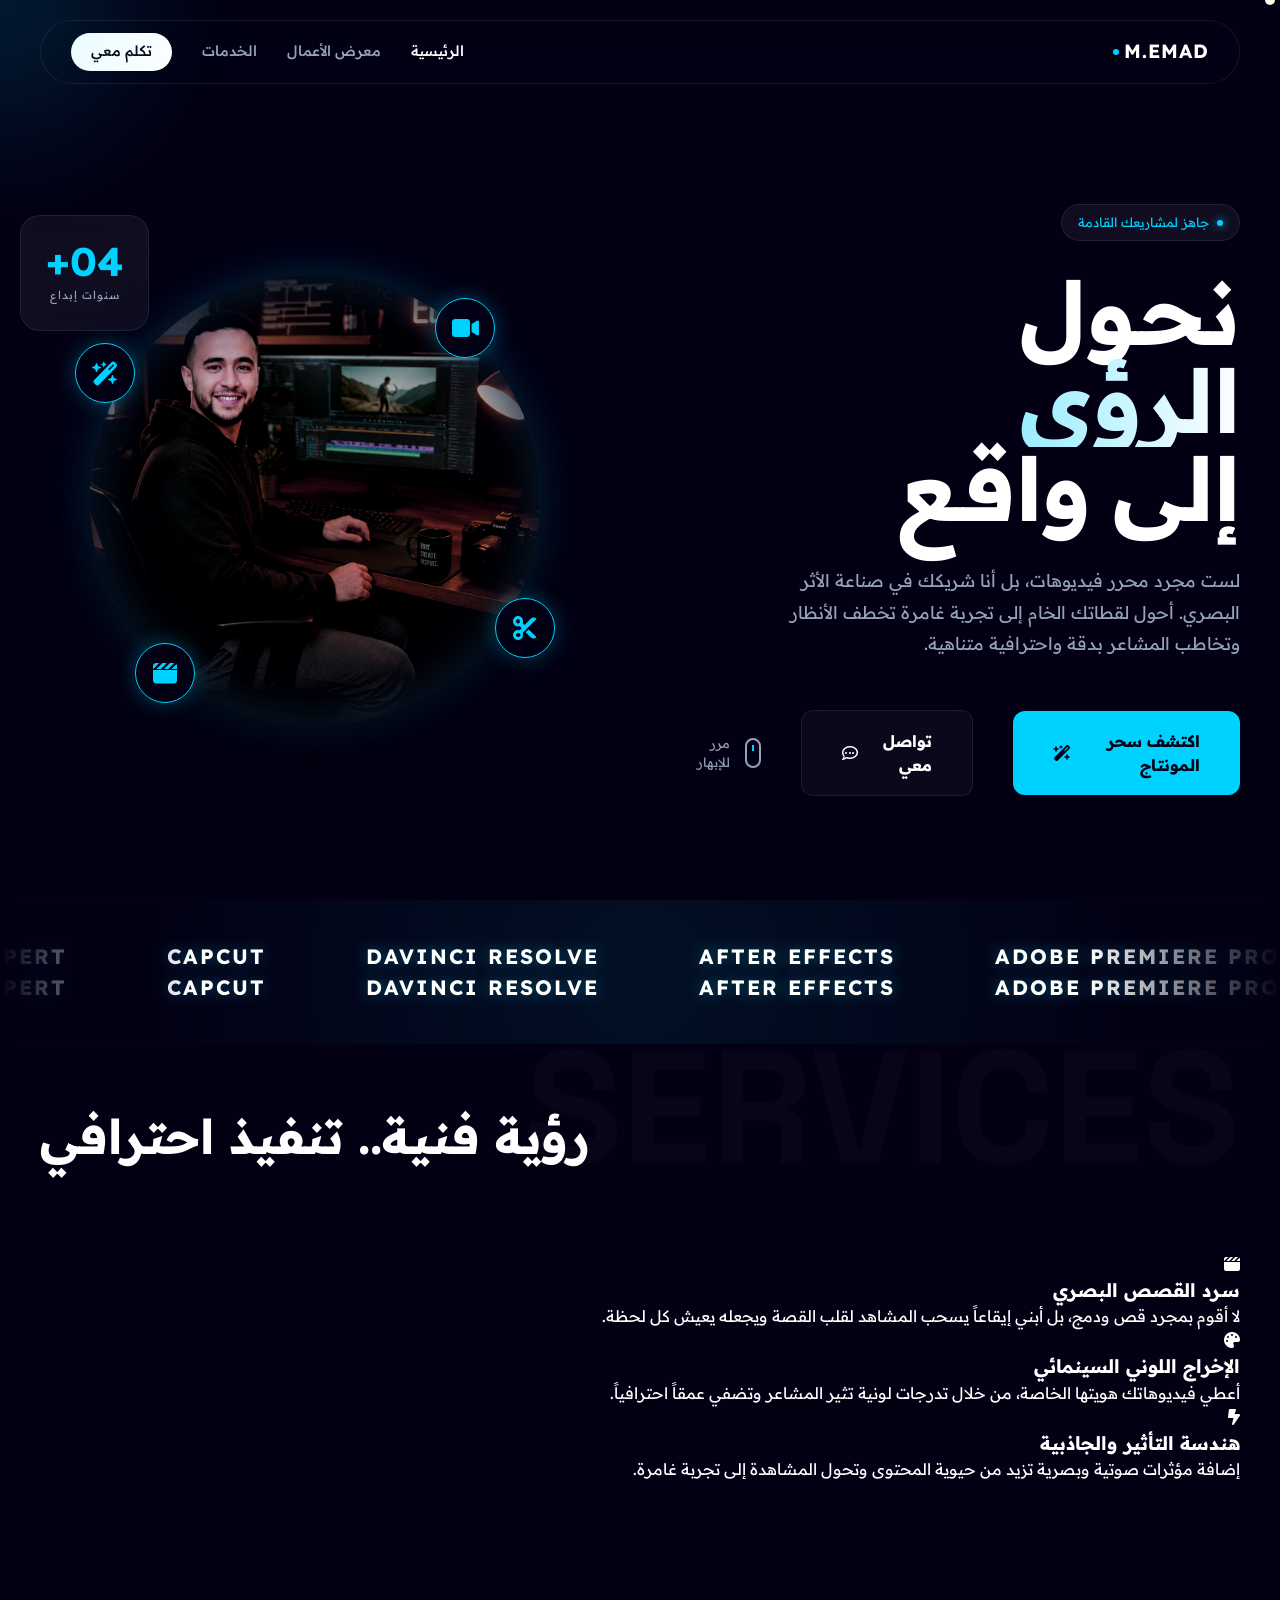
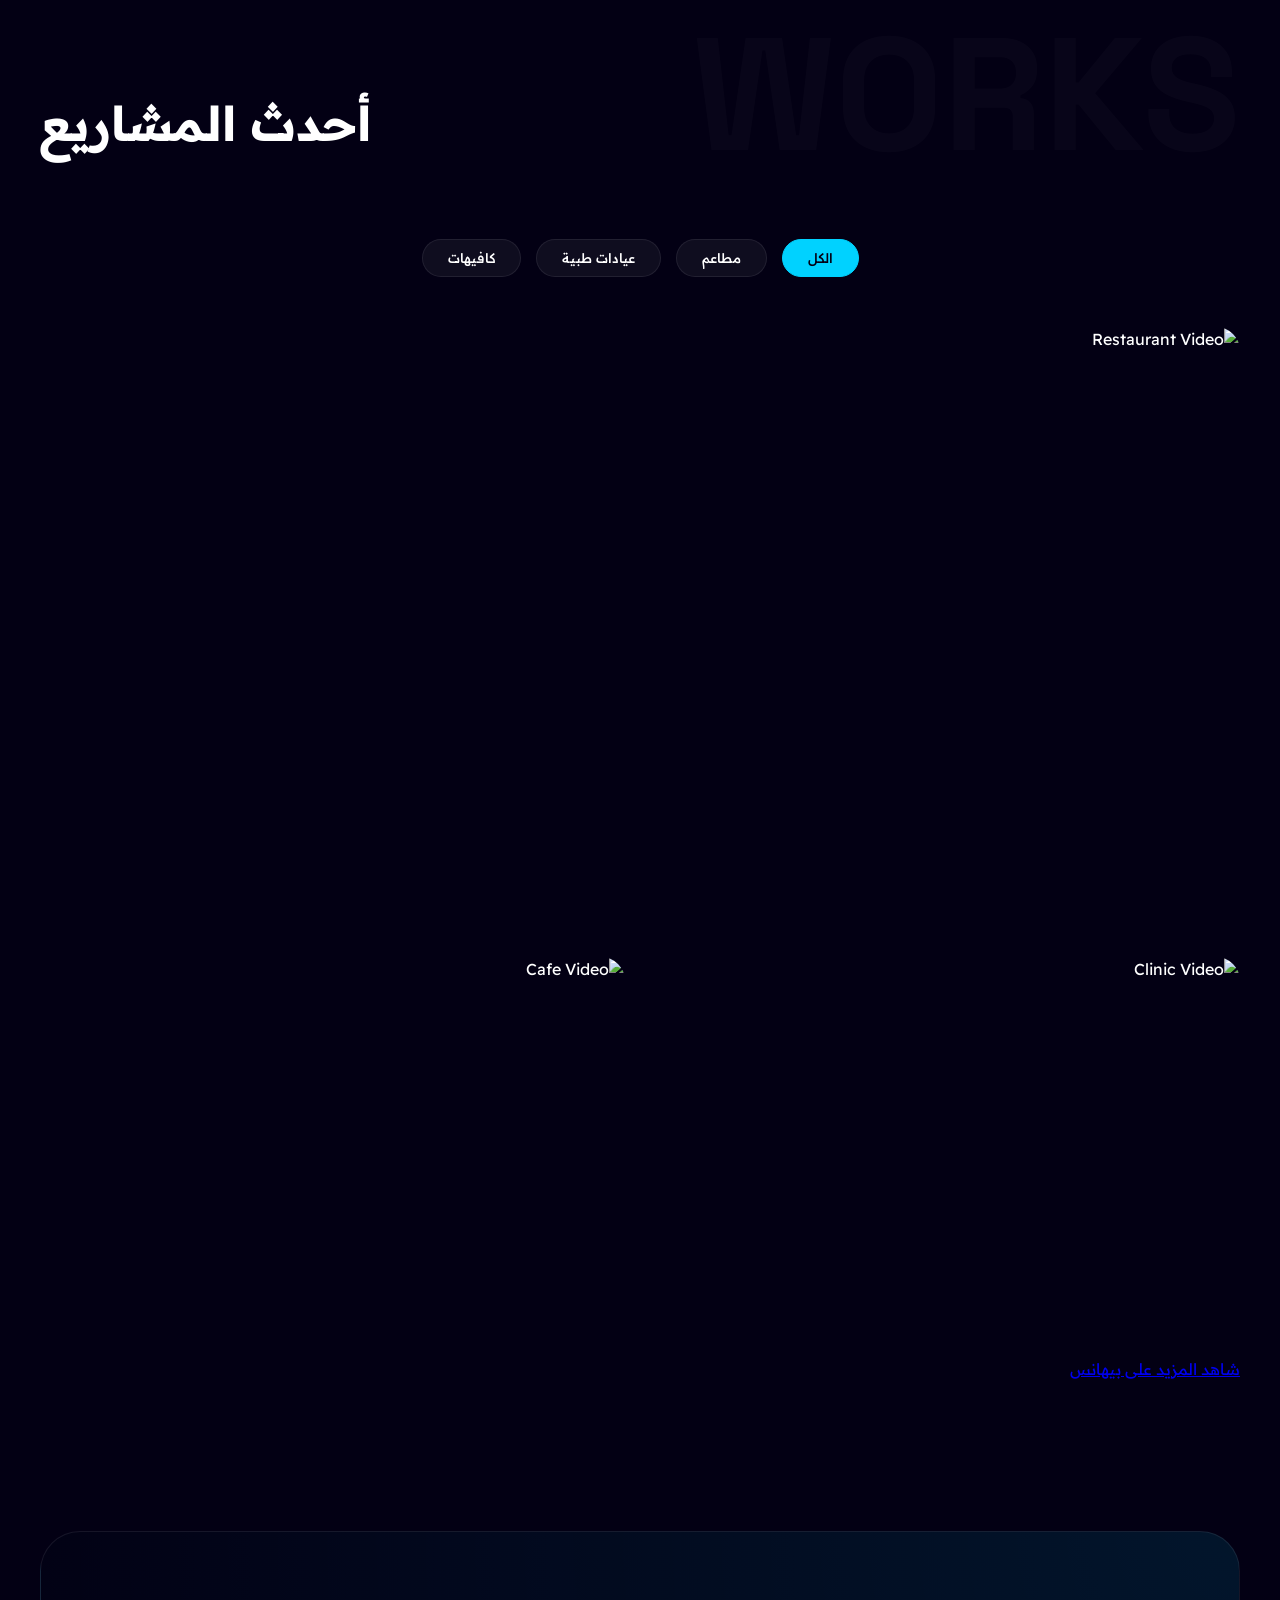
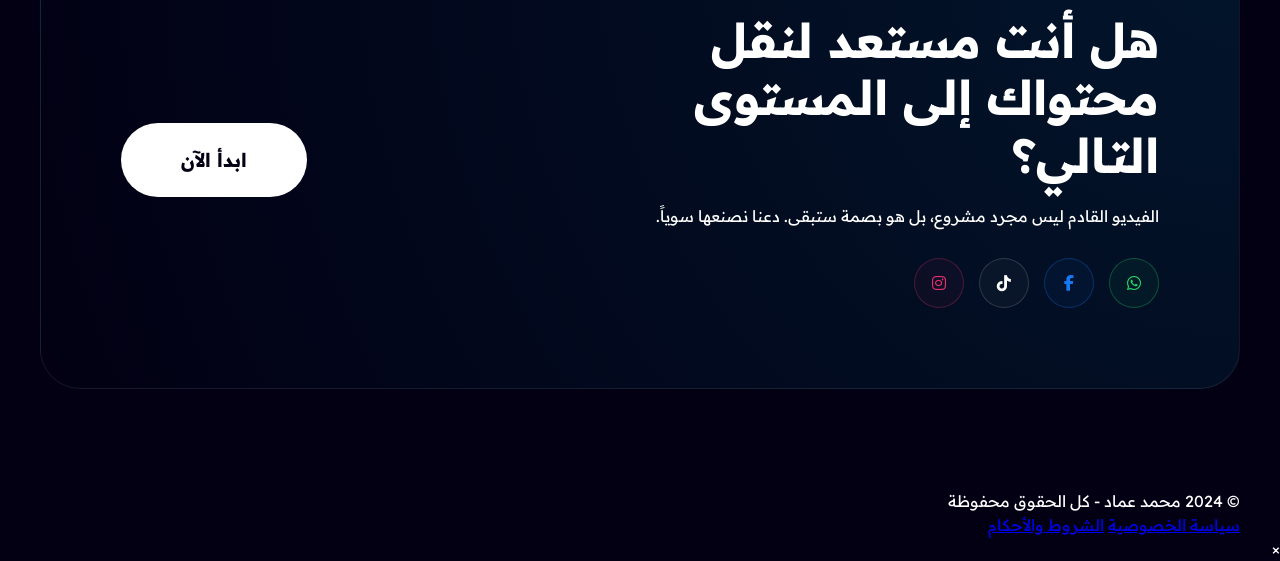
==== index.html @ 5b22b412 "Add files via upload" ====
<!DOCTYPE html>
<html lang="ar" dir="rtl">
<head>
    <meta charset="UTF-8">
    <meta name="viewport" content="width=device-width, initial-scale=1.0">
    <title>Mohamed Emad | Cinematic Video Editor</title>
    <meta name="description" content="البورتفوليو الخاص بمحمد عماد - صانع قصص بصرية ومحرر فيديوهات سينمائية.">
    
    <!-- Google Fonts -->
    <link rel="preconnect" href="https://fonts.googleapis.com">
    <link rel="preconnect" href="https://fonts.gstatic.com" crossorigin>
    <link href="https://fonts.googleapis.com/css2?family=Space+Grotesk:wght@300;500;700&family=Readex+Pro:wght@200;400;600;700&display=swap" rel="stylesheet">
    
    <!-- Font Awesome -->
    <link rel="stylesheet" href="https://cdnjs.cloudflare.com/ajax/libs/font-awesome/6.4.0/css/all.min.css">
    
    <!-- Locomotive Scroll CSS (Simulated via regular CSS for now) -->
    <link rel="stylesheet" href="style.css">
    
    <!-- Critical: Hide custom cursor on touch/mobile devices immediately -->
    <style>
        @media (hover: none), (pointer: coarse), (max-width: 1024px) {
            #cursor, #cursor-blur, .cursor, .cursor-blur {
                display: none !important;
                opacity: 0 !important;
                visibility: hidden !important;
                width: 0 !important;
                height: 0 !important;
                pointer-events: none !important;
            }
        }
    </style>
</head>
<body>
    <!-- Preloader -->
    <div class="preloader">
        <div class="loader-content">
            <div class="logo-loader">M<span>.</span>E</div>
            <div class="progress-bar"><div class="progress"></div></div>
        </div>
    </div>

    <!-- Magnetic Cursor -->
    <div class="cursor" id="cursor"></div>
    <div class="cursor-blur" id="cursor-blur"></div>

    <!-- Header / Nav -->
    <header>
        <nav class="glass-nav">
            <div class="nav-wrapper">
                <div class="logo">
                    <span class="logo-text">M.EMAD</span>
                    <span class="logo-dot"></span>
                </div>
                <div class="nav-links">
                    <a href="#hero" class="nav-item active">الرئيسية</a>
                    <a href="#work" class="nav-item">معرض الأعمال</a>
                    <a href="#services" class="nav-item">الخدمات</a>
                    <a href="#contact" class="nav-item contact-pill">تكلم معي</a>
                </div>
                <div class="menu-toggle">
                    <span></span>
                    <span></span>
                </div>
            </div>
        </nav>
    </header>

    <!-- Mobile Navigation Overlay -->
    <div class="mobile-nav-overlay" id="mobile-nav">
        <a href="#hero" class="mobile-nav-link">الرئيسية</a>
        <a href="#work" class="mobile-nav-link">معرض الأعمال</a>
        <a href="#services" class="mobile-nav-link">الخدمات</a>
        <a href="#contact" class="mobile-nav-link contact-pill">تكلم معي</a>
    </div>

    <main>
        <!-- Dynamic Hero Section -->
        <section id="hero" class="hero-section">
            <div class="background-mesh"></div>
            <div class="animated-grid"></div>
            <div class="ambient-orb orb-1"></div>
            <div class="ambient-orb orb-2"></div>
            
            <div class="container hero-container">
                <div class="hero-layout">
                    <div class="hero-content">
                        <div class="hero-badge">
                            <span class="badge-dot"></span> جاهز لمشاريعك القادمة
                        </div>
                        <h1 class="hero-title">
                            <span class="line">نحـول</span>
                            <span class="line-gradient">الرؤى</span>
                            <span class="line">إلى واقـع</span>
                        </h1>
                        <p class="hero-subtitle">
                            لست مجرد محرر فيديوهات، بل أنا شريكك في صناعة الأثر البصري. أحول لقطاتك الخام إلى تجربة غامرة تخطف الأنظار وتخاطب المشاعر بدقة واحترافية متناهية.
                        </p>
                        <div class="hero-actions">
                            <a href="#work" class="main-cta magnetic">
                                <span>اكتشف سحر المونتاج</span>
                                <i class="fa-solid fa-wand-magic-sparkles"></i>
                            </a>
                            <a href="#contact" class="secondary-cta magnetic">
                                <span>تواصل معي</span>
                                <i class="fa-regular fa-comment-dots"></i>
                            </a>
                            <div class="scroll-hint">
                                <div class="mouse-icon"></div>
                                <span>مرر للإبهار</span>
                            </div>
                        </div>
                    </div>

                    <div class="hero-visual">
                        <div class="experience-card glass">
                            <span class="number">04+</span>
                            <span class="label">سنوات إبداع</span>
                        </div>
                        <div class="main-frame">
                            <div class="frame-border"></div>
                            <div class="frame-content">
                                <!-- Mohamed's Photo -->
                                <div class="img-overlay"></div>
                                <img src="assets/mohamed.png" alt="Mohamed Emad" class="user-hero-img">
                            </div>
                            <!-- Floating Elements -->
                            <div class="tool-icon tool-1"><i class="fa-solid fa-video"></i></div>
                            <div class="tool-icon tool-2"><i class="fa-solid fa-scissors"></i></div>
                            <div class="tool-icon tool-3"><i class="fa-solid fa-clapperboard"></i></div>
                            <div class="tool-icon tool-4"><i class="fa-solid fa-wand-magic-sparkles"></i></div>
                        </div>
                    </div>
                </div>
            </div>
        </section>

        <!-- Stats Strip -->
        <section class="stats-strip">
            <div class="ticker">
                <span>ADOBE PREMIERE PRO</span>
                <span class="dot"></span>
                <span>AFTER EFFECTS</span>
                <span class="dot"></span>
                <span>DAVINCI RESOLVE</span>
                <span class="dot"></span>
                <span>CAPCUT</span>
                <span class="dot"></span>
                <span>COLOR GRADING EXPERT</span>
                <span class="dot"></span>
                <span>SOUND DESIGN</span>
            </div>
        </section>

        <!-- Services Section -->
        <section id="services" class="services-section">
            <div class="container">
                <div class="section-title-area">
                    <h2 class="title-bg">SERVICES</h2>
                    <h3 class="title-top">رؤية فنية.. تنفيذ احترافي</h3>
                </div>
                <div class="services-grid">
                    <div class="service-card glass">
                        <div class="service-icon"><i class="fa-solid fa-clapperboard"></i></div>
                        <h3>سـرد القصص البصري</h3>
                        <p>لا أقوم بمجرد قص ودمج، بل أبني إيقاعاً يسحب المشاهد لقلب القصة ويجعله يعيش كل لحظة.</p>
                    </div>
                    <div class="service-card glass">
                        <div class="service-icon"><i class="fa-solid fa-palette"></i></div>
                        <h3>الإخراج اللوني السينمائي</h3>
                        <p>أعطي فيديوهاتك هويتها الخاصة، من خلال تدرجات لونية تثير المشاعر وتضفي عمقاً احترافياً.</p>
                    </div>
                    <div class="service-card glass">
                        <div class="service-icon"><i class="fa-solid fa-bolt-lightning"></i></div>
                        <h3>هندسة التأثير والجاذبية</h3>
                        <p>إضافة مؤثرات صوتية وبصرية تزيد من حيوية المحتوى وتحول المشاهدة إلى تجربة غامرة.</p>
                    </div>
                </div>
            </div>
        </section>

        <!-- Showcase Section -->
        <section id="work" class="work-section">
            <div class="container">
                <div class="section-title-area">
                    <h2 class="title-bg">WORKS</h2>
                    <h3 class="title-top">أحدث المشاريع</h3>
                </div>

                <!-- Category Filters -->
                <div class="filter-menu">
                    <button class="filter-btn active" data-filter="all">الكل</button>
                    <button class="filter-btn" data-filter="restaurants">مطاعم</button>
                    <button class="filter-btn" data-filter="clinics">عيادات طبية</button>
                    <button class="filter-btn" data-filter="cafes">كافيهات</button>
                </div>

                <div class="work-grid" id="dynamic-work-grid">
                    <!-- Project 1 -->
                    <div class="work-card large" data-category="restaurants">
                        <div class="card-inner">
                            <img src="https://images.unsplash.com/photo-1514933651103-005eec06c04b?auto=format&fit=crop&q=80&w=1200" alt="Restaurant Video">
                            <div class="card-overlay">
                                <div class="card-meta">
                                    <span class="category">مطاعم</span>
                                    <h4 class="project-title">إعلان مطعم مأكولات بحرية</h4>
                                </div>
                                <div class="view-btn">
                                    <i class="fa-solid fa-play"></i>
                                </div>
                            </div>
                        </div>
                    </div>

                    <!-- Project 2 -->
                    <div class="work-card" data-category="clinics">
                        <div class="card-inner">
                            <img src="https://images.unsplash.com/photo-1638202993928-7267aad84c31?auto=format&fit=crop&q=80&w=600" alt="Clinic Video">
                            <div class="card-overlay">
                                <div class="card-meta">
                                    <span class="category">عيادات طبية</span>
                                    <h4 class="project-title">فيديو تعريفي لعيادة أسنان</h4>
                                </div>
                                <div class="view-btn">
                                    <i class="fa-solid fa-play"></i>
                                </div>
                            </div>
                        </div>
                    </div>

                    <!-- Project 3 -->
                    <div class="work-card" data-category="cafes">
                        <div class="card-inner">
                            <img src="https://images.unsplash.com/photo-1554118811-1e0d58224f24?auto=format&fit=crop&q=80&w=600" alt="Cafe Video">
                            <div class="card-overlay">
                                <div class="card-meta">
                                    <span class="category">كافيهات</span>
                                    <h4 class="project-title">تغطية افتتاح كافيه</h4>
                                </div>
                                <div class="view-btn">
                                    <i class="fa-solid fa-play"></i>
                                </div>
                            </div>
                        </div>
                    </div>
                </div>
                
                <div class="more-works">
                    <a href="#" class="outline-btn">شاهد المزيد على بيهانس</a>
                </div>
            </div>
        </section>

        <!-- Dynamic Contact Section -->
        <section id="contact" class="contact-section">
            <div class="container">
                <div class="contact-card glass">
                    <div class="contact-text">
                        <h2>هل أنت مستعد لنقل محتواك إلى المستوى التالي؟</h2>
                        <p>الفيديو القادم ليس مجرد مشروع، بل هو بصمة ستبقى. دعنا نصنعها سوياً.</p>
                        <div class="contact-links">
                            <div class="social-pills">
                                <a href="https://wa.me/201001376298" class="whatsapp" target="_blank"><i class="fa-brands fa-whatsapp"></i></a>
                                <a href="https://m.me/312806755752815" class="facebook" target="_blank"><i class="fa-brands fa-facebook-f"></i></a>
                                <a href="https://www.tiktok.com/@mohamed_emad1010" class="tiktok" target="_blank"><i class="fa-brands fa-tiktok"></i></a>
                                <a href="https://www.instagram.com/mohamed_bn_garooda?igsh=aWRzdHg0ZDMzZW5r" class="instagram" target="_blank"><i class="fa-brands fa-instagram"></i></a>
                            </div>
                        </div>
                    </div>
                    <div class="contact-btn-area">
                        <a href="javascript:void(0)" id="start-now-btn" class="liquid-btn">ابدأ الآن</a>
                    </div>
                </div>
            </div>
        </section>
    </main>

    <footer class="main-footer">
        <div class="container footer-content">
            <p>© 2024 محمد عماد - كل الحقوق محفوظة</p>
            <div class="footer-links">
                <a href="#">سياسة الخصوصية</a>
                <a href="#">الشروط والأحكام</a>
            </div>
        </div>
    </footer>

    <!-- Social Contact Modal -->
    <div id="social-modal" class="social-modal-overlay">
        <div class="social-modal-card">
            <button class="social-modal-close" id="social-modal-close" aria-label="إغلاق">&times;</button>
            <div class="social-modal-glow"></div>
            <h3 class="social-modal-title">تواصل معي الآن</h3>
            <p class="social-modal-subtitle">اختر وسيلة التواصل المفضلة لديك</p>
            <div class="social-modal-icons">
                <a href="https://wa.me/201001376298" target="_blank" class="smi-link whatsapp" id="smi-whatsapp">
                    <div class="smi-flash"></div>
                    <i class="fa-brands fa-whatsapp"></i>
                    <span>واتساب</span>
                </a>
                <a href="https://m.me/312806755752815" target="_blank" class="smi-link facebook" id="smi-facebook">
                    <div class="smi-flash"></div>
                    <i class="fa-brands fa-facebook-f"></i>
                    <span>فيسبوك</span>
                </a>
                <a href="https://www.tiktok.com/@mohamed_emad1010" target="_blank" class="smi-link tiktok" id="smi-tiktok">
                    <div class="smi-flash"></div>
                    <i class="fa-brands fa-tiktok"></i>
                    <span>تيك توك</span>
                </a>
                <a href="https://www.instagram.com/mohamed_bn_garooda?igsh=aWRzdHg0ZDMzZW5r" target="_blank" class="smi-link instagram" id="smi-instagram">
                    <div class="smi-flash"></div>
                    <i class="fa-brands fa-instagram"></i>
                    <span>إنستاغرام</span>
                </a>
            </div>
        </div>
    </div>

    <!-- Video Lightbox -->
    <div id="lightbox" class="lightbox">
        <div class="lightbox-content">
            <div class="close-lightbox">&times;</div>
            <div id="video-frame"></div>
        </div>
    </div>

    <!-- Firebase Compat SDKs -->
    <script src="https://www.gstatic.com/firebasejs/10.8.0/firebase-app-compat.js"></script>
    <script src="https://www.gstatic.com/firebasejs/10.8.0/firebase-firestore-compat.js"></script>
    <script src="https://www.gstatic.com/firebasejs/10.8.0/firebase-auth-compat.js"></script>
    <script src="firebase-config.js"></script>
    
    <!-- Main Script -->
    <script src="script.js"></script>
</body>
</html>
---- style.css ----
/* --- Master Theme Variables --- */
:root {
    --bg-deep: #030014;
    --bg-accent: #05051a;
    --primary: #00d2ff; /* Electric Cyan */
    --primary-alt: #3a7bd5; /* Deep Cyan */
    --accent: #7000ff; /* Deep Violet (for highlights only) */
    --white: #ffffff;
    --text-muted: #94a3b8;
    --glass: rgba(255, 255, 255, 0.03);
    --glass-border: rgba(255, 255, 255, 0.08);
    --font-head: 'Space Grotesk', 'Readex Pro', sans-serif;
    --font-body: 'Readex Pro', sans-serif;
    --transition-smooth: all 0.6s cubic-bezier(0.16, 1, 0.3, 1);
}

/* --- Base Styles --- */
* {
    margin: 0;
    padding: 0;
    box-sizing: border-box;
}

html {
    scroll-behavior: smooth;
    background-color: var(--bg-deep);
}

body {
    background-color: var(--bg-deep);
    color: var(--white);
    font-family: var(--font-body);
    overflow-x: hidden;
    line-height: 1.5;
    cursor: none; /* Hide default for custom cursor */
}

/* Hide custom cursor completely on touch/mobile devices */
@media (hover: none) and (pointer: coarse) {
    body { cursor: auto; }
    .cursor,
    .cursor-blur {
        display: none !important;
        opacity: 0 !important;
        visibility: hidden !important;
        pointer-events: none !important;
    }
}

.container {
    max-width: 1300px;
    margin: 0 auto;
    padding: 0 40px;
}

/* --- Hamburger Menu Toggle --- */
.menu-toggle {
    display: none;
    flex-direction: column;
    gap: 5px;
    cursor: pointer;
    padding: 5px;
    z-index: 1100;
}

.menu-toggle span {
    display: block;
    width: 24px;
    height: 2px;
    background: var(--white);
    border-radius: 2px;
    transition: all 0.4s cubic-bezier(0.16, 1, 0.3, 1);
    transform-origin: center;
}

.menu-toggle.open span:nth-child(1) {
    transform: translateY(7px) rotate(45deg);
}

.menu-toggle.open span:nth-child(2) {
    opacity: 0;
    transform: scaleX(0);
}

/* Mobile Nav Overlay */
.mobile-nav-overlay {
    display: none;
    position: fixed;
    inset: 0;
    background: rgba(3, 0, 20, 0.95);
    backdrop-filter: blur(20px);
    z-index: 999;
    flex-direction: column;
    align-items: center;
    justify-content: center;
    gap: 40px;
    opacity: 0;
    transition: opacity 0.4s ease;
}

.mobile-nav-overlay.open {
    opacity: 1;
}

.mobile-nav-overlay a {
    text-decoration: none;
    color: var(--white);
    font-size: 2rem;
    font-weight: 700;
    letter-spacing: 1px;
    transition: color 0.3s;
    font-family: var(--font-head);
}

.mobile-nav-overlay a:hover,
.mobile-nav-overlay a.contact-pill {
    color: var(--primary);
}

.mobile-nav-overlay .contact-pill {
    background: var(--primary);
    color: var(--bg-deep) !important;
    padding: 14px 40px;
    border-radius: 50px;
    font-size: 1.4rem;
}

/* --- Preloader --- */
.preloader {
    position: fixed;
    inset: 0;
    z-index: 9999;
    background: var(--bg-deep);
    display: flex;
    align-items: center;
    justify-content: center;
    transition: opacity 0.8s ease;
}

.loader-content {
    text-align: center;
}

.logo-loader {
    font-size: 3rem;
    font-weight: 700;
    margin-bottom: 20px;
}

.logo-loader span { color: var(--primary); }

.progress-bar {
    width: 200px;
    height: 2px;
    background: rgba(255, 255, 255, 0.1);
    border-radius: 2px;
    overflow: hidden;
}

.progress {
    width: 0%;
    height: 100%;
    background: var(--primary);
    transition: width 0.3s ease;
}

/* --- Custom Cursor --- */
.cursor {
    width: 10px;
    height: 10px;
    background: var(--white);
    border-radius: 50%;
    position: fixed;
    pointer-events: none;
    z-index: 10000;
    transform: translate(-50%, -50%);
    mix-blend-mode: difference;
}

.cursor-blur {
    width: 400px;
    height: 400px;
    background: radial-gradient(circle, rgba(0, 210, 255, 0.15) 0%, transparent 70%);
    border-radius: 50%;
    position: fixed;
    pointer-events: none;
    z-index: 9998;
    transform: translate(-50%, -50%);
    filter: blur(40px);
}

/* --- Navigation --- */
header {
    position: fixed;
    top: 20px;
    left: 0;
    right: 0;
    z-index: 1000;
    padding: 0 40px;
}

.glass-nav {
    background: rgba(3, 0, 20, 0.6);
    backdrop-filter: blur(15px);
    border: 1px solid var(--glass-border);
    border-radius: 100px;
    padding: 12px 30px;
}

.nav-wrapper {
    display: flex;
    justify-content: space-between;
    align-items: center;
}

.logo {
    display: flex;
    align-items: center;
    gap: 5px;
    font-weight: 700;
    font-size: 1.2rem;
    letter-spacing: 1px;
}

.logo-dot {
    width: 6px;
    height: 6px;
    background: var(--primary);
    border-radius: 50%;
}

.nav-links {
    display: flex;
    align-items: center;
    gap: 30px;
}

.nav-item {
    text-decoration: none;
    color: var(--text-muted);
    font-size: 0.9rem;
    font-weight: 500;
    transition: var(--transition-smooth);
}

.nav-item:hover, .nav-item.active {
    color: var(--white);
}

.contact-pill {
    background: var(--white);
    color: var(--bg-deep) !important;
    padding: 8px 20px;
    border-radius: 50px;
}

/* --- Hero Section --- */
.hero-section {
    height: 100vh;
    min-height: 800px;
    display: flex;
    align-items: center;
    position: relative;
    overflow: hidden;
    padding-top: 100px;
}

.background-mesh {
    position: absolute;
    inset: 0;
    background: radial-gradient(circle at 70% 30%, rgba(0, 210, 255, 0.1), transparent 40%),
                radial-gradient(circle at 20% 70%, rgba(112, 0, 255, 0.1), transparent 40%);
    z-index: -2;
}

.animated-grid {
    position: absolute;
    inset: 0;
    background-image: linear-gradient(rgba(255, 255, 255, 0.03) 1px, transparent 1px),
                      linear-gradient(90deg, rgba(255, 255, 255, 0.03) 1px, transparent 1px);
    background-size: 50px 50px;
    z-index: -1;
    mask-image: radial-gradient(circle at center, black 0%, transparent 80%);
}

.ambient-orb {
    position: absolute;
    border-radius: 50%;
    filter: blur(80px);
    opacity: 0.5;
    animation: drift 10s infinite alternate ease-in-out;
    z-index: -2;
}

.orb-1 { width: 300px; height: 300px; background: var(--primary); top: 10%; left: 10%; }
.orb-2 { width: 400px; height: 400px; background: var(--accent); bottom: 10%; right: 10%; }

@keyframes drift {
    0% { transform: translate(0, 0) scale(1); }
    100% { transform: translate(30px, -50px) scale(1.2); }
}

.hero-layout {
    display: grid;
    grid-template-columns: 1fr 1fr;
    align-items: center;
    gap: 100px;
}

.hero-badge {
    display: inline-flex;
    align-items: center;
    gap: 8px;
    background: rgba(255, 255, 255, 0.05);
    padding: 8px 16px;
    border-radius: 50px;
    border: 1px solid var(--glass-border);
    font-size: 0.8rem;
    color: var(--primary);
    margin-bottom: 30px;
}

.badge-dot {
    width: 6px;
    height: 6px;
    background: var(--primary);
    border-radius: 50%;
    box-shadow: 0 0 10px var(--primary);
    animation: blink 1.5s infinite;
}

@keyframes blink {
    0%, 100% { opacity: 1; }
    50% { opacity: 0.3; }
}

.hero-title {
    font-size: 5.5rem;
    font-weight: 700;
    line-height: 1;
    margin-bottom: 30px;
    font-family: var(--font-head);
}

.hero-title .line { display: block; }
.hero-title .line-gradient {
    display: block;
    background: linear-gradient(90deg, var(--primary), #ffffff);
    -webkit-background-clip: text;
    background-clip: text;
    -webkit-text-fill-color: transparent;
}

.hero-subtitle {
    font-size: 1.1rem;
    color: var(--text-muted);
    max-width: 500px;
    margin-bottom: 50px;
    line-height: 1.8;
}

.hero-actions {
    display: flex;
    align-items: center;
    gap: 40px;
}

.main-cta {
    background: var(--primary);
    color: var(--bg-deep);
    text-decoration: none;
    padding: 18px 40px;
    border-radius: 12px;
    font-weight: 700;
    display: flex;
    align-items: center;
    gap: 15px;
    transition: var(--transition-smooth);
}

.main-cta:hover {
    transform: scale(1.05) rotate(-1deg);
    background: var(--white);
}

.secondary-cta {
    background: rgba(255, 255, 255, 0.03);
    border: 1px solid var(--glass-border);
    color: var(--white);
    text-decoration: none;
    padding: 18px 40px;
    border-radius: 12px;
    font-weight: 700;
    display: flex;
    align-items: center;
    gap: 15px;
    transition: var(--transition-smooth);
    backdrop-filter: blur(10px);
}

.secondary-cta:hover {
    transform: scale(1.05) rotate(1deg);
    background: rgba(255, 255, 255, 0.08);
    border-color: var(--primary);
    box-shadow: 0 0 20px rgba(0, 210, 255, 0.25);
    color: var(--white);
}

.scroll-hint {
    display: flex;
    align-items: center;
    gap: 15px;
    color: var(--text-muted);
    font-size: 0.8rem;
}

.mouse-icon {
    width: 20px;
    height: 30px;
    border: 2px solid var(--text-muted);
    border-radius: 20px;
    position: relative;
}

.mouse-icon::after {
    content: '';
    position: absolute;
    top: 5px;
    left: 50%;
    width: 2px;
    height: 6px;
    background: var(--primary);
    transform: translateX(-50%);
    animation: scroll-wheel 2s infinite;
}

@keyframes scroll-wheel {
    0% { top: 5px; opacity: 1; }
    100% { top: 15px; opacity: 0; }
}

/* --- Hero Visual --- */
.hero-visual {
    position: relative;
    padding: 40px;
}

.main-frame {
    width: 100%;
    max-width: 450px;
    margin: 0 auto;
    aspect-ratio: 1/1;
    background: #111;
    border-radius: 50%;
    position: relative;
    box-shadow: 0 30px 60px rgba(0, 0, 0, 0.5), 0 0 40px rgba(0, 210, 255, 0.2);
}

.frame-content {
    width: 100%;
    height: 100%;
    display: flex;
    align-items: center;
    justify-content: center;
    background: linear-gradient(135deg, #0a1128, #1a1a1a); /* Darker blue base */
    position: relative;
    border-radius: 50%;
    overflow: hidden;
}

/* Tint Overlay to unify colors */
.frame-content::after {
    content: '';
    position: absolute;
    inset: 0;
    background: linear-gradient(135deg, rgba(0, 210, 255, 0.15), transparent 70%);
    z-index: 1;
    pointer-events: none;
    mix-blend-mode: overlay;
}

.user-hero-img {
    width: 100%;
    height: 100%;
    object-fit: cover;
    object-position: center;
    /* Deeper cinematic grading */
    filter: brightness(0.85) contrast(1.15) saturate(0.8) hue-rotate(-25deg) blur(0px);
    transition: var(--transition-smooth);
    mask-image: radial-gradient(circle, black 60%, transparent 100%); /* Soft edge blending */
    -webkit-mask-image: radial-gradient(circle, black 60%, transparent 100%);
}

.main-frame::after {
    content: '';
    position: absolute;
    inset: 0;
    /* Inner shadow / vignette to blend edges */
    box-shadow: inset 0 0 100px rgba(3, 0, 20, 0.9), 
                inset 0 0 40px rgba(0, 210, 255, 0.2);
    z-index: 2;
    pointer-events: none;
    border-radius: 50%;
}

.main-frame:hover .user-hero-img {
    transform: scale(1.05);
    filter: brightness(1) contrast(1.1) saturate(1) hue-rotate(-15deg);
}

.user-photo-placeholder {
    text-align: center;
    color: #333;
}

.user-photo-placeholder i {
    font-size: 4rem;
    margin-bottom: 15px;
}

.tool-icon {
    position: absolute;
    width: 60px;
    height: 60px;
    background: rgba(3, 0, 20, 0.8);
    backdrop-filter: blur(10px);
    border: 1px solid var(--primary);
    border-radius: 50%;
    display: flex;
    align-items: center;
    justify-content: center;
    font-size: 1.5rem;
    color: var(--primary);
    z-index: 15;
    animation: floating-anim 4s infinite ease-in-out;
    box-shadow: 0 0 20px rgba(0, 210, 255, 0.3);
}

.tool-1 { top: 5%; right: 10%; animation-delay: 0s; }
.tool-2 { bottom: 15%; right: -15px; animation-delay: 1s; }
.tool-3 { bottom: 5%; left: 10%; animation-delay: 2s; }
.tool-4 { top: 15%; left: -15px; animation-delay: 3s; }

@keyframes floating-anim {
    0%, 100% { transform: translateY(0); }
    50% { transform: translateY(-15px); }
}

.experience-card {
    position: absolute;
    top: -20px;
    left: -20px;
    background: rgba(255, 255, 255, 0.05);
    backdrop-filter: blur(20px);
    border: 1px solid var(--glass-border);
    padding: 25px;
    border-radius: 20px;
    z-index: 11;
    text-align: center;
}

.experience-card .number {
    display: block;
    font-size: 2.5rem;
    font-weight: 700;
    color: var(--primary);
    line-height: 1;
}

.experience-card .label {
    font-size: 0.7rem;
    text-transform: uppercase;
    letter-spacing: 1px;
    color: var(--text-muted);
}

.stats-strip {
    background: transparent;
    padding: 40px 0;
    overflow: hidden;
    margin-top: 0;
    z-index: 5;
    position: relative;
    border-top: 1px solid rgba(255,255,255,0.02);
    border-bottom: 1px solid rgba(255,255,255,0.02);
    -webkit-mask-image: linear-gradient(to right, transparent, black 15%, black 85%, transparent);
    mask-image: linear-gradient(to right, transparent, black 15%, black 85%, transparent);
}

.stats-strip::before {
    content: '';
    position: absolute;
    top: 50%;
    left: 50%;
    width: 100%;
    height: 100%;
    transform: translate(-50%, -50%);
    background: radial-gradient(circle, rgba(0, 210, 255, 0.08) 0%, transparent 80%);
    z-index: -1;
    pointer-events: none;
}

.ticker {
    display: flex;
    gap: 50px;
    white-space: nowrap;
    animation: ticker-anim 20s linear infinite;
}

.ticker span {
    color: var(--white);
    font-weight: 800;
    font-size: 1.3rem;
    letter-spacing: 2px;
    display: flex;
    align-items: center;
    gap: 40px;
    text-shadow: 0 0 15px rgba(0, 210, 255, 0.4);
}

.ticker .dot {
    width: 8px;
    height: 8px;
    background: var(--primary);
    border-radius: 50%;
    box-shadow: 0 0 15px var(--primary);
}

@keyframes ticker-anim {
    0% { transform: translateX(0); }
    100% { transform: translateX(-50%); }
}

/* --- Work Section --- */
.work-section {
    padding: 150px 0;
}

.section-title-area {
    position: relative;
    margin-bottom: 80px;
}

.title-bg {
    font-size: 10rem;
    font-weight: 900;
    opacity: 0.02;
    font-family: var(--font-head);
    line-height: 0.8;
}

.title-top {
    position: absolute;
    bottom: 0;
    left: 0;
    font-size: 3rem;
    font-weight: 700;
}

.filter-menu {
    display: flex;
    justify-content: center;
    gap: 15px;
    margin-bottom: 50px;
    flex-wrap: wrap;
}

.filter-btn {
    background: rgba(255, 255, 255, 0.05);
    border: 1px solid var(--glass-border);
    color: var(--white);
    padding: 10px 25px;
    border-radius: 50px;
    cursor: pointer;
    font-family: var(--font-body);
    font-weight: 500;
    transition: var(--transition-smooth);
}

.filter-btn:hover, .filter-btn.active {
    background: var(--primary);
    color: var(--bg-deep);
    border-color: var(--primary);
}

.work-grid {
    display: grid;
    grid-template-columns: repeat(2, 1fr);
    gap: 30px;
}

.work-card {
    height: 400px;
    border-radius: 24px;
    overflow: hidden;
    position: relative;
    transition: all 0.5s cubic-bezier(0.16, 1, 0.3, 1);
}

.work-card.hide {
    display: none;
}

.work-card.large {
    grid-column: span 2;
    height: 600px;
}

.card-inner {
    width: 100%;
    height: 100%;
    position: relative;
    cursor: pointer;
}

.card-inner img {
    width: 100%;
    height: 100%;
    object-fit: cover;
    transition: transform 1s cubic-bezier(0.16, 1, 0.3, 1);
}

.card-overlay {
    position: absolute;
    inset: 0;
    background: linear-gradient(to top, rgba(0,0,0,0.8), transparent);
    display: flex;
    align-items: flex-end;
    justify-content: space-between;
    padding: 40px;
    opacity: 0;
    transition: var(--transition-smooth);
}

.card-inner:hover .card-overlay { opacity: 1; }
.card-inner:hover img { transform: scale(1.1); }

.card-meta .category {
    font-size: 0.8rem;
    color: var(--primary);
    text-transform: uppercase;
    letter-spacing: 2px;
}

.card-meta .project-title {
    font-size: 1.8rem;
    font-weight: 700;
    margin-top: 5px;
}

.view-btn {
    width: 60px;
    height: 60px;
    background: var(--white);
    color: var(--bg-deep);
    border-radius: 50%;
    display: flex;
    align-items: center;
    justify-content: center;
    font-size: 1.2rem;
}

/* --- Contact Section --- */
.contact-section {
    padding-bottom: 100px;
}

.contact-card {
    padding: 80px;
    border-radius: 40px;
    border: 1px solid var(--glass-border);
    display: flex;
    justify-content: space-between;
    align-items: center;
    background: radial-gradient(circle at top right, rgba(0, 210, 255, 0.1), transparent);
}

.contact-text h2 {
    font-size: 3rem;
    max-width: 600px;
    line-height: 1.2;
    margin-bottom: 20px;
}

.social-pills {
    display: flex;
    gap: 15px;
    margin-top: 30px;
}

.social-pills a {
    width: 50px;
    height: 50px;
    background: var(--glass);
    border: 1px solid var(--glass-border);
    border-radius: 50%;
    display: flex;
    align-items: center;
    justify-content: center;
    color: var(--white);
    text-decoration: none;
    transition: var(--transition-smooth);
}

.social-pills a:hover {
    background: var(--white);
    color: var(--bg-deep);
}

.social-pills a.whatsapp {
    color: #25D366;
    border-color: rgba(37, 211, 102, 0.3);
    background: rgba(37, 211, 102, 0.05);
}
.social-pills a.whatsapp:hover {
    background: #25D366;
    color: #fff;
    box-shadow: 0 0 15px rgba(37, 211, 102, 0.5);
    border-color: #25D366;
}

.social-pills a.facebook {
    color: #1877F2;
    border-color: rgba(24, 119, 242, 0.3);
    background: rgba(24, 119, 242, 0.05);
}
.social-pills a.facebook:hover {
    background: #1877F2;
    color: #fff;
    box-shadow: 0 0 15px rgba(24, 119, 242, 0.5);
    border-color: #1877F2;
}

.social-pills a.tiktok {
    color: #ffffff;
    border-color: rgba(255, 255, 255, 0.15);
    background: rgba(255, 255, 255, 0.03);
}
.social-pills a.tiktok:hover {
    background: #010101;
    color: #ffffff;
    border-color: #00f2fe;
    box-shadow: -3px -3px 10px rgba(0, 242, 254, 0.7), 3px 3px 10px rgba(254, 44, 85, 0.7);
}

.social-pills a.instagram {
    color: #E1306C;
    border-color: rgba(225, 48, 108, 0.3);
    background: rgba(225, 48, 108, 0.05);
}
.social-pills a.instagram:hover {
    background: linear-gradient(45deg, #f09433, #e6683c, #dc2743, #cc2366, #bc1888);
    color: #fff;
    border-color: #dc2743;
    box-shadow: 0 0 20px rgba(220, 39, 67, 0.6);
}

.liquid-btn {
    padding: 25px 60px;
    background: var(--white);
    color: var(--bg-deep);
    text-decoration: none;
    font-weight: 800;
    font-size: 1.2rem;
    border-radius: 100px;
    transition: var(--transition-smooth);
}

.liquid-btn:hover {
    box-shadow: 0 0 40px rgba(255, 255, 255, 0.4);
    transform: scale(1.05);
}

/* --- Responsive --- */
@media (max-width: 1100px) {
    .hero-layout { grid-template-columns: 1fr; text-align: center; gap: 60px; }
    .hero-subtitle { margin: 0 auto 50px; }
    .hero-actions { justify-content: center; }
    .hero-title { font-size: 4rem; }
    .hero-visual { max-width: 600px; margin: 0 auto; }
}

/* ========================================
   TABLET (max 900px)
======================================== */
@media (max-width: 900px) {
    .hero-title { font-size: 3.2rem; }
    .title-bg { font-size: 7rem; }
    .contact-card { flex-direction: column; text-align: center; padding: 50px 40px; gap: 40px; }
    .contact-text h2 { font-size: 2.2rem; }
    .social-pills { justify-content: center; }
}

/* ========================================
   MOBILE (max 768px)
======================================== */
@media (max-width: 768px) {
    /* Layout */
    .container { padding: 0 20px; }

    /* Navigation */
    .nav-links { display: none; }
    .menu-toggle { display: flex; }
    header { top: 12px; padding: 0 16px; }
    .glass-nav { padding: 10px 20px; }

    /* Hero */
    .hero-section {
        height: auto;
        min-height: 100svh;
        padding-top: 90px;
        padding-bottom: 60px;
    }
    .hero-layout {
        grid-template-columns: 1fr;
        text-align: center;
        gap: 40px;
    }
    .hero-title { font-size: 3rem; line-height: 1.05; }
    .hero-subtitle {
        font-size: 1rem;
        margin: 0 auto 40px;
        max-width: 100%;
    }
    .hero-actions { flex-direction: column; align-items: center; gap: 15px; width: 100%; }
    .main-cta, .secondary-cta { width: 100%; justify-content: center; padding: 16px 30px; }
    .scroll-hint { display: none; }

    /* Hero Visual */
    .hero-visual { padding: 20px; max-width: 300px; margin: 0 auto; }
    .main-frame { max-width: 280px; }
    .experience-card { top: -10px; left: -10px; padding: 15px; }
    .experience-card .number { font-size: 1.8rem; }
    .tool-icon { width: 46px; height: 46px; font-size: 1.1rem; }
    .tool-2 { right: -8px; }
    .tool-4 { left: -8px; }

    /* Stats Strip */
    .ticker span { font-size: 1rem; gap: 25px; }
    .ticker { gap: 30px; }

    /* Services */
    .services-section { padding: 80px 0; }
    .services-grid { grid-template-columns: 1fr; }

    /* Work Section */
    .work-section { padding: 80px 0; }
    .work-grid { grid-template-columns: 1fr; }
    .work-card { height: 280px; }
    .work-card.large { grid-column: span 1; height: 320px; }
    .card-overlay { padding: 20px; opacity: 1; background: linear-gradient(to top, rgba(0,0,0,0.85), transparent); }
    .card-meta .project-title { font-size: 1.3rem; }
    .view-btn { width: 46px; height: 46px; font-size: 1rem; }

    /* Filter menu */
    .filter-menu { gap: 10px; }
    .filter-btn { padding: 8px 18px; font-size: 0.85rem; }

    /* Section Titles */
    .title-bg { font-size: 5rem; }
    .title-top { font-size: 2rem; }
    .section-title-area { margin-bottom: 50px; }

    /* Contact */
    .contact-section { padding-bottom: 60px; }
    .contact-card {
        flex-direction: column;
        text-align: center;
        padding: 40px 24px;
        gap: 30px;
        border-radius: 28px;
    }
    .contact-text h2 { font-size: 1.8rem; max-width: 100%; }
    .social-pills { justify-content: center; }
    .liquid-btn { padding: 18px 40px; font-size: 1rem; width: 100%; text-align: center; }
    .contact-btn-area { width: 100%; }
    .c-link { font-size: 0.85rem; word-break: break-all; }

    /* Footer */
    .main-footer { padding: 30px 0; }
    .footer-content { flex-direction: column; gap: 15px; text-align: center; }

    /* Lightbox */
    .lightbox-content { width: 95%; }
    .lightbox-content iframe { height: 220px; }

    /* More works btn */
    .outline-btn { width: 100%; text-align: center; }
}

/* ========================================
   SMALL MOBILE (max 480px)
======================================== */
@media (max-width: 480px) {
    .hero-title { font-size: 2.4rem; }
    .hero-badge { font-size: 0.72rem; }
    .title-bg { font-size: 3.5rem; }
    .title-top { font-size: 1.6rem; }
    .logo { font-size: 1rem; }
    .contact-text h2 { font-size: 1.5rem; }
    .work-card { height: 240px; }
    .work-card.large { height: 280px; }
    .orb-1 { width: 180px; height: 180px; }
    .orb-2 { width: 220px; height: 220px; }
}

/* ========================================
   SOCIAL CONTACT MODAL
======================================== */
.social-modal-overlay {
    position: fixed;
    inset: 0;
    z-index: 9990;
    background: rgba(3, 0, 20, 0.85);
    backdrop-filter: blur(18px);
    -webkit-backdrop-filter: blur(18px);
    display: flex;
    align-items: center;
    justify-content: center;
    opacity: 0;
    visibility: hidden;
    transition: opacity 0.45s cubic-bezier(0.16, 1, 0.3, 1),
                visibility 0.45s cubic-bezier(0.16, 1, 0.3, 1);
}

.social-modal-overlay.active {
    opacity: 1;
    visibility: visible;
}

.social-modal-card {
    position: relative;
    background: rgba(10, 5, 40, 0.9);
    border: 1px solid rgba(0, 210, 255, 0.2);
    border-radius: 32px;
    padding: 60px 50px;
    text-align: center;
    max-width: 480px;
    width: 90%;
    overflow: hidden;
    transform: translateY(40px) scale(0.95);
    transition: transform 0.45s cubic-bezier(0.16, 1, 0.3, 1);
    box-shadow:
        0 0 60px rgba(0, 210, 255, 0.15),
        0 40px 80px rgba(0, 0, 0, 0.6),
        inset 0 0 60px rgba(0, 210, 255, 0.03);
}

.social-modal-overlay.active .social-modal-card {
    transform: translateY(0) scale(1);
}

/* Ambient background glow inside card */
.social-modal-glow {
    position: absolute;
    top: -60px;
    left: 50%;
    transform: translateX(-50%);
    width: 300px;
    height: 300px;
    background: radial-gradient(circle, rgba(0, 210, 255, 0.18) 0%, transparent 70%);
    filter: blur(30px);
    pointer-events: none;
    z-index: 0;
    animation: smGlowPulse 3s ease-in-out infinite;
}

@keyframes smGlowPulse {
    0%, 100% { opacity: 0.7; transform: translateX(-50%) scale(1); }
    50% { opacity: 1; transform: translateX(-50%) scale(1.15); }
}

.social-modal-close {
    position: absolute;
    top: 18px;
    left: 20px;
    background: rgba(255, 255, 255, 0.06);
    border: 1px solid rgba(255, 255, 255, 0.1);
    color: var(--white);
    width: 38px;
    height: 38px;
    border-radius: 50%;
    font-size: 1.4rem;
    line-height: 1;
    cursor: pointer;
    display: flex;
    align-items: center;
    justify-content: center;
    transition: all 0.3s ease;
    z-index: 10;
}

.social-modal-close:hover {
    background: rgba(255, 255, 255, 0.15);
    transform: rotate(90deg);
}

.social-modal-title {
    position: relative;
    z-index: 1;
    font-size: 2rem;
    font-weight: 700;
    font-family: var(--font-head);
    background: linear-gradient(135deg, #ffffff, var(--primary));
    -webkit-background-clip: text;
    background-clip: text;
    -webkit-text-fill-color: transparent;
    margin-bottom: 10px;
}

.social-modal-subtitle {
    position: relative;
    z-index: 1;
    color: var(--text-muted);
    font-size: 0.95rem;
    margin-bottom: 45px;
}

.social-modal-icons {
    position: relative;
    z-index: 1;
    display: flex;
    justify-content: center;
    gap: 30px;
    flex-wrap: wrap;
}

/* Each social icon link */
.smi-link {
    position: relative;
    display: flex;
    flex-direction: column;
    align-items: center;
    gap: 12px;
    text-decoration: none;
    color: var(--white);
    width: 100px;
    padding: 24px 16px;
    border-radius: 22px;
    border: 1px solid rgba(255, 255, 255, 0.08);
    background: rgba(255, 255, 255, 0.03);
    overflow: hidden;
    transition: transform 0.4s cubic-bezier(0.16, 1, 0.3, 1),
                box-shadow 0.4s ease,
                border-color 0.4s ease;
    /* Staggered entrance */
    opacity: 0;
    transform: translateY(30px);
}

.social-modal-overlay.active .smi-link:nth-child(1) {
    animation: smiEntrance 0.5s 0.15s cubic-bezier(0.16, 1, 0.3, 1) forwards;
}
.social-modal-overlay.active .smi-link:nth-child(2) {
    animation: smiEntrance 0.5s 0.28s cubic-bezier(0.16, 1, 0.3, 1) forwards;
}
.social-modal-overlay.active .smi-link:nth-child(3) {
    animation: smiEntrance 0.5s 0.41s cubic-bezier(0.16, 1, 0.3, 1) forwards;
}
.social-modal-overlay.active .smi-link:nth-child(4) {
    animation: smiEntrance 0.5s 0.54s cubic-bezier(0.16, 1, 0.3, 1) forwards;
}

@keyframes smiEntrance {
    to { opacity: 1; transform: translateY(0); }
}

.smi-link i {
    font-size: 2rem;
    position: relative;
    z-index: 1;
    transition: transform 0.3s ease;
}

.smi-link span {
    font-size: 0.8rem;
    font-weight: 600;
    letter-spacing: 0.5px;
    position: relative;
    z-index: 1;
}

/* Flash element inside each icon - the winking glow */
.smi-flash {
    position: absolute;
    inset: 0;
    border-radius: 22px;
    pointer-events: none;
    z-index: 0;
}

/* WhatsApp flash */
.smi-link.whatsapp {
    color: #25D366;
    border-color: rgba(37, 211, 102, 0.25);
}
.smi-link.whatsapp .smi-flash {
    background: radial-gradient(circle at 50% 30%, rgba(37, 211, 102, 0.25), transparent 70%);
    animation: flashPulse-wa 2s 0.8s ease-in-out infinite;
}
.smi-link.whatsapp:hover {
    transform: translateY(-6px) scale(1.06);
    border-color: #25D366;
    box-shadow: 0 10px 40px rgba(37, 211, 102, 0.45), 0 0 20px rgba(37, 211, 102, 0.25);
}
.smi-link.whatsapp:hover i { transform: scale(1.15) rotate(-5deg); }

@keyframes flashPulse-wa {
    0%, 100% { opacity: 0.5; }
    50% { opacity: 1; box-shadow: 0 0 30px rgba(37, 211, 102, 0.6) inset; }
}

/* Facebook flash */
.smi-link.facebook {
    color: #4f8df5;
    border-color: rgba(24, 119, 242, 0.25);
}
.smi-link.facebook .smi-flash {
    background: radial-gradient(circle at 50% 30%, rgba(24, 119, 242, 0.25), transparent 70%);
    animation: flashPulse-fb 2s 1.4s ease-in-out infinite;
}
.smi-link.facebook:hover {
    transform: translateY(-6px) scale(1.06);
    border-color: #1877F2;
    box-shadow: 0 10px 40px rgba(24, 119, 242, 0.45), 0 0 20px rgba(24, 119, 242, 0.25);
}
.smi-link.facebook:hover i { transform: scale(1.15) rotate(5deg); }

@keyframes flashPulse-fb {
    0%, 100% { opacity: 0.5; }
    50% { opacity: 1; box-shadow: 0 0 30px rgba(24, 119, 242, 0.6) inset; }
}

/* TikTok flash */
.smi-link.tiktok {
    color: #ffffff;
    border-color: rgba(0, 242, 254, 0.2);
}
.smi-link.tiktok .smi-flash {
    background: radial-gradient(circle at 50% 30%, rgba(0, 242, 254, 0.15), transparent 70%);
    animation: flashPulse-tt 2s 2s ease-in-out infinite;
}
.smi-link.tiktok:hover {
    transform: translateY(-6px) scale(1.06);
    border-color: #00f2fe;
    box-shadow: -4px 0 20px rgba(254, 44, 85, 0.4), 4px 0 20px rgba(0, 242, 254, 0.4);
}
.smi-link.tiktok:hover i { transform: scale(1.15); }

@keyframes flashPulse-tt {
    0%, 100% { opacity: 0.4; }
    50% { opacity: 1; box-shadow: -3px -3px 20px rgba(254, 44, 85, 0.4) inset, 3px 3px 20px rgba(0, 242, 254, 0.4) inset; }
}

/* Instagram flash */
.smi-link.instagram {
    color: #E1306C;
    border-color: rgba(225, 48, 108, 0.25);
}
.smi-link.instagram .smi-flash {
    background: radial-gradient(circle at 50% 30%, rgba(225, 48, 108, 0.25), transparent 70%);
    animation: flashPulse-ig 2s 2.6s ease-in-out infinite;
}
.smi-link.instagram:hover {
    transform: translateY(-6px) scale(1.06);
    border-color: #dc2743;
    box-shadow: 0 10px 40px rgba(220, 39, 67, 0.5), 0 0 20px rgba(240, 148, 51, 0.3);
    color: #fff;
    background: linear-gradient(135deg, rgba(240, 148, 51, 0.15), rgba(220, 39, 67, 0.15), rgba(188, 24, 136, 0.15));
}
.smi-link.instagram:hover i { transform: scale(1.15) rotate(-5deg); }

@keyframes flashPulse-ig {
    0%, 100% { opacity: 0.4; }
    50% { opacity: 1; box-shadow: 0 0 30px rgba(220, 39, 67, 0.5) inset; }
}

/* Responsive modal */
@media (max-width: 480px) {
    .social-modal-card { padding: 50px 28px 44px; }
    .social-modal-title { font-size: 1.6rem; }
    .smi-link { width: 88px; padding: 20px 12px; gap: 10px; }
    .smi-link i { font-size: 1.7rem; }
    .social-modal-icons { gap: 16px; }
}
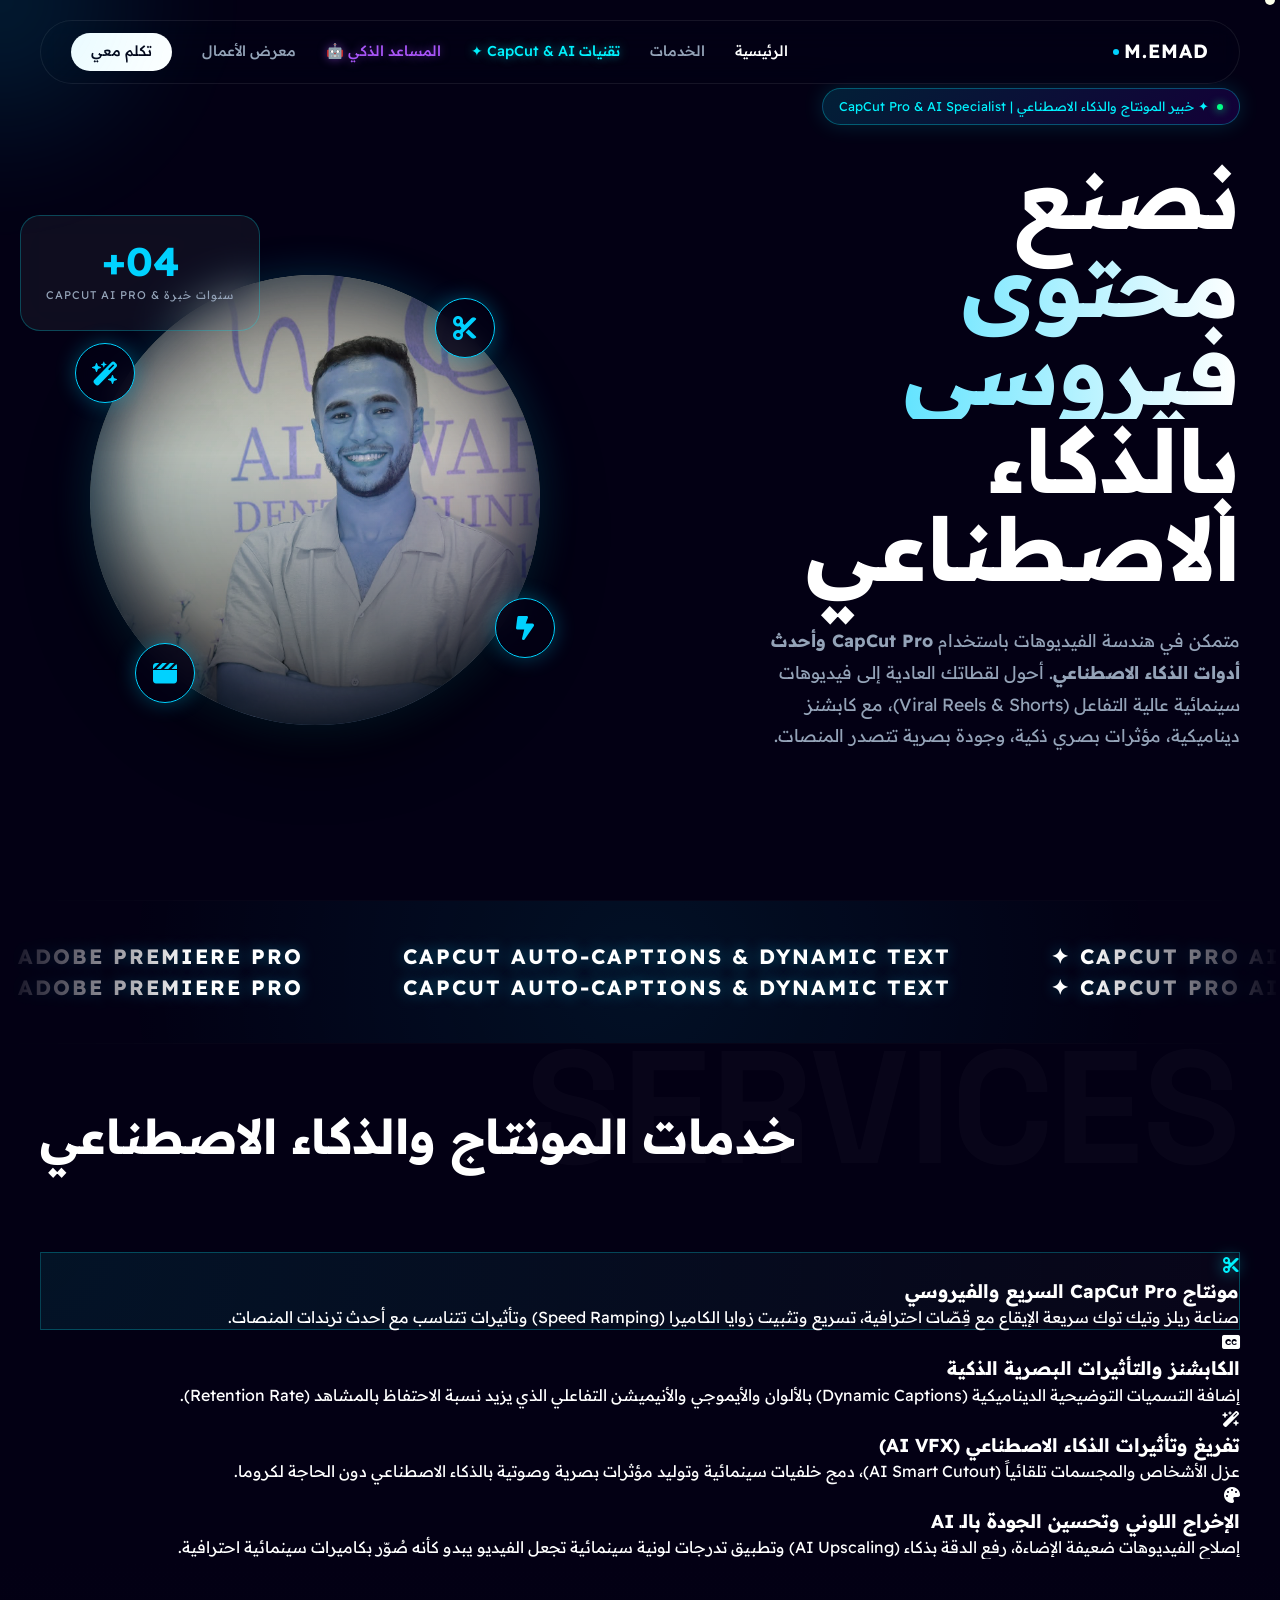
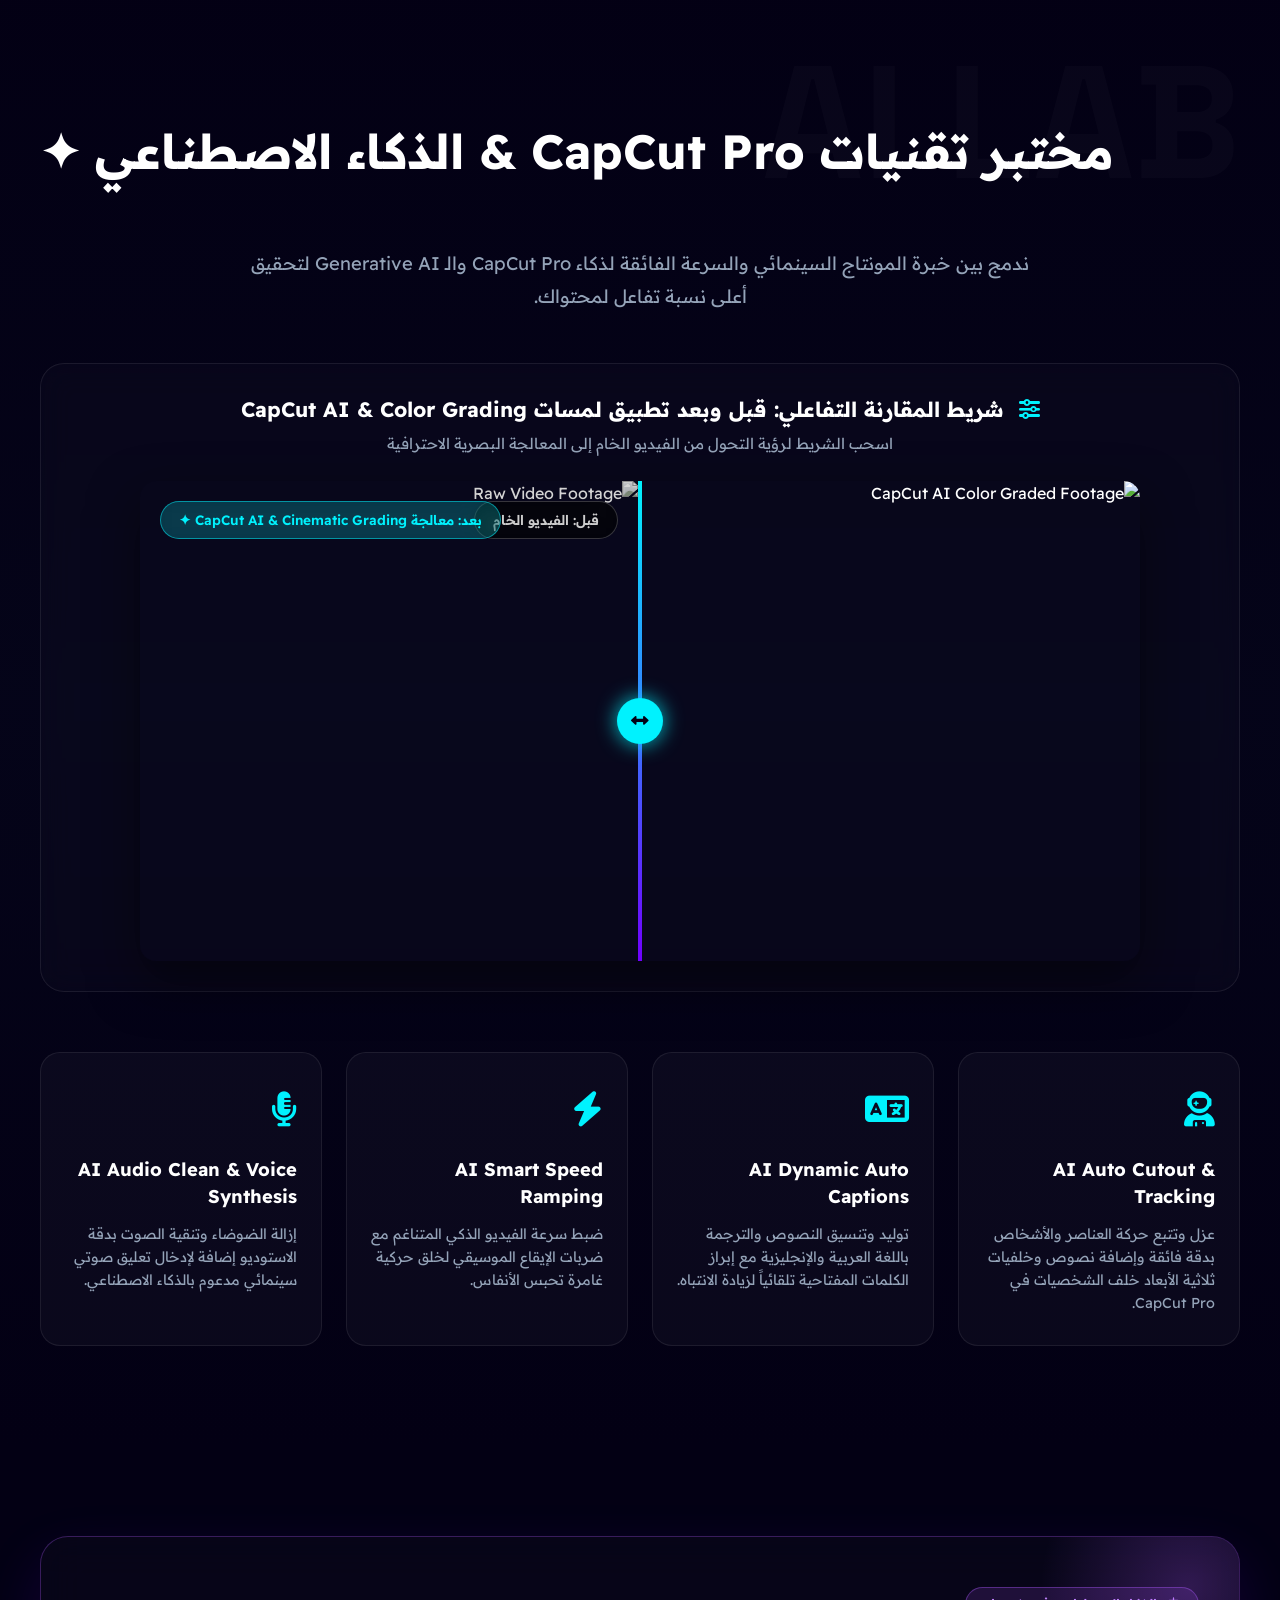
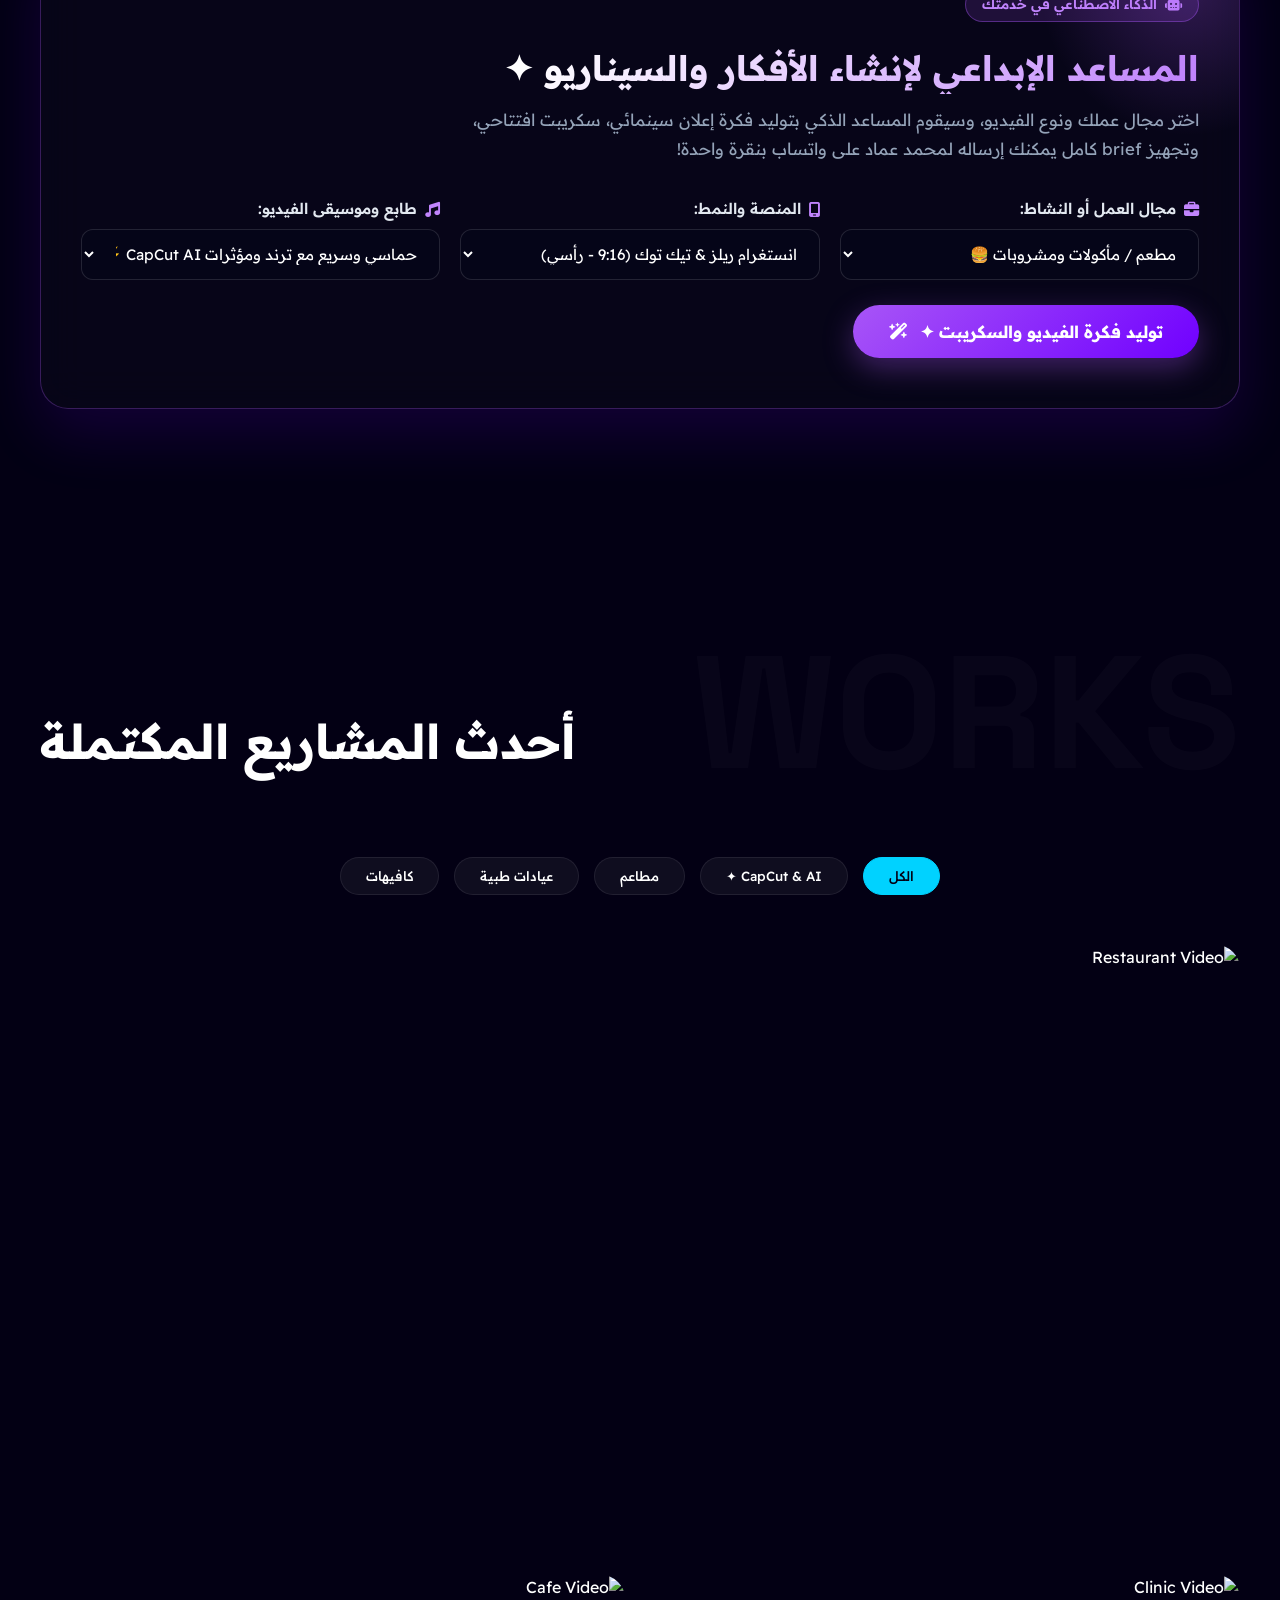
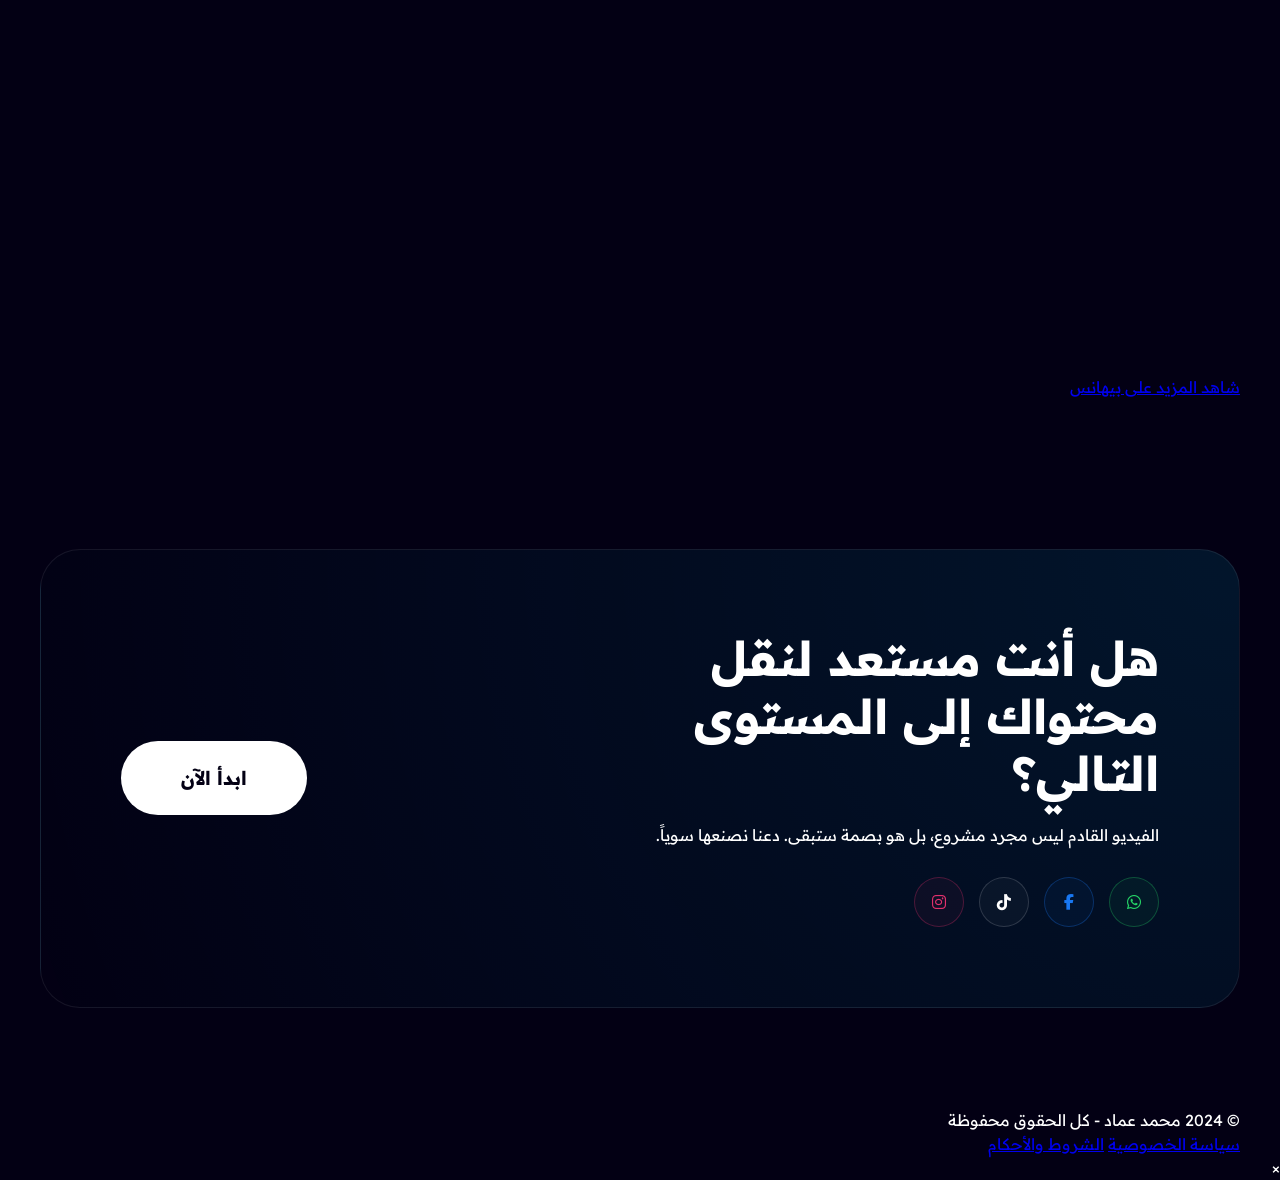
==== commit 0d628d37: "Add files via upload" ====
--- a/index.html
+++ b/index.html
@@ -54,8 +54,10 @@
                 </div>
                 <div class="nav-links">
                     <a href="#hero" class="nav-item active">الرئيسية</a>
+                    <a href="#services" class="nav-item">الخدمات</a>
+                    <a href="#ai-lab" class="nav-item ai-link">تقنيات CapCut & AI ✦</a>
+                    <a href="#ai-assistant" class="nav-item ai-assistant-link">المساعد الذكي 🤖</a>
                     <a href="#work" class="nav-item">معرض الأعمال</a>
-                    <a href="#services" class="nav-item">الخدمات</a>
                     <a href="#contact" class="nav-item contact-pill">تكلم معي</a>
                 </div>
                 <div class="menu-toggle">
@@ -69,8 +71,10 @@
     <!-- Mobile Navigation Overlay -->
     <div class="mobile-nav-overlay" id="mobile-nav">
         <a href="#hero" class="mobile-nav-link">الرئيسية</a>
+        <a href="#services" class="mobile-nav-link">الخدمات</a>
+        <a href="#ai-lab" class="mobile-nav-link">تقنيات CapCut & AI ✦</a>
+        <a href="#ai-assistant" class="mobile-nav-link">المساعد الذكي 🤖</a>
         <a href="#work" class="mobile-nav-link">معرض الأعمال</a>
-        <a href="#services" class="mobile-nav-link">الخدمات</a>
         <a href="#contact" class="mobile-nav-link contact-pill">تكلم معي</a>
     </div>
 
@@ -81,29 +85,30 @@
             <div class="animated-grid"></div>
             <div class="ambient-orb orb-1"></div>
             <div class="ambient-orb orb-2"></div>
+            <div class="ambient-orb orb-ai"></div>
             
             <div class="container hero-container">
                 <div class="hero-layout">
                     <div class="hero-content">
-                        <div class="hero-badge">
-                            <span class="badge-dot"></span> جاهز لمشاريعك القادمة
+                        <div class="hero-badge ai-hero-badge">
+                            <span class="badge-dot pulse-green"></span> ✦ خبير المونتاج والذكاء الاصطناعي | CapCut Pro & AI Specialist
                         </div>
                         <h1 class="hero-title">
-                            <span class="line">نحـول</span>
-                            <span class="line-gradient">الرؤى</span>
-                            <span class="line">إلى واقـع</span>
+                            <span class="line">نصنع</span>
+                            <span class="line-gradient">محتوى فيروسي</span>
+                            <span class="line">بالذكاء الاصطناعي</span>
                         </h1>
                         <p class="hero-subtitle">
-                            لست مجرد محرر فيديوهات، بل أنا شريكك في صناعة الأثر البصري. أحول لقطاتك الخام إلى تجربة غامرة تخطف الأنظار وتخاطب المشاعر بدقة واحترافية متناهية.
+                            متمكن في هندسة الفيديوهات باستخدام <strong>CapCut Pro وأحدث أدوات الذكاء الاصطناعي</strong>. أحول لقطاتك العادية إلى فيديوهات سينمائية عالية التفاعل (Viral Reels & Shorts)، مع كابشنز ديناميكية، مؤثرات بصري ذكية، وجودة بصرية تتصدر المنصات.
                         </p>
                         <div class="hero-actions">
-                            <a href="#work" class="main-cta magnetic">
-                                <span>اكتشف سحر المونتاج</span>
+                            <a href="#ai-assistant" class="main-cta magnetic ai-gradient-btn">
+                                <span>جرب المساعد الذكي للأفكار</span>
+                                <i class="fa-solid fa-robot"></i>
+                            </a>
+                            <a href="#ai-lab" class="secondary-cta magnetic">
+                                <span>تقنيات CapCut & AI</span>
                                 <i class="fa-solid fa-wand-magic-sparkles"></i>
-                            </a>
-                            <a href="#contact" class="secondary-cta magnetic">
-                                <span>تواصل معي</span>
-                                <i class="fa-regular fa-comment-dots"></i>
                             </a>
                             <div class="scroll-hint">
                                 <div class="mouse-icon"></div>
@@ -113,9 +118,9 @@
                     </div>
 
                     <div class="hero-visual">
-                        <div class="experience-card glass">
+                        <div class="experience-card glass ai-glass-badge">
                             <span class="number">04+</span>
-                            <span class="label">سنوات إبداع</span>
+                            <span class="label">سنوات خبرة & CapCut AI Pro</span>
                         </div>
                         <div class="main-frame">
                             <div class="frame-border"></div>
@@ -125,10 +130,10 @@
                                 <img src="assets/mohamed.png" alt="Mohamed Emad" class="user-hero-img">
                             </div>
                             <!-- Floating Elements -->
-                            <div class="tool-icon tool-1"><i class="fa-solid fa-video"></i></div>
-                            <div class="tool-icon tool-2"><i class="fa-solid fa-scissors"></i></div>
-                            <div class="tool-icon tool-3"><i class="fa-solid fa-clapperboard"></i></div>
-                            <div class="tool-icon tool-4"><i class="fa-solid fa-wand-magic-sparkles"></i></div>
+                            <div class="tool-icon tool-1" title="CapCut Pro AI"><i class="fa-solid fa-scissors"></i></div>
+                            <div class="tool-icon tool-2" title="AI VFX & Captions"><i class="fa-solid fa-bolt-lightning"></i></div>
+                            <div class="tool-icon tool-3" title="Premiere Pro & After Effects"><i class="fa-solid fa-clapperboard"></i></div>
+                            <div class="tool-icon tool-4" title="Generative AI"><i class="fa-solid fa-wand-magic-sparkles"></i></div>
                         </div>
                     </div>
                 </div>
@@ -138,17 +143,21 @@
         <!-- Stats Strip -->
         <section class="stats-strip">
             <div class="ticker">
+                <span>CAPCUT PRO AI ✦</span>
+                <span class="dot"></span>
+                <span>CAPCUT AUTO-CAPTIONS & DYNAMIC TEXT</span>
+                <span class="dot"></span>
                 <span>ADOBE PREMIERE PRO</span>
                 <span class="dot"></span>
                 <span>AFTER EFFECTS</span>
                 <span class="dot"></span>
-                <span>DAVINCI RESOLVE</span>
-                <span class="dot"></span>
-                <span>CAPCUT</span>
-                <span class="dot"></span>
-                <span>COLOR GRADING EXPERT</span>
-                <span class="dot"></span>
-                <span>SOUND DESIGN</span>
+                <span>RUNWAY GEN-3 AI</span>
+                <span class="dot"></span>
+                <span>AI VOICE & AUDIO ENHANCEMENT</span>
+                <span class="dot"></span>
+                <span>DAVINCI RESOLVE COLOR GRADING</span>
+                <span class="dot"></span>
+                <span>TOPAZ VIDEO AI UPSCALING</span>
             </div>
         </section>
 
@@ -157,23 +166,167 @@
             <div class="container">
                 <div class="section-title-area">
                     <h2 class="title-bg">SERVICES</h2>
-                    <h3 class="title-top">رؤية فنية.. تنفيذ احترافي</h3>
+                    <h3 class="title-top">خدمات المونتاج والذكاء الاصطناعي</h3>
                 </div>
                 <div class="services-grid">
+                    <div class="service-card glass ai-card-highlight">
+                        <div class="service-icon ai-glow-icon"><i class="fa-solid fa-scissors"></i></div>
+                        <h3>مونتاج CapCut Pro السريع والفيروسي</h3>
+                        <p>صناعة ريلز وتيك توك سريعة الإيقاع مع قِصّات احترافية، تسريع وتثبيت زوايا الكاميرا (Speed Ramping) وتأثيرات تتناسب مع أحدث ترندات المنصات.</p>
+                    </div>
                     <div class="service-card glass">
-                        <div class="service-icon"><i class="fa-solid fa-clapperboard"></i></div>
-                        <h3>سـرد القصص البصري</h3>
-                        <p>لا أقوم بمجرد قص ودمج، بل أبني إيقاعاً يسحب المشاهد لقلب القصة ويجعله يعيش كل لحظة.</p>
+                        <div class="service-icon"><i class="fa-solid fa-closed-captioning"></i></div>
+                        <h3>الكابشنز والتأثيرات البصرية الذكية</h3>
+                        <p>إضافة التسميات التوضيحية الديناميكية (Dynamic Captions) بالألوان والأيموجي والأنيميشن التفاعلي الذي يزيد نسبة الاحتفاظ بالمشاهد (Retention Rate).</p>
+                    </div>
+                    <div class="service-card glass">
+                        <div class="service-icon"><i class="fa-solid fa-wand-magic-sparkles"></i></div>
+                        <h3>تفريغ وتأثيرات الذكاء الاصطناعي (AI VFX)</h3>
+                        <p>عزل الأشخاص والمجسمات تلقائياً (AI Smart Cutout)، دمج خلفيات سينمائية وتوليد مؤثرات بصرية وصوتية بالذكاء الاصطناعي دون الحاجة لكروما.</p>
                     </div>
                     <div class="service-card glass">
                         <div class="service-icon"><i class="fa-solid fa-palette"></i></div>
-                        <h3>الإخراج اللوني السينمائي</h3>
-                        <p>أعطي فيديوهاتك هويتها الخاصة، من خلال تدرجات لونية تثير المشاعر وتضفي عمقاً احترافياً.</p>
-                    </div>
-                    <div class="service-card glass">
-                        <div class="service-icon"><i class="fa-solid fa-bolt-lightning"></i></div>
-                        <h3>هندسة التأثير والجاذبية</h3>
-                        <p>إضافة مؤثرات صوتية وبصرية تزيد من حيوية المحتوى وتحول المشاهدة إلى تجربة غامرة.</p>
+                        <h3>الإخراج اللوني وتحسين الجودة بالـ AI</h3>
+                        <p>إصلاح الفيديوهات ضعيفة الإضاءة، رفع الدقة بذكاء (AI Upscaling) وتطبيق تدرجات لونية سينمائية تجعل الفيديو يبدو كأنه صُوّر بكاميرات سينمائية احترافية.</p>
+                    </div>
+                </div>
+            </div>
+        </section>
+
+        <!-- AI & CapCut Lab Showcase Section -->
+        <section id="ai-lab" class="ai-lab-section">
+            <div class="container">
+                <div class="section-title-area">
+                    <h2 class="title-bg">AI LAB</h2>
+                    <h3 class="title-top">مختبر تقنيات CapCut Pro & الذكاء الاصطناعي ✦</h3>
+                </div>
+                
+                <p class="ai-lab-intro">
+                    ندمج بين خبرة المونتاج السينمائي والسرعة الفائقة لذكاء CapCut Pro والـ Generative AI لتحقيق أعلى نسبة تفاعل لمحتواك.
+                </p>
+
+                <!-- Interactive Before/After AI Visual Slider -->
+                <div class="before-after-wrapper">
+                    <div class="ba-header">
+                        <h4><i class="fa-solid fa-sliders"></i> شريط المقارنة التفاعلي: قبل وبعد تطبيق لمسات CapCut AI & Color Grading</h4>
+                        <p>اسحب الشريط لرؤية التحول من الفيديو الخام إلى المعالجة البصرية الاحترافية</p>
+                    </div>
+                    <div class="ba-slider-container" id="ba-slider">
+                        <div class="ba-image after-image">
+                            <img src="https://images.unsplash.com/photo-1574717024653-61fd2cf4d44d?auto=format&fit=crop&q=80&w=1200" alt="CapCut AI Color Graded Footage">
+                            <span class="ba-badge after-badge">بعد: معالجة CapCut AI & Cinematic Grading ✦</span>
+                        </div>
+                        <div class="ba-image before-image" id="ba-before">
+                            <img src="https://images.unsplash.com/photo-1574717024653-61fd2cf4d44d?auto=format&fit=crop&q=80&w=1200" alt="Raw Video Footage" class="desaturated-img">
+                            <span class="ba-badge before-badge">قبل: الفيديو الخام</span>
+                        </div>
+                        <div class="ba-handle" id="ba-handle">
+                            <div class="ba-handle-line"></div>
+                            <div class="ba-handle-button"><i class="fa-solid fa-left-right"></i></div>
+                        </div>
+                    </div>
+                </div>
+
+                <!-- AI Tools Grid -->
+                <div class="ai-tools-grid">
+                    <div class="ai-tool-card">
+                        <div class="at-icon"><i class="fa-solid fa-user-astronaut"></i></div>
+                        <h4>AI Auto Cutout & Tracking</h4>
+                        <p>عزل وتتبع حركة العناصر والأشخاص بدقة فائقة وإضافة نصوص وخلفيات ثلاثية الأبعاد خلف الشخصيات في CapCut Pro.</p>
+                    </div>
+                    <div class="ai-tool-card">
+                        <div class="at-icon"><i class="fa-solid fa-language"></i></div>
+                        <h4>AI Dynamic Auto Captions</h4>
+                        <p>توليد وتنسيق النصوص والترجمة باللغة العربية والإنجليزية مع إبراز الكلمات المفتاحية تلقائياً لزيادة الانتباه.</p>
+                    </div>
+                    <div class="ai-tool-card">
+                        <div class="at-icon"><i class="fa-solid fa-bolt"></i></div>
+                        <h4>AI Smart Speed Ramping</h4>
+                        <p>ضبط سرعة الفيديو الذكي المتناغم مع ضربات الإيقاع الموسيقي لخلق حركية غامرة تحبس الأنفاس.</p>
+                    </div>
+                    <div class="ai-tool-card">
+                        <div class="at-icon"><i class="fa-solid fa-microphone-lines"></i></div>
+                        <h4>AI Audio Clean & Voice Synthesis</h4>
+                        <p>إزالة الضوضاء وتنقية الصوت بدقة الاستوديو إضافة لإدخال تعليق صوتي سينمائي مدعوم بالذكاء الاصطناعي.</p>
+                    </div>
+                </div>
+            </div>
+        </section>
+
+        <!-- AI Creative Brief Assistant Section -->
+        <section id="ai-assistant" class="ai-assistant-section">
+            <div class="container">
+                <div class="ai-assistant-card glass">
+                    <div class="ai-assistant-header">
+                        <div class="ai-tag">
+                            <i class="fa-solid fa-robot"></i> الذكاء الاصطناعي في خدمتك
+                        </div>
+                        <h2>المساعد الإبداعي لإنشاء الأفكار والسيناريو ✦</h2>
+                        <p>اختر مجال عملك ونوع الفيديو، وسيقوم المساعد الذكي بتوليد فكرة إعلان سينمائي، سكريبت افتتاحي، وتجهيز brief كامل يمكنك إرساله لمحمد عماد على واتساب بنقرة واحدة!</p>
+                    </div>
+
+                    <div class="ai-generator-form">
+                        <div class="form-row">
+                            <div class="input-group">
+                                <label for="ai-business-type"><i class="fa-solid fa-briefcase"></i> مجال العمل أو النشاط:</label>
+                                <select id="ai-business-type">
+                                    <option value="restaurant">مطعم / مأكولات ومشروبات 🍔</option>
+                                    <option value="clinic">عيادة طبية / مركز تجميل 🏥</option>
+                                    <option value="cafe">كافيه / محمصة قهوة ☕</option>
+                                    <option value="realestate">عقارات / تصميم داخلي 🏠</option>
+                                    <option value="ecommerce">متجر إلكتروني / منتجات 🛍️</option>
+                                    <option value="personal">صانع محتوى / شخصي 👤</option>
+                                </select>
+                            </div>
+                            <div class="input-group">
+                                <label for="ai-platform"><i class="fa-solid fa-mobile-screen"></i> المنصة والنمط:</label>
+                                <select id="ai-platform">
+                                    <option value="reels">انستغرام ريلز & تيك توك (9:16 - رأسي)</option>
+                                    <option value="shorts">يوتيوب شورتس (سريع وممتع)</option>
+                                    <option value="promo">إعلان ممول احترافي (Promo Video)</option>
+                                </select>
+                            </div>
+                            <div class="input-group">
+                                <label for="ai-tone"><i class="fa-solid fa-music"></i> طابع وموسيقى الفيديو:</label>
+                                <select id="ai-tone">
+                                    <option value="viral">حماسي وسريع مع ترند ومؤثرات CapCut AI ⚡</option>
+                                    <option value="cinematic">سينمائي وفاخر مع إخراج لوني عميق 🎬</option>
+                                    <option value="story">قصصي وجذاب يلمس مشاعر المشاهد 📖</option>
+                                </select>
+                            </div>
+                        </div>
+                        <button id="generate-ai-brief-btn" class="ai-submit-btn magnetic">
+                            <span>توليد فكرة الفيديو والسكريبت ✦</span>
+                            <i class="fa-solid fa-wand-magic-sparkles"></i>
+                        </button>
+                    </div>
+
+                    <!-- Generated Result Box -->
+                    <div id="ai-result-box" class="ai-result-box hidden">
+                        <div class="result-header">
+                            <span class="result-badge">✦ المقترح الإبداعي الذكي جاهز</span>
+                            <h3 id="result-title">فكرة الفيديو المقترحة</h3>
+                        </div>
+                        <div class="result-body">
+                            <div class="result-item">
+                                <strong><i class="fa-solid fa-fire"></i> الخطفة الأولى (Hook):</strong>
+                                <p id="result-hook">جاري التحميل...</p>
+                            </div>
+                            <div class="result-item">
+                                <strong><i class="fa-solid fa-clapperboard"></i> السكريبت والتوزيع البصري:</strong>
+                                <p id="result-script">جاري التحميل...</p>
+                            </div>
+                            <div class="result-item">
+                                <strong><i class="fa-solid fa-scissors"></i> لمسات CapCut AI والمؤثرات:</strong>
+                                <p id="result-fx">جاري التحميل...</p>
+                            </div>
+                        </div>
+                        <div class="result-actions">
+                            <a id="send-whatsapp-brief" href="#" target="_blank" class="whatsapp-send-btn">
+                                <i class="fa-brands fa-whatsapp"></i>
+                                <span>إرسال هذه الفكرة لمحمد عماد على واتساب وتحديد السعر</span>
+                            </a>
+                        </div>
                     </div>
                 </div>
             </div>
@@ -184,12 +337,13 @@
             <div class="container">
                 <div class="section-title-area">
                     <h2 class="title-bg">WORKS</h2>
-                    <h3 class="title-top">أحدث المشاريع</h3>
+                    <h3 class="title-top">أحدث المشاريع المكتملة</h3>
                 </div>
 
                 <!-- Category Filters -->
                 <div class="filter-menu">
                     <button class="filter-btn active" data-filter="all">الكل</button>
+                    <button class="filter-btn" data-filter="capcut-ai">CapCut & AI ✦</button>
                     <button class="filter-btn" data-filter="restaurants">مطاعم</button>
                     <button class="filter-btn" data-filter="clinics">عيادات طبية</button>
                     <button class="filter-btn" data-filter="cafes">كافيهات</button>
--- a/style.css
+++ b/style.css
@@ -462,33 +462,54 @@
     display: flex;
     align-items: center;
     justify-content: center;
-    background: linear-gradient(135deg, #0a1128, #1a1a1a); /* Darker blue base */
+    background: radial-gradient(ellipse at center bottom, #0d0a1f 0%, #030014 60%, #000 100%);
     position: relative;
     border-radius: 50%;
     overflow: hidden;
 }
 
-/* Tint Overlay to unify colors */
+/* Dual Neon Rim Light Overlay — Cyan Left + Purple Right */
+.frame-content::before {
+    content: '';
+    position: absolute;
+    inset: 0;
+    background:
+        radial-gradient(ellipse at 10% 50%, rgba(0, 210, 255, 0.22) 0%, transparent 55%),
+        radial-gradient(ellipse at 90% 50%, rgba(112, 0, 255, 0.18) 0%, transparent 55%);
+    z-index: 2;
+    pointer-events: none;
+    mix-blend-mode: screen;
+}
+
+/* Cinematic Color Grade Overlay */
 .frame-content::after {
     content: '';
     position: absolute;
     inset: 0;
-    background: linear-gradient(135deg, rgba(0, 210, 255, 0.15), transparent 70%);
-    z-index: 1;
+    background: linear-gradient(
+        to bottom,
+        rgba(0, 5, 30, 0.25) 0%,
+        transparent 40%,
+        rgba(0, 0, 10, 0.5) 100%
+    );
+    z-index: 3;
     pointer-events: none;
-    mix-blend-mode: overlay;
+    mix-blend-mode: multiply;
 }
 
 .user-hero-img {
     width: 100%;
     height: 100%;
     object-fit: cover;
-    object-position: center;
-    /* Deeper cinematic grading */
-    filter: brightness(0.85) contrast(1.15) saturate(0.8) hue-rotate(-25deg) blur(0px);
+    object-position: center 15%;
+    /* Color grade: cooler tone to match dark site, face stays natural */
+    filter: brightness(0.88) contrast(1.1) saturate(0.85) hue-rotate(190deg) sepia(0.1);
+    z-index: 1;
+    position: relative;
     transition: var(--transition-smooth);
-    mask-image: radial-gradient(circle, black 60%, transparent 100%); /* Soft edge blending */
-    -webkit-mask-image: radial-gradient(circle, black 60%, transparent 100%);
+    /* Blend edges into dark background */
+    mask-image: radial-gradient(ellipse 80% 90% at center 40%, black 50%, transparent 100%);
+    -webkit-mask-image: radial-gradient(ellipse 80% 90% at center 40%, black 50%, transparent 100%);
 }
 
 .main-frame::after {
@@ -504,8 +525,8 @@
 }
 
 .main-frame:hover .user-hero-img {
-    transform: scale(1.05);
-    filter: brightness(1) contrast(1.1) saturate(1) hue-rotate(-15deg);
+    transform: scale(1.03);
+    filter: brightness(0.92) contrast(1.12) saturate(0.9) hue-rotate(190deg) sepia(0.08);
 }
 
 .user-photo-placeholder {
@@ -1283,3 +1304,489 @@
     .smi-link i { font-size: 1.7rem; }
     .social-modal-icons { gap: 16px; }
 }
+
+/* ==========================================================================
+   AI & CAPCUT PRO - STYLES AND CYBER-NEON DESIGN SYSTEM
+   ========================================================================== */
+
+/* Hero AI Badge & Gradient Glows */
+.ai-hero-badge {
+    background: linear-gradient(135deg, rgba(0, 210, 255, 0.15), rgba(112, 0, 255, 0.15)) !important;
+    border: 1px solid rgba(0, 242, 254, 0.3) !important;
+    color: #00f2fe !important;
+    box-shadow: 0 0 20px rgba(0, 242, 254, 0.15);
+}
+
+.pulse-green {
+    background: #00ff87 !important;
+    box-shadow: 0 0 10px #00ff87 !important;
+    animation: pulseGlow 1.5s infinite ease-in-out;
+}
+
+@keyframes pulseGlow {
+    0%, 100% { transform: scale(1); opacity: 0.8; }
+    50% { transform: scale(1.3); opacity: 1; }
+}
+
+.ai-gradient-btn {
+    background: linear-gradient(135deg, #00d2ff, #7000ff) !important;
+    color: #fff !important;
+    border: none !important;
+    box-shadow: 0 10px 30px rgba(0, 210, 255, 0.3) !important;
+}
+
+.ai-gradient-btn:hover {
+    box-shadow: 0 15px 40px rgba(112, 0, 255, 0.5) !important;
+    transform: translateY(-3px);
+}
+
+.orb-ai {
+    background: radial-gradient(circle, rgba(0, 242, 254, 0.2) 0%, transparent 70%);
+    width: 450px;
+    height: 450px;
+    top: 10%;
+    right: 15%;
+    filter: blur(80px);
+    pointer-events: none;
+}
+
+.ai-link {
+    color: #00f2fe !important;
+    text-shadow: 0 0 10px rgba(0, 242, 254, 0.5);
+}
+
+.ai-assistant-link {
+    color: #a855f7 !important;
+    text-shadow: 0 0 10px rgba(168, 85, 247, 0.5);
+}
+
+.ai-glass-badge {
+    border-color: rgba(0, 242, 254, 0.25) !important;
+}
+
+/* Service AI Glow */
+.ai-card-highlight {
+    border: 1px solid rgba(0, 242, 254, 0.25) !important;
+    background: radial-gradient(circle at top left, rgba(0, 242, 254, 0.08), rgba(255, 255, 255, 0.02)) !important;
+}
+
+.ai-glow-icon {
+    color: #00f2fe !important;
+    text-shadow: 0 0 15px rgba(0, 242, 254, 0.6);
+}
+
+/* --- AI Lab Showcase Section --- */
+.ai-lab-section {
+    padding: 100px 0;
+    position: relative;
+    background: linear-gradient(180deg, var(--bg-deep) 0%, rgba(5, 5, 26, 0.8) 50%, var(--bg-deep) 100%);
+}
+
+.ai-lab-intro {
+    text-align: center;
+    max-width: 800px;
+    margin: -20px auto 50px;
+    font-size: 1.15rem;
+    color: var(--text-muted);
+    line-height: 1.8;
+}
+
+/* Before / After Slider */
+.before-after-wrapper {
+    background: rgba(255, 255, 255, 0.02);
+    border: 1px solid rgba(255, 255, 255, 0.08);
+    border-radius: 24px;
+    padding: 30px;
+    margin-bottom: 60px;
+    backdrop-filter: blur(15px);
+}
+
+.ba-header {
+    text-align: center;
+    margin-bottom: 25px;
+}
+
+.ba-header h4 {
+    font-size: 1.3rem;
+    color: var(--white);
+    margin-bottom: 8px;
+}
+
+.ba-header h4 i {
+    color: #00f2fe;
+    margin-left: 8px;
+}
+
+.ba-header p {
+    color: var(--text-muted);
+    font-size: 0.95rem;
+}
+
+.ba-slider-container {
+    position: relative;
+    width: 100%;
+    max-width: 1000px;
+    height: 480px;
+    margin: 0 auto;
+    border-radius: 16px;
+    overflow: hidden;
+    user-select: none;
+    box-shadow: 0 20px 50px rgba(0, 0, 0, 0.5);
+}
+
+.ba-image {
+    position: absolute;
+    top: 0;
+    left: 0;
+    width: 100%;
+    height: 100%;
+}
+
+.ba-image img {
+    width: 100%;
+    height: 100%;
+    object-fit: cover;
+}
+
+.desaturated-img {
+    filter: grayscale(80%) contrast(85%) brightness(90%);
+}
+
+.before-image {
+    width: 50%; /* initial cut */
+    overflow: hidden;
+    z-index: 2;
+    border-right: 2px solid #00f2fe;
+}
+
+.before-image img {
+    width: 1000px; /* matched container width */
+    max-width: none;
+}
+
+.ba-badge {
+    position: absolute;
+    top: 20px;
+    padding: 8px 18px;
+    border-radius: 30px;
+    font-size: 0.85rem;
+    font-weight: 600;
+    backdrop-filter: blur(10px);
+    z-index: 4;
+}
+
+.after-badge {
+    left: 20px;
+    background: rgba(0, 242, 254, 0.2);
+    border: 1px solid rgba(0, 242, 254, 0.5);
+    color: #00f2fe;
+}
+
+.before-badge {
+    right: 20px;
+    background: rgba(0, 0, 0, 0.6);
+    border: 1px solid rgba(255, 255, 255, 0.2);
+    color: #ccc;
+}
+
+.ba-handle {
+    position: absolute;
+    top: 0;
+    bottom: 0;
+    left: 50%;
+    width: 4px;
+    background: linear-gradient(180deg, #00f2fe, #7000ff);
+    z-index: 5;
+    cursor: ew-resize;
+    transform: translateX(-50%);
+}
+
+.ba-handle-button {
+    position: absolute;
+    top: 50%;
+    left: 50%;
+    transform: translate(-50%, -50%);
+    width: 46px;
+    height: 46px;
+    background: #00f2fe;
+    color: #030014;
+    border-radius: 50%;
+    display: flex;
+    align-items: center;
+    justify-content: center;
+    box-shadow: 0 0 20px rgba(0, 242, 254, 0.8);
+    font-size: 1.1rem;
+}
+
+/* AI Tools Grid */
+.ai-tools-grid {
+    display: grid;
+    grid-template-columns: repeat(auto-fit, minmax(250px, 1fr));
+    gap: 24px;
+}
+
+.ai-tool-card {
+    background: rgba(255, 255, 255, 0.03);
+    border: 1px solid rgba(255, 255, 255, 0.08);
+    border-radius: 20px;
+    padding: 30px 24px;
+    transition: all 0.4s ease;
+}
+
+.ai-tool-card:hover {
+    transform: translateY(-8px);
+    border-color: rgba(0, 242, 254, 0.4);
+    background: rgba(0, 242, 254, 0.05);
+    box-shadow: 0 15px 35px rgba(0, 242, 254, 0.1);
+}
+
+.at-icon {
+    font-size: 2.2rem;
+    color: #00f2fe;
+    margin-bottom: 20px;
+}
+
+.ai-tool-card h4 {
+    font-size: 1.15rem;
+    margin-bottom: 12px;
+    color: var(--white);
+}
+
+.ai-tool-card p {
+    font-size: 0.9rem;
+    color: var(--text-muted);
+    line-height: 1.6;
+}
+
+/* --- AI Creative Assistant Section --- */
+.ai-assistant-section {
+    padding: 90px 0;
+    position: relative;
+}
+
+.ai-assistant-card {
+    background: rgba(255, 255, 255, 0.02);
+    border: 1px solid rgba(168, 85, 247, 0.3);
+    border-radius: 28px;
+    padding: 50px 40px;
+    backdrop-filter: blur(20px);
+    box-shadow: 0 25px 60px rgba(112, 0, 255, 0.15);
+    position: relative;
+    overflow: hidden;
+}
+
+.ai-assistant-card::before {
+    content: '';
+    position: absolute;
+    top: -100px;
+    right: -100px;
+    width: 300px;
+    height: 300px;
+    background: radial-gradient(circle, rgba(168, 85, 247, 0.25), transparent 70%);
+    pointer-events: none;
+}
+
+.ai-tag {
+    display: inline-flex;
+    align-items: center;
+    gap: 8px;
+    padding: 6px 16px;
+    border-radius: 30px;
+    background: rgba(168, 85, 247, 0.15);
+    border: 1px solid rgba(168, 85, 247, 0.4);
+    color: #c084fc;
+    font-size: 0.85rem;
+    font-weight: 600;
+    margin-bottom: 20px;
+}
+
+.ai-assistant-header h2 {
+    font-size: 2.2rem;
+    margin-bottom: 12px;
+    background: linear-gradient(135deg, #fff 40%, #c084fc);
+    -webkit-background-clip: text;
+    -webkit-text-fill-color: transparent;
+}
+
+.ai-assistant-header p {
+    color: var(--text-muted);
+    font-size: 1.05rem;
+    max-width: 750px;
+    line-height: 1.7;
+    margin-bottom: 35px;
+}
+
+.ai-generator-form {
+    display: flex;
+    flex-direction: column;
+    gap: 25px;
+}
+
+.form-row {
+    display: grid;
+    grid-template-columns: repeat(auto-fit, minmax(260px, 1fr));
+    gap: 20px;
+}
+
+.input-group {
+    display: flex;
+    flex-direction: column;
+    gap: 8px;
+}
+
+.input-group label {
+    font-size: 0.95rem;
+    font-weight: 600;
+    color: #e2e8f0;
+    display: flex;
+    align-items: center;
+    gap: 8px;
+}
+
+.input-group label i {
+    color: #c084fc;
+}
+
+.input-group select {
+    width: 100%;
+    padding: 14px 18px;
+    border-radius: 12px;
+    background: rgba(5, 5, 26, 0.8);
+    border: 1px solid rgba(255, 255, 255, 0.12);
+    color: #fff;
+    font-family: inherit;
+    font-size: 0.95rem;
+    outline: none;
+    transition: all 0.3s ease;
+    cursor: pointer;
+}
+
+.input-group select:focus {
+    border-color: #c084fc;
+    box-shadow: 0 0 15px rgba(192, 132, 252, 0.3);
+}
+
+.ai-submit-btn {
+    align-self: flex-start;
+    padding: 16px 36px;
+    border-radius: 50px;
+    background: linear-gradient(135deg, #a855f7, #7000ff);
+    color: #fff;
+    border: none;
+    font-family: inherit;
+    font-weight: 700;
+    font-size: 1.05rem;
+    cursor: pointer;
+    display: flex;
+    align-items: center;
+    gap: 12px;
+    box-shadow: 0 10px 30px rgba(168, 85, 247, 0.35);
+    transition: all 0.3s ease;
+}
+
+.ai-submit-btn:hover {
+    transform: translateY(-3px);
+    box-shadow: 0 15px 40px rgba(168, 85, 247, 0.55);
+}
+
+/* Result Box */
+.ai-result-box {
+    margin-top: 40px;
+    background: rgba(5, 5, 26, 0.9);
+    border: 1px solid rgba(0, 242, 254, 0.3);
+    border-radius: 20px;
+    padding: 30px;
+    animation: fadeInResult 0.5s ease forwards;
+}
+
+.ai-result-box.hidden {
+    display: none;
+}
+
+@keyframes fadeInResult {
+    from { opacity: 0; transform: translateY(20px); }
+    to { opacity: 1; transform: translateY(0); }
+}
+
+.result-badge {
+    display: inline-block;
+    padding: 4px 14px;
+    border-radius: 20px;
+    background: rgba(0, 242, 254, 0.15);
+    color: #00f2fe;
+    font-size: 0.8rem;
+    font-weight: 600;
+    margin-bottom: 10px;
+}
+
+.result-header h3 {
+    font-size: 1.5rem;
+    color: var(--white);
+    margin-bottom: 20px;
+}
+
+.result-body {
+    display: flex;
+    flex-direction: column;
+    gap: 18px;
+    margin-bottom: 30px;
+}
+
+.result-item {
+    background: rgba(255, 255, 255, 0.02);
+    border-right: 3px solid #00f2fe;
+    padding: 16px 20px;
+    border-radius: 8px;
+}
+
+.result-item strong {
+    color: #00f2fe;
+    font-size: 0.95rem;
+    display: block;
+    margin-bottom: 6px;
+}
+
+.result-item p {
+    color: #e2e8f0;
+    font-size: 0.95rem;
+    line-height: 1.7;
+    margin: 0;
+}
+
+.whatsapp-send-btn {
+    display: inline-flex;
+    align-items: center;
+    gap: 12px;
+    padding: 16px 32px;
+    background: #25D366;
+    color: #fff;
+    text-decoration: none;
+    border-radius: 50px;
+    font-weight: 700;
+    font-size: 1.05rem;
+    box-shadow: 0 10px 30px rgba(37, 211, 102, 0.4);
+    transition: all 0.3s ease;
+}
+
+.whatsapp-send-btn:hover {
+    background: #20bd5a;
+    transform: translateY(-3px);
+    box-shadow: 0 15px 40px rgba(37, 211, 102, 0.6);
+}
+
+.ai-cat-tag {
+    background: rgba(0, 242, 254, 0.2) !important;
+    color: #00f2fe !important;
+    border: 1px solid rgba(0, 242, 254, 0.4);
+}
+
+/* Media Queries */
+@media (max-width: 768px) {
+    .ba-slider-container { height: 320px; }
+    .ba-badge { font-size: 0.75rem; padding: 6px 12px; }
+    .ai-assistant-card { padding: 30px 20px; }
+    .ai-assistant-header h2 { font-size: 1.7rem; }
+    .ai-submit-btn { width: 100%; justify-content: center; }
+    .whatsapp-send-btn { width: 100%; justify-content: center; font-size: 0.95rem; }
+}
+
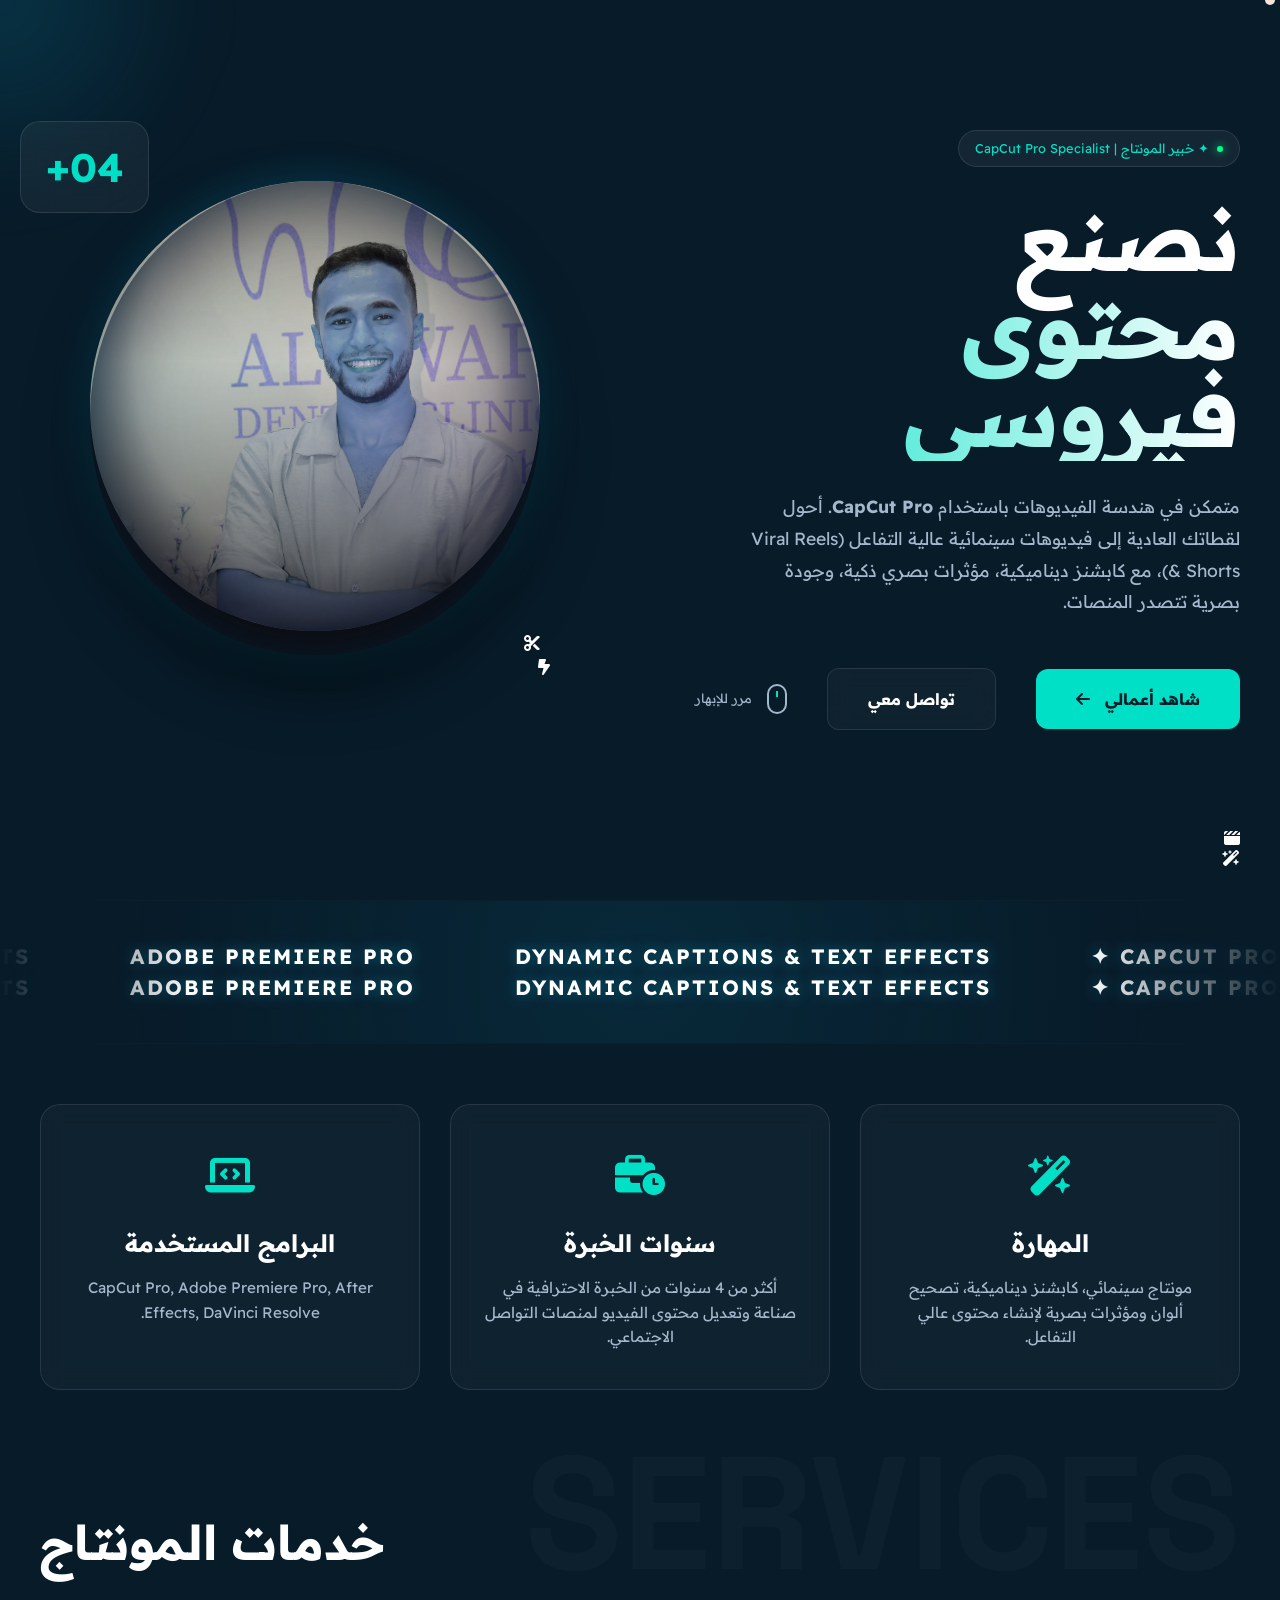
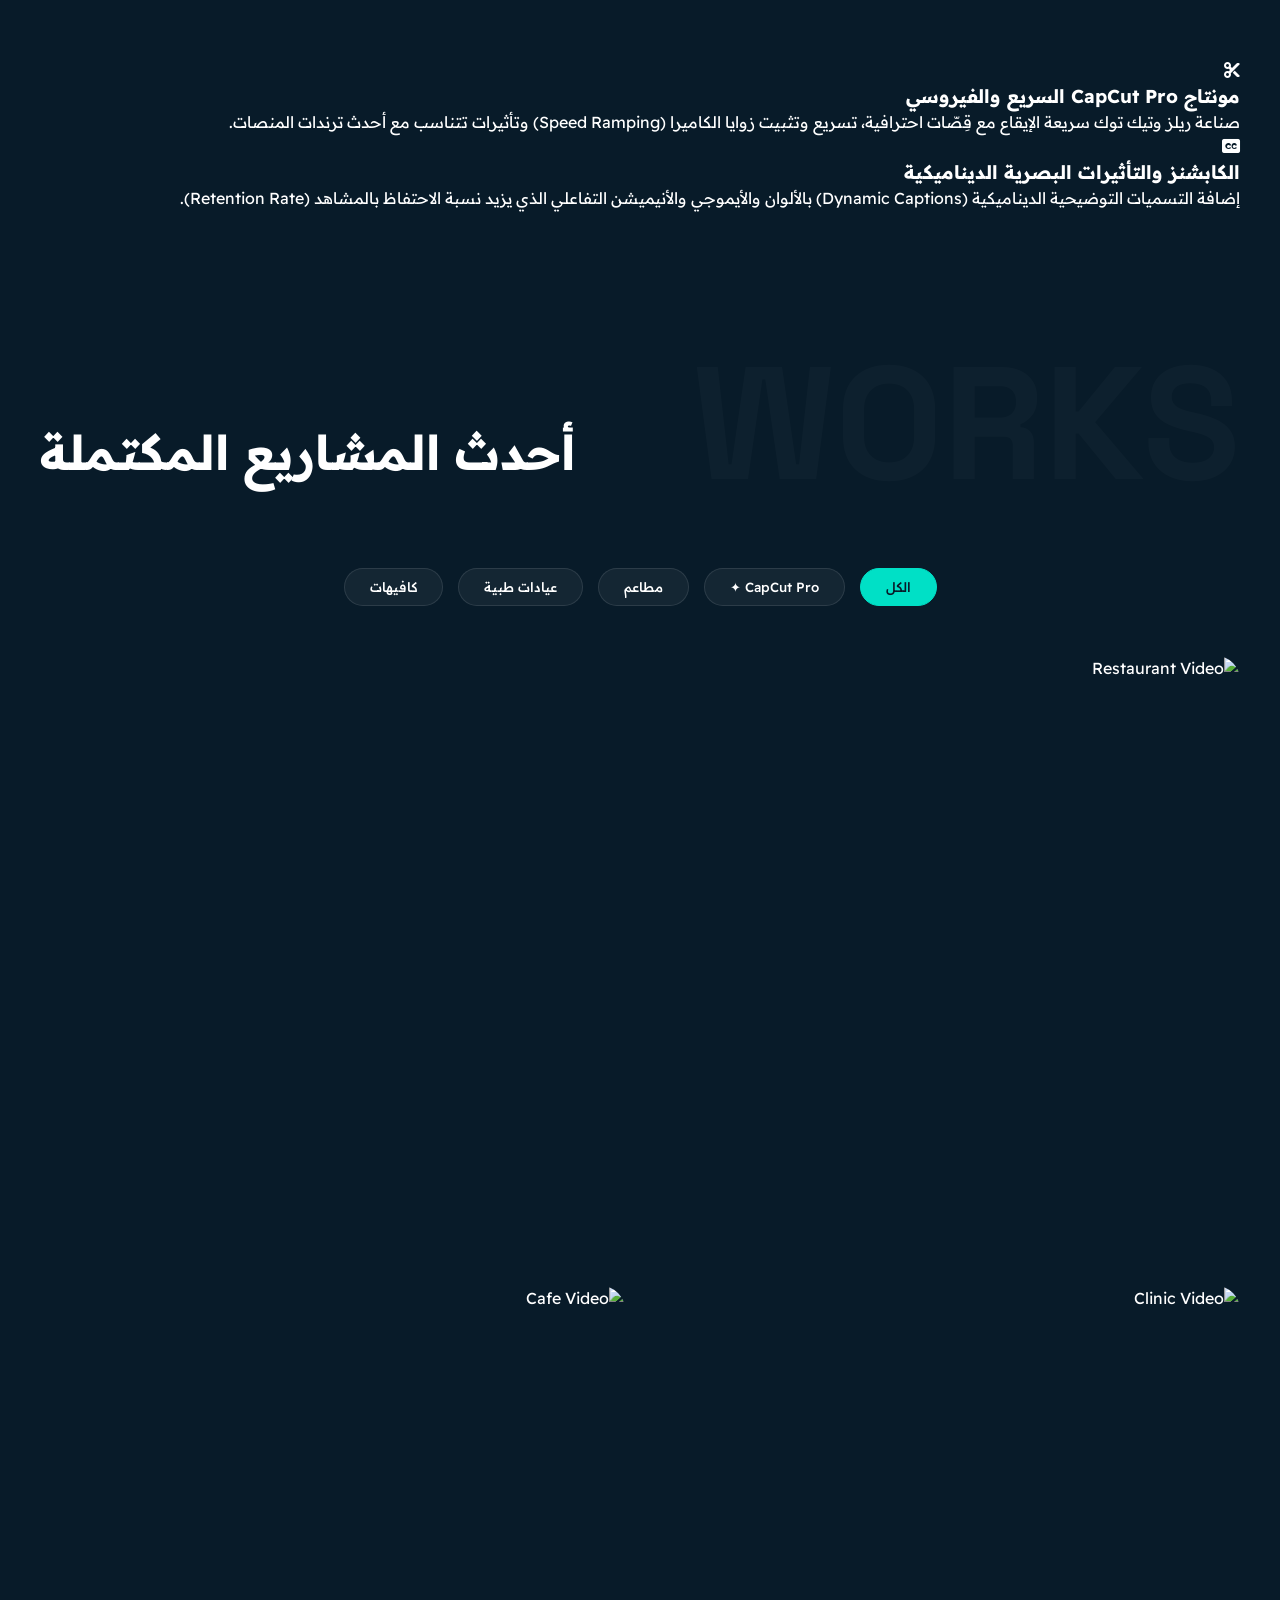
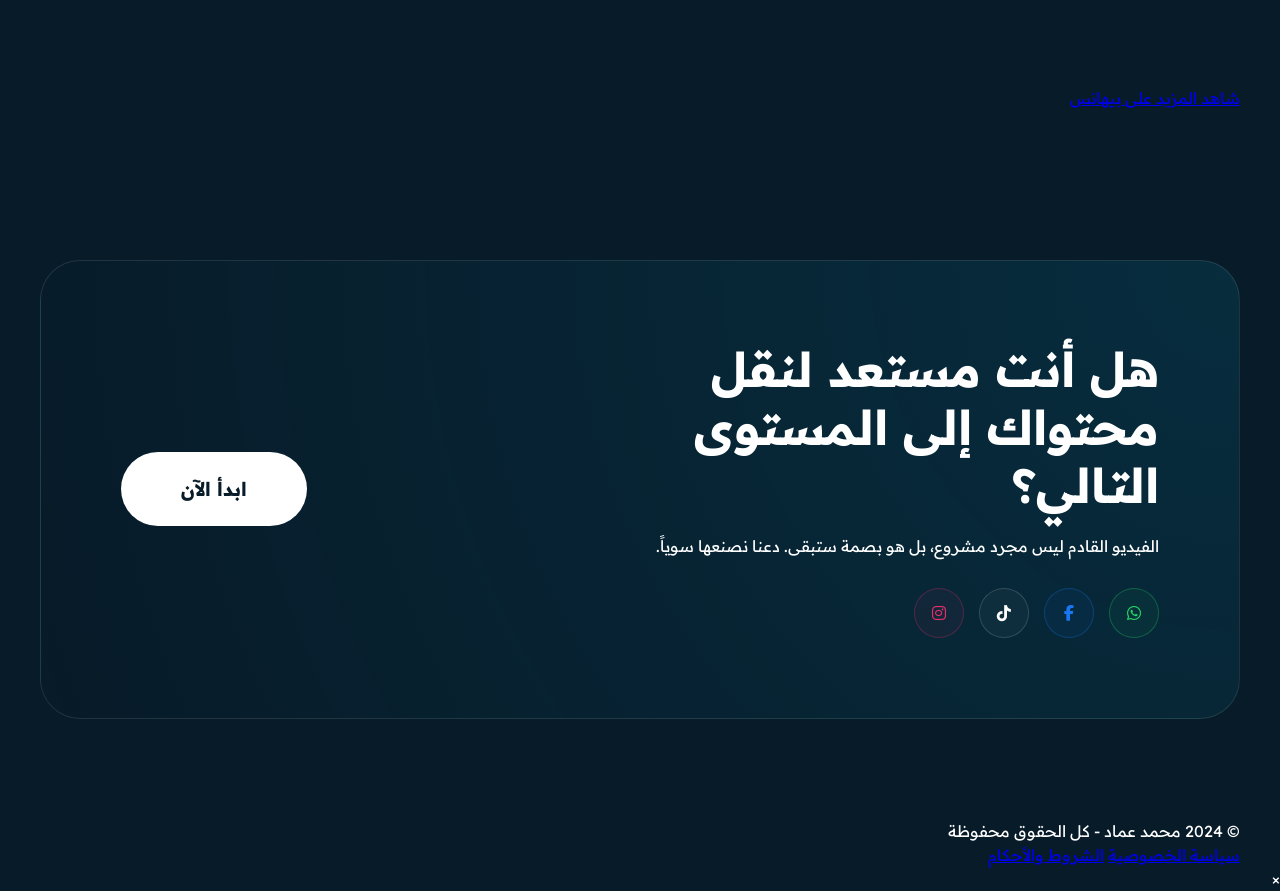
==== commit ab2b17ea: "Add files via upload" ====
--- a/index.html
+++ b/index.html
@@ -46,23 +46,6 @@
 
     <!-- Header / Nav -->
     <header>
-        <nav class="glass-nav">
-            <div class="nav-wrapper">
-                <div class="logo">
-                    <span class="logo-text">M.EMAD</span>
-                    <span class="logo-dot"></span>
-                </div>
-                <div class="nav-links">
-                    <a href="#hero" class="nav-item active">الرئيسية</a>
-                    <a href="#services" class="nav-item">الخدمات</a>
-                    <a href="#ai-lab" class="nav-item ai-link">تقنيات CapCut & AI ✦</a>
-                    <a href="#ai-assistant" class="nav-item ai-assistant-link">المساعد الذكي 🤖</a>
-                    <a href="#work" class="nav-item">معرض الأعمال</a>
-                    <a href="#contact" class="nav-item contact-pill">تكلم معي</a>
-                </div>
-                <div class="menu-toggle">
-                    <span></span>
-                    <span></span>
                 </div>
             </div>
         </nav>
@@ -72,8 +55,8 @@
     <div class="mobile-nav-overlay" id="mobile-nav">
         <a href="#hero" class="mobile-nav-link">الرئيسية</a>
         <a href="#services" class="mobile-nav-link">الخدمات</a>
-        <a href="#ai-lab" class="mobile-nav-link">تقنيات CapCut & AI ✦</a>
-        <a href="#ai-assistant" class="mobile-nav-link">المساعد الذكي 🤖</a>
+
+
         <a href="#work" class="mobile-nav-link">معرض الأعمال</a>
         <a href="#contact" class="mobile-nav-link contact-pill">تكلم معي</a>
     </div>
@@ -85,30 +68,29 @@
             <div class="animated-grid"></div>
             <div class="ambient-orb orb-1"></div>
             <div class="ambient-orb orb-2"></div>
-            <div class="ambient-orb orb-ai"></div>
+
             
             <div class="container hero-container">
                 <div class="hero-layout">
                     <div class="hero-content">
-                        <div class="hero-badge ai-hero-badge">
-                            <span class="badge-dot pulse-green"></span> ✦ خبير المونتاج والذكاء الاصطناعي | CapCut Pro & AI Specialist
+                        <div class="hero-badge">
+                            <span class="badge-dot pulse-green"></span> ✦ خبير المونتاج | CapCut Pro Specialist
                         </div>
                         <h1 class="hero-title">
                             <span class="line">نصنع</span>
                             <span class="line-gradient">محتوى فيروسي</span>
-                            <span class="line">بالذكاء الاصطناعي</span>
+
                         </h1>
                         <p class="hero-subtitle">
-                            متمكن في هندسة الفيديوهات باستخدام <strong>CapCut Pro وأحدث أدوات الذكاء الاصطناعي</strong>. أحول لقطاتك العادية إلى فيديوهات سينمائية عالية التفاعل (Viral Reels & Shorts)، مع كابشنز ديناميكية، مؤثرات بصري ذكية، وجودة بصرية تتصدر المنصات.
+                            متمكن في هندسة الفيديوهات باستخدام <strong>CapCut Pro</strong>. أحول لقطاتك العادية إلى فيديوهات سينمائية عالية التفاعل (Viral Reels & Shorts)، مع كابشنز ديناميكية، مؤثرات بصري ذكية، وجودة بصرية تتصدر المنصات.
                         </p>
                         <div class="hero-actions">
-                            <a href="#ai-assistant" class="main-cta magnetic ai-gradient-btn">
-                                <span>جرب المساعد الذكي للأفكار</span>
-                                <i class="fa-solid fa-robot"></i>
+                            <a href="#work" class="main-cta">
+                                <span>شاهد أعمالي</span>
+                                <i class="fa-solid fa-arrow-left"></i>
                             </a>
-                            <a href="#ai-lab" class="secondary-cta magnetic">
-                                <span>تقنيات CapCut & AI</span>
-                                <i class="fa-solid fa-wand-magic-sparkles"></i>
+                            <a href="#contact" class="secondary-cta">
+                                <span>تواصل معي</span>
                             </a>
                             <div class="scroll-hint">
                                 <div class="mouse-icon"></div>
@@ -118,9 +100,9 @@
                     </div>
 
                     <div class="hero-visual">
-                        <div class="experience-card glass ai-glass-badge">
+                        <div class="experience-card glass">
                             <span class="number">04+</span>
-                            <span class="label">سنوات خبرة & CapCut AI Pro</span>
+                    
                         </div>
                         <div class="main-frame">
                             <div class="frame-border"></div>
@@ -130,10 +112,10 @@
                                 <img src="assets/mohamed.png" alt="Mohamed Emad" class="user-hero-img">
                             </div>
                             <!-- Floating Elements -->
-                            <div class="tool-icon tool-1" title="CapCut Pro AI"><i class="fa-solid fa-scissors"></i></div>
-                            <div class="tool-icon tool-2" title="AI VFX & Captions"><i class="fa-solid fa-bolt-lightning"></i></div>
-                            <div class="tool-icon tool-3" title="Premiere Pro & After Effects"><i class="fa-solid fa-clapperboard"></i></div>
-                            <div class="tool-icon tool-4" title="Generative AI"><i class="fa-solid fa-wand-magic-sparkles"></i></div>
+                    <i class="fa-solid fa-scissors"></i></div>
+                    <i class="fa-solid fa-bolt-lightning"></i></div>
+                    <i class="fa-solid fa-clapperboard"></i></div>
+                    <i class="fa-solid fa-wand-magic-sparkles"></i></div>
                         </div>
                     </div>
                 </div>
@@ -143,21 +125,44 @@
         <!-- Stats Strip -->
         <section class="stats-strip">
             <div class="ticker">
-                <span>CAPCUT PRO AI ✦</span>
-                <span class="dot"></span>
-                <span>CAPCUT AUTO-CAPTIONS & DYNAMIC TEXT</span>
+                <span>CAPCUT PRO ✦</span>
+                <span class="dot"></span>
+                <span>DYNAMIC CAPTIONS & TEXT EFFECTS</span>
                 <span class="dot"></span>
                 <span>ADOBE PREMIERE PRO</span>
                 <span class="dot"></span>
                 <span>AFTER EFFECTS</span>
                 <span class="dot"></span>
-                <span>RUNWAY GEN-3 AI</span>
-                <span class="dot"></span>
-                <span>AI VOICE & AUDIO ENHANCEMENT</span>
-                <span class="dot"></span>
                 <span>DAVINCI RESOLVE COLOR GRADING</span>
                 <span class="dot"></span>
-                <span>TOPAZ VIDEO AI UPSCALING</span>
+                <span>CINEMATIC COLOR GRADING</span>
+                <span class="dot"></span>
+                <span>VFX & VISUAL EFFECTS</span>
+                <span class="dot"></span>
+                <span>SPEED RAMPING & REELS</span>
+            </div>
+        </section>
+
+        <!-- Key Facts Section -->
+        <section class="key-facts-section">
+            <div class="container">
+                <div class="facts-grid">
+                    <div class="fact-card glass">
+                        <div class="fact-icon"><i class="fa-solid fa-wand-magic-sparkles"></i></div>
+                        <h3>المهارة</h3>
+                        <p>مونتاج سينمائي، كابشنز ديناميكية، تصحيح ألوان ومؤثرات بصرية لإنشاء محتوى عالي التفاعل.</p>
+                    </div>
+                    <div class="fact-card glass">
+                        <div class="fact-icon"><i class="fa-solid fa-business-time"></i></div>
+                        <h3>سنوات الخبرة</h3>
+                        <p>أكثر من 4 سنوات من الخبرة الاحترافية في صناعة وتعديل محتوى الفيديو لمنصات التواصل الاجتماعي.</p>
+                    </div>
+                    <div class="fact-card glass">
+                        <div class="fact-icon"><i class="fa-solid fa-laptop-code"></i></div>
+                        <h3>البرامج المستخدمة</h3>
+                        <p>CapCut Pro, Adobe Premiere Pro, After Effects, DaVinci Resolve.</p>
+                    </div>
+                </div>
             </div>
         </section>
 
@@ -166,171 +171,26 @@
             <div class="container">
                 <div class="section-title-area">
                     <h2 class="title-bg">SERVICES</h2>
-                    <h3 class="title-top">خدمات المونتاج والذكاء الاصطناعي</h3>
+                    <h3 class="title-top">خدمات المونتاج</h3>
                 </div>
                 <div class="services-grid">
-                    <div class="service-card glass ai-card-highlight">
-                        <div class="service-icon ai-glow-icon"><i class="fa-solid fa-scissors"></i></div>
+                    <div class="service-card glass">
+                        <div class="service-icon"><i class="fa-solid fa-scissors"></i></div>
                         <h3>مونتاج CapCut Pro السريع والفيروسي</h3>
                         <p>صناعة ريلز وتيك توك سريعة الإيقاع مع قِصّات احترافية، تسريع وتثبيت زوايا الكاميرا (Speed Ramping) وتأثيرات تتناسب مع أحدث ترندات المنصات.</p>
                     </div>
                     <div class="service-card glass">
                         <div class="service-icon"><i class="fa-solid fa-closed-captioning"></i></div>
-                        <h3>الكابشنز والتأثيرات البصرية الذكية</h3>
+                        <h3>الكابشنز والتأثيرات البصرية الديناميكية</h3>
                         <p>إضافة التسميات التوضيحية الديناميكية (Dynamic Captions) بالألوان والأيموجي والأنيميشن التفاعلي الذي يزيد نسبة الاحتفاظ بالمشاهد (Retention Rate).</p>
                     </div>
-                    <div class="service-card glass">
-                        <div class="service-icon"><i class="fa-solid fa-wand-magic-sparkles"></i></div>
-                        <h3>تفريغ وتأثيرات الذكاء الاصطناعي (AI VFX)</h3>
-                        <p>عزل الأشخاص والمجسمات تلقائياً (AI Smart Cutout)، دمج خلفيات سينمائية وتوليد مؤثرات بصرية وصوتية بالذكاء الاصطناعي دون الحاجة لكروما.</p>
-                    </div>
-                    <div class="service-card glass">
-                        <div class="service-icon"><i class="fa-solid fa-palette"></i></div>
-                        <h3>الإخراج اللوني وتحسين الجودة بالـ AI</h3>
-                        <p>إصلاح الفيديوهات ضعيفة الإضاءة، رفع الدقة بذكاء (AI Upscaling) وتطبيق تدرجات لونية سينمائية تجعل الفيديو يبدو كأنه صُوّر بكاميرات سينمائية احترافية.</p>
-                    </div>
-                </div>
-            </div>
-        </section>
-
-        <!-- AI & CapCut Lab Showcase Section -->
-        <section id="ai-lab" class="ai-lab-section">
-            <div class="container">
-                <div class="section-title-area">
-                    <h2 class="title-bg">AI LAB</h2>
-                    <h3 class="title-top">مختبر تقنيات CapCut Pro & الذكاء الاصطناعي ✦</h3>
-                </div>
-                
-                <p class="ai-lab-intro">
-                    ندمج بين خبرة المونتاج السينمائي والسرعة الفائقة لذكاء CapCut Pro والـ Generative AI لتحقيق أعلى نسبة تفاعل لمحتواك.
-                </p>
-
-                <!-- Interactive Before/After AI Visual Slider -->
-                <div class="before-after-wrapper">
-                    <div class="ba-header">
-                        <h4><i class="fa-solid fa-sliders"></i> شريط المقارنة التفاعلي: قبل وبعد تطبيق لمسات CapCut AI & Color Grading</h4>
-                        <p>اسحب الشريط لرؤية التحول من الفيديو الخام إلى المعالجة البصرية الاحترافية</p>
-                    </div>
-                    <div class="ba-slider-container" id="ba-slider">
-                        <div class="ba-image after-image">
-                            <img src="https://images.unsplash.com/photo-1574717024653-61fd2cf4d44d?auto=format&fit=crop&q=80&w=1200" alt="CapCut AI Color Graded Footage">
-                            <span class="ba-badge after-badge">بعد: معالجة CapCut AI & Cinematic Grading ✦</span>
-                        </div>
-                        <div class="ba-image before-image" id="ba-before">
-                            <img src="https://images.unsplash.com/photo-1574717024653-61fd2cf4d44d?auto=format&fit=crop&q=80&w=1200" alt="Raw Video Footage" class="desaturated-img">
-                            <span class="ba-badge before-badge">قبل: الفيديو الخام</span>
-                        </div>
-                        <div class="ba-handle" id="ba-handle">
-                            <div class="ba-handle-line"></div>
-                            <div class="ba-handle-button"><i class="fa-solid fa-left-right"></i></div>
-                        </div>
-                    </div>
-                </div>
-
-                <!-- AI Tools Grid -->
-                <div class="ai-tools-grid">
-                    <div class="ai-tool-card">
-                        <div class="at-icon"><i class="fa-solid fa-user-astronaut"></i></div>
-                        <h4>AI Auto Cutout & Tracking</h4>
-                        <p>عزل وتتبع حركة العناصر والأشخاص بدقة فائقة وإضافة نصوص وخلفيات ثلاثية الأبعاد خلف الشخصيات في CapCut Pro.</p>
-                    </div>
-                    <div class="ai-tool-card">
-                        <div class="at-icon"><i class="fa-solid fa-language"></i></div>
-                        <h4>AI Dynamic Auto Captions</h4>
-                        <p>توليد وتنسيق النصوص والترجمة باللغة العربية والإنجليزية مع إبراز الكلمات المفتاحية تلقائياً لزيادة الانتباه.</p>
-                    </div>
-                    <div class="ai-tool-card">
-                        <div class="at-icon"><i class="fa-solid fa-bolt"></i></div>
-                        <h4>AI Smart Speed Ramping</h4>
-                        <p>ضبط سرعة الفيديو الذكي المتناغم مع ضربات الإيقاع الموسيقي لخلق حركية غامرة تحبس الأنفاس.</p>
-                    </div>
-                    <div class="ai-tool-card">
-                        <div class="at-icon"><i class="fa-solid fa-microphone-lines"></i></div>
-                        <h4>AI Audio Clean & Voice Synthesis</h4>
-                        <p>إزالة الضوضاء وتنقية الصوت بدقة الاستوديو إضافة لإدخال تعليق صوتي سينمائي مدعوم بالذكاء الاصطناعي.</p>
-                    </div>
-                </div>
-            </div>
-        </section>
-
-        <!-- AI Creative Brief Assistant Section -->
-        <section id="ai-assistant" class="ai-assistant-section">
-            <div class="container">
-                <div class="ai-assistant-card glass">
-                    <div class="ai-assistant-header">
-                        <div class="ai-tag">
-                            <i class="fa-solid fa-robot"></i> الذكاء الاصطناعي في خدمتك
-                        </div>
-                        <h2>المساعد الإبداعي لإنشاء الأفكار والسيناريو ✦</h2>
-                        <p>اختر مجال عملك ونوع الفيديو، وسيقوم المساعد الذكي بتوليد فكرة إعلان سينمائي، سكريبت افتتاحي، وتجهيز brief كامل يمكنك إرساله لمحمد عماد على واتساب بنقرة واحدة!</p>
-                    </div>
-
-                    <div class="ai-generator-form">
-                        <div class="form-row">
-                            <div class="input-group">
-                                <label for="ai-business-type"><i class="fa-solid fa-briefcase"></i> مجال العمل أو النشاط:</label>
-                                <select id="ai-business-type">
-                                    <option value="restaurant">مطعم / مأكولات ومشروبات 🍔</option>
-                                    <option value="clinic">عيادة طبية / مركز تجميل 🏥</option>
-                                    <option value="cafe">كافيه / محمصة قهوة ☕</option>
-                                    <option value="realestate">عقارات / تصميم داخلي 🏠</option>
-                                    <option value="ecommerce">متجر إلكتروني / منتجات 🛍️</option>
-                                    <option value="personal">صانع محتوى / شخصي 👤</option>
-                                </select>
-                            </div>
-                            <div class="input-group">
-                                <label for="ai-platform"><i class="fa-solid fa-mobile-screen"></i> المنصة والنمط:</label>
-                                <select id="ai-platform">
-                                    <option value="reels">انستغرام ريلز & تيك توك (9:16 - رأسي)</option>
-                                    <option value="shorts">يوتيوب شورتس (سريع وممتع)</option>
-                                    <option value="promo">إعلان ممول احترافي (Promo Video)</option>
-                                </select>
-                            </div>
-                            <div class="input-group">
-                                <label for="ai-tone"><i class="fa-solid fa-music"></i> طابع وموسيقى الفيديو:</label>
-                                <select id="ai-tone">
-                                    <option value="viral">حماسي وسريع مع ترند ومؤثرات CapCut AI ⚡</option>
-                                    <option value="cinematic">سينمائي وفاخر مع إخراج لوني عميق 🎬</option>
-                                    <option value="story">قصصي وجذاب يلمس مشاعر المشاهد 📖</option>
-                                </select>
-                            </div>
-                        </div>
-                        <button id="generate-ai-brief-btn" class="ai-submit-btn magnetic">
-                            <span>توليد فكرة الفيديو والسكريبت ✦</span>
-                            <i class="fa-solid fa-wand-magic-sparkles"></i>
-                        </button>
-                    </div>
-
-                    <!-- Generated Result Box -->
-                    <div id="ai-result-box" class="ai-result-box hidden">
-                        <div class="result-header">
-                            <span class="result-badge">✦ المقترح الإبداعي الذكي جاهز</span>
-                            <h3 id="result-title">فكرة الفيديو المقترحة</h3>
-                        </div>
-                        <div class="result-body">
-                            <div class="result-item">
-                                <strong><i class="fa-solid fa-fire"></i> الخطفة الأولى (Hook):</strong>
-                                <p id="result-hook">جاري التحميل...</p>
-                            </div>
-                            <div class="result-item">
-                                <strong><i class="fa-solid fa-clapperboard"></i> السكريبت والتوزيع البصري:</strong>
-                                <p id="result-script">جاري التحميل...</p>
-                            </div>
-                            <div class="result-item">
-                                <strong><i class="fa-solid fa-scissors"></i> لمسات CapCut AI والمؤثرات:</strong>
-                                <p id="result-fx">جاري التحميل...</p>
-                            </div>
-                        </div>
-                        <div class="result-actions">
-                            <a id="send-whatsapp-brief" href="#" target="_blank" class="whatsapp-send-btn">
-                                <i class="fa-brands fa-whatsapp"></i>
-                                <span>إرسال هذه الفكرة لمحمد عماد على واتساب وتحديد السعر</span>
-                            </a>
-                        </div>
-                    </div>
-                </div>
-            </div>
-        </section>
+                </div>
+            </div>
+        </section>
+
+
+
+
 
         <!-- Showcase Section -->
         <section id="work" class="work-section">
@@ -343,7 +203,7 @@
                 <!-- Category Filters -->
                 <div class="filter-menu">
                     <button class="filter-btn active" data-filter="all">الكل</button>
-                    <button class="filter-btn" data-filter="capcut-ai">CapCut & AI ✦</button>
+                    <button class="filter-btn" data-filter="capcut-ai">CapCut Pro ✦</button>
                     <button class="filter-btn" data-filter="restaurants">مطاعم</button>
                     <button class="filter-btn" data-filter="clinics">عيادات طبية</button>
                     <button class="filter-btn" data-filter="cafes">كافيهات</button>
--- a/style.css
+++ b/style.css
@@ -1,17 +1,72 @@
 /* --- Master Theme Variables --- */
 :root {
-    --bg-deep: #030014;
-    --bg-accent: #05051a;
-    --primary: #00d2ff; /* Electric Cyan */
-    --primary-alt: #3a7bd5; /* Deep Cyan */
-    --accent: #7000ff; /* Deep Violet (for highlights only) */
+    --bg-deep: #081B29; /* Calm Dark Blue */
+    --bg-accent: #0F2A40; /* Accent Blue */
+    --primary: #00E0C6; /* Turquoise (Bright) */
+    --primary-alt: #00B3A6; /* Deep Turquoise */
+    --accent: #FFC107; /* Bright Touch (Gold/Yellow) */
     --white: #ffffff;
-    --text-muted: #94a3b8;
-    --glass: rgba(255, 255, 255, 0.03);
-    --glass-border: rgba(255, 255, 255, 0.08);
+    --text-muted: #A3B8CC;
+    --glass: rgba(255, 255, 255, 0.04);
+    --glass-border: rgba(255, 255, 255, 0.1);
     --font-head: 'Space Grotesk', 'Readex Pro', sans-serif;
     --font-body: 'Readex Pro', sans-serif;
     --transition-smooth: all 0.6s cubic-bezier(0.16, 1, 0.3, 1);
+}
+
+/* --- Key Facts Section --- */
+.key-facts-section {
+    padding: 60px 0;
+    background: transparent;
+    position: relative;
+    z-index: 10;
+}
+
+.facts-grid {
+    display: grid;
+    grid-template-columns: repeat(3, 1fr);
+    gap: 30px;
+}
+
+.fact-card {
+    background: rgba(255, 255, 255, 0.03);
+    border: 1px solid var(--glass-border);
+    backdrop-filter: blur(10px);
+    padding: 40px 30px;
+    border-radius: 20px;
+    text-align: center;
+    transition: var(--transition-smooth);
+}
+
+.fact-card:hover {
+    transform: translateY(-10px);
+    background: rgba(255, 255, 255, 0.05);
+    border-color: var(--primary);
+    box-shadow: 0 10px 30px rgba(0, 224, 198, 0.1);
+}
+
+.fact-icon {
+    font-size: 2.5rem;
+    color: var(--primary);
+    margin-bottom: 20px;
+}
+
+.fact-card h3 {
+    font-size: 1.5rem;
+    margin-bottom: 15px;
+    font-weight: 700;
+}
+
+.fact-card p {
+    color: var(--text-muted);
+    font-size: 0.95rem;
+    line-height: 1.6;
+}
+
+@media (max-width: 768px) {
+    .facts-grid {
+        grid-template-columns: 1fr;
+    }
 }
 
 /* --- Base Styles --- */
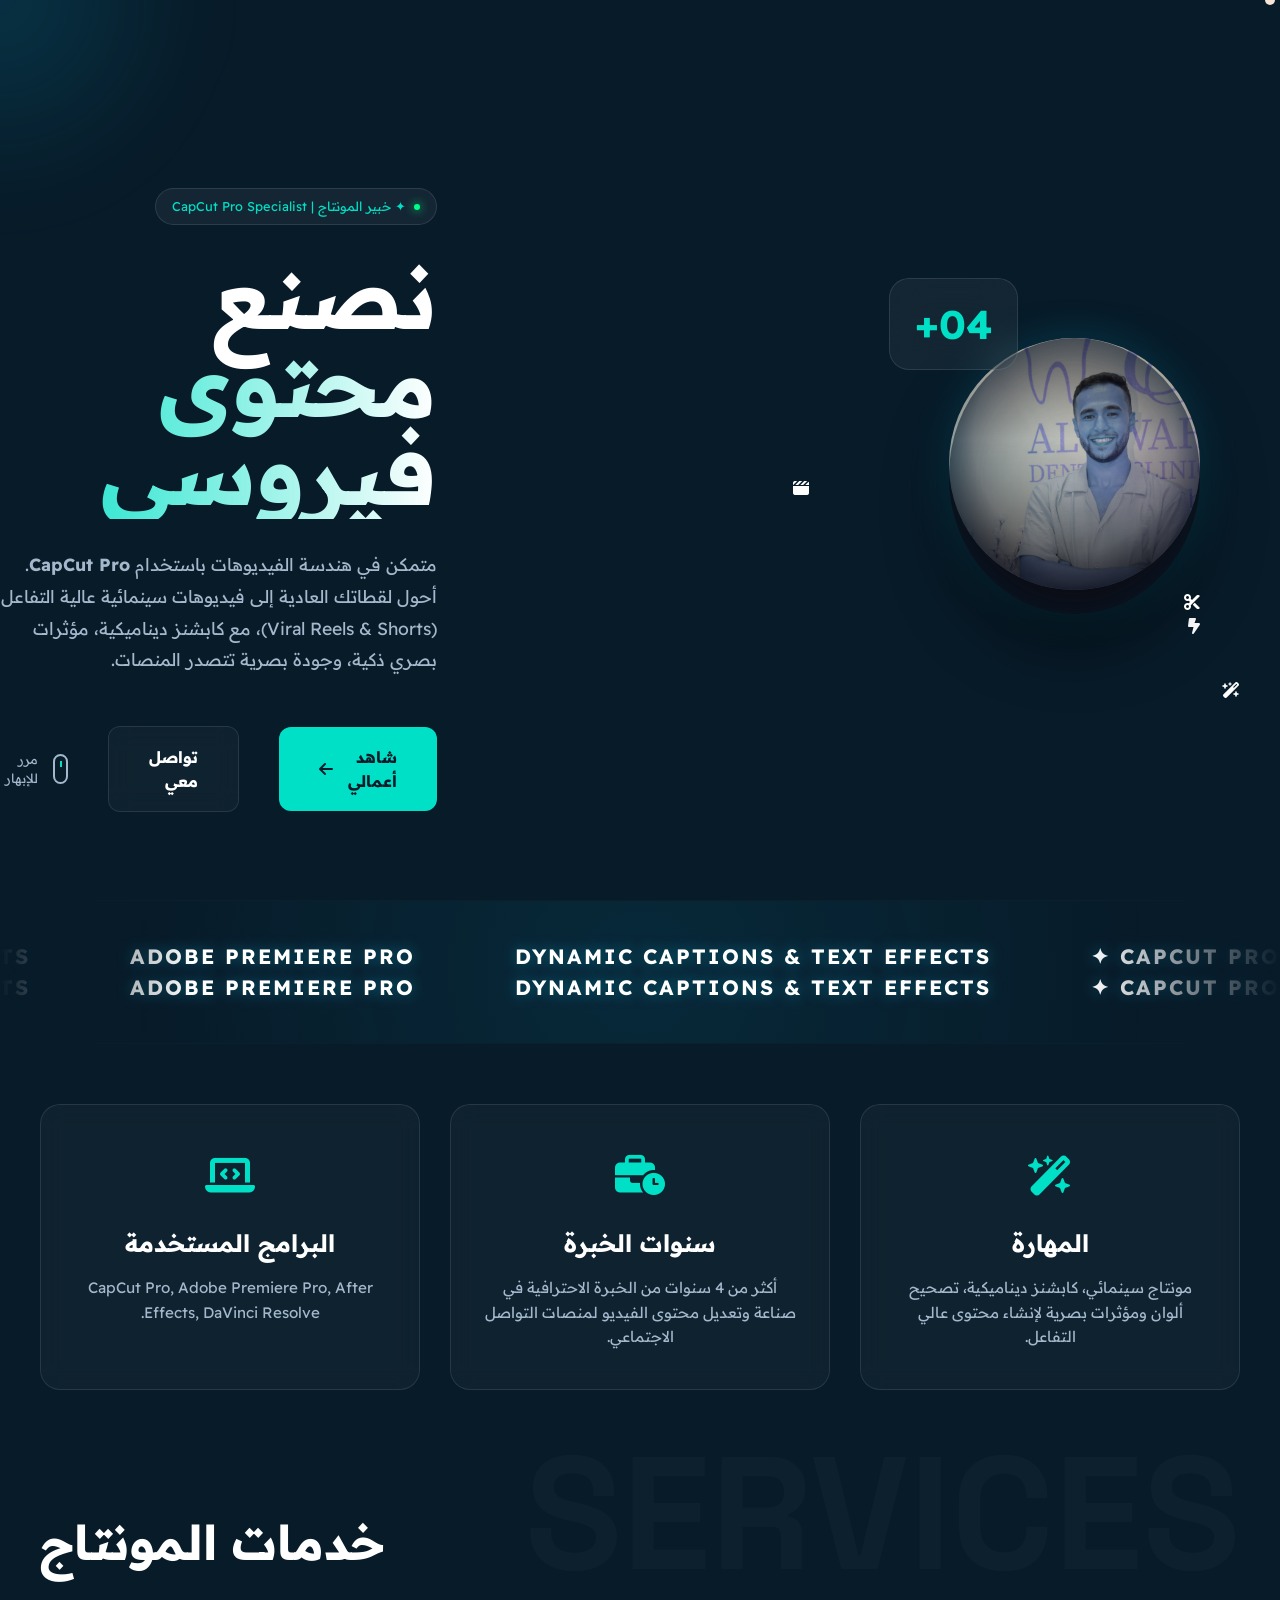
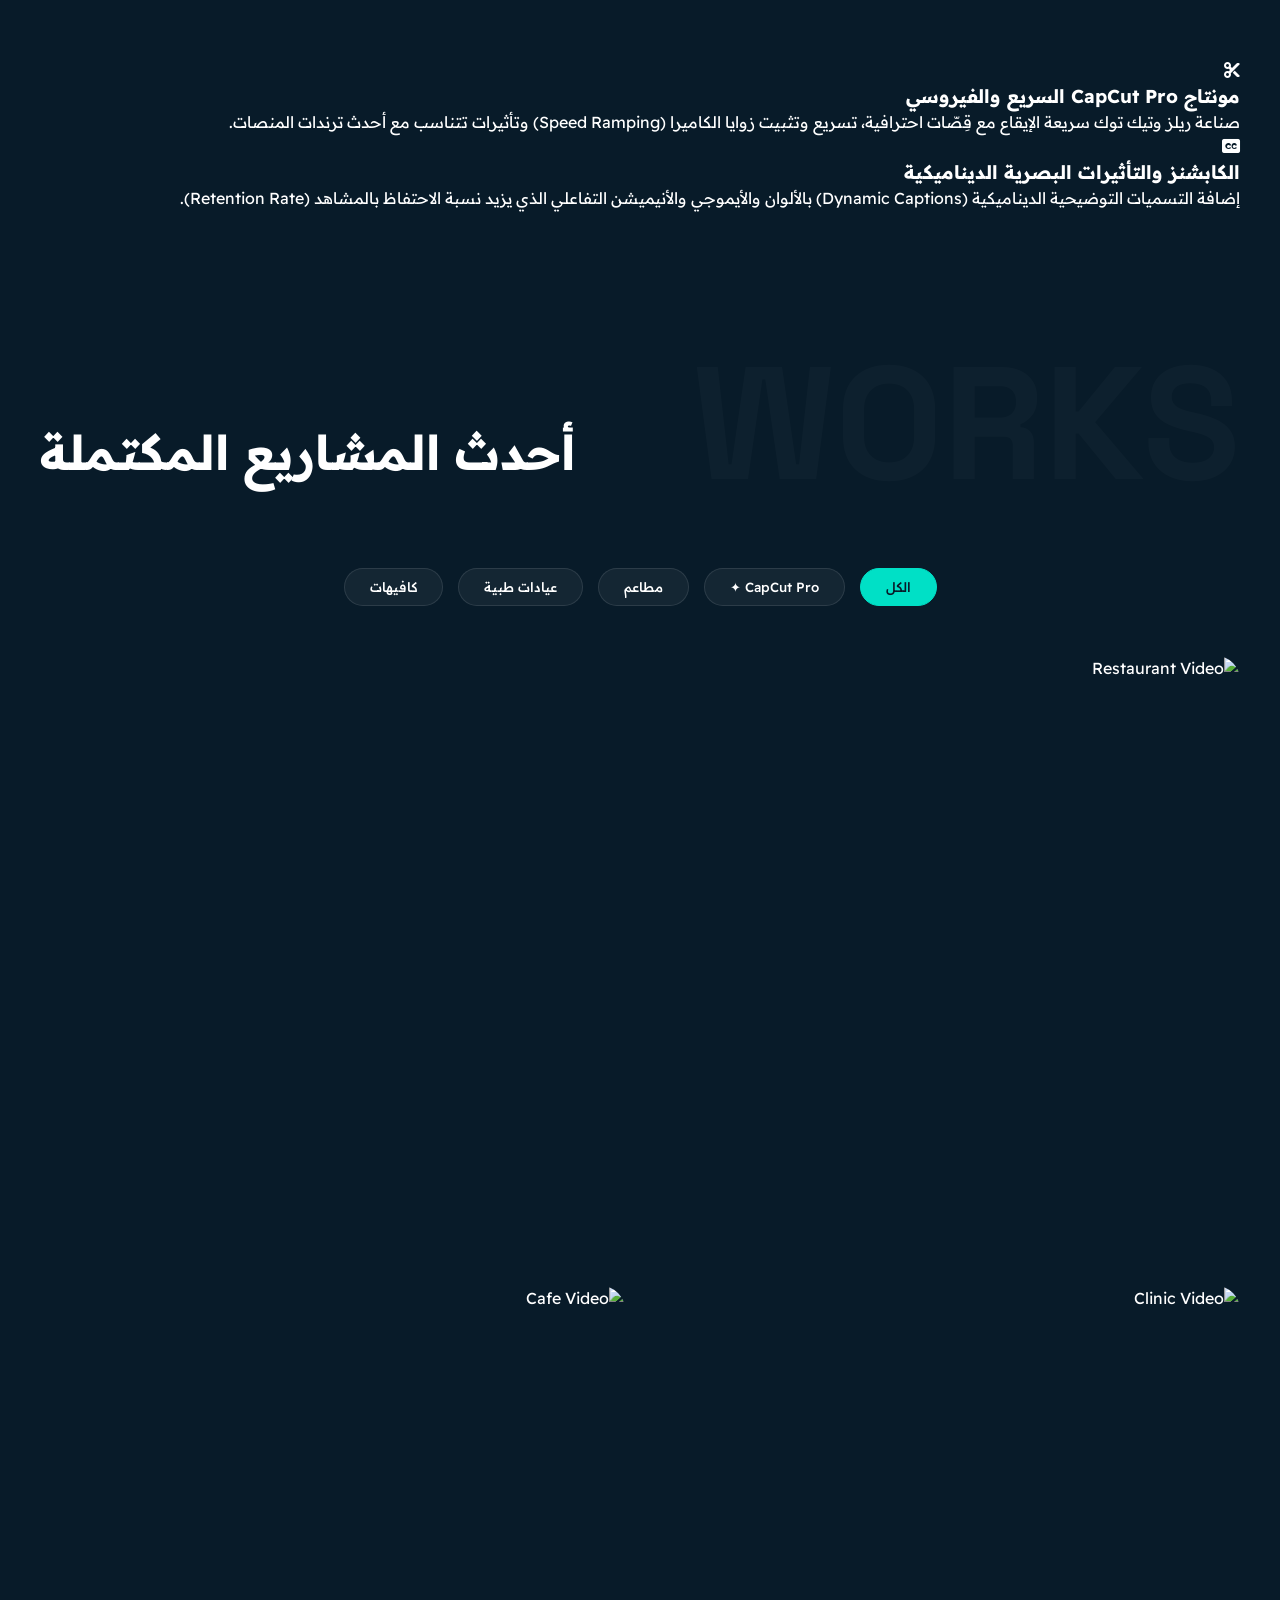
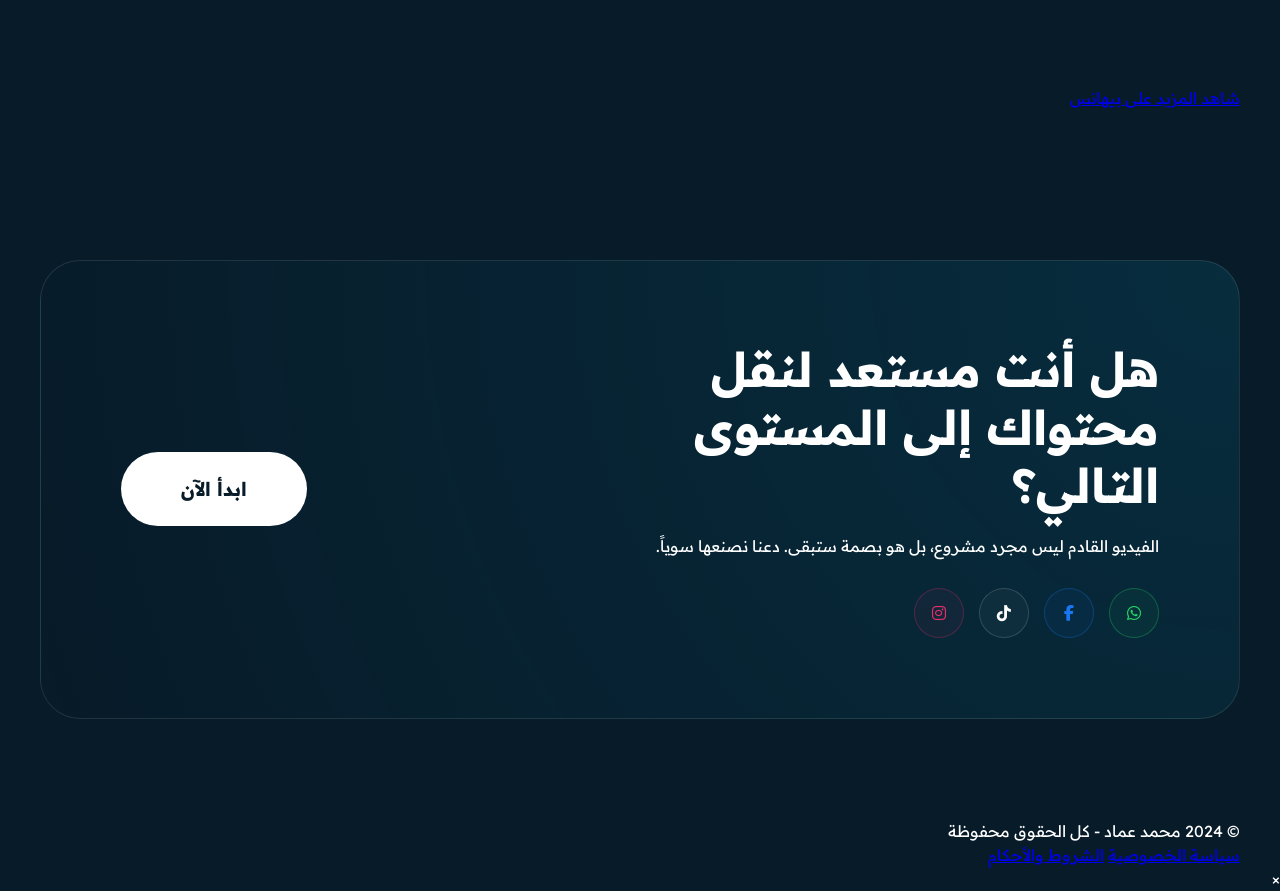
==== commit 2de0c911: "Add files via upload" ====
--- a/index.html
+++ b/index.html
@@ -72,6 +72,26 @@
             
             <div class="container hero-container">
                 <div class="hero-layout">
+                    <div class="hero-visual">
+                        <div class="experience-card glass">
+                            <span class="number">04+</span>
+                    
+                        </div>
+                        <div class="main-frame">
+                            <div class="frame-border"></div>
+                            <div class="frame-content">
+                                <!-- Mohamed's Photo -->
+                                <div class="img-overlay"></div>
+                                <img src="assets/mohamed.png" alt="Mohamed Emad" class="user-hero-img">
+                            </div>
+                            <!-- Floating Elements -->
+                    <i class="fa-solid fa-scissors"></i></div>
+                    <i class="fa-solid fa-bolt-lightning"></i></div>
+                    <i class="fa-solid fa-clapperboard"></i></div>
+                    <i class="fa-solid fa-wand-magic-sparkles"></i></div>
+                        </div>
+                    </div>
+
                     <div class="hero-content">
                         <div class="hero-badge">
                             <span class="badge-dot pulse-green"></span> ✦ خبير المونتاج | CapCut Pro Specialist
@@ -96,26 +116,6 @@
                                 <div class="mouse-icon"></div>
                                 <span>مرر للإبهار</span>
                             </div>
-                        </div>
-                    </div>
-
-                    <div class="hero-visual">
-                        <div class="experience-card glass">
-                            <span class="number">04+</span>
-                    
-                        </div>
-                        <div class="main-frame">
-                            <div class="frame-border"></div>
-                            <div class="frame-content">
-                                <!-- Mohamed's Photo -->
-                                <div class="img-overlay"></div>
-                                <img src="assets/mohamed.png" alt="Mohamed Emad" class="user-hero-img">
-                            </div>
-                            <!-- Floating Elements -->
-                    <i class="fa-solid fa-scissors"></i></div>
-                    <i class="fa-solid fa-bolt-lightning"></i></div>
-                    <i class="fa-solid fa-clapperboard"></i></div>
-                    <i class="fa-solid fa-wand-magic-sparkles"></i></div>
                         </div>
                     </div>
                 </div>
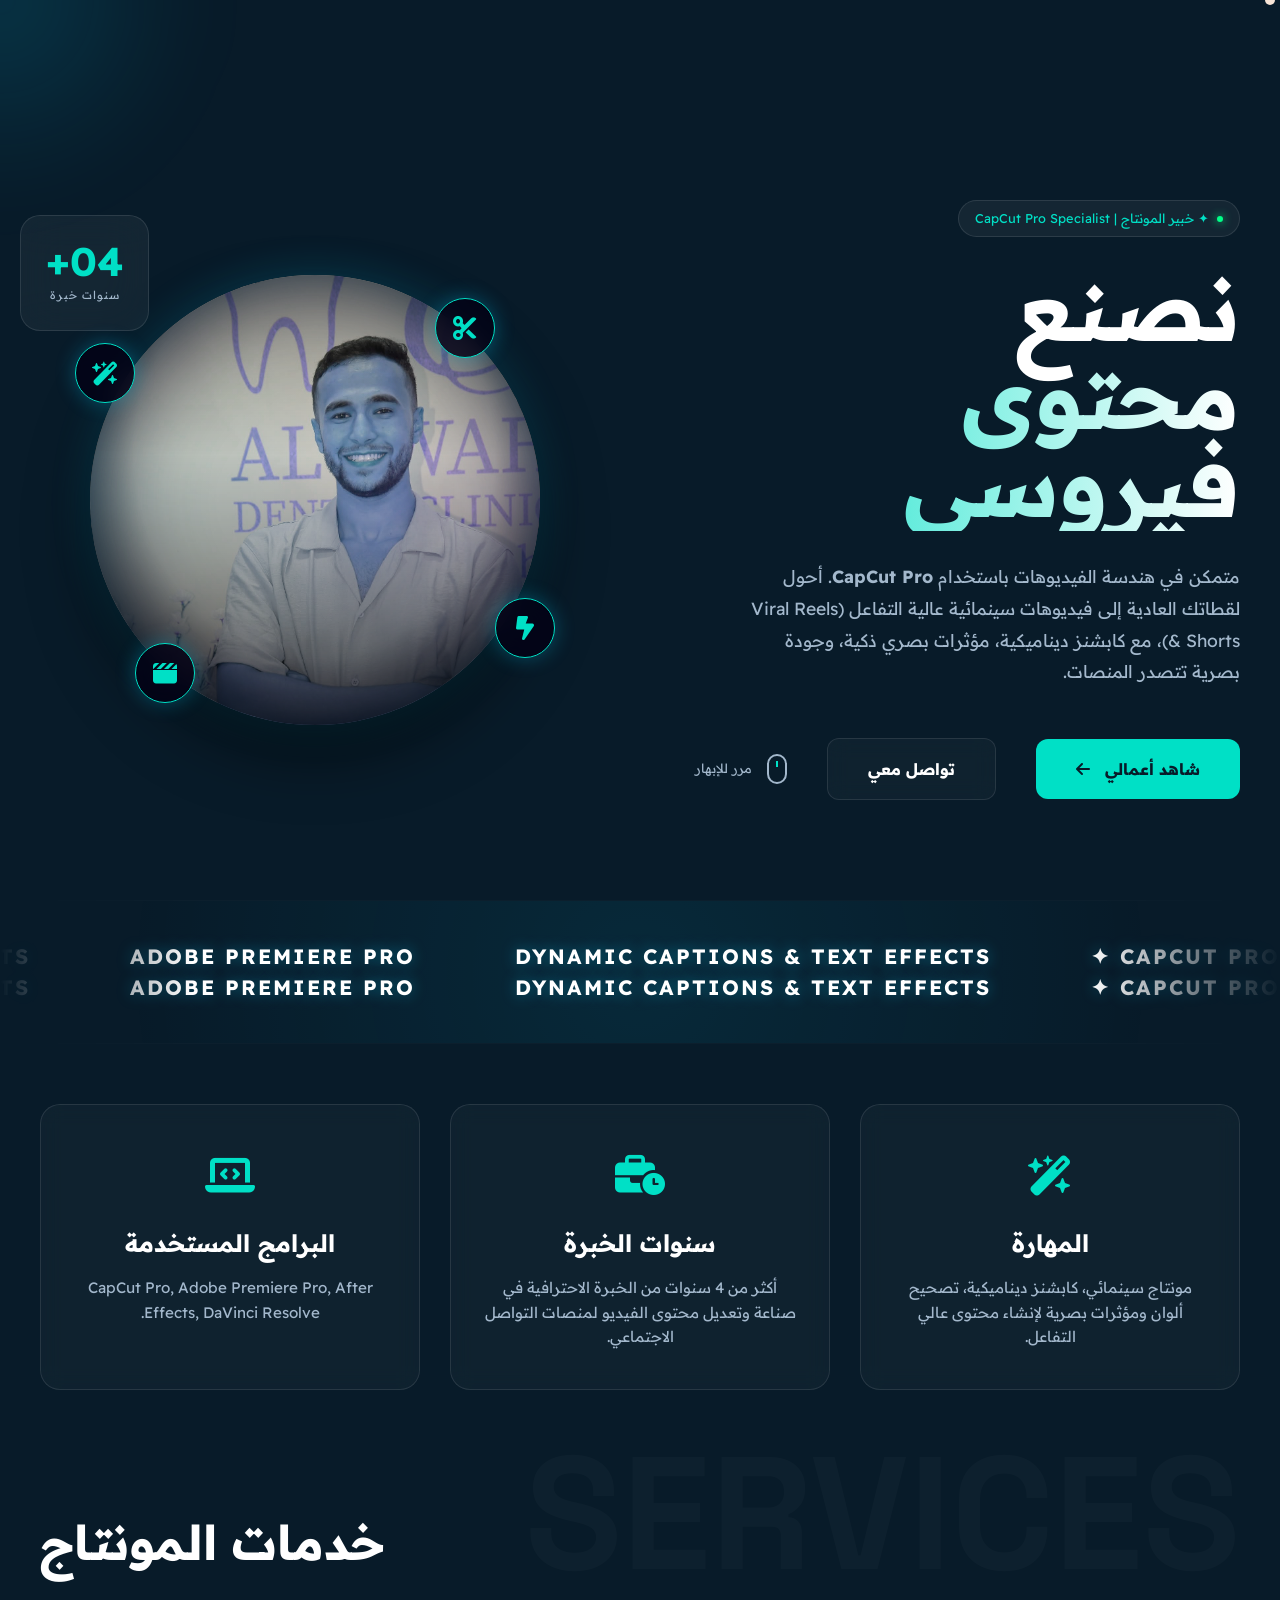
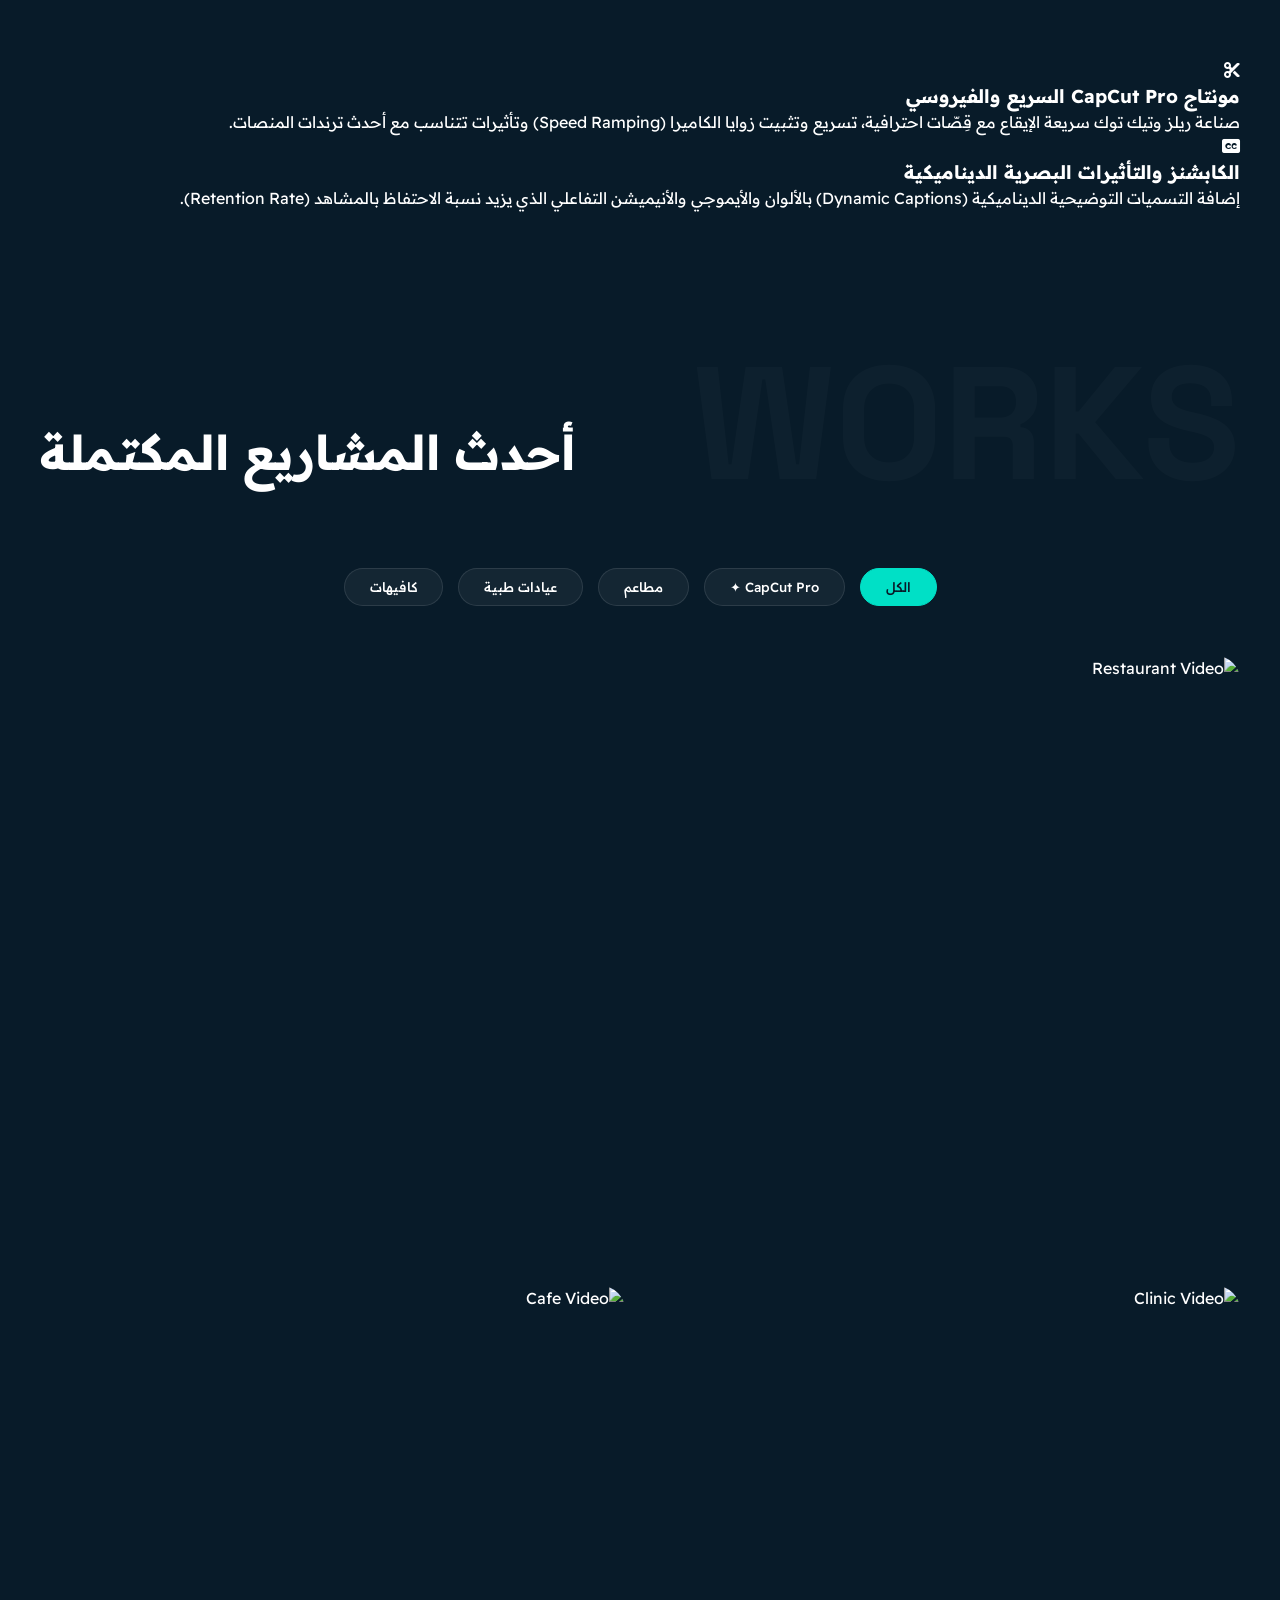
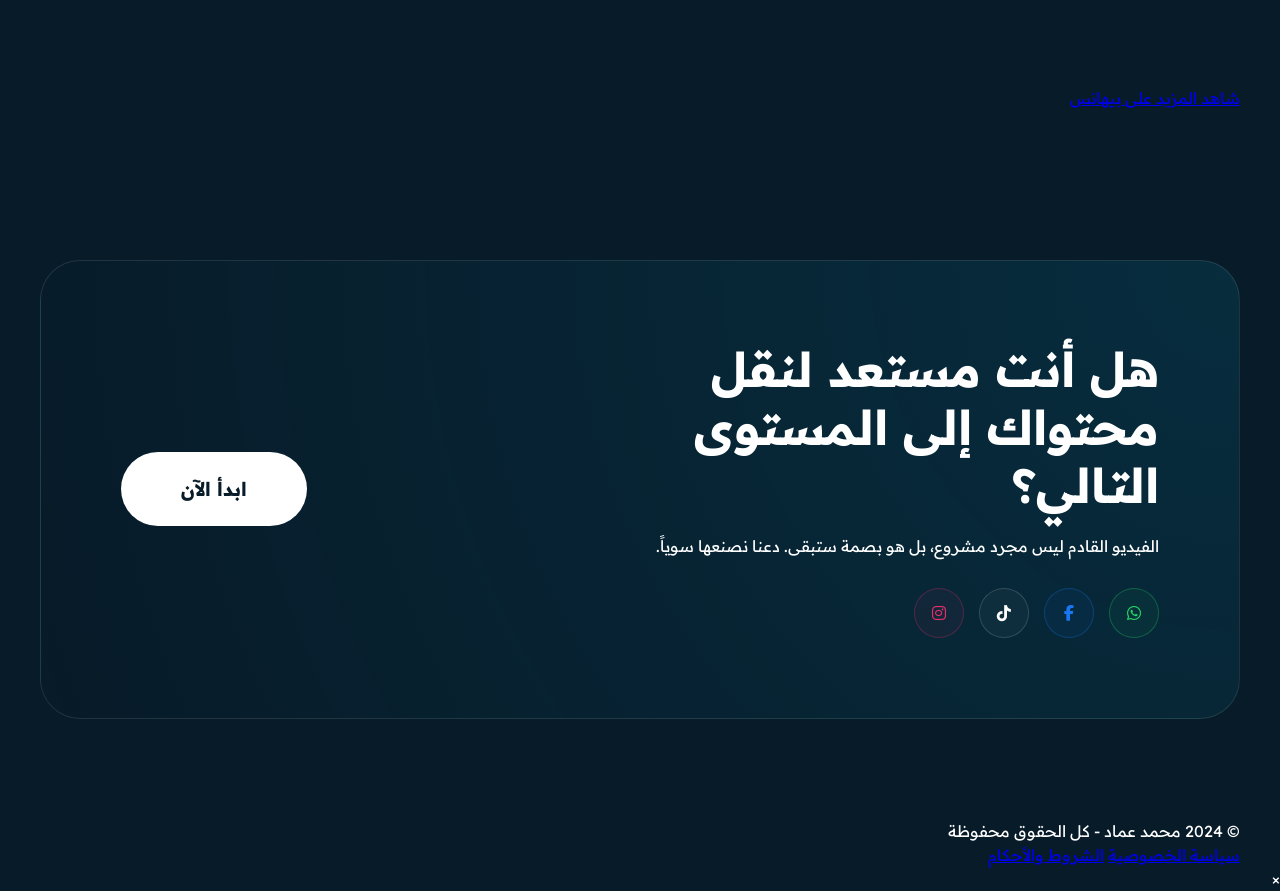
==== commit 762d2c2d: "Add files via upload" ====
--- a/index.html
+++ b/index.html
@@ -72,26 +72,6 @@
             
             <div class="container hero-container">
                 <div class="hero-layout">
-                    <div class="hero-visual">
-                        <div class="experience-card glass">
-                            <span class="number">04+</span>
-                    
-                        </div>
-                        <div class="main-frame">
-                            <div class="frame-border"></div>
-                            <div class="frame-content">
-                                <!-- Mohamed's Photo -->
-                                <div class="img-overlay"></div>
-                                <img src="assets/mohamed.png" alt="Mohamed Emad" class="user-hero-img">
-                            </div>
-                            <!-- Floating Elements -->
-                    <i class="fa-solid fa-scissors"></i></div>
-                    <i class="fa-solid fa-bolt-lightning"></i></div>
-                    <i class="fa-solid fa-clapperboard"></i></div>
-                    <i class="fa-solid fa-wand-magic-sparkles"></i></div>
-                        </div>
-                    </div>
-
                     <div class="hero-content">
                         <div class="hero-badge">
                             <span class="badge-dot pulse-green"></span> ✦ خبير المونتاج | CapCut Pro Specialist
@@ -116,6 +96,25 @@
                                 <div class="mouse-icon"></div>
                                 <span>مرر للإبهار</span>
                             </div>
+                        </div>
+                    </div>
+
+                    <div class="hero-visual">
+                        <div class="experience-card glass">
+                            <span class="number">04+</span>
+                            <span class="label">سنوات خبرة</span>
+                        </div>
+                        <div class="main-frame">
+                            <div class="frame-content">
+                                <!-- Mohamed's Photo -->
+                                <div class="img-overlay"></div>
+                                <img src="assets/mohamed.png" alt="Mohamed Emad" class="user-hero-img">
+                            </div>
+                            <!-- Floating Elements -->
+                            <div class="tool-icon tool-1"><i class="fa-solid fa-scissors"></i></div>
+                            <div class="tool-icon tool-2"><i class="fa-solid fa-bolt-lightning"></i></div>
+                            <div class="tool-icon tool-3"><i class="fa-solid fa-clapperboard"></i></div>
+                            <div class="tool-icon tool-4"><i class="fa-solid fa-wand-magic-sparkles"></i></div>
                         </div>
                     </div>
                 </div>
--- a/style.css
+++ b/style.css
@@ -953,7 +953,7 @@
     .hero-subtitle { margin: 0 auto 50px; }
     .hero-actions { justify-content: center; }
     .hero-title { font-size: 4rem; }
-    .hero-visual { max-width: 600px; margin: 0 auto; }
+    .hero-visual { order: -1; max-width: 600px; margin: 0 auto; }
 }
 
 /* ========================================
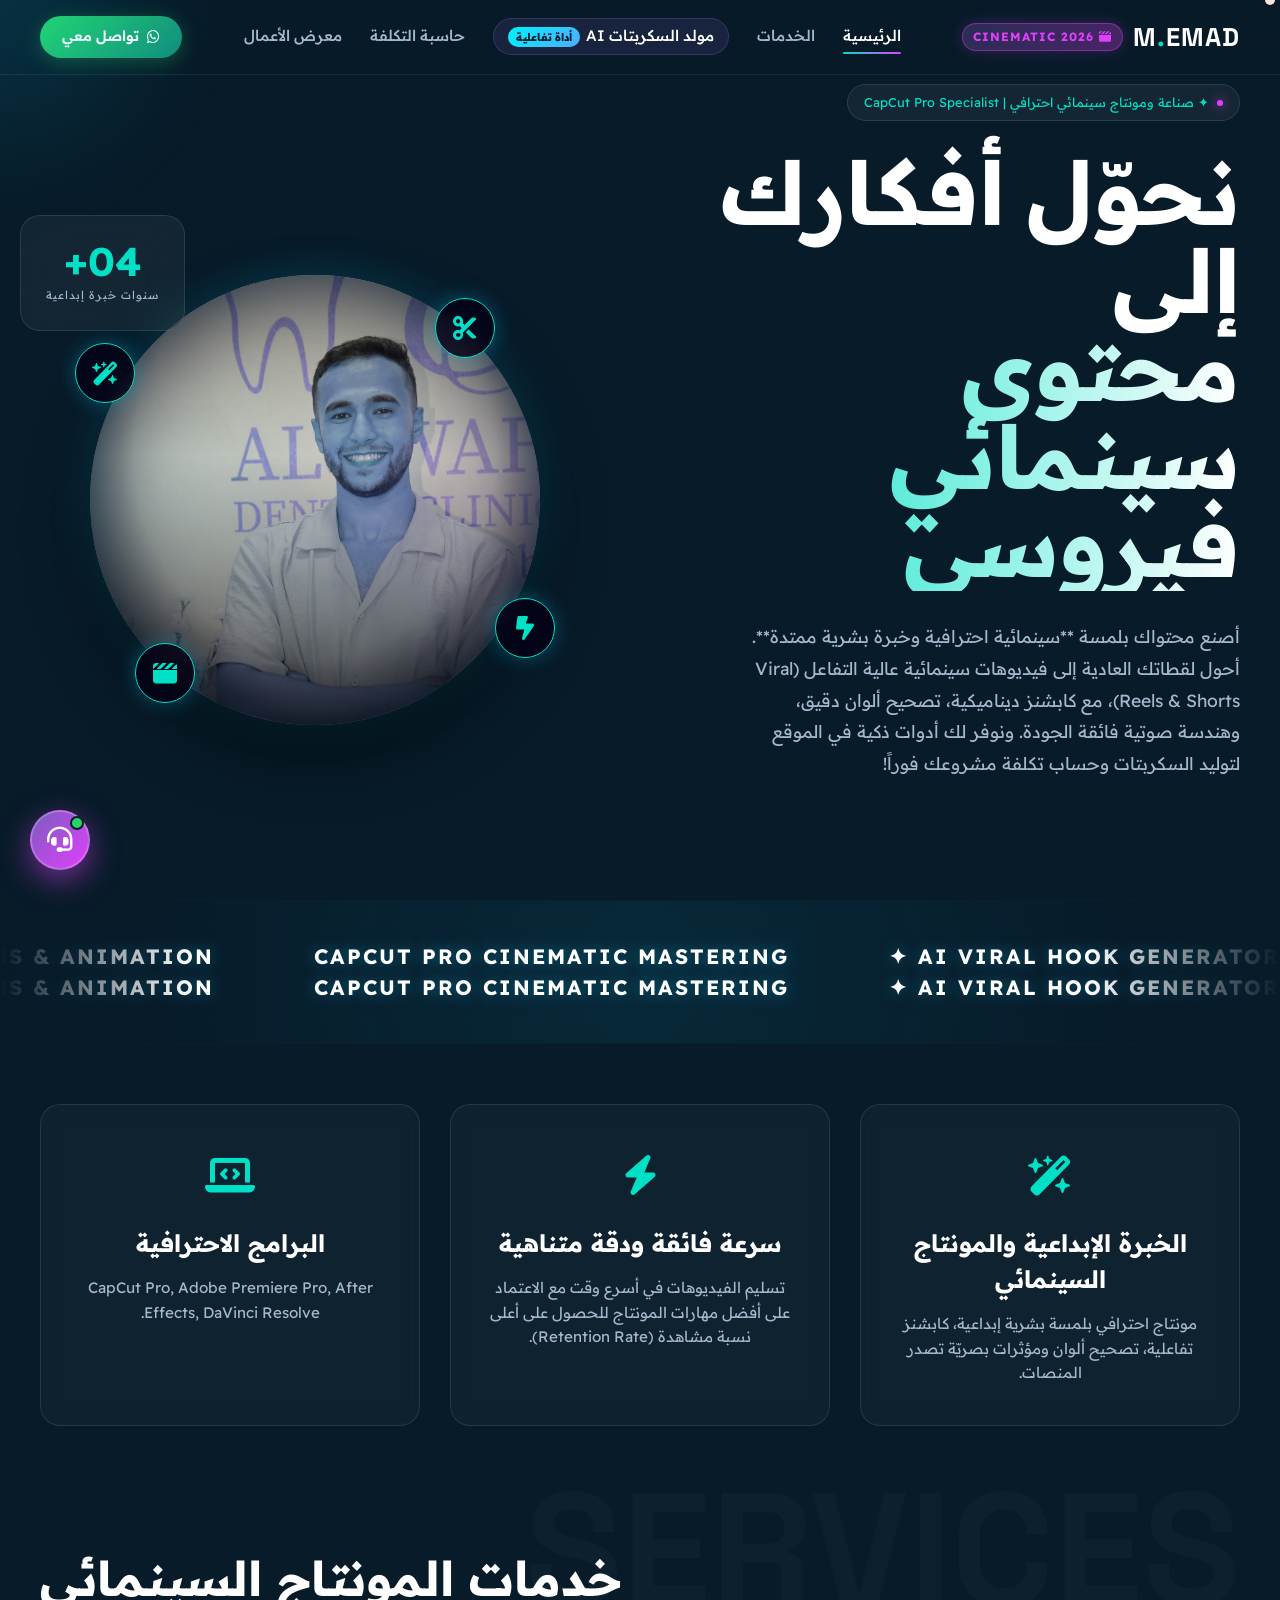
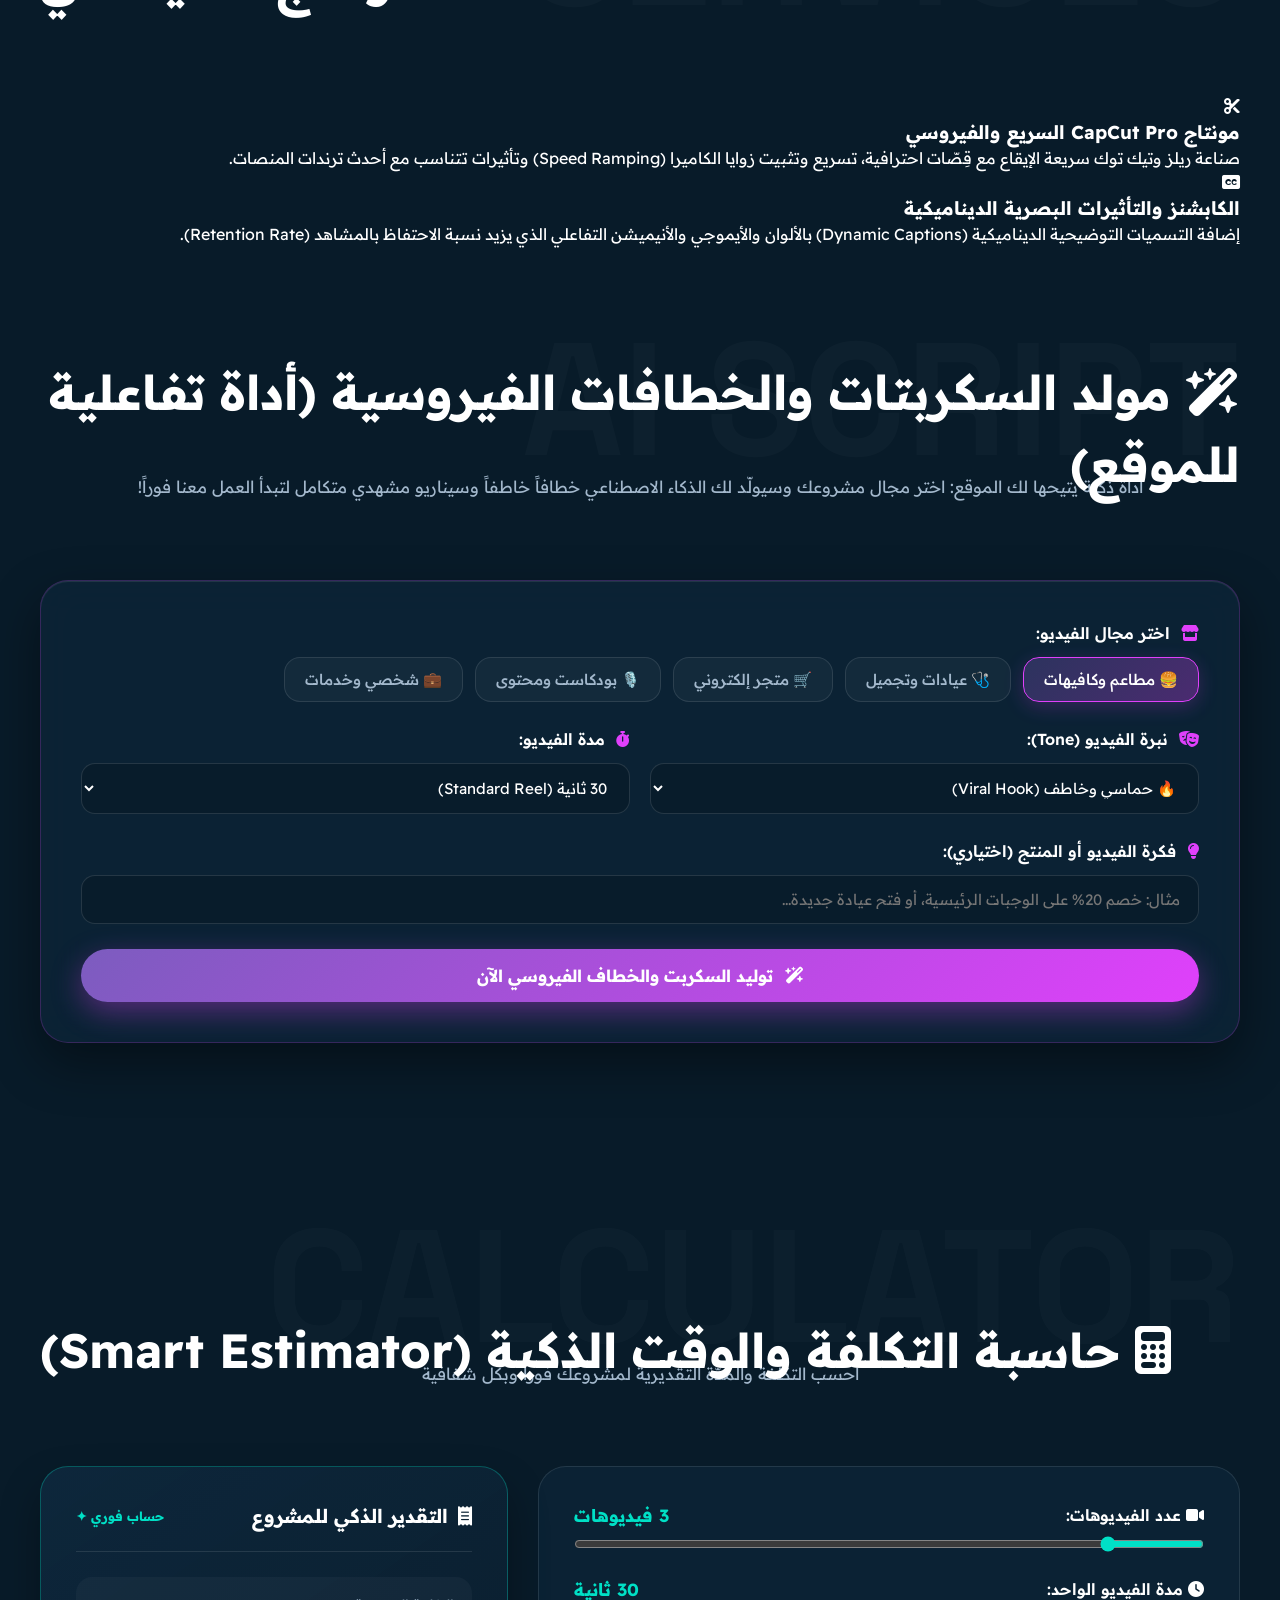
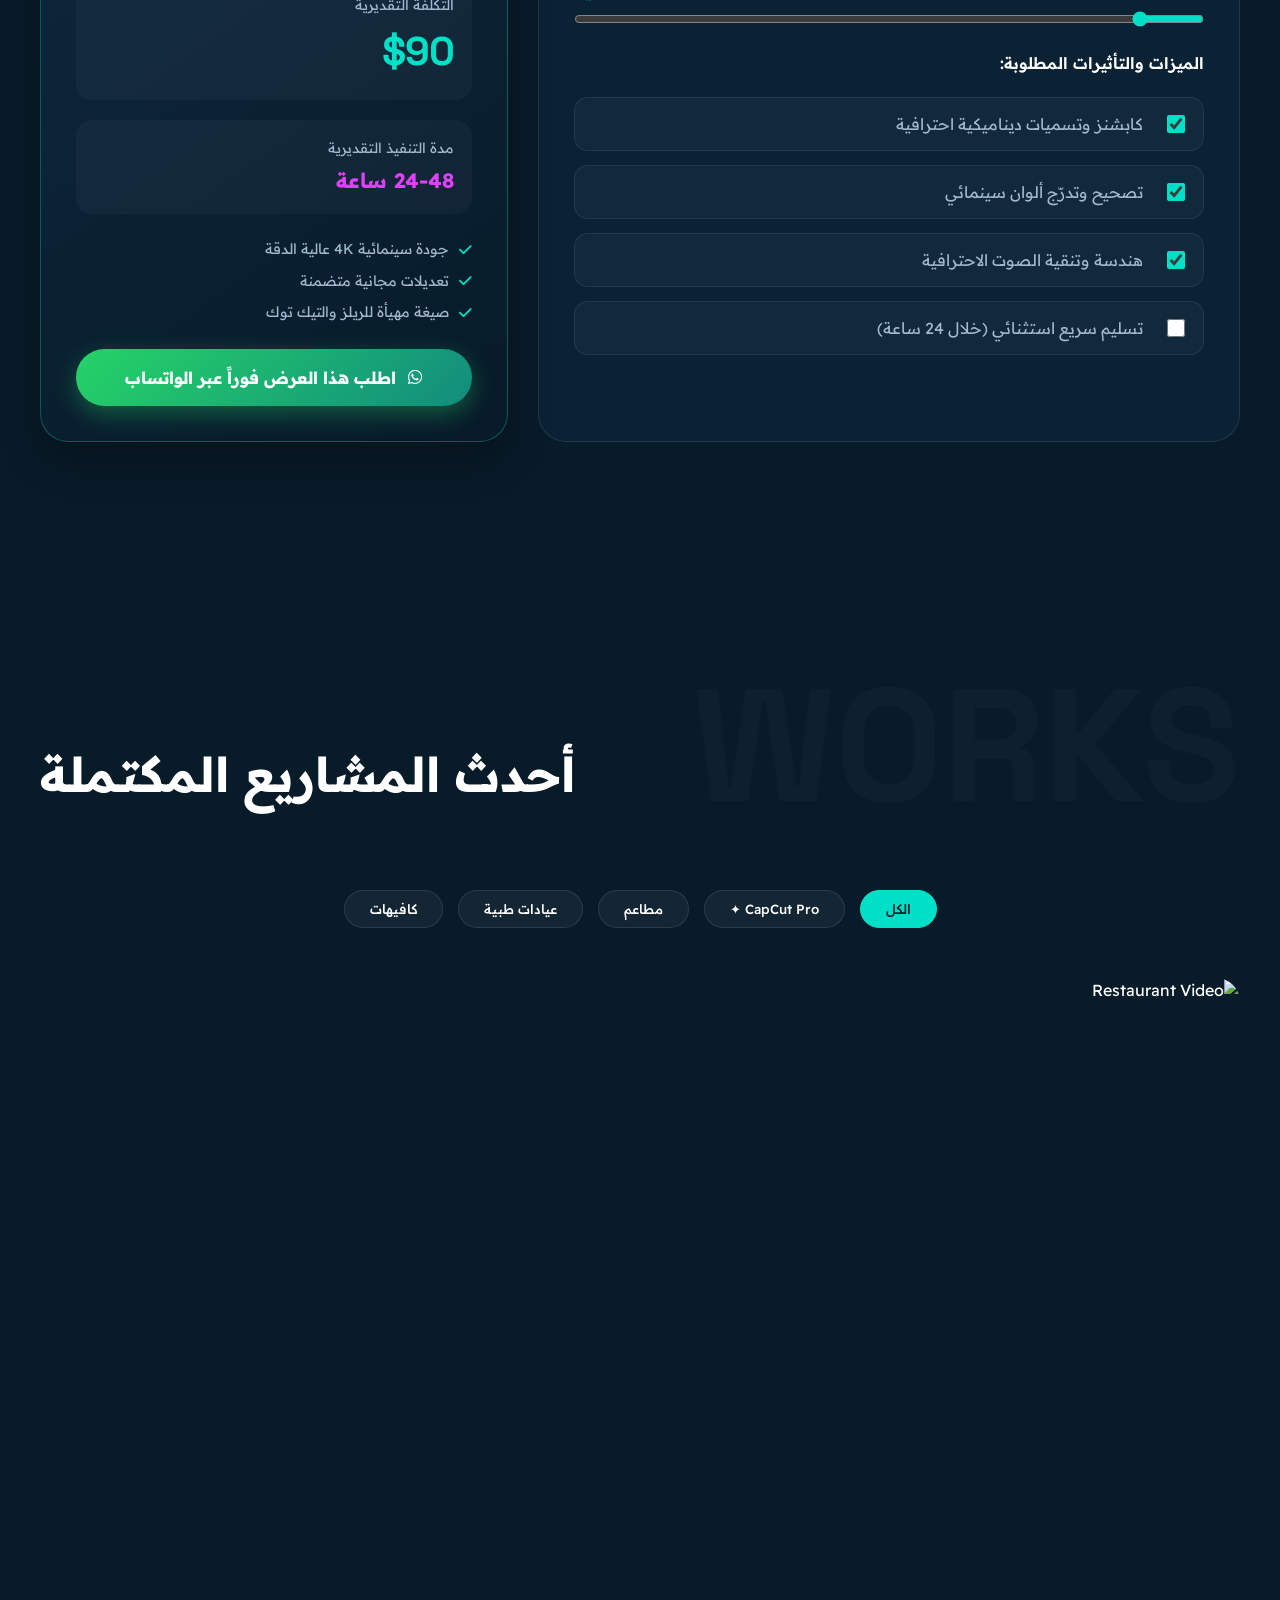
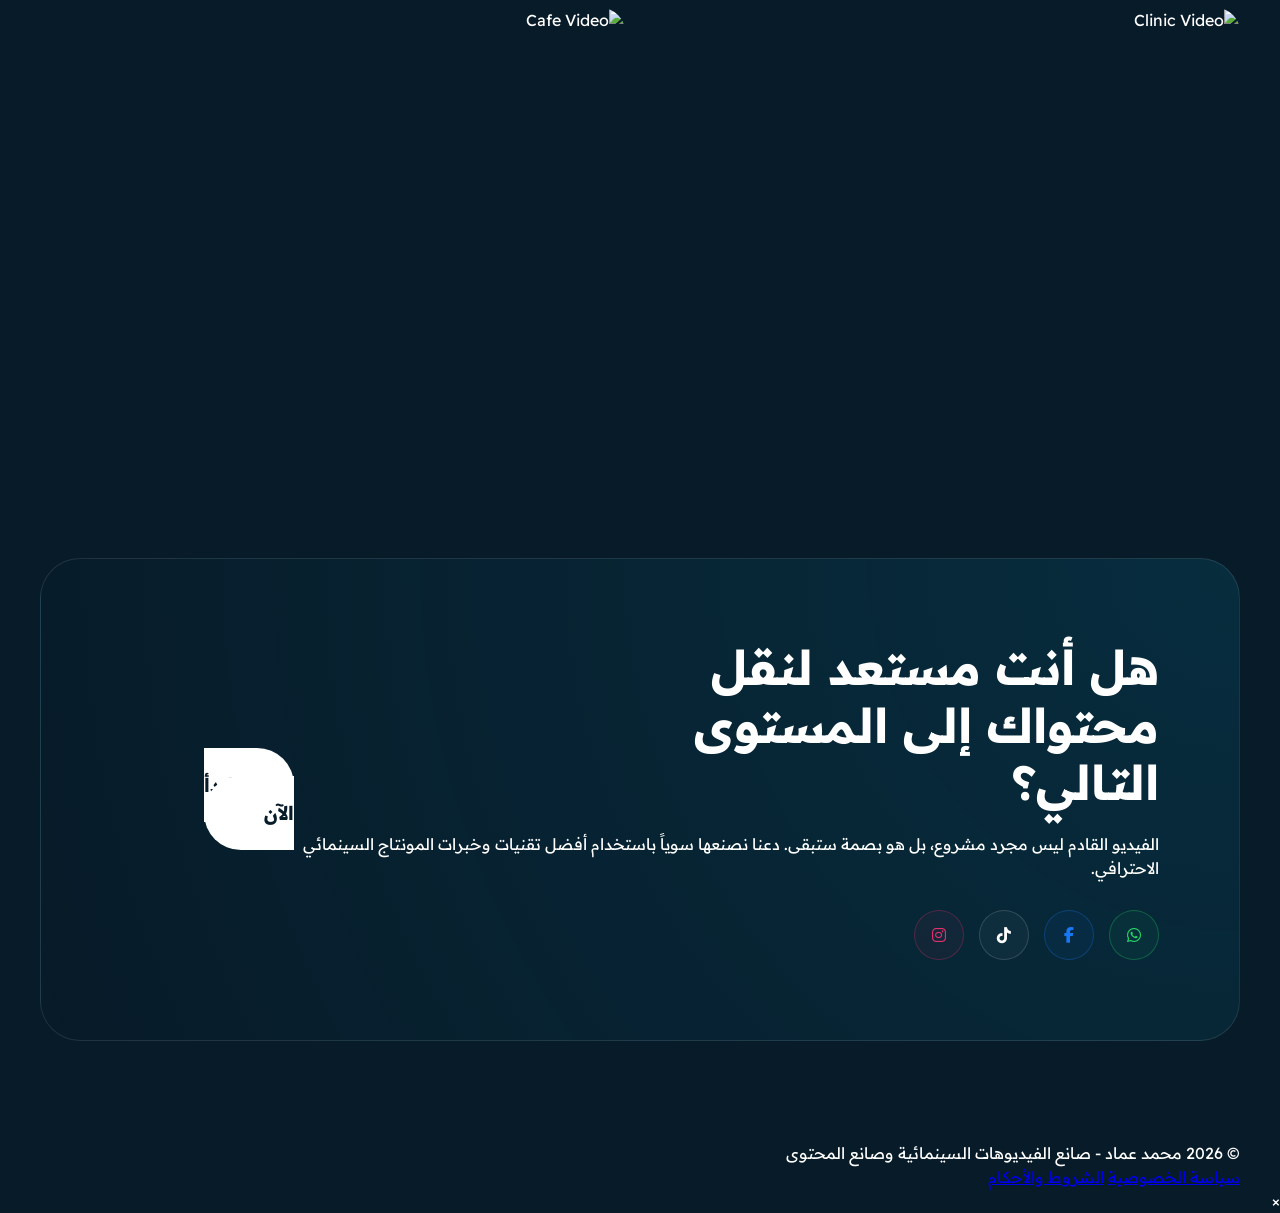
==== commit 281fbc6b: "Add files via upload" ====
--- a/index.html
+++ b/index.html
@@ -3,8 +3,8 @@
 <head>
     <meta charset="UTF-8">
     <meta name="viewport" content="width=device-width, initial-scale=1.0">
-    <title>Mohamed Emad | Cinematic Video Editor</title>
-    <meta name="description" content="البورتفوليو الخاص بمحمد عماد - صانع قصص بصرية ومحرر فيديوهات سينمائية.">
+    <title>Mohamed Emad | Cinematic Video Editor & Content Creator</title>
+    <meta name="description" content="البورتفوليو الفاخر لمحمد عماد - محرر فيديوهات سينمائية وصانع محتوى فيروسي باحترافية وخبرة متميزة.">
     
     <!-- Google Fonts -->
     <link rel="preconnect" href="https://fonts.googleapis.com">
@@ -14,10 +14,10 @@
     <!-- Font Awesome -->
     <link rel="stylesheet" href="https://cdnjs.cloudflare.com/ajax/libs/font-awesome/6.4.0/css/all.min.css">
     
-    <!-- Locomotive Scroll CSS (Simulated via regular CSS for now) -->
+    <!-- Master CSS -->
     <link rel="stylesheet" href="style.css">
     
-    <!-- Critical: Hide custom cursor on touch/mobile devices immediately -->
+    <!-- Hide custom cursor on mobile -->
     <style>
         @media (hover: none), (pointer: coarse), (max-width: 1024px) {
             #cursor, #cursor-blur, .cursor, .cursor-blur {
@@ -35,7 +35,7 @@
     <!-- Preloader -->
     <div class="preloader">
         <div class="loader-content">
-            <div class="logo-loader">M<span>.</span>E</div>
+            <div class="logo-loader">M<span>.</span>EMAD <span class="loader-ai">PORTFOLIO ✦</span></div>
             <div class="progress-bar"><div class="progress"></div></div>
         </div>
     </div>
@@ -45,18 +45,38 @@
     <div class="cursor-blur" id="cursor-blur"></div>
 
     <!-- Header / Nav -->
-    <header>
-                </div>
-            </div>
-        </nav>
+    <header class="main-header">
+        <div class="container nav-container">
+            <a href="#hero" class="logo">
+                <span class="logo-text">M<span>.</span>EMAD</span>
+                <span class="ai-badge-header"><i class="fa-solid fa-clapperboard"></i> CINEMATIC 2026</span>
+            </a>
+            <nav class="desktop-nav">
+                <a href="#hero" class="nav-item active">الرئيسية</a>
+                <a href="#services" class="nav-item">الخدمات</a>
+                <a href="#ai-script-generator" class="nav-item ai-nav-item">
+                    <span>مولد السكربتات AI</span>
+                    <span class="badge-sparkle">أداة تفاعلية</span>
+                </a>
+                <a href="#ai-calculator" class="nav-item">حاسبة التكلفة</a>
+                <a href="#work" class="nav-item">معرض الأعمال</a>
+            </nav>
+            <div class="header-actions">
+                <a href="#contact" class="nav-cta-btn magnetic">
+                    <i class="fa-brands fa-whatsapp"></i>
+                    <span>تواصل معي</span>
+                </a>
+                <button class="menu-toggle" aria-label="القائمة"><i class="fa-solid fa-bars"></i></button>
+            </div>
+        </div>
     </header>
 
     <!-- Mobile Navigation Overlay -->
     <div class="mobile-nav-overlay" id="mobile-nav">
         <a href="#hero" class="mobile-nav-link">الرئيسية</a>
         <a href="#services" class="mobile-nav-link">الخدمات</a>
-
-
+        <a href="#ai-script-generator" class="mobile-nav-link highlight-ai">مولد السكربتات AI ✦</a>
+        <a href="#ai-calculator" class="mobile-nav-link">حاسبة التكلفة</a>
         <a href="#work" class="mobile-nav-link">معرض الأعمال</a>
         <a href="#contact" class="mobile-nav-link contact-pill">تكلم معي</a>
     </div>
@@ -68,77 +88,70 @@
             <div class="animated-grid"></div>
             <div class="ambient-orb orb-1"></div>
             <div class="ambient-orb orb-2"></div>
-
-            
+            <div class="ambient-orb orb-3"></div>
+
             <div class="container hero-container">
                 <div class="hero-layout">
                     <div class="hero-content">
                         <div class="hero-badge">
-                            <span class="badge-dot pulse-green"></span> ✦ خبير المونتاج | CapCut Pro Specialist
+                            <span class="badge-dot pulse-purple"></span> ✦ صناعة ومونتاج سينمائي احترافي | CapCut Pro Specialist
                         </div>
                         <h1 class="hero-title">
-                            <span class="line">نصنع</span>
-                            <span class="line-gradient">محتوى فيروسي</span>
-
+                            <span class="line">نحوّل أفكارك إلى</span>
+                            <span class="line-gradient">محتوى سينمائي فيروسي</span>
                         </h1>
                         <p class="hero-subtitle">
-                            متمكن في هندسة الفيديوهات باستخدام <strong>CapCut Pro</strong>. أحول لقطاتك العادية إلى فيديوهات سينمائية عالية التفاعل (Viral Reels & Shorts)، مع كابشنز ديناميكية، مؤثرات بصري ذكية، وجودة بصرية تتصدر المنصات.
+                            أصنع محتواك بلمسة **سينمائية احترافية وخبرة بشرية ممتدة**. أحول لقطاتك العادية إلى فيديوهات سينمائية عالية التفاعل (Viral Reels & Shorts)، مع كابشنز ديناميكية، تصحيح ألوان دقيق، وهندسة صوتية فائقة الجودة. ونوفر لك أدوات ذكية في الموقع لتوليد السكربتات وحساب تكلفة مشروعك فوراً!
                         </p>
                         <div class="hero-actions">
-                            <a href="#work" class="main-cta">
-                                <span>شاهد أعمالي</span>
+                            <a href="#ai-script-generator" class="main-cta glowing-cta magnetic">
+                                <i class="fa-solid fa-wand-magic-sparkles"></i>
+                                <span>ولد سكربتك بالذكاء الاصطناعي مجاناً</span>
+                            </a>
+                            <a href="#work" class="secondary-cta magnetic">
+                                <span>مشاهدة الأعمال</span>
                                 <i class="fa-solid fa-arrow-left"></i>
                             </a>
-                            <a href="#contact" class="secondary-cta">
-                                <span>تواصل معي</span>
-                            </a>
-                            <div class="scroll-hint">
-                                <div class="mouse-icon"></div>
-                                <span>مرر للإبهار</span>
-                            </div>
                         </div>
                     </div>
 
                     <div class="hero-visual">
                         <div class="experience-card glass">
                             <span class="number">04+</span>
-                            <span class="label">سنوات خبرة</span>
+                            <span class="label">سنوات خبرة إبداعية</span>
                         </div>
                         <div class="main-frame">
                             <div class="frame-content">
-                                <!-- Mohamed's Photo -->
                                 <div class="img-overlay"></div>
                                 <img src="assets/mohamed.png" alt="Mohamed Emad" class="user-hero-img">
                             </div>
-                            <!-- Floating Elements -->
-                            <div class="tool-icon tool-1"><i class="fa-solid fa-scissors"></i></div>
-                            <div class="tool-icon tool-2"><i class="fa-solid fa-bolt-lightning"></i></div>
-                            <div class="tool-icon tool-3"><i class="fa-solid fa-clapperboard"></i></div>
-                            <div class="tool-icon tool-4"><i class="fa-solid fa-wand-magic-sparkles"></i></div>
-                        </div>
-                    </div>
-                </div>
-            </div>
-        </section>
-
-        <!-- Stats Strip -->
+                            <!-- Floating Tech Icons -->
+                            <div class="tool-icon tool-1" title="CapCut Pro Specialist"><i class="fa-solid fa-scissors"></i></div>
+                            <div class="tool-icon tool-2" title="Dynamic Effects & Ramping"><i class="fa-solid fa-bolt-lightning"></i></div>
+                            <div class="tool-icon tool-3" title="Cinematic Color Grading"><i class="fa-solid fa-clapperboard"></i></div>
+                            <div class="tool-icon tool-4" title="Dynamic Captions & Subtitles"><i class="fa-solid fa-wand-magic-sparkles"></i></div>
+                        </div>
+                    </div>
+                </div>
+            </div>
+        </section>
+
+        <!-- Stats Ticker Strip -->
         <section class="stats-strip">
             <div class="ticker">
-                <span>CAPCUT PRO ✦</span>
+                <span>AI VIRAL HOOK GENERATOR ✦</span>
                 <span class="dot"></span>
-                <span>DYNAMIC CAPTIONS & TEXT EFFECTS</span>
+                <span>CAPCUT PRO CINEMATIC MASTERING</span>
                 <span class="dot"></span>
-                <span>ADOBE PREMIERE PRO</span>
-                <span class="dot"></span>
-                <span>AFTER EFFECTS</span>
-                <span class="dot"></span>
-                <span>DAVINCI RESOLVE COLOR GRADING</span>
+                <span>DYNAMIC CAPTIONS & ANIMATION</span>
                 <span class="dot"></span>
                 <span>CINEMATIC COLOR GRADING</span>
                 <span class="dot"></span>
-                <span>VFX & VISUAL EFFECTS</span>
+                <span>PROFESSIONAL AUDIO CLEANING</span>
                 <span class="dot"></span>
-                <span>SPEED RAMPING & REELS</span>
+                <span>HIGH RETENTION REELS & SHORTS</span>
+                <span class="dot"></span>
+                <span>ADOBE PREMIERE PRO & AFTER EFFECTS</span>
             </div>
         </section>
 
@@ -148,17 +161,17 @@
                 <div class="facts-grid">
                     <div class="fact-card glass">
                         <div class="fact-icon"><i class="fa-solid fa-wand-magic-sparkles"></i></div>
-                        <h3>المهارة</h3>
-                        <p>مونتاج سينمائي، كابشنز ديناميكية، تصحيح ألوان ومؤثرات بصرية لإنشاء محتوى عالي التفاعل.</p>
+                        <h3>الخبرة الإبداعية والمونتاج السينمائي</h3>
+                        <p>مونتاج احترافي بلمسة بشرية إبداعية، كابشنز تفاعلية، تصحيح ألوان ومؤثرات بصريّة تصدر المنصات.</p>
                     </div>
                     <div class="fact-card glass">
-                        <div class="fact-icon"><i class="fa-solid fa-business-time"></i></div>
-                        <h3>سنوات الخبرة</h3>
-                        <p>أكثر من 4 سنوات من الخبرة الاحترافية في صناعة وتعديل محتوى الفيديو لمنصات التواصل الاجتماعي.</p>
+                        <div class="fact-icon"><i class="fa-solid fa-bolt"></i></div>
+                        <h3>سرعة فائقة ودقة متناهية</h3>
+                        <p>تسليم الفيديوهات في أسرع وقت مع الاعتماد على أفضل مهارات المونتاج للحصول على أعلى نسبة مشاهدة (Retention Rate).</p>
                     </div>
                     <div class="fact-card glass">
                         <div class="fact-icon"><i class="fa-solid fa-laptop-code"></i></div>
-                        <h3>البرامج المستخدمة</h3>
+                        <h3>البرامج الاحترافية</h3>
                         <p>CapCut Pro, Adobe Premiere Pro, After Effects, DaVinci Resolve.</p>
                     </div>
                 </div>
@@ -170,7 +183,7 @@
             <div class="container">
                 <div class="section-title-area">
                     <h2 class="title-bg">SERVICES</h2>
-                    <h3 class="title-top">خدمات المونتاج</h3>
+                    <h3 class="title-top">خدمات المونتاج السينمائي</h3>
                 </div>
                 <div class="services-grid">
                     <div class="service-card glass">
@@ -187,9 +200,183 @@
             </div>
         </section>
 
-
-
-
+        <!-- ==================== AI FEATURE 1: AI SCRIPT & HOOK GENERATOR (INTERACTIVE SITE TOOL) ==================== -->
+        <section id="ai-script-generator" class="ai-section script-section">
+            <div class="container">
+                <div class="section-title-area">
+                    <h2 class="title-bg">AI SCRIPT</h2>
+                    <h3 class="title-top">
+                        <i class="fa-solid fa-wand-magic-sparkles"></i> مولد السكربتات والخطافات الفيروسية (أداة تفاعلية للموقع)
+                    </h3>
+                    <p class="section-subtitle">أداة ذكية يتيحها لك الموقع: اختر مجال مشروعك وسيولّد لك الذكاء الاصطناعي خطافاً خاطفاً وسيناريو مشهدي متكامل لتبدأ العمل معنا فوراً!</p>
+                </div>
+
+                <div class="ai-generator-card glass">
+                    <div class="generator-controls">
+                        <!-- Niche Selection -->
+                        <div class="form-group-ai">
+                            <label><i class="fa-solid fa-store"></i> اختر مجال الفيديو:</label>
+                            <div class="niche-chips" id="niche-selector">
+                                <button type="button" class="niche-chip active" data-niche="restaurants">🍔 مطاعم وكافيهات</button>
+                                <button type="button" class="niche-chip" data-niche="clinics">🩺 عيادات وتجميل</button>
+                                <button type="button" class="niche-chip" data-niche="ecommerce">🛒 متجر إلكتروني</button>
+                                <button type="button" class="niche-chip" data-niche="podcast">🎙️ بودكاست ومحتوى</button>
+                                <button type="button" class="niche-chip" data-niche="personal">💼 شخصي وخدمات</button>
+                            </div>
+                        </div>
+
+                        <!-- Tone Selection -->
+                        <div class="form-row-ai">
+                            <div class="form-group-ai">
+                                <label><i class="fa-solid fa-masks-theater"></i> نبرة الفيديو (Tone):</label>
+                                <select id="ai-tone-select" class="ai-select">
+                                    <option value="viral">🔥 حماسي وخاطف (Viral Hook)</option>
+                                    <option value="cinematic">🎬 سينمائي وفاخر (Luxury & Cinematic)</option>
+                                    <option value="educational">💡 تعليمي ومبسط (Educational & Value)</option>
+                                    <option value="funny">😂 كوميدي وتفاعلي (Funny & Engaging)</option>
+                                </select>
+                            </div>
+
+                            <div class="form-group-ai">
+                                <label><i class="fa-solid fa-stopwatch"></i> مدة الفيديو:</label>
+                                <select id="ai-duration-select" class="ai-select">
+                                    <option value="15">15 ثانية (Reels / TikTok Short)</option>
+                                    <option value="30" selected>30 ثانية (Standard Reel)</option>
+                                    <option value="60">60 ثانية (Detailed Story / In-depth)</option>
+                                </select>
+                            </div>
+                        </div>
+
+                        <!-- Custom Prompt Topic -->
+                        <div class="form-group-ai">
+                            <label><i class="fa-solid fa-lightbulb"></i> فكرة الفيديو أو المنتج (اختياري):</label>
+                            <input type="text" id="ai-topic-input" class="ai-input" placeholder="مثال: خصم 20% على الوجبات الرئيسية، أو فتح عيادة جديدة...">
+                        </div>
+
+                        <!-- Action Button -->
+                        <button type="button" id="generate-script-btn" class="cyber-btn glowing-btn">
+                            <i class="fa-solid fa-wand-magic-sparkles"></i>
+                            <span>توليد السكربت والخطاف الفيروسي الآن</span>
+                        </button>
+                    </div>
+
+                    <!-- Output Preview Container -->
+                    <div class="generator-output" id="script-output-container" style="display: none;">
+                        <div class="output-header">
+                            <h4><i class="fa-solid fa-microchip"></i> نتائج الذكاء الاصطناعي (AI Generated Script)</h4>
+                            <span class="ai-badge-sm">جاهز للتنفيذ ✦</span>
+                        </div>
+
+                        <div class="script-content-box" id="script-result-content">
+                            <!-- Dynamic Content Inserted via JS -->
+                        </div>
+
+                        <div class="output-actions">
+                            <button type="button" id="copy-script-btn" class="action-btn outline">
+                                <i class="fa-regular fa-copy"></i>
+                                <span>نسخ السكربت</span>
+                            </button>
+                            <button type="button" id="whatsapp-script-btn" class="action-btn whatsapp">
+                                <i class="fa-brands fa-whatsapp"></i>
+                                <span>إرسال السكربت لمحمد عماد لبدء المونتاج</span>
+                            </button>
+                        </div>
+                    </div>
+                </div>
+            </div>
+        </section>
+
+        <!-- ==================== AI FEATURE 3: AI SMART COST CALCULATOR ==================== -->
+        <section id="ai-calculator" class="ai-section calculator-section">
+            <div class="container">
+                <div class="section-title-area">
+                    <h2 class="title-bg">CALCULATOR</h2>
+                    <h3 class="title-top">
+                        <i class="fa-solid fa-calculator"></i> حاسبة التكلفة والوقت الذكية (Smart Estimator)
+                    </h3>
+                    <p class="section-subtitle">احسب التكلفة والمدّة التقديرية لمشروعك فوراً وبكل شفافية</p>
+                </div>
+
+                <div class="calculator-grid">
+                    <div class="calc-controls-card glass">
+                        <!-- Number of Videos -->
+                        <div class="calc-group">
+                            <div class="calc-label-row">
+                                <span><i class="fa-solid fa-video"></i> عدد الفيديوهات:</span>
+                                <strong id="video-count-val" class="calc-val">3 فيديوهات</strong>
+                            </div>
+                            <input type="range" id="video-count-range" min="1" max="15" value="3" class="calc-range">
+                        </div>
+
+                        <!-- Video Length -->
+                        <div class="calc-group">
+                            <div class="calc-label-row">
+                                <span><i class="fa-solid fa-clock"></i> مدة الفيديو الواحد:</span>
+                                <strong id="video-len-val" class="calc-val">30 ثانية</strong>
+                            </div>
+                            <input type="range" id="video-len-range" min="15" max="180" step="15" value="30" class="calc-range">
+                        </div>
+
+                        <!-- Additional Enhancements -->
+                        <div class="calc-group">
+                            <label class="calc-section-label">الميزات والتأثيرات المطلوبة:</label>
+                            <div class="checkbox-options">
+                                <label class="checkbox-card">
+                                    <input type="checkbox" id="chk-captions" checked>
+                                    <span class="checkmark"></span>
+                                    <span>كابشنز وتسميات ديناميكية احترافية</span>
+                                </label>
+                                <label class="checkbox-card">
+                                    <input type="checkbox" id="chk-color" checked>
+                                    <span class="checkmark"></span>
+                                    <span>تصحيح وتدرّج ألوان سينمائي</span>
+                                </label>
+                                <label class="checkbox-card">
+                                    <input type="checkbox" id="chk-audio" checked>
+                                    <span class="checkmark"></span>
+                                    <span>هندسة وتنقية الصوت الاحترافية</span>
+                                </label>
+                                <label class="checkbox-card">
+                                    <input type="checkbox" id="chk-express">
+                                    <span class="checkmark"></span>
+                                    <span>تسليم سريع استثنائي (خلال 24 ساعة)</span>
+                                </label>
+                            </div>
+                        </div>
+                    </div>
+
+                    <!-- Estimate Summary Card -->
+                    <div class="calc-summary-card glass glowing-border">
+                        <div class="summary-header">
+                            <h4><i class="fa-solid fa-receipt"></i> التقدير الذكي للمشروع</h4>
+                            <span class="summary-status">حساب فوري ✦</span>
+                        </div>
+
+                        <div class="summary-metrics">
+                            <div class="metric-box">
+                                <span class="metric-title">التكلفة التقديرية</span>
+                                <span class="metric-price" id="calc-total-price">---$</span>
+                            </div>
+                            <div class="metric-box">
+                                <span class="metric-title">مدة التنفيذ التقديرية</span>
+                                <span class="metric-time" id="calc-delivery-time">24-48 ساعة</span>
+                            </div>
+                        </div>
+
+                        <ul class="summary-features" id="calc-features-list">
+                            <li><i class="fa-solid fa-check"></i> جودة سينمائية 4K عالية الدقة</li>
+                            <li><i class="fa-solid fa-check"></i> تعديلات مجانية متضمنة</li>
+                            <li><i class="fa-solid fa-check"></i> صيغة مهيأة للريلز والتيك توك</li>
+                        </ul>
+
+                        <a href="https://wa.me/201001376298" target="_blank" id="calc-whatsapp-btn" class="cyber-btn whatsapp-action">
+                            <i class="fa-brands fa-whatsapp"></i>
+                            <span>اطلب هذا العرض فوراً عبر الواتساب</span>
+                        </a>
+                    </div>
+                </div>
+            </div>
+        </section>
 
         <!-- Showcase Section -->
         <section id="work" class="work-section">
@@ -216,7 +403,7 @@
                             <div class="card-overlay">
                                 <div class="card-meta">
                                     <span class="category">مطاعم</span>
-                                    <h4 class="project-title">إعلان مطعم مأكولات بحرية</h4>
+                                    <h4 class="project-title">إعلان مطعم مأكولات بحرية سينمائي</h4>
                                 </div>
                                 <div class="view-btn">
                                     <i class="fa-solid fa-play"></i>
@@ -248,7 +435,7 @@
                             <div class="card-overlay">
                                 <div class="card-meta">
                                     <span class="category">كافيهات</span>
-                                    <h4 class="project-title">تغطية افتتاح كافيه</h4>
+                                    <h4 class="project-title">تغطية افتتاح كافيه فخم</h4>
                                 </div>
                                 <div class="view-btn">
                                     <i class="fa-solid fa-play"></i>
@@ -256,10 +443,6 @@
                             </div>
                         </div>
                     </div>
-                </div>
-                
-                <div class="more-works">
-                    <a href="#" class="outline-btn">شاهد المزيد على بيهانس</a>
                 </div>
             </div>
         </section>
@@ -270,7 +453,7 @@
                 <div class="contact-card glass">
                     <div class="contact-text">
                         <h2>هل أنت مستعد لنقل محتواك إلى المستوى التالي؟</h2>
-                        <p>الفيديو القادم ليس مجرد مشروع، بل هو بصمة ستبقى. دعنا نصنعها سوياً.</p>
+                        <p>الفيديو القادم ليس مجرد مشروع، بل هو بصمة ستبقى. دعنا نصنعها سوياً باستخدام أفضل تقنيات وخبرات المونتاج السينمائي الاحترافي.</p>
                         <div class="contact-links">
                             <div class="social-pills">
                                 <a href="https://wa.me/201001376298" class="whatsapp" target="_blank"><i class="fa-brands fa-whatsapp"></i></a>
@@ -290,13 +473,56 @@
 
     <footer class="main-footer">
         <div class="container footer-content">
-            <p>© 2024 محمد عماد - كل الحقوق محفوظة</p>
+            <p>© 2026 محمد عماد - صانع الفيديوهات السينمائية وصانع المحتوى</p>
             <div class="footer-links">
                 <a href="#">سياسة الخصوصية</a>
                 <a href="#">الشروط والأحكام</a>
             </div>
         </div>
     </footer>
+
+    <!-- ==================== FLOATING AI ASSISTANT BOT WIDGET ==================== -->
+    <div id="ai-assistant-widget" class="ai-widget-container">
+        <!-- Floating Trigger Button -->
+        <button id="ai-bot-toggle-btn" class="ai-bot-fab" title="مساعد الموقع التفاعلي">
+            <i class="fa-solid fa-headset"></i>
+            <span class="online-dot"></span>
+        </button>
+
+        <!-- Chat Modal Container -->
+        <div id="ai-chat-window" class="ai-chat-window" style="display: none;">
+            <div class="chat-header">
+                <div class="bot-info">
+                    <div class="bot-avatar"><i class="fa-solid fa-headset"></i></div>
+                    <div>
+                        <h4>M.EMAD Website Assistant ✦</h4>
+                        <span class="bot-status"><span class="green-dot"></span> متصل الآن للمساعدة</span>
+                    </div>
+                </div>
+                <button id="ai-chat-close" class="chat-close-btn">&times;</button>
+            </div>
+
+            <div class="chat-body" id="chat-messages-container">
+                <div class="chat-message bot">
+                    <div class="message-bubble">
+                        أهلاً بك! 👋 أنا **مساعد الموقع الخاص بمحمد عماد**. كيف يمكنني مساعدتك اليوم في الاستفسار عن الخدمات أو توليد سكربت لمشروعك؟
+                    </div>
+                </div>
+                
+                <!-- Quick Preset Prompts -->
+                <div class="quick-prompts-row" id="quick-prompts">
+                    <button class="quick-prompt-btn" data-msg="ما هي خطوات بدء مشروع المونتاج؟">💡 كيف نبدأ العمل؟</button>
+                    <button class="quick-prompt-btn" data-msg="ما هي أسعار المونتاج والخدمات؟">💰 أسعار الخدمات</button>
+                    <button class="quick-prompt-btn" data-msg="كيف أستخدم مولد السكربتات الذكي؟">🪄 مولد السكربتات</button>
+                </div>
+            </div>
+
+            <div class="chat-footer">
+                <input type="text" id="chat-user-input" placeholder="اكتب سؤالك هنا..." autocomplete="off">
+                <button id="chat-send-btn" class="chat-send"><i class="fa-solid fa-paper-plane"></i></button>
+            </div>
+        </div>
+    </div>
 
     <!-- Social Contact Modal -->
     <div id="social-modal" class="social-modal-overlay">
--- a/style.css
+++ b/style.css
@@ -949,11 +949,11 @@
 
 /* --- Responsive --- */
 @media (max-width: 1100px) {
-    .hero-layout { grid-template-columns: 1fr; text-align: center; gap: 60px; }
+    .hero-layout { display: flex; flex-direction: column-reverse; align-items: center; text-align: center; gap: 60px; }
     .hero-subtitle { margin: 0 auto 50px; }
     .hero-actions { justify-content: center; }
     .hero-title { font-size: 4rem; }
-    .hero-visual { order: -1; max-width: 600px; margin: 0 auto; }
+    .hero-visual { max-width: 600px; margin: 0 auto; }
 }
 
 /* ========================================
@@ -988,7 +988,9 @@
         padding-bottom: 60px;
     }
     .hero-layout {
-        grid-template-columns: 1fr;
+        display: flex;
+        flex-direction: column-reverse;
+        align-items: center;
         text-align: center;
         gap: 40px;
     }
@@ -1835,6 +1837,7 @@
     border: 1px solid rgba(0, 242, 254, 0.4);
 }
 
+
 /* Media Queries */
 @media (max-width: 768px) {
     .ba-slider-container { height: 320px; }
@@ -1845,3 +1848,954 @@
     .whatsapp-send-btn { width: 100%; justify-content: center; font-size: 0.95rem; }
 }
 
+/* ==========================================================================
+   FUTURISTIC AI 2026 DESIGN SYSTEM & STYLES (M.EMAD PORTFOLIO)
+   ========================================================================== */
+
+/* --- Main Header Nav --- */
+.main-header {
+    position: fixed;
+    top: 0;
+    left: 0;
+    right: 0;
+    z-index: 1000;
+    padding: 16px 0;
+    background: rgba(8, 27, 41, 0.75);
+    backdrop-filter: blur(20px);
+    -webkit-backdrop-filter: blur(20px);
+    border-bottom: 1px solid rgba(255, 255, 255, 0.08);
+    transition: all 0.3s ease;
+}
+
+.nav-container {
+    display: flex;
+    align-items: center;
+    justify-content: space-between;
+}
+
+.logo {
+    display: flex;
+    align-items: center;
+    gap: 10px;
+    text-decoration: none;
+}
+
+.logo-text {
+    font-family: var(--font-head);
+    font-size: 1.6rem;
+    font-weight: 700;
+    color: var(--white);
+    letter-spacing: 1px;
+}
+
+.logo-text span {
+    color: var(--primary);
+}
+
+.ai-badge-header {
+    background: linear-gradient(135deg, rgba(124, 92, 191, 0.3), rgba(224, 64, 251, 0.3));
+    border: 1px solid rgba(224, 64, 251, 0.4);
+    color: #e040fb;
+    font-size: 0.75rem;
+    font-weight: 700;
+    padding: 4px 10px;
+    border-radius: 20px;
+    box-shadow: 0 0 15px rgba(224, 64, 251, 0.2);
+}
+
+.loader-ai {
+    color: #e040fb;
+    font-size: 1.5rem;
+}
+
+.desktop-nav {
+    display: flex;
+    align-items: center;
+    gap: 28px;
+}
+
+.nav-item {
+    color: var(--text-muted);
+    text-decoration: none;
+    font-size: 0.95rem;
+    font-weight: 500;
+    transition: all 0.3s ease;
+    position: relative;
+}
+
+.nav-item:hover, .nav-item.active {
+    color: var(--white);
+}
+
+.nav-item.active::after {
+    content: '';
+    position: absolute;
+    bottom: -6px;
+    left: 0;
+    right: 0;
+    height: 2px;
+    background: linear-gradient(90deg, var(--primary), #e040fb);
+    border-radius: 2px;
+}
+
+.ai-nav-item {
+    display: inline-flex;
+    align-items: center;
+    gap: 6px;
+    background: rgba(124, 92, 191, 0.15);
+    padding: 6px 14px;
+    border-radius: 20px;
+    border: 1px solid rgba(124, 92, 191, 0.3);
+    color: var(--white) !important;
+}
+
+.ai-nav-item:hover {
+    background: rgba(124, 92, 191, 0.3);
+    border-color: #e040fb;
+    box-shadow: 0 0 20px rgba(224, 64, 251, 0.3);
+}
+
+.badge-sparkle {
+    background: linear-gradient(135deg, #00f2fe, #4facfe);
+    color: #081B29;
+    font-size: 0.68rem;
+    font-weight: 700;
+    padding: 2px 8px;
+    border-radius: 10px;
+}
+
+.nav-cta-btn {
+    display: inline-flex;
+    align-items: center;
+    gap: 8px;
+    padding: 10px 22px;
+    background: linear-gradient(135deg, #25D366, #128C7E);
+    color: var(--white);
+    text-decoration: none;
+    border-radius: 30px;
+    font-weight: 600;
+    font-size: 0.9rem;
+    box-shadow: 0 4px 20px rgba(37, 211, 102, 0.3);
+    transition: all 0.3s ease;
+}
+
+.nav-cta-btn:hover {
+    transform: translateY(-2px);
+    box-shadow: 0 8px 25px rgba(37, 211, 102, 0.5);
+}
+
+@media (max-width: 1024px) {
+    .desktop-nav { display: none; }
+    .menu-toggle { display: flex; }
+}
+
+/* --- Hero Pulse Colors --- */
+.pulse-purple {
+    background-color: #e040fb;
+    box-shadow: 0 0 12px #e040fb;
+}
+
+.glowing-cta {
+    background: linear-gradient(135deg, #7c5cbf, #e040fb) !important;
+    border: 1px solid rgba(224, 64, 251, 0.5) !important;
+    box-shadow: 0 0 30px rgba(224, 64, 251, 0.4) !important;
+}
+
+.glowing-cta:hover {
+    box-shadow: 0 0 45px rgba(224, 64, 251, 0.6) !important;
+    transform: translateY(-3px) scale(1.02);
+}
+
+/* --- AI General Section Styling --- */
+.ai-section {
+    padding: 90px 0;
+    position: relative;
+}
+
+.section-subtitle {
+    color: var(--text-muted);
+    text-align: center;
+    font-size: 1.05rem;
+    margin-top: 10px;
+}
+
+/* --- AI Feature 1: Script Generator --- */
+.ai-generator-card {
+    background: rgba(15, 42, 64, 0.5);
+    border: 1px solid rgba(224, 64, 251, 0.2);
+    border-radius: 28px;
+    padding: 40px;
+    backdrop-filter: blur(20px);
+    box-shadow: 0 20px 50px rgba(0, 0, 0, 0.4), inset 0 1px 1px rgba(255, 255, 255, 0.1);
+}
+
+.generator-controls {
+    display: flex;
+    flex-direction: column;
+    gap: 25px;
+}
+
+.form-group-ai label {
+    display: block;
+    color: var(--white);
+    font-weight: 600;
+    font-size: 1rem;
+    margin-bottom: 12px;
+}
+
+.form-group-ai label i {
+    color: #e040fb;
+    margin-left: 6px;
+}
+
+.niche-chips {
+    display: flex;
+    flex-wrap: wrap;
+    gap: 12px;
+}
+
+.niche-chip {
+    padding: 12px 20px;
+    background: rgba(255, 255, 255, 0.04);
+    border: 1px solid rgba(255, 255, 255, 0.1);
+    color: var(--text-muted);
+    border-radius: 16px;
+    font-family: inherit;
+    font-size: 0.95rem;
+    font-weight: 500;
+    cursor: pointer;
+    transition: all 0.3s ease;
+}
+
+.niche-chip:hover, .niche-chip.active {
+    background: linear-gradient(135deg, rgba(124, 92, 191, 0.3), rgba(224, 64, 251, 0.3));
+    border-color: #e040fb;
+    color: var(--white);
+    box-shadow: 0 5px 20px rgba(224, 64, 251, 0.2);
+}
+
+.form-row-ai {
+    display: grid;
+    grid-template-columns: 1fr 1fr;
+    gap: 20px;
+}
+
+@media (max-width: 768px) {
+    .form-row-ai { grid-template-columns: 1fr; }
+    .ai-generator-card { padding: 24px; }
+}
+
+.ai-select, .ai-input {
+    width: 100%;
+    padding: 14px 18px;
+    background: rgba(8, 27, 41, 0.7);
+    border: 1px solid rgba(255, 255, 255, 0.12);
+    border-radius: 14px;
+    color: var(--white);
+    font-family: inherit;
+    font-size: 0.95rem;
+    outline: none;
+    transition: all 0.3s ease;
+}
+
+.ai-select:focus, .ai-input:focus {
+    border-color: #e040fb;
+    box-shadow: 0 0 15px rgba(224, 64, 251, 0.3);
+}
+
+.ai-select option {
+    background: #081B29;
+    color: #fff;
+}
+
+.cyber-btn {
+    display: inline-flex;
+    align-items: center;
+    justify-content: center;
+    gap: 12px;
+    padding: 16px 36px;
+    background: linear-gradient(135deg, #7c5cbf, #e040fb);
+    color: var(--white);
+    border: none;
+    border-radius: 50px;
+    font-family: inherit;
+    font-size: 1.05rem;
+    font-weight: 700;
+    cursor: pointer;
+    box-shadow: 0 10px 30px rgba(224, 64, 251, 0.35);
+    transition: all 0.3s ease;
+}
+
+.cyber-btn:hover {
+    transform: translateY(-3px);
+    box-shadow: 0 15px 40px rgba(224, 64, 251, 0.5);
+}
+
+.generator-output {
+    margin-top: 35px;
+    background: rgba(8, 27, 41, 0.85);
+    border: 1px solid rgba(0, 242, 254, 0.3);
+    border-radius: 20px;
+    padding: 30px;
+    animation: fadeIn 0.5s ease;
+}
+
+@keyframes fadeIn {
+    from { opacity: 0; transform: translateY(15px); }
+    to { opacity: 1; transform: translateY(0); }
+}
+
+.output-header {
+    display: flex;
+    align-items: center;
+    justify-content: space-between;
+    padding-bottom: 15px;
+    border-bottom: 1px solid rgba(255, 255, 255, 0.1);
+    margin-bottom: 20px;
+}
+
+.output-header h4 {
+    color: #00f2fe;
+    font-size: 1.15rem;
+    display: flex;
+    align-items: center;
+    gap: 10px;
+}
+
+.ai-badge-sm {
+    background: rgba(0, 242, 254, 0.15);
+    border: 1px solid #00f2fe;
+    color: #00f2fe;
+    font-size: 0.75rem;
+    padding: 4px 12px;
+    border-radius: 20px;
+    font-weight: 700;
+}
+
+.script-content-box {
+    color: var(--white);
+    line-height: 1.8;
+}
+
+.script-section-block {
+    margin-bottom: 20px;
+    background: rgba(255, 255, 255, 0.03);
+    padding: 18px;
+    border-radius: 12px;
+    border-right: 4px solid #e040fb;
+}
+
+.script-section-block h5 {
+    color: #e040fb;
+    font-size: 1rem;
+    margin-bottom: 8px;
+}
+
+.output-actions {
+    display: flex;
+    flex-wrap: wrap;
+    gap: 15px;
+    margin-top: 25px;
+}
+
+.action-btn {
+    display: inline-flex;
+    align-items: center;
+    gap: 10px;
+    padding: 12px 26px;
+    border-radius: 30px;
+    font-family: inherit;
+    font-size: 0.95rem;
+    font-weight: 600;
+    cursor: pointer;
+    transition: all 0.3s ease;
+}
+
+.action-btn.outline {
+    background: transparent;
+    border: 1px solid var(--glass-border);
+    color: var(--white);
+}
+
+.action-btn.outline:hover {
+    border-color: var(--primary);
+    color: var(--primary);
+}
+
+.action-btn.whatsapp {
+    background: #25D366;
+    border: none;
+    color: var(--white);
+    box-shadow: 0 5px 20px rgba(37, 211, 102, 0.3);
+}
+
+.action-btn.whatsapp:hover {
+    background: #20bd5a;
+    transform: translateY(-2px);
+    box-shadow: 0 8px 25px rgba(37, 211, 102, 0.5);
+}
+
+/* --- AI Feature 2: Simulator --- */
+.simulator-card {
+    background: rgba(15, 42, 64, 0.5);
+    border: 1px solid rgba(0, 242, 254, 0.2);
+    border-radius: 28px;
+    padding: 30px;
+    overflow: hidden;
+}
+
+.simulator-toolbar {
+    display: flex;
+    align-items: center;
+    justify-content: space-between;
+    margin-bottom: 20px;
+}
+
+.sim-label {
+    color: var(--text-muted);
+    font-weight: 600;
+}
+
+.sim-toggle-buttons {
+    display: flex;
+    gap: 10px;
+}
+
+.sim-btn {
+    padding: 10px 20px;
+    background: rgba(255, 255, 255, 0.05);
+    border: 1px solid var(--glass-border);
+    color: var(--text-muted);
+    border-radius: 20px;
+    font-family: inherit;
+    font-size: 0.9rem;
+    font-weight: 600;
+    cursor: pointer;
+    transition: all 0.3s ease;
+}
+
+.sim-btn.active {
+    background: linear-gradient(135deg, #00f2fe, #4facfe);
+    color: #081B29;
+    border-color: #00f2fe;
+    box-shadow: 0 0 20px rgba(0, 242, 254, 0.3);
+}
+
+.simulator-screen {
+    position: relative;
+    width: 100%;
+    height: 480px;
+    border-radius: 20px;
+    overflow: hidden;
+    background: #000;
+    display: flex;
+    align-items: center;
+    justify-content: center;
+}
+
+.simulator-screen img {
+    width: 100%;
+    height: 100%;
+    object-fit: cover;
+    transition: filter 0.5s ease, transform 0.5s ease;
+}
+
+.simulator-screen.mode-raw img {
+    filter: grayscale(40%) contrast(85%) brightness(90%);
+}
+
+.simulator-screen.mode-ai img {
+    filter: contrast(110%) saturate(125%) brightness(105%);
+}
+
+.sim-badge {
+    position: absolute;
+    top: 20px;
+    right: 20px;
+    background: rgba(8, 27, 41, 0.85);
+    border: 1px solid #00f2fe;
+    color: #00f2fe;
+    font-size: 0.8rem;
+    font-weight: 700;
+    padding: 6px 16px;
+    border-radius: 20px;
+    backdrop-filter: blur(10px);
+    z-index: 10;
+}
+
+.sim-overlay-captions {
+    position: absolute;
+    bottom: 90px;
+    left: 0;
+    right: 0;
+    text-align: center;
+    z-index: 10;
+    display: flex;
+    justify-content: center;
+    gap: 10px;
+    pointer-events: none;
+    transition: opacity 0.3s ease;
+}
+
+.simulator-screen.mode-raw .sim-overlay-captions {
+    opacity: 0;
+}
+
+.caption-word {
+    font-family: var(--font-head);
+    font-size: 2.2rem;
+    font-weight: 700;
+    color: var(--white);
+    text-shadow: 0 4px 15px rgba(0,0,0,0.8);
+    background: rgba(0,0,0,0.4);
+    padding: 4px 14px;
+    border-radius: 12px;
+}
+
+.caption-word.highlight-neon {
+    color: #FFC107;
+    background: linear-gradient(135deg, rgba(224,64,251,0.6), rgba(124,92,191,0.6));
+    box-shadow: 0 0 20px rgba(224, 64, 251, 0.5);
+}
+
+.sim-fx-badges {
+    position: absolute;
+    bottom: 20px;
+    left: 20px;
+    display: flex;
+    gap: 10px;
+    z-index: 10;
+}
+
+.fx-tag {
+    background: rgba(8, 27, 41, 0.85);
+    border: 1px solid rgba(255,255,255,0.15);
+    color: var(--white);
+    font-size: 0.78rem;
+    padding: 6px 14px;
+    border-radius: 15px;
+    backdrop-filter: blur(10px);
+}
+
+@media (max-width: 768px) {
+    .simulator-screen { height: 320px; }
+    .caption-word { font-size: 1.3rem; padding: 2px 8px; }
+    .sim-fx-badges { display: none; }
+}
+
+/* --- AI Feature 3: Smart Calculator --- */
+.calculator-grid {
+    display: grid;
+    grid-template-columns: 1.2fr 0.8fr;
+    gap: 30px;
+}
+
+@media (max-width: 992px) {
+    .calculator-grid { grid-template-columns: 1fr; }
+}
+
+.calc-controls-card {
+    background: rgba(15, 42, 64, 0.5);
+    border: 1px solid var(--glass-border);
+    border-radius: 28px;
+    padding: 35px;
+    display: flex;
+    flex-direction: column;
+    gap: 28px;
+}
+
+.calc-group {
+    display: flex;
+    flex-direction: column;
+    gap: 12px;
+}
+
+.calc-label-row {
+    display: flex;
+    justify-content: space-between;
+    align-items: center;
+    color: var(--white);
+    font-weight: 600;
+}
+
+.calc-val {
+    color: var(--primary);
+    font-size: 1.1rem;
+}
+
+.calc-range {
+    width: 100%;
+    height: 8px;
+    border-radius: 5px;
+    background: rgba(255, 255, 255, 0.1);
+    outline: none;
+    cursor: pointer;
+    accent-color: var(--primary);
+}
+
+.calc-section-label {
+    color: var(--white);
+    font-weight: 600;
+    margin-bottom: 10px;
+    display: block;
+}
+
+.checkbox-options {
+    display: flex;
+    flex-direction: column;
+    gap: 14px;
+}
+
+.checkbox-card {
+    display: flex;
+    align-items: center;
+    gap: 12px;
+    background: rgba(255, 255, 255, 0.03);
+    border: 1px solid rgba(255, 255, 255, 0.08);
+    padding: 14px 18px;
+    border-radius: 14px;
+    color: var(--text-muted);
+    cursor: pointer;
+    transition: all 0.3s ease;
+}
+
+.checkbox-card:hover {
+    background: rgba(255, 255, 255, 0.06);
+    border-color: var(--primary);
+    color: var(--white);
+}
+
+.checkbox-card input[type="checkbox"] {
+    width: 18px;
+    height: 18px;
+    accent-color: var(--primary);
+    cursor: pointer;
+}
+
+.calc-summary-card {
+    background: linear-gradient(145deg, rgba(15, 42, 64, 0.8), rgba(8, 27, 41, 0.95));
+    border: 1px solid rgba(0, 224, 198, 0.3);
+    border-radius: 28px;
+    padding: 35px;
+    display: flex;
+    flex-direction: column;
+    justify-content: space-between;
+    box-shadow: 0 20px 40px rgba(0, 0, 0, 0.3);
+}
+
+.summary-header {
+    display: flex;
+    justify-content: space-between;
+    align-items: center;
+    padding-bottom: 20px;
+    border-bottom: 1px solid rgba(255, 255, 255, 0.1);
+}
+
+.summary-header h4 {
+    color: var(--white);
+    font-size: 1.2rem;
+    display: flex;
+    align-items: center;
+    gap: 10px;
+}
+
+.summary-status {
+    color: var(--primary);
+    font-size: 0.8rem;
+    font-weight: 700;
+}
+
+.summary-metrics {
+    margin: 25px 0;
+    display: flex;
+    flex-direction: column;
+    gap: 20px;
+}
+
+.metric-box {
+    background: rgba(255, 255, 255, 0.03);
+    padding: 18px;
+    border-radius: 16px;
+    display: flex;
+    flex-direction: column;
+    gap: 6px;
+}
+
+.metric-title {
+    color: var(--text-muted);
+    font-size: 0.88rem;
+}
+
+.metric-price {
+    font-family: var(--font-head);
+    font-size: 2.5rem;
+    font-weight: 700;
+    color: var(--primary);
+    letter-spacing: -1px;
+}
+
+.metric-time {
+    font-size: 1.3rem;
+    font-weight: 700;
+    color: #e040fb;
+}
+
+.summary-features {
+    list-style: none;
+    display: flex;
+    flex-direction: column;
+    gap: 10px;
+    margin-bottom: 25px;
+}
+
+.summary-features li {
+    color: var(--text-muted);
+    font-size: 0.9rem;
+    display: flex;
+    align-items: center;
+    gap: 10px;
+}
+
+.summary-features li i {
+    color: var(--primary);
+}
+
+.whatsapp-action {
+    background: linear-gradient(135deg, #25D366, #128C7E) !important;
+    color: var(--white) !important;
+    text-decoration: none;
+    box-shadow: 0 8px 25px rgba(37, 211, 102, 0.35) !important;
+    border: none !important;
+}
+
+.whatsapp-action:hover {
+    box-shadow: 0 12px 35px rgba(37, 211, 102, 0.5) !important;
+}
+
+/* --- FLOATING AI ASSISTANT BOT WIDGET --- */
+.ai-widget-container {
+    position: fixed;
+    bottom: 30px;
+    left: 30px;
+    z-index: 9999;
+}
+
+.ai-bot-fab {
+    width: 60px;
+    height: 60px;
+    border-radius: 50%;
+    background: linear-gradient(135deg, #7c5cbf, #e040fb);
+    border: 2px solid rgba(255, 255, 255, 0.2);
+    color: var(--white);
+    font-size: 1.6rem;
+    cursor: pointer;
+    box-shadow: 0 10px 30px rgba(224, 64, 251, 0.5);
+    display: flex;
+    align-items: center;
+    justify-content: center;
+    position: relative;
+    transition: all 0.3s cubic-bezier(0.16, 1, 0.3, 1);
+}
+
+.ai-bot-fab:hover {
+    transform: scale(1.1) rotate(10deg);
+    box-shadow: 0 15px 40px rgba(224, 64, 251, 0.7);
+}
+
+.online-dot {
+    position: absolute;
+    top: 4px;
+    right: 4px;
+    width: 14px;
+    height: 14px;
+    background: #25D366;
+    border: 2px solid #081B29;
+    border-radius: 50%;
+}
+
+.ai-chat-window {
+    position: absolute;
+    bottom: 75px;
+    left: 0;
+    width: 380px;
+    max-width: 90vw;
+    height: 520px;
+    background: #081B29;
+    border: 1px solid rgba(224, 64, 251, 0.3);
+    border-radius: 24px;
+    box-shadow: 0 20px 60px rgba(0, 0, 0, 0.6);
+    display: flex;
+    flex-direction: column;
+    overflow: hidden;
+    animation: chatOpen 0.4s cubic-bezier(0.16, 1, 0.3, 1);
+}
+
+@keyframes chatOpen {
+    from { opacity: 0; transform: translateY(20px) scale(0.95); }
+    to { opacity: 1; transform: translateY(0) scale(1); }
+}
+
+.chat-header {
+    background: linear-gradient(135deg, rgba(124, 92, 191, 0.3), rgba(224, 64, 251, 0.3));
+    padding: 16px 20px;
+    border-bottom: 1px solid rgba(255, 255, 255, 0.1);
+    display: flex;
+    align-items: center;
+    justify-content: space-between;
+}
+
+.bot-info {
+    display: flex;
+    align-items: center;
+    gap: 12px;
+}
+
+.bot-avatar {
+    width: 38px;
+    height: 38px;
+    background: #e040fb;
+    border-radius: 50%;
+    display: flex;
+    align-items: center;
+    justify-content: center;
+    color: #fff;
+    font-size: 1.1rem;
+}
+
+.bot-info h4 {
+    color: var(--white);
+    font-size: 0.95rem;
+}
+
+.bot-status {
+    color: var(--text-muted);
+    font-size: 0.75rem;
+    display: flex;
+    align-items: center;
+    gap: 6px;
+}
+
+.green-dot {
+    width: 8px;
+    height: 8px;
+    background: #25D366;
+    border-radius: 50%;
+}
+
+.chat-close-btn {
+    background: transparent;
+    border: none;
+    color: var(--text-muted);
+    font-size: 1.5rem;
+    cursor: pointer;
+}
+
+.chat-body {
+    flex: 1;
+    padding: 20px;
+    overflow-y: auto;
+    display: flex;
+    flex-direction: column;
+    gap: 16px;
+}
+
+.chat-message {
+    display: flex;
+    max-width: 85%;
+}
+
+.chat-message.bot {
+    align-self: flex-start;
+}
+
+.chat-message.user {
+    align-self: flex-end;
+}
+
+.message-bubble {
+    padding: 12px 18px;
+    border-radius: 18px;
+    font-size: 0.9rem;
+    line-height: 1.6;
+}
+
+.chat-message.bot .message-bubble {
+    background: rgba(255, 255, 255, 0.07);
+    color: var(--white);
+    border-bottom-right-radius: 4px;
+}
+
+.chat-message.user .message-bubble {
+    background: linear-gradient(135deg, #7c5cbf, #e040fb);
+    color: var(--white);
+    border-bottom-left-radius: 4px;
+}
+
+.quick-prompts-row {
+    display: flex;
+    flex-direction: column;
+    gap: 8px;
+    margin-top: 10px;
+}
+
+.quick-prompt-btn {
+    padding: 8px 14px;
+    background: rgba(255, 255, 255, 0.04);
+    border: 1px solid rgba(255, 255, 255, 0.1);
+    color: var(--primary);
+    border-radius: 12px;
+    font-family: inherit;
+    font-size: 0.82rem;
+    text-align: right;
+    cursor: pointer;
+    transition: all 0.3s ease;
+}
+
+.quick-prompt-btn:hover {
+    background: rgba(0, 224, 198, 0.15);
+    border-color: var(--primary);
+}
+
+.chat-footer {
+    padding: 14px;
+    background: rgba(0, 0, 0, 0.3);
+    border-top: 1px solid rgba(255, 255, 255, 0.08);
+    display: flex;
+    gap: 10px;
+}
+
+.chat-footer input {
+    flex: 1;
+    background: rgba(255, 255, 255, 0.05);
+    border: 1px solid rgba(255, 255, 255, 0.1);
+    border-radius: 20px;
+    padding: 10px 16px;
+    color: var(--white);
+    font-family: inherit;
+    font-size: 0.88rem;
+    outline: none;
+}
+
+.chat-footer input:focus {
+    border-color: #e040fb;
+}
+
+.chat-send {
+    width: 40px;
+    height: 40px;
+    border-radius: 50%;
+    background: #e040fb;
+    border: none;
+    color: #fff;
+    cursor: pointer;
+    display: flex;
+    align-items: center;
+    justify-content: center;
+    transition: all 0.3s ease;
+}
+
+.chat-send:hover {
+    transform: scale(1.08);
+}
+
+
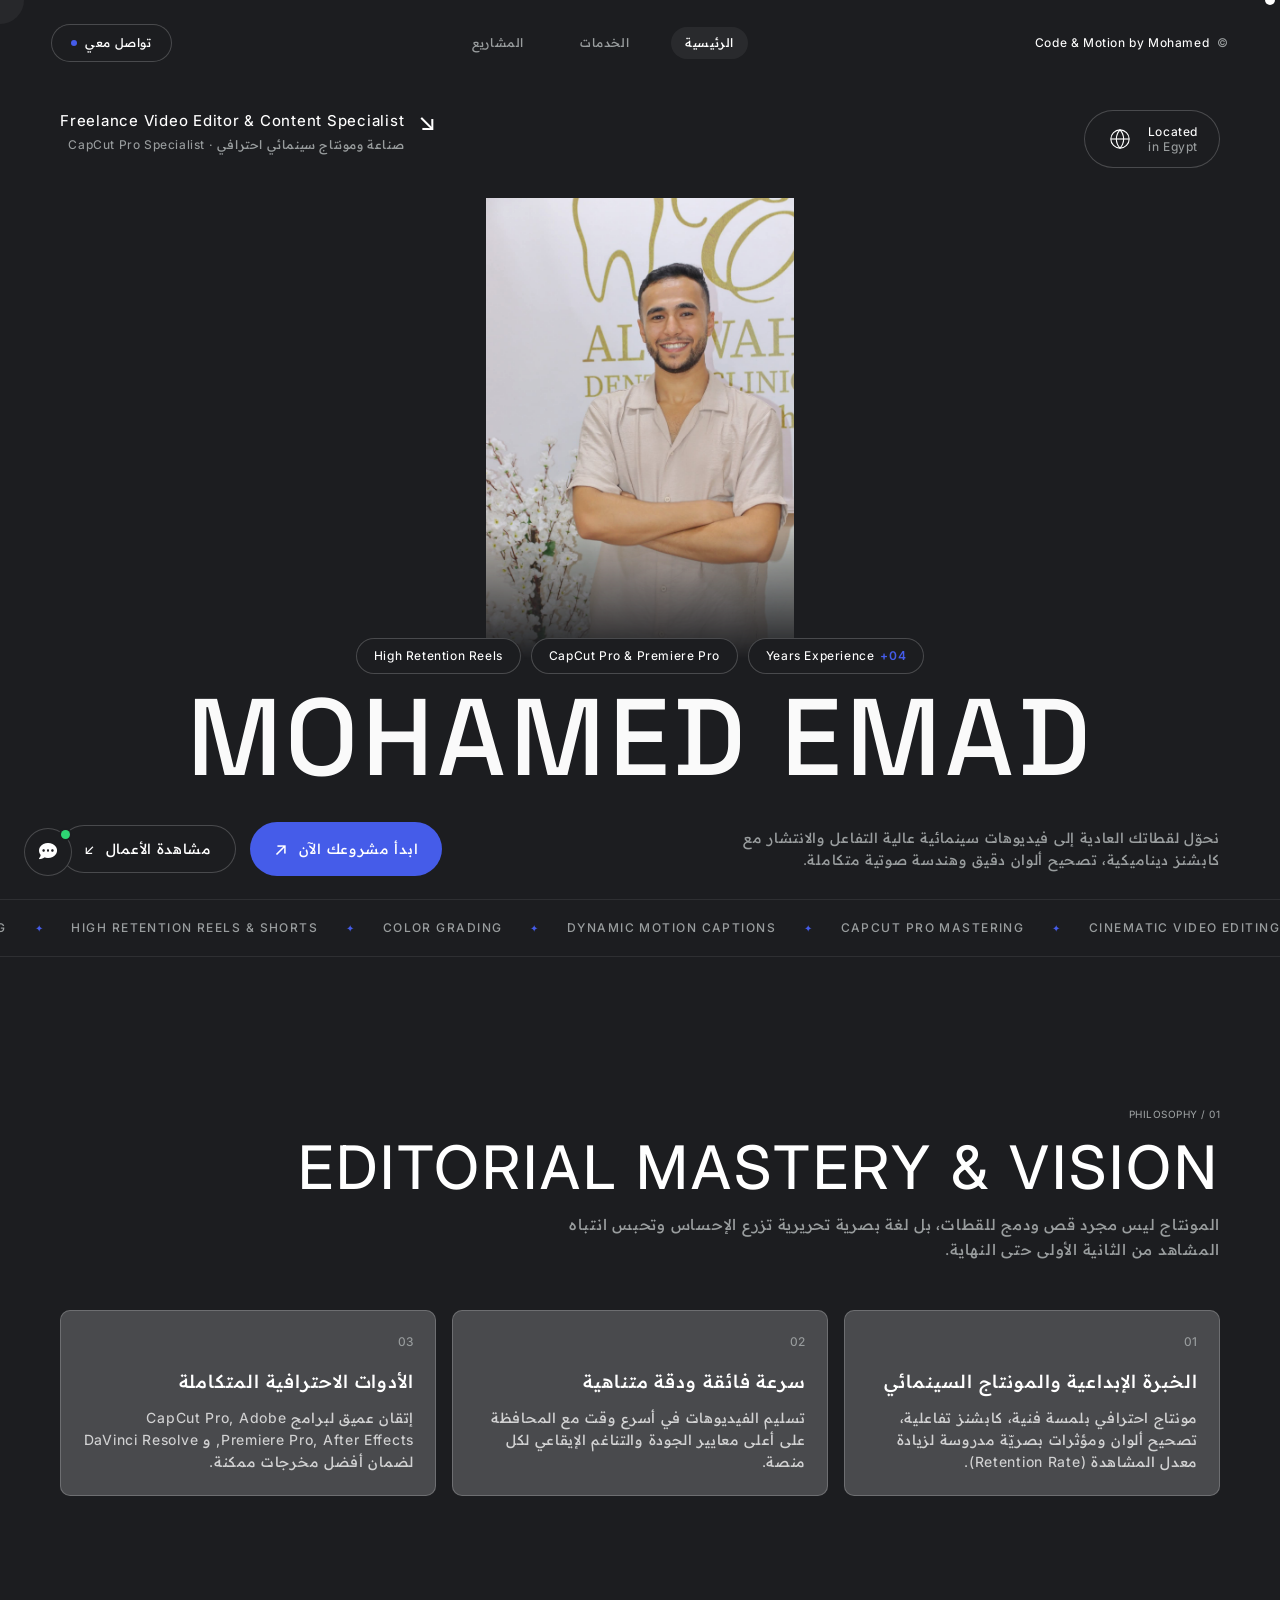
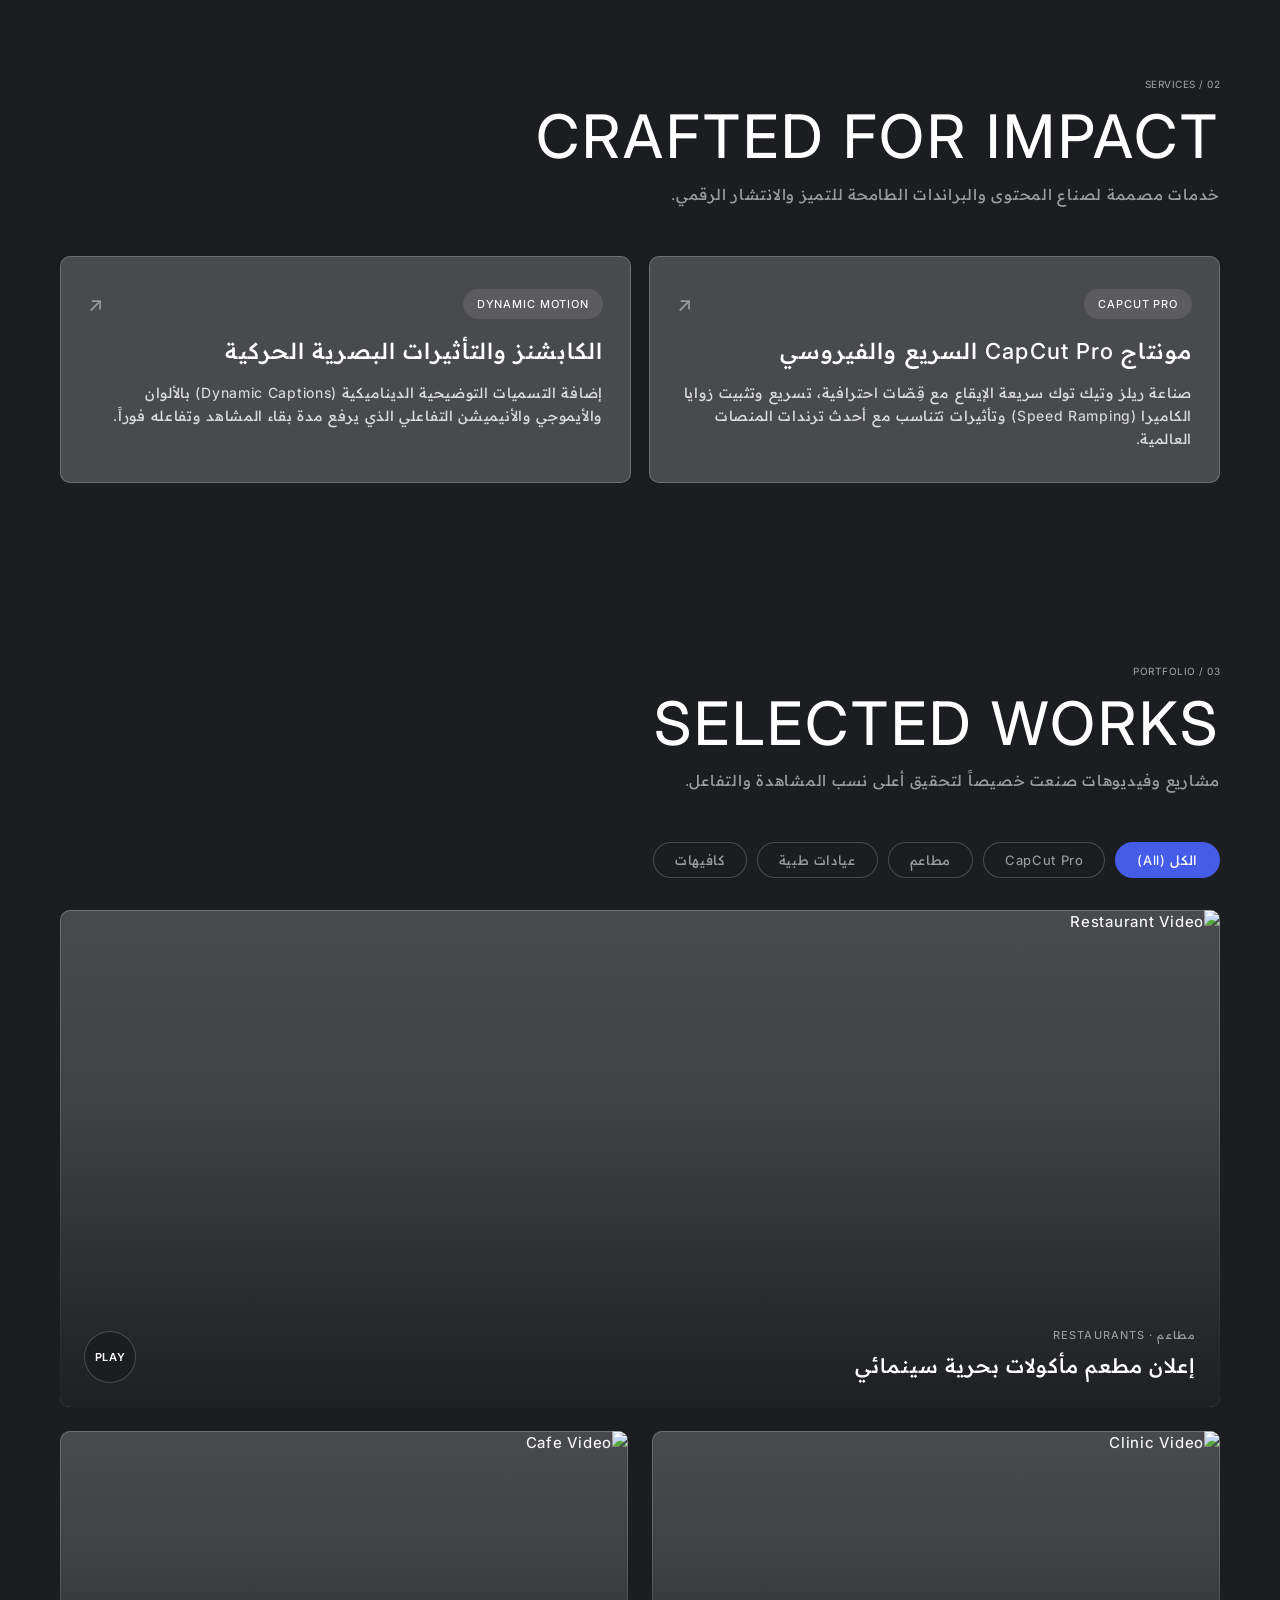
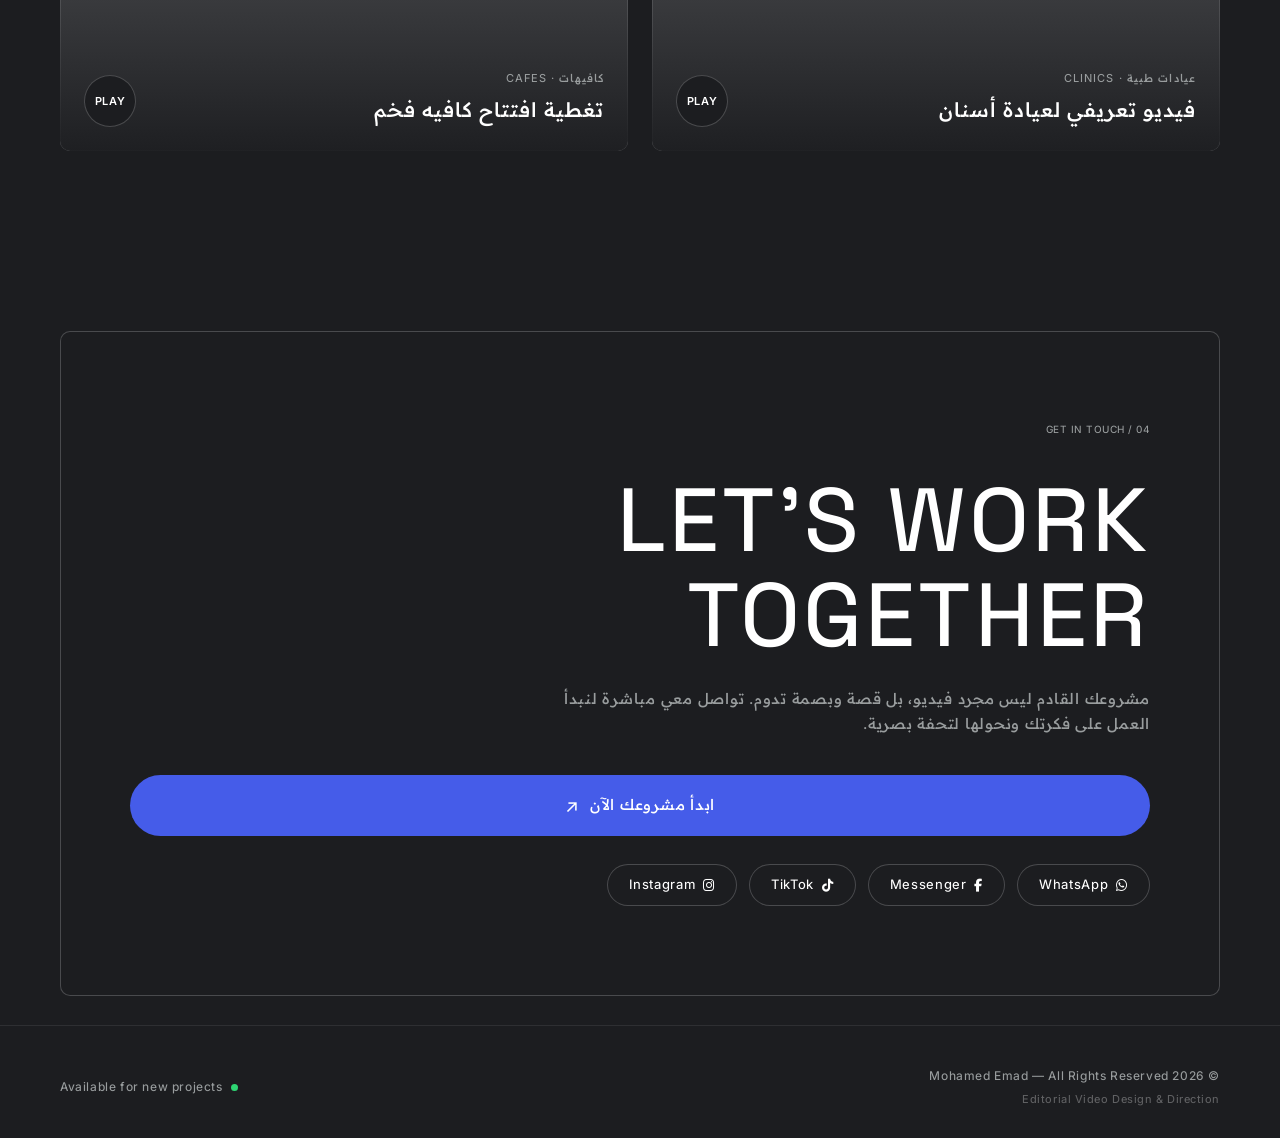
==== commit 4b50b2c8: "Add files via upload" ====
--- a/index.html
+++ b/index.html
@@ -3,393 +3,238 @@
 <head>
     <meta charset="UTF-8">
     <meta name="viewport" content="width=device-width, initial-scale=1.0">
-    <title>Mohamed Emad | Cinematic Video Editor & Content Creator</title>
-    <meta name="description" content="البورتفوليو الفاخر لمحمد عماد - محرر فيديوهات سينمائية وصانع محتوى فيروسي باحترافية وخبرة متميزة.">
+    <title>Mohamed Emad — Editorial Portfolio & Cinematic Editor</title>
+    <meta name="description" content="Mohamed Emad — Dark editorial portfolio. Cinematic video editor, content creator, and CapCut Pro specialist. High retention reels, color grading, and viral hooks.">
     
-    <!-- Google Fonts -->
+    <!-- Google Fonts: Inter (Dennis Sans substitute weight 450/500) & Space Grotesk & Readex Pro -->
     <link rel="preconnect" href="https://fonts.googleapis.com">
     <link rel="preconnect" href="https://fonts.gstatic.com" crossorigin>
-    <link href="https://fonts.googleapis.com/css2?family=Space+Grotesk:wght@300;500;700&family=Readex+Pro:wght@200;400;600;700&display=swap" rel="stylesheet">
+    <link href="https://fonts.googleapis.com/css2?family=Inter:wght@400;450;500;600&family=Readex+Pro:wght@300;400;450;500;600&family=Space+Grotesk:wght@400;500;600&display=swap" rel="stylesheet">
     
     <!-- Font Awesome -->
     <link rel="stylesheet" href="https://cdnjs.cloudflare.com/ajax/libs/font-awesome/6.4.0/css/all.min.css">
     
-    <!-- Master CSS -->
+    <!-- Dennis Snellenberg Master CSS -->
     <link rel="stylesheet" href="style.css">
-    
-    <!-- Hide custom cursor on mobile -->
-    <style>
-        @media (hover: none), (pointer: coarse), (max-width: 1024px) {
-            #cursor, #cursor-blur, .cursor, .cursor-blur {
-                display: none !important;
-                opacity: 0 !important;
-                visibility: hidden !important;
-                width: 0 !important;
-                height: 0 !important;
-                pointer-events: none !important;
-            }
-        }
-    </style>
 </head>
-<body>
+<body class="editorial-body">
     <!-- Preloader -->
     <div class="preloader">
         <div class="loader-content">
-            <div class="logo-loader">M<span>.</span>EMAD <span class="loader-ai">PORTFOLIO ✦</span></div>
+            <div class="logo-loader">MOHAMED EMAD <span class="loader-year">© 2026</span></div>
             <div class="progress-bar"><div class="progress"></div></div>
         </div>
     </div>
 
-    <!-- Magnetic Cursor -->
+    <!-- Dennis Magnetic Cursor -->
     <div class="cursor" id="cursor"></div>
     <div class="cursor-blur" id="cursor-blur"></div>
 
-    <!-- Header / Nav -->
+    <!-- Dennis Minimal Top Navigation -->
     <header class="main-header">
-        <div class="container nav-container">
-            <a href="#hero" class="logo">
-                <span class="logo-text">M<span>.</span>EMAD</span>
-                <span class="ai-badge-header"><i class="fa-solid fa-clapperboard"></i> CINEMATIC 2026</span>
+        <div class="nav-container">
+            <a href="#hero" class="brand-link">
+                <span class="brand-copyright">©</span>
+                <span class="brand-name">Code & Motion by Mohamed</span>
             </a>
+
             <nav class="desktop-nav">
-                <a href="#hero" class="nav-item active">الرئيسية</a>
-                <a href="#services" class="nav-item">الخدمات</a>
-                <a href="#ai-script-generator" class="nav-item ai-nav-item">
-                    <span>مولد السكربتات AI</span>
-                    <span class="badge-sparkle">أداة تفاعلية</span>
+                <a href="#hero" class="nav-pill-link active">الرئيسية</a>
+                <a href="#services" class="nav-pill-link">الخدمات</a>
+                <a href="#work" class="nav-pill-link">المشاريع</a>
+            </nav>
+
+            <div class="header-actions">
+                <a href="#contact" class="pill-cta-btn magnetic">
+                    <span>تواصل معي</span>
+                    <span class="pill-dot"></span>
                 </a>
-                <a href="#ai-calculator" class="nav-item">حاسبة التكلفة</a>
-                <a href="#work" class="nav-item">معرض الأعمال</a>
-            </nav>
-            <div class="header-actions">
-                <a href="#contact" class="nav-cta-btn magnetic">
-                    <i class="fa-brands fa-whatsapp"></i>
-                    <span>تواصل معي</span>
-                </a>
-                <button class="menu-toggle" aria-label="القائمة"><i class="fa-solid fa-bars"></i></button>
+                <button class="menu-toggle" aria-label="القائمة">
+                    <span class="bar bar-1"></span>
+                    <span class="bar bar-2"></span>
+                </button>
             </div>
         </div>
     </header>
 
     <!-- Mobile Navigation Overlay -->
     <div class="mobile-nav-overlay" id="mobile-nav">
-        <a href="#hero" class="mobile-nav-link">الرئيسية</a>
-        <a href="#services" class="mobile-nav-link">الخدمات</a>
-        <a href="#ai-script-generator" class="mobile-nav-link highlight-ai">مولد السكربتات AI ✦</a>
-        <a href="#ai-calculator" class="mobile-nav-link">حاسبة التكلفة</a>
-        <a href="#work" class="mobile-nav-link">معرض الأعمال</a>
-        <a href="#contact" class="mobile-nav-link contact-pill">تكلم معي</a>
+        <div class="mobile-nav-inner">
+            <span class="mobile-nav-label">NAVIGATION</span>
+            <a href="#hero" class="mobile-nav-link">الرئيسية <span class="arrow">↗</span></a>
+            <a href="#services" class="mobile-nav-link">الخدمات <span class="arrow">↗</span></a>
+            <a href="#work" class="mobile-nav-link">معرض الأعمال <span class="arrow">↗</span></a>
+            <a href="#contact" class="mobile-nav-link contact-pill-mobile">تواصل معي الآن <span class="arrow">↗</span></a>
+        </div>
     </div>
 
-    <main>
-        <!-- Dynamic Hero Section -->
+    <main class="main-canvas">
+        <!-- ==================== HERO SECTION (DENNIS SNELLENBERG FULL-BLEED) ==================== -->
         <section id="hero" class="hero-section">
-            <div class="background-mesh"></div>
-            <div class="animated-grid"></div>
-            <div class="ambient-orb orb-1"></div>
-            <div class="ambient-orb orb-2"></div>
-            <div class="ambient-orb orb-3"></div>
-
-            <div class="container hero-container">
-                <div class="hero-layout">
-                    <div class="hero-content">
-                        <div class="hero-badge">
-                            <span class="badge-dot pulse-purple"></span> ✦ صناعة ومونتاج سينمائي احترافي | CapCut Pro Specialist
-                        </div>
-                        <h1 class="hero-title">
-                            <span class="line">نحوّل أفكارك إلى</span>
-                            <span class="line-gradient">محتوى سينمائي فيروسي</span>
-                        </h1>
-                        <p class="hero-subtitle">
-                            أصنع محتواك بلمسة **سينمائية احترافية وخبرة بشرية ممتدة**. أحول لقطاتك العادية إلى فيديوهات سينمائية عالية التفاعل (Viral Reels & Shorts)، مع كابشنز ديناميكية، تصحيح ألوان دقيق، وهندسة صوتية فائقة الجودة. ونوفر لك أدوات ذكية في الموقع لتوليد السكربتات وحساب تكلفة مشروعك فوراً!
-                        </p>
-                        <div class="hero-actions">
-                            <a href="#ai-script-generator" class="main-cta glowing-cta magnetic">
-                                <i class="fa-solid fa-wand-magic-sparkles"></i>
-                                <span>ولد سكربتك بالذكاء الاصطناعي مجاناً</span>
-                            </a>
-                            <a href="#work" class="secondary-cta magnetic">
-                                <span>مشاهدة الأعمال</span>
-                                <i class="fa-solid fa-arrow-left"></i>
-                            </a>
-                        </div>
-                    </div>
-
-                    <div class="hero-visual">
-                        <div class="experience-card glass">
-                            <span class="number">04+</span>
-                            <span class="label">سنوات خبرة إبداعية</span>
-                        </div>
-                        <div class="main-frame">
-                            <div class="frame-content">
-                                <div class="img-overlay"></div>
-                                <img src="assets/mohamed.png" alt="Mohamed Emad" class="user-hero-img">
-                            </div>
-                            <!-- Floating Tech Icons -->
-                            <div class="tool-icon tool-1" title="CapCut Pro Specialist"><i class="fa-solid fa-scissors"></i></div>
-                            <div class="tool-icon tool-2" title="Dynamic Effects & Ramping"><i class="fa-solid fa-bolt-lightning"></i></div>
-                            <div class="tool-icon tool-3" title="Cinematic Color Grading"><i class="fa-solid fa-clapperboard"></i></div>
-                            <div class="tool-icon tool-4" title="Dynamic Captions & Subtitles"><i class="fa-solid fa-wand-magic-sparkles"></i></div>
-                        </div>
-                    </div>
-                </div>
-            </div>
-        </section>
-
-        <!-- Stats Ticker Strip -->
+            <div class="hero-top-meta">
+                <!-- Location Pill Badge -->
+                <div class="location-pill-badge magnetic">
+                    <div class="location-text">
+                        <span>Located</span>
+                        <span>in Egypt</span>
+                    </div>
+                    <div class="globe-icon-wrap">
+                        <svg class="globe-svg" viewBox="0 0 24 24" fill="none" stroke="currentColor" stroke-width="1.2">
+                            <circle cx="12" cy="12" r="10"></circle>
+                            <line x1="2" y1="12" x2="22" y2="12"></line>
+                            <path d="M12 2a15.3 15.3 0 0 1 4 10 15.3 15.3 0 0 1-4 10 15.3 15.3 0 0 1-4-10 15.3 15.3 0 0 1 4-10z"></path>
+                        </svg>
+                    </div>
+                </div>
+
+                <!-- Editorial Arrow & Subtitle -->
+                <div class="hero-editorial-desc">
+                    <span class="arrow-indicator">↘</span>
+                    <p class="hero-role-title">
+                        Freelance Video Editor & Content Specialist<br>
+                        <span class="arabic-sub">صناعة ومونتاج سينمائي احترافي · CapCut Pro Specialist</span>
+                    </p>
+                </div>
+            </div>
+
+            <!-- Full-Bleed Portrait Centerpiece -->
+            <div class="hero-portrait-stage">
+                <div class="portrait-wrapper">
+                    <img src="assets/mohamed.png" alt="Mohamed Emad Portrait" class="user-hero-img">
+                    <div class="portrait-canvas-vignette"></div>
+                </div>
+
+                <!-- Floating Editorial Badges -->
+                <div class="floating-pills-row">
+                    <div class="editorial-chip magnetic">
+                        <span class="chip-accent">04+</span>
+                        <span>Years Experience</span>
+                    </div>
+                    <div class="editorial-chip magnetic">
+                        <span>CapCut Pro & Premiere Pro</span>
+                    </div>
+                    <div class="editorial-chip magnetic">
+                        <span>High Retention Reels</span>
+                    </div>
+                </div>
+            </div>
+
+            <!-- Signature Giant Display Bleed Headline -->
+            <div class="hero-display-bleed-container" dir="ltr">
+                <h1 class="hero-display-bleed" data-text="MOHAMED EMAD">MOHAMED EMAD</h1>
+            </div>
+
+            <!-- Bottom Hero Actions Row -->
+            <div class="hero-bottom-bar">
+                <div class="hero-bio-short">
+                    <p>نحوّل لقطاتك العادية إلى فيديوهات سينمائية عالية التفاعل والانتشار مع كابشنز ديناميكية، تصحيح ألوان دقيق وهندسة صوتية متكاملة.</p>
+                </div>
+                <div class="hero-actions-pills">
+                    <a href="#contact" class="pill-btn electric-pill magnetic">
+                        <span>ابدأ مشروعك الآن</span>
+                        <span class="arrow-indicator-btn">↗</span>
+                    </a>
+                    <a href="#work" class="pill-btn inset-pill magnetic">
+                        <span>مشاهدة الأعمال</span>
+                        <span class="arrow-icon">↙</span>
+                    </a>
+                </div>
+            </div>
+        </section>
+
+        <!-- ==================== STATS TICKER STRIP ==================== -->
         <section class="stats-strip">
             <div class="ticker">
-                <span>AI VIRAL HOOK GENERATOR ✦</span>
-                <span class="dot"></span>
-                <span>CAPCUT PRO CINEMATIC MASTERING</span>
-                <span class="dot"></span>
-                <span>DYNAMIC CAPTIONS & ANIMATION</span>
-                <span class="dot"></span>
-                <span>CINEMATIC COLOR GRADING</span>
-                <span class="dot"></span>
-                <span>PROFESSIONAL AUDIO CLEANING</span>
-                <span class="dot"></span>
-                <span>HIGH RETENTION REELS & SHORTS</span>
-                <span class="dot"></span>
-                <span>ADOBE PREMIERE PRO & AFTER EFFECTS</span>
-            </div>
-        </section>
-
-        <!-- Key Facts Section -->
+                <span class="ticker-item">CINEMATIC VIDEO EDITING</span>
+                <span class="ticker-dot">✦</span>
+                <span class="ticker-item">CAPCUT PRO MASTERING</span>
+                <span class="ticker-dot">✦</span>
+                <span class="ticker-item">DYNAMIC MOTION CAPTIONS</span>
+                <span class="ticker-dot">✦</span>
+                <span class="ticker-item">COLOR GRADING</span>
+                <span class="ticker-dot">✦</span>
+                <span class="ticker-item">HIGH RETENTION REELS & SHORTS</span>
+                <span class="ticker-dot">✦</span>
+                <span class="ticker-item">AUDIO ENGINEERING & MASTERING</span>
+                <span class="ticker-dot">✦</span>
+                <span class="ticker-item">ADOBE PREMIERE PRO & AFTER EFFECTS</span>
+                <span class="ticker-dot">✦</span>
+            </div>
+        </section>
+
+        <!-- ==================== KEY FACTS / EDITORIAL PHILOSOPHY ==================== -->
         <section class="key-facts-section">
-            <div class="container">
+            <div class="content-container">
+                <div class="section-headline-block">
+                    <span class="section-num">01 / PHILOSOPHY</span>
+                    <h2 class="section-headline">EDITORIAL MASTERY & VISION</h2>
+                    <p class="section-desc">المونتاج ليس مجرد قص ودمج للقطات، بل لغة بصرية تحريرية تزرع الإحساس وتحبس انتباه المشاهد من الثانية الأولى حتى النهاية.</p>
+                </div>
+
                 <div class="facts-grid">
-                    <div class="fact-card glass">
-                        <div class="fact-icon"><i class="fa-solid fa-wand-magic-sparkles"></i></div>
+                    <div class="graphite-card">
+                        <span class="card-mono-idx">01</span>
                         <h3>الخبرة الإبداعية والمونتاج السينمائي</h3>
-                        <p>مونتاج احترافي بلمسة بشرية إبداعية، كابشنز تفاعلية، تصحيح ألوان ومؤثرات بصريّة تصدر المنصات.</p>
-                    </div>
-                    <div class="fact-card glass">
-                        <div class="fact-icon"><i class="fa-solid fa-bolt"></i></div>
+                        <p>مونتاج احترافي بلمسة فنية، كابشنز تفاعلية، تصحيح ألوان ومؤثرات بصريّة مدروسة لزيادة معدل المشاهدة (Retention Rate).</p>
+                    </div>
+                    <div class="graphite-card">
+                        <span class="card-mono-idx">02</span>
                         <h3>سرعة فائقة ودقة متناهية</h3>
-                        <p>تسليم الفيديوهات في أسرع وقت مع الاعتماد على أفضل مهارات المونتاج للحصول على أعلى نسبة مشاهدة (Retention Rate).</p>
-                    </div>
-                    <div class="fact-card glass">
-                        <div class="fact-icon"><i class="fa-solid fa-laptop-code"></i></div>
-                        <h3>البرامج الاحترافية</h3>
-                        <p>CapCut Pro, Adobe Premiere Pro, After Effects, DaVinci Resolve.</p>
-                    </div>
-                </div>
-            </div>
-        </section>
-
-        <!-- Services Section -->
+                        <p>تسليم الفيديوهات في أسرع وقت مع المحافظة على أعلى معايير الجودة والتناغم الإيقاعي لكل منصة.</p>
+                    </div>
+                    <div class="graphite-card">
+                        <span class="card-mono-idx">03</span>
+                        <h3>الأدوات الاحترافية المتكاملة</h3>
+                        <p>إتقان عميق لبرامج CapCut Pro, Adobe Premiere Pro, After Effects, و DaVinci Resolve لضمان أفضل مخرجات ممكنة.</p>
+                    </div>
+                </div>
+            </div>
+        </section>
+
+        <!-- ==================== SERVICES SECTION ==================== -->
         <section id="services" class="services-section">
-            <div class="container">
-                <div class="section-title-area">
-                    <h2 class="title-bg">SERVICES</h2>
-                    <h3 class="title-top">خدمات المونتاج السينمائي</h3>
-                </div>
-                <div class="services-grid">
-                    <div class="service-card glass">
-                        <div class="service-icon"><i class="fa-solid fa-scissors"></i></div>
+            <div class="content-container">
+                <div class="section-headline-block">
+                    <span class="section-num">02 / SERVICES</span>
+                    <h2 class="section-headline">CRAFTED FOR IMPACT</h2>
+                    <p class="section-desc">خدمات مصممة لصناع المحتوى والبراندات الطامحة للتميز والانتشار الرقمي.</p>
+                </div>
+
+                <div class="services-editorial-grid">
+                    <div class="service-editorial-card graphite-card">
+                        <div class="service-header">
+                            <span class="service-pill-tag">CAPCUT PRO</span>
+                            <span class="service-arrow">↗</span>
+                        </div>
                         <h3>مونتاج CapCut Pro السريع والفيروسي</h3>
-                        <p>صناعة ريلز وتيك توك سريعة الإيقاع مع قِصّات احترافية، تسريع وتثبيت زوايا الكاميرا (Speed Ramping) وتأثيرات تتناسب مع أحدث ترندات المنصات.</p>
-                    </div>
-                    <div class="service-card glass">
-                        <div class="service-icon"><i class="fa-solid fa-closed-captioning"></i></div>
-                        <h3>الكابشنز والتأثيرات البصرية الديناميكية</h3>
-                        <p>إضافة التسميات التوضيحية الديناميكية (Dynamic Captions) بالألوان والأيموجي والأنيميشن التفاعلي الذي يزيد نسبة الاحتفاظ بالمشاهد (Retention Rate).</p>
-                    </div>
-                </div>
-            </div>
-        </section>
-
-        <!-- ==================== AI FEATURE 1: AI SCRIPT & HOOK GENERATOR (INTERACTIVE SITE TOOL) ==================== -->
-        <section id="ai-script-generator" class="ai-section script-section">
-            <div class="container">
-                <div class="section-title-area">
-                    <h2 class="title-bg">AI SCRIPT</h2>
-                    <h3 class="title-top">
-                        <i class="fa-solid fa-wand-magic-sparkles"></i> مولد السكربتات والخطافات الفيروسية (أداة تفاعلية للموقع)
-                    </h3>
-                    <p class="section-subtitle">أداة ذكية يتيحها لك الموقع: اختر مجال مشروعك وسيولّد لك الذكاء الاصطناعي خطافاً خاطفاً وسيناريو مشهدي متكامل لتبدأ العمل معنا فوراً!</p>
-                </div>
-
-                <div class="ai-generator-card glass">
-                    <div class="generator-controls">
-                        <!-- Niche Selection -->
-                        <div class="form-group-ai">
-                            <label><i class="fa-solid fa-store"></i> اختر مجال الفيديو:</label>
-                            <div class="niche-chips" id="niche-selector">
-                                <button type="button" class="niche-chip active" data-niche="restaurants">🍔 مطاعم وكافيهات</button>
-                                <button type="button" class="niche-chip" data-niche="clinics">🩺 عيادات وتجميل</button>
-                                <button type="button" class="niche-chip" data-niche="ecommerce">🛒 متجر إلكتروني</button>
-                                <button type="button" class="niche-chip" data-niche="podcast">🎙️ بودكاست ومحتوى</button>
-                                <button type="button" class="niche-chip" data-niche="personal">💼 شخصي وخدمات</button>
-                            </div>
-                        </div>
-
-                        <!-- Tone Selection -->
-                        <div class="form-row-ai">
-                            <div class="form-group-ai">
-                                <label><i class="fa-solid fa-masks-theater"></i> نبرة الفيديو (Tone):</label>
-                                <select id="ai-tone-select" class="ai-select">
-                                    <option value="viral">🔥 حماسي وخاطف (Viral Hook)</option>
-                                    <option value="cinematic">🎬 سينمائي وفاخر (Luxury & Cinematic)</option>
-                                    <option value="educational">💡 تعليمي ومبسط (Educational & Value)</option>
-                                    <option value="funny">😂 كوميدي وتفاعلي (Funny & Engaging)</option>
-                                </select>
-                            </div>
-
-                            <div class="form-group-ai">
-                                <label><i class="fa-solid fa-stopwatch"></i> مدة الفيديو:</label>
-                                <select id="ai-duration-select" class="ai-select">
-                                    <option value="15">15 ثانية (Reels / TikTok Short)</option>
-                                    <option value="30" selected>30 ثانية (Standard Reel)</option>
-                                    <option value="60">60 ثانية (Detailed Story / In-depth)</option>
-                                </select>
-                            </div>
-                        </div>
-
-                        <!-- Custom Prompt Topic -->
-                        <div class="form-group-ai">
-                            <label><i class="fa-solid fa-lightbulb"></i> فكرة الفيديو أو المنتج (اختياري):</label>
-                            <input type="text" id="ai-topic-input" class="ai-input" placeholder="مثال: خصم 20% على الوجبات الرئيسية، أو فتح عيادة جديدة...">
-                        </div>
-
-                        <!-- Action Button -->
-                        <button type="button" id="generate-script-btn" class="cyber-btn glowing-btn">
-                            <i class="fa-solid fa-wand-magic-sparkles"></i>
-                            <span>توليد السكربت والخطاف الفيروسي الآن</span>
-                        </button>
-                    </div>
-
-                    <!-- Output Preview Container -->
-                    <div class="generator-output" id="script-output-container" style="display: none;">
-                        <div class="output-header">
-                            <h4><i class="fa-solid fa-microchip"></i> نتائج الذكاء الاصطناعي (AI Generated Script)</h4>
-                            <span class="ai-badge-sm">جاهز للتنفيذ ✦</span>
-                        </div>
-
-                        <div class="script-content-box" id="script-result-content">
-                            <!-- Dynamic Content Inserted via JS -->
-                        </div>
-
-                        <div class="output-actions">
-                            <button type="button" id="copy-script-btn" class="action-btn outline">
-                                <i class="fa-regular fa-copy"></i>
-                                <span>نسخ السكربت</span>
-                            </button>
-                            <button type="button" id="whatsapp-script-btn" class="action-btn whatsapp">
-                                <i class="fa-brands fa-whatsapp"></i>
-                                <span>إرسال السكربت لمحمد عماد لبدء المونتاج</span>
-                            </button>
-                        </div>
-                    </div>
-                </div>
-            </div>
-        </section>
-
-        <!-- ==================== AI FEATURE 3: AI SMART COST CALCULATOR ==================== -->
-        <section id="ai-calculator" class="ai-section calculator-section">
-            <div class="container">
-                <div class="section-title-area">
-                    <h2 class="title-bg">CALCULATOR</h2>
-                    <h3 class="title-top">
-                        <i class="fa-solid fa-calculator"></i> حاسبة التكلفة والوقت الذكية (Smart Estimator)
-                    </h3>
-                    <p class="section-subtitle">احسب التكلفة والمدّة التقديرية لمشروعك فوراً وبكل شفافية</p>
-                </div>
-
-                <div class="calculator-grid">
-                    <div class="calc-controls-card glass">
-                        <!-- Number of Videos -->
-                        <div class="calc-group">
-                            <div class="calc-label-row">
-                                <span><i class="fa-solid fa-video"></i> عدد الفيديوهات:</span>
-                                <strong id="video-count-val" class="calc-val">3 فيديوهات</strong>
-                            </div>
-                            <input type="range" id="video-count-range" min="1" max="15" value="3" class="calc-range">
-                        </div>
-
-                        <!-- Video Length -->
-                        <div class="calc-group">
-                            <div class="calc-label-row">
-                                <span><i class="fa-solid fa-clock"></i> مدة الفيديو الواحد:</span>
-                                <strong id="video-len-val" class="calc-val">30 ثانية</strong>
-                            </div>
-                            <input type="range" id="video-len-range" min="15" max="180" step="15" value="30" class="calc-range">
-                        </div>
-
-                        <!-- Additional Enhancements -->
-                        <div class="calc-group">
-                            <label class="calc-section-label">الميزات والتأثيرات المطلوبة:</label>
-                            <div class="checkbox-options">
-                                <label class="checkbox-card">
-                                    <input type="checkbox" id="chk-captions" checked>
-                                    <span class="checkmark"></span>
-                                    <span>كابشنز وتسميات ديناميكية احترافية</span>
-                                </label>
-                                <label class="checkbox-card">
-                                    <input type="checkbox" id="chk-color" checked>
-                                    <span class="checkmark"></span>
-                                    <span>تصحيح وتدرّج ألوان سينمائي</span>
-                                </label>
-                                <label class="checkbox-card">
-                                    <input type="checkbox" id="chk-audio" checked>
-                                    <span class="checkmark"></span>
-                                    <span>هندسة وتنقية الصوت الاحترافية</span>
-                                </label>
-                                <label class="checkbox-card">
-                                    <input type="checkbox" id="chk-express">
-                                    <span class="checkmark"></span>
-                                    <span>تسليم سريع استثنائي (خلال 24 ساعة)</span>
-                                </label>
-                            </div>
-                        </div>
-                    </div>
-
-                    <!-- Estimate Summary Card -->
-                    <div class="calc-summary-card glass glowing-border">
-                        <div class="summary-header">
-                            <h4><i class="fa-solid fa-receipt"></i> التقدير الذكي للمشروع</h4>
-                            <span class="summary-status">حساب فوري ✦</span>
-                        </div>
-
-                        <div class="summary-metrics">
-                            <div class="metric-box">
-                                <span class="metric-title">التكلفة التقديرية</span>
-                                <span class="metric-price" id="calc-total-price">---$</span>
-                            </div>
-                            <div class="metric-box">
-                                <span class="metric-title">مدة التنفيذ التقديرية</span>
-                                <span class="metric-time" id="calc-delivery-time">24-48 ساعة</span>
-                            </div>
-                        </div>
-
-                        <ul class="summary-features" id="calc-features-list">
-                            <li><i class="fa-solid fa-check"></i> جودة سينمائية 4K عالية الدقة</li>
-                            <li><i class="fa-solid fa-check"></i> تعديلات مجانية متضمنة</li>
-                            <li><i class="fa-solid fa-check"></i> صيغة مهيأة للريلز والتيك توك</li>
-                        </ul>
-
-                        <a href="https://wa.me/201001376298" target="_blank" id="calc-whatsapp-btn" class="cyber-btn whatsapp-action">
-                            <i class="fa-brands fa-whatsapp"></i>
-                            <span>اطلب هذا العرض فوراً عبر الواتساب</span>
-                        </a>
-                    </div>
-                </div>
-            </div>
-        </section>
-
-        <!-- Showcase Section -->
+                        <p>صناعة ريلز وتيك توك سريعة الإيقاع مع قِصّات احترافية، تسريع وتثبيت زوايا الكاميرا (Speed Ramping) وتأثيرات تتناسب مع أحدث ترندات المنصات العالمية.</p>
+                    </div>
+
+                    <div class="service-editorial-card graphite-card">
+                        <div class="service-header">
+                            <span class="service-pill-tag">DYNAMIC MOTION</span>
+                            <span class="service-arrow">↗</span>
+                        </div>
+                        <h3>الكابشنز والتأثيرات البصرية الحركية</h3>
+                        <p>إضافة التسميات التوضيحية الديناميكية (Dynamic Captions) بالألوان والأيموجي والأنيميشن التفاعلي الذي يرفع مدة بقاء المشاهد وتفاعله فوراً.</p>
+                    </div>
+                </div>
+            </div>
+        </section>
+
+        <!-- ==================== SELECTED WORKS SECTION ==================== -->
         <section id="work" class="work-section">
-            <div class="container">
-                <div class="section-title-area">
-                    <h2 class="title-bg">WORKS</h2>
-                    <h3 class="title-top">أحدث المشاريع المكتملة</h3>
-                </div>
-
-                <!-- Category Filters -->
-                <div class="filter-menu">
-                    <button class="filter-btn active" data-filter="all">الكل</button>
-                    <button class="filter-btn" data-filter="capcut-ai">CapCut Pro ✦</button>
+            <div class="content-container">
+                <div class="section-headline-block">
+                    <span class="section-num">03 / PORTFOLIO</span>
+                    <h2 class="section-headline">SELECTED WORKS</h2>
+                    <p class="section-desc">مشاريع وفيديوهات صنعت خصيصاً لتحقيق أعلى نسب المشاهدة والتفاعل.</p>
+                </div>
+
+                <!-- Category Filters (Pills) -->
+                <div class="filter-pills-row">
+                    <button class="filter-btn active" data-filter="all">الكل (All)</button>
+                    <button class="filter-btn" data-filter="capcut-ai">CapCut Pro</button>
                     <button class="filter-btn" data-filter="restaurants">مطاعم</button>
                     <button class="filter-btn" data-filter="clinics">عيادات طبية</button>
                     <button class="filter-btn" data-filter="cafes">كافيهات</button>
@@ -399,14 +244,14 @@
                     <!-- Project 1 -->
                     <div class="work-card large" data-category="restaurants">
                         <div class="card-inner">
-                            <img src="https://images.unsplash.com/photo-1514933651103-005eec06c04b?auto=format&fit=crop&q=80&w=1200" alt="Restaurant Video">
+                            <img src="https://images.unsplash.com/photo-1514933651103-005eec06c04b?auto=format&fit=crop&q=80&w=1200" alt="Restaurant Video" class="project-img">
                             <div class="card-overlay">
                                 <div class="card-meta">
-                                    <span class="category">مطاعم</span>
+                                    <span class="category-tag">مطاعم · Restaurants</span>
                                     <h4 class="project-title">إعلان مطعم مأكولات بحرية سينمائي</h4>
                                 </div>
                                 <div class="view-btn">
-                                    <i class="fa-solid fa-play"></i>
+                                    <span>PLAY</span>
                                 </div>
                             </div>
                         </div>
@@ -415,14 +260,14 @@
                     <!-- Project 2 -->
                     <div class="work-card" data-category="clinics">
                         <div class="card-inner">
-                            <img src="https://images.unsplash.com/photo-1638202993928-7267aad84c31?auto=format&fit=crop&q=80&w=600" alt="Clinic Video">
+                            <img src="https://images.unsplash.com/photo-1638202993928-7267aad84c31?auto=format&fit=crop&q=80&w=800" alt="Clinic Video" class="project-img">
                             <div class="card-overlay">
                                 <div class="card-meta">
-                                    <span class="category">عيادات طبية</span>
+                                    <span class="category-tag">عيادات طبية · Clinics</span>
                                     <h4 class="project-title">فيديو تعريفي لعيادة أسنان</h4>
                                 </div>
                                 <div class="view-btn">
-                                    <i class="fa-solid fa-play"></i>
+                                    <span>PLAY</span>
                                 </div>
                             </div>
                         </div>
@@ -431,14 +276,14 @@
                     <!-- Project 3 -->
                     <div class="work-card" data-category="cafes">
                         <div class="card-inner">
-                            <img src="https://images.unsplash.com/photo-1554118811-1e0d58224f24?auto=format&fit=crop&q=80&w=600" alt="Cafe Video">
+                            <img src="https://images.unsplash.com/photo-1554118811-1e0d58224f24?auto=format&fit=crop&q=80&w=800" alt="Cafe Video" class="project-img">
                             <div class="card-overlay">
                                 <div class="card-meta">
-                                    <span class="category">كافيهات</span>
+                                    <span class="category-tag">كافيهات · Cafes</span>
                                     <h4 class="project-title">تغطية افتتاح كافيه فخم</h4>
                                 </div>
                                 <div class="view-btn">
-                                    <i class="fa-solid fa-play"></i>
+                                    <span>PLAY</span>
                                 </div>
                             </div>
                         </div>
@@ -447,55 +292,70 @@
             </div>
         </section>
 
-        <!-- Dynamic Contact Section -->
+        <!-- ==================== CONTACT SECTION (EDITORIAL MONOLITH) ==================== -->
         <section id="contact" class="contact-section">
-            <div class="container">
-                <div class="contact-card glass">
-                    <div class="contact-text">
-                        <h2>هل أنت مستعد لنقل محتواك إلى المستوى التالي؟</h2>
-                        <p>الفيديو القادم ليس مجرد مشروع، بل هو بصمة ستبقى. دعنا نصنعها سوياً باستخدام أفضل تقنيات وخبرات المونتاج السينمائي الاحترافي.</p>
-                        <div class="contact-links">
-                            <div class="social-pills">
-                                <a href="https://wa.me/201001376298" class="whatsapp" target="_blank"><i class="fa-brands fa-whatsapp"></i></a>
-                                <a href="https://m.me/312806755752815" class="facebook" target="_blank"><i class="fa-brands fa-facebook-f"></i></a>
-                                <a href="https://www.tiktok.com/@mohamed_emad1010" class="tiktok" target="_blank"><i class="fa-brands fa-tiktok"></i></a>
-                                <a href="https://www.instagram.com/mohamed_bn_garooda?igsh=aWRzdHg0ZDMzZW5r" class="instagram" target="_blank"><i class="fa-brands fa-instagram"></i></a>
-                            </div>
-                        </div>
-                    </div>
-                    <div class="contact-btn-area">
-                        <a href="javascript:void(0)" id="start-now-btn" class="liquid-btn">ابدأ الآن</a>
+            <div class="content-container">
+                <div class="contact-editorial-card">
+                    <span class="section-num">04 / GET IN TOUCH</span>
+                    <h2 class="contact-big-headline">LET'S WORK<br>TOGETHER</h2>
+                    <p class="contact-desc">
+                        مشروعك القادم ليس مجرد فيديو، بل قصة وبصمة تدوم. تواصل معي مباشرة لنبدأ العمل على فكرتك ونحولها لتحفة بصرية.
+                    </p>
+
+                    <div class="contact-actions-wrap">
+                        <a href="javascript:void(0)" id="start-now-btn" class="pill-btn electric-pill large-pill magnetic">
+                            <span>ابدأ مشروعك الآن</span>
+                            <span class="arrow-indicator-btn">↗</span>
+                        </a>
+
+                        <div class="social-pills-row">
+                            <a href="https://wa.me/201001376298" class="social-inset-pill" target="_blank">
+                                <i class="fa-brands fa-whatsapp"></i> WhatsApp
+                            </a>
+                            <a href="https://m.me/312806755752815" class="social-inset-pill" target="_blank">
+                                <i class="fa-brands fa-facebook-f"></i> Messenger
+                            </a>
+                            <a href="https://www.tiktok.com/@mohamed_emad1010" class="social-inset-pill" target="_blank">
+                                <i class="fa-brands fa-tiktok"></i> TikTok
+                            </a>
+                            <a href="https://www.instagram.com/mohamed_bn_garooda?igsh=aWRzdHg0ZDMzZW5r" class="social-inset-pill" target="_blank">
+                                <i class="fa-brands fa-instagram"></i> Instagram
+                            </a>
+                        </div>
                     </div>
                 </div>
             </div>
         </section>
     </main>
 
-    <footer class="main-footer">
-        <div class="container footer-content">
-            <p>© 2026 محمد عماد - صانع الفيديوهات السينمائية وصانع المحتوى</p>
-            <div class="footer-links">
-                <a href="#">سياسة الخصوصية</a>
-                <a href="#">الشروط والأحكام</a>
+    <!-- Dennis Minimalist Footer -->
+    <footer class="editorial-footer">
+        <div class="content-container footer-flex">
+            <div class="footer-left">
+                <span class="footer-copy">© 2026 Mohamed Emad — All Rights Reserved</span>
+                <span class="footer-sub">Editorial Video Design & Direction</span>
+            </div>
+            <div class="footer-right">
+                <span class="footer-status"><span class="status-dot"></span> Available for new projects</span>
             </div>
         </div>
     </footer>
 
-    <!-- ==================== FLOATING AI ASSISTANT BOT WIDGET ==================== -->
+    <!-- ==================== FLOATING ASSISTANT WIDGET ==================== -->
     <div id="ai-assistant-widget" class="ai-widget-container">
-        <!-- Floating Trigger Button -->
-        <button id="ai-bot-toggle-btn" class="ai-bot-fab" title="مساعد الموقع التفاعلي">
-            <i class="fa-solid fa-headset"></i>
+        <!-- Floating Trigger Button (Minimal Pill / Circle) -->
+        <button id="ai-bot-toggle-btn" class="ai-bot-fab magnetic" title="مساعد الموقع التفاعلي">
+            <i class="fa-solid fa-comment-dots"></i>
             <span class="online-dot"></span>
         </button>
 
-        <!-- Chat Modal Container -->
+        <!-- Chat Window -->
         <div id="ai-chat-window" class="ai-chat-window" style="display: none;">
             <div class="chat-header">
                 <div class="bot-info">
                     <div class="bot-avatar"><i class="fa-solid fa-headset"></i></div>
                     <div>
-                        <h4>M.EMAD Website Assistant ✦</h4>
+                        <h4>M.EMAD Editorial Assistant</h4>
                         <span class="bot-status"><span class="green-dot"></span> متصل الآن للمساعدة</span>
                     </div>
                 </div>
@@ -505,20 +365,19 @@
             <div class="chat-body" id="chat-messages-container">
                 <div class="chat-message bot">
                     <div class="message-bubble">
-                        أهلاً بك! 👋 أنا **مساعد الموقع الخاص بمحمد عماد**. كيف يمكنني مساعدتك اليوم في الاستفسار عن الخدمات أو توليد سكربت لمشروعك؟
+                        أهلاً بك! 👋 أنا مساعد موقع محمد عماد. كيف يمكنني مساعدتك اليوم في الاستفسار عن تفاصيل خدمات المونتاج وبدء مشروعك القادم؟
                     </div>
                 </div>
                 
-                <!-- Quick Preset Prompts -->
                 <div class="quick-prompts-row" id="quick-prompts">
-                    <button class="quick-prompt-btn" data-msg="ما هي خطوات بدء مشروع المونتاج؟">💡 كيف نبدأ العمل؟</button>
+                    <button class="quick-prompt-btn" data-msg="ما هي خطوات بدء مشروع المونتاج؟">💡 كيف نبدأ؟</button>
                     <button class="quick-prompt-btn" data-msg="ما هي أسعار المونتاج والخدمات؟">💰 أسعار الخدمات</button>
-                    <button class="quick-prompt-btn" data-msg="كيف أستخدم مولد السكربتات الذكي؟">🪄 مولد السكربتات</button>
+                    <button class="quick-prompt-btn" data-msg="ما هي البرامج المستخدمة في المونتاج؟">🎬 برامج المونتاج</button>
                 </div>
             </div>
 
             <div class="chat-footer">
-                <input type="text" id="chat-user-input" placeholder="اكتب سؤالك هنا..." autocomplete="off">
+                <input type="text" id="chat-user-input" placeholder="اكتب استفسارك هنا..." autocomplete="off">
                 <button id="chat-send-btn" class="chat-send"><i class="fa-solid fa-paper-plane"></i></button>
             </div>
         </div>
@@ -528,29 +387,24 @@
     <div id="social-modal" class="social-modal-overlay">
         <div class="social-modal-card">
             <button class="social-modal-close" id="social-modal-close" aria-label="إغلاق">&times;</button>
-            <div class="social-modal-glow"></div>
-            <h3 class="social-modal-title">تواصل معي الآن</h3>
-            <p class="social-modal-subtitle">اختر وسيلة التواصل المفضلة لديك</p>
+            <h3 class="social-modal-title">تواصل مع محمد عماد</h3>
+            <p class="social-modal-subtitle">اختر قناتك المفضلة لبدء التنسيق المباشر</p>
             <div class="social-modal-icons">
                 <a href="https://wa.me/201001376298" target="_blank" class="smi-link whatsapp" id="smi-whatsapp">
-                    <div class="smi-flash"></div>
                     <i class="fa-brands fa-whatsapp"></i>
                     <span>واتساب</span>
                 </a>
                 <a href="https://m.me/312806755752815" target="_blank" class="smi-link facebook" id="smi-facebook">
-                    <div class="smi-flash"></div>
                     <i class="fa-brands fa-facebook-f"></i>
                     <span>فيسبوك</span>
                 </a>
                 <a href="https://www.tiktok.com/@mohamed_emad1010" target="_blank" class="smi-link tiktok" id="smi-tiktok">
-                    <div class="smi-flash"></div>
                     <i class="fa-brands fa-tiktok"></i>
                     <span>تيك توك</span>
                 </a>
                 <a href="https://www.instagram.com/mohamed_bn_garooda?igsh=aWRzdHg0ZDMzZW5r" target="_blank" class="smi-link instagram" id="smi-instagram">
-                    <div class="smi-flash"></div>
                     <i class="fa-brands fa-instagram"></i>
-                    <span>إنستاغرام</span>
+                    <span>إنستغرام</span>
                 </a>
             </div>
         </div>
--- a/style.css
+++ b/style.css
@@ -1,555 +1,510 @@
-/* --- Master Theme Variables --- */
+/* ==========================================================================
+   DENNIS SNELLENBERG — EDITORIAL DESIGN SYSTEM
+   Dark editorial canvas with giant quiet headlines
+   Obsidian Canvas: #1c1d20 | Electric Iris: #455ce9 | Bone White: #ffffff
+   ========================================================================== */
+
 :root {
-    --bg-deep: #081B29; /* Calm Dark Blue */
-    --bg-accent: #0F2A40; /* Accent Blue */
-    --primary: #00E0C6; /* Turquoise (Bright) */
-    --primary-alt: #00B3A6; /* Deep Turquoise */
-    --accent: #FFC107; /* Bright Touch (Gold/Yellow) */
-    --white: #ffffff;
-    --text-muted: #A3B8CC;
-    --glass: rgba(255, 255, 255, 0.04);
-    --glass-border: rgba(255, 255, 255, 0.1);
-    --font-head: 'Space Grotesk', 'Readex Pro', sans-serif;
-    --font-body: 'Readex Pro', sans-serif;
-    --transition-smooth: all 0.6s cubic-bezier(0.16, 1, 0.3, 1);
-}
-
-/* --- Key Facts Section --- */
-.key-facts-section {
-    padding: 60px 0;
-    background: transparent;
-    position: relative;
-    z-index: 10;
-}
-
-.facts-grid {
-    display: grid;
-    grid-template-columns: repeat(3, 1fr);
-    gap: 30px;
-}
-
-.fact-card {
-    background: rgba(255, 255, 255, 0.03);
-    border: 1px solid var(--glass-border);
-    backdrop-filter: blur(10px);
-    padding: 40px 30px;
-    border-radius: 20px;
-    text-align: center;
-    transition: var(--transition-smooth);
-}
-
-.fact-card:hover {
-    transform: translateY(-10px);
-    background: rgba(255, 255, 255, 0.05);
-    border-color: var(--primary);
-    box-shadow: 0 10px 30px rgba(0, 224, 198, 0.1);
-}
-
-.fact-icon {
-    font-size: 2.5rem;
-    color: var(--primary);
-    margin-bottom: 20px;
-}
-
-.fact-card h3 {
-    font-size: 1.5rem;
-    margin-bottom: 15px;
-    font-weight: 700;
-}
-
-.fact-card p {
-    color: var(--text-muted);
-    font-size: 0.95rem;
-    line-height: 1.6;
-}
-
-@media (max-width: 768px) {
-    .facts-grid {
-        grid-template-columns: 1fr;
-    }
-}
-
-/* --- Base Styles --- */
+    /* --- Colors --- */
+    --color-obsidian-canvas: #1c1d20;
+    --color-bone-white: #ffffff;
+    --color-fog: #999d9e;
+    --color-graphite: #494a4d;
+    --color-graphite-dark: #323336;
+    --color-electric-iris: #455ce9;
+    --color-deep-iris: #334bd3;
+
+    /* Legacy mapping for script compatibility */
+    --bg-deep: var(--color-obsidian-canvas);
+    --bg-accent: var(--color-graphite);
+    --primary: var(--color-electric-iris);
+    --primary-alt: var(--color-deep-iris);
+    --accent: var(--color-electric-iris);
+    --white: var(--color-bone-white);
+    --text-muted: var(--color-fog);
+
+    /* --- Typography --- */
+    --font-editorial: 'Inter', 'Readex Pro', -apple-system, BlinkMacSystemFont, "Segoe UI", Roboto, sans-serif;
+    --font-display: 'Space Grotesk', 'Inter', sans-serif;
+
+    /* --- Type Scale & Tracking --- */
+    --text-caption: 10px;
+    --leading-caption: 1.45;
+    --tracking-caption: 0.5px;
+
+    --text-body-sm: 12px;
+    --text-body: 14px;
+    --text-body-lg: 15px;
+    --leading-body: 1.66;
+    --tracking-body: 0.75px;
+
+    --text-heading-sm: 33px;
+    --leading-heading-sm: 1.2;
+    --tracking-heading-sm: 1.65px;
+
+    --text-heading: 60px;
+    --leading-heading: 1.07;
+    --tracking-heading: 3px;
+
+    --text-heading-lg: 88px;
+    --leading-heading-lg: 1.06;
+    --tracking-heading-lg: 4.4px;
+
+    --text-display: clamp(2.4rem, 8.5vw, 130px);
+    --leading-display: 1.02;
+    --tracking-display: 0.035em;
+
+    /* --- Weights --- */
+    --font-weight-editorial: 450;
+    --tracking-uniform: 0.05em;
+
+    /* --- Spacing --- */
+    --section-gap: clamp(90px, 12vw, 150px);
+    --card-padding: 22px;
+    --element-gap: 12px;
+
+    /* --- Border Radius --- */
+    --radius-cards: 10px;
+    --radius-pills: 36.72px;
+
+    /* --- Dennis Inset Elevation (The ONLY shadow language) --- */
+    --shadow-subtle: rgba(255, 255, 255, 0.2) 0px 0px 0px 1px inset;
+    --shadow-inset-iris: rgba(69, 92, 233, 0.4) 0px 0px 0px 1px inset;
+    --shadow-inset-subtle-white: rgba(255, 255, 255, 0.12) 0px 0px 0px 1px inset;
+
+    /* --- Transitions --- */
+    --ease-editorial: cubic-bezier(0.16, 1, 0.3, 1);
+    --transition-fast: 0.25s var(--ease-editorial);
+    --transition-med: 0.45s var(--ease-editorial);
+    --transition-slow: 0.8s var(--ease-editorial);
+}
+
+/* ==========================================================================
+   BASE & RESET
+   ========================================================================== */
 * {
     margin: 0;
     padding: 0;
     box-sizing: border-box;
+    letter-spacing: var(--tracking-uniform);
 }
 
 html {
     scroll-behavior: smooth;
-    background-color: var(--bg-deep);
-}
-
-body {
-    background-color: var(--bg-deep);
-    color: var(--white);
-    font-family: var(--font-body);
+    background-color: var(--color-obsidian-canvas);
+    color-scheme: dark;
+}
+
+body.editorial-body {
+    background-color: var(--color-obsidian-canvas);
+    color: var(--color-bone-white);
+    font-family: var(--font-editorial);
+    font-weight: var(--font-weight-editorial);
+    line-height: var(--leading-body);
+    font-size: var(--text-body-lg);
     overflow-x: hidden;
-    line-height: 1.5;
-    cursor: none; /* Hide default for custom cursor */
-}
-
-/* Hide custom cursor completely on touch/mobile devices */
+    cursor: none;
+    -webkit-font-smoothing: antialiased;
+    -moz-osx-font-smoothing: grayscale;
+}
+
 @media (hover: none) and (pointer: coarse) {
-    body { cursor: auto; }
-    .cursor,
-    .cursor-blur {
+    body.editorial-body {
+        cursor: auto;
+    }
+}
+
+a {
+    color: inherit;
+    text-decoration: none;
+    transition: var(--transition-fast);
+}
+
+button, input, select, textarea {
+    font-family: inherit;
+    font-weight: var(--font-weight-editorial);
+    letter-spacing: var(--tracking-uniform);
+    border: none;
+    outline: none;
+}
+
+img {
+    max-width: 100%;
+    display: block;
+}
+
+/* Dennis Containers: Generous full-bleed or left-gravity editorial alignment */
+.content-container {
+    width: 100%;
+    max-width: 1440px;
+    margin: 0 auto;
+    padding: 0 clamp(20px, 5vw, 60px);
+}
+
+/* ==========================================================================
+   PRELOADER
+   ========================================================================== */
+.preloader {
+    position: fixed;
+    top: 0;
+    left: 0;
+    width: 100vw;
+    height: 100vh;
+    background: var(--color-obsidian-canvas);
+    z-index: 99999;
+    display: flex;
+    align-items: center;
+    justify-content: center;
+    transition: opacity 0.7s var(--ease-editorial);
+}
+
+.loader-content {
+    text-align: center;
+    display: flex;
+    flex-direction: column;
+    align-items: center;
+    gap: 18px;
+}
+
+.logo-loader {
+    font-size: 15px;
+    font-weight: 500;
+    color: var(--color-bone-white);
+    letter-spacing: 0.15em;
+    text-transform: uppercase;
+}
+
+.loader-year {
+    color: var(--color-fog);
+    margin-right: 8px;
+}
+
+.progress-bar {
+    width: 180px;
+    height: 1px;
+    background: rgba(255, 255, 255, 0.1);
+    position: relative;
+    overflow: hidden;
+}
+
+.progress-bar .progress {
+    position: absolute;
+    top: 0;
+    right: 0;
+    height: 100%;
+    width: 0%;
+    background: var(--color-bone-white);
+    transition: width 0.15s ease-out;
+}
+
+/* ==========================================================================
+   DENNIS MAGNETIC CURSOR
+   ========================================================================== */
+.cursor {
+    position: fixed;
+    width: 10px;
+    height: 10px;
+    background-color: var(--color-bone-white);
+    border-radius: 50%;
+    pointer-events: none;
+    z-index: 9999;
+    transform: translate(-50%, -50%);
+    transition: width 0.3s var(--ease-editorial),
+                height 0.3s var(--ease-editorial),
+                background-color 0.3s var(--ease-editorial),
+                transform 0.2s var(--ease-editorial);
+}
+
+.cursor-blur {
+    position: fixed;
+    width: 48px;
+    height: 48px;
+    background: rgba(255, 255, 255, 0.05);
+    border-radius: 50%;
+    pointer-events: none;
+    z-index: 9998;
+    transform: translate(-50%, -50%);
+    transition: opacity 0.3s ease;
+}
+
+@media (hover: none), (pointer: coarse), (max-width: 1024px) {
+    .cursor, .cursor-blur {
         display: none !important;
         opacity: 0 !important;
         visibility: hidden !important;
-        pointer-events: none !important;
     }
 }
 
-.container {
-    max-width: 1300px;
-    margin: 0 auto;
-    padding: 0 40px;
-}
-
-/* --- Hamburger Menu Toggle --- */
+/* ==========================================================================
+   TOP NAVIGATION (MINIMAL, FLOATING ON CANVAS)
+   ========================================================================== */
+.main-header {
+    position: absolute;
+    top: 0;
+    left: 0;
+    width: 100%;
+    z-index: 100;
+    padding: 24px clamp(20px, 4vw, 54px);
+}
+
+.nav-container {
+    width: 100%;
+    display: flex;
+    align-items: center;
+    justify-content: space-between;
+}
+
+.brand-link {
+    display: flex;
+    align-items: center;
+    gap: 8px;
+    font-size: var(--text-body-sm);
+    color: var(--color-bone-white);
+    font-weight: 450;
+}
+
+.brand-copyright {
+    color: var(--color-fog);
+}
+
+.desktop-nav {
+    display: flex;
+    align-items: center;
+    gap: 28px;
+}
+
+.nav-pill-link {
+    font-size: var(--text-body-sm);
+    color: var(--color-fog);
+    padding: 6px 14px;
+    border-radius: var(--radius-pills);
+    transition: var(--transition-fast);
+}
+
+.nav-pill-link:hover,
+.nav-pill-link.active {
+    color: var(--color-bone-white);
+    background: rgba(255, 255, 255, 0.06);
+}
+
+.header-actions {
+    display: flex;
+    align-items: center;
+    gap: 16px;
+}
+
+.pill-cta-btn {
+    display: inline-flex;
+    align-items: center;
+    gap: 8px;
+    background: var(--color-obsidian-canvas);
+    box-shadow: var(--shadow-subtle);
+    border-radius: var(--radius-pills);
+    padding: 9px 20px;
+    font-size: var(--text-body-sm);
+    color: var(--color-bone-white);
+    transition: var(--transition-fast);
+}
+
+.pill-cta-btn:hover {
+    background: var(--color-graphite);
+}
+
+.pill-dot {
+    width: 6px;
+    height: 6px;
+    border-radius: 50%;
+    background: var(--color-electric-iris);
+}
+
 .menu-toggle {
     display: none;
+    background: transparent;
+    cursor: pointer;
     flex-direction: column;
     gap: 5px;
-    cursor: pointer;
-    padding: 5px;
-    z-index: 1100;
-}
-
-.menu-toggle span {
-    display: block;
-    width: 24px;
-    height: 2px;
-    background: var(--white);
-    border-radius: 2px;
-    transition: all 0.4s cubic-bezier(0.16, 1, 0.3, 1);
-    transform-origin: center;
-}
-
-.menu-toggle.open span:nth-child(1) {
-    transform: translateY(7px) rotate(45deg);
-}
-
-.menu-toggle.open span:nth-child(2) {
+    padding: 8px;
+}
+
+.menu-toggle .bar {
+    width: 22px;
+    height: 1.5px;
+    background: var(--color-bone-white);
+    transition: var(--transition-fast);
+}
+
+/* Mobile Menu */
+.mobile-nav-overlay {
+    position: fixed;
+    top: 0;
+    left: 0;
+    width: 100vw;
+    height: 100vh;
+    background: var(--color-obsidian-canvas);
+    z-index: 99;
+    display: none;
+    flex-direction: column;
+    justify-content: center;
+    padding: 40px;
     opacity: 0;
-    transform: scaleX(0);
-}
-
-/* Mobile Nav Overlay */
-.mobile-nav-overlay {
-    display: none;
-    position: fixed;
-    inset: 0;
-    background: rgba(3, 0, 20, 0.95);
-    backdrop-filter: blur(20px);
-    z-index: 999;
-    flex-direction: column;
-    align-items: center;
-    justify-content: center;
-    gap: 40px;
-    opacity: 0;
-    transition: opacity 0.4s ease;
+    transition: opacity 0.35s ease;
 }
 
 .mobile-nav-overlay.open {
     opacity: 1;
 }
 
-.mobile-nav-overlay a {
-    text-decoration: none;
-    color: var(--white);
-    font-size: 2rem;
-    font-weight: 700;
-    letter-spacing: 1px;
-    transition: color 0.3s;
-    font-family: var(--font-head);
-}
-
-.mobile-nav-overlay a:hover,
-.mobile-nav-overlay a.contact-pill {
-    color: var(--primary);
-}
-
-.mobile-nav-overlay .contact-pill {
-    background: var(--primary);
-    color: var(--bg-deep) !important;
-    padding: 14px 40px;
-    border-radius: 50px;
-    font-size: 1.4rem;
-}
-
-/* --- Preloader --- */
-.preloader {
-    position: fixed;
-    inset: 0;
-    z-index: 9999;
-    background: var(--bg-deep);
+.mobile-nav-inner {
+    display: flex;
+    flex-direction: column;
+    gap: 22px;
+}
+
+.mobile-nav-label {
+    font-size: 10px;
+    color: var(--color-fog);
+    letter-spacing: 0.2em;
+    margin-bottom: 8px;
+}
+
+.mobile-nav-link {
+    font-size: 26px;
+    color: var(--color-bone-white);
+    display: flex;
+    justify-content: space-between;
+    align-items: center;
+    padding-bottom: 12px;
+    box-shadow: 0 1px 0 rgba(255, 255, 255, 0.1);
+}
+
+.mobile-nav-link .arrow {
+    color: var(--color-fog);
+    font-size: 20px;
+}
+
+/* ==========================================================================
+   HERO SECTION (DENNIS SNELLENBERG FULL-BLEED)
+   ========================================================================== */
+.hero-section {
+    position: relative;
+    width: 100%;
+    min-height: 100vh;
+    background: var(--color-obsidian-canvas);
+    display: flex;
+    flex-direction: column;
+    justify-content: space-between;
+    padding-top: 100px;
+    padding-bottom: 24px;
+    overflow: hidden;
+}
+
+/* Top Meta: Location Badge & Editorial Arrow */
+.hero-top-meta {
+    width: 100%;
+    padding: 0 clamp(20px, 5vw, 60px);
+    display: flex;
+    justify-content: space-between;
+    align-items: flex-start;
+    z-index: 10;
+    margin-top: 10px;
+}
+
+/* Location Pill Badge */
+.location-pill-badge {
+    display: inline-flex;
+    align-items: center;
+    gap: 14px;
+    padding: 14px 22px;
+    border-radius: var(--radius-pills);
+    background: var(--color-obsidian-canvas);
+    box-shadow: var(--shadow-subtle);
+    cursor: default;
+    transition: var(--transition-fast);
+}
+
+.location-pill-badge:hover {
+    box-shadow: rgba(255, 255, 255, 0.35) 0px 0px 0px 1px inset;
+}
+
+.location-text {
+    display: flex;
+    flex-direction: column;
+    font-size: var(--text-body-sm);
+    line-height: 1.25;
+    color: var(--color-bone-white);
+    text-align: right;
+}
+
+.location-text span:last-child {
+    color: var(--color-fog);
+}
+
+.globe-icon-wrap {
+    width: 28px;
+    height: 28px;
     display: flex;
     align-items: center;
     justify-content: center;
-    transition: opacity 0.8s ease;
-}
-
-.loader-content {
-    text-align: center;
-}
-
-.logo-loader {
-    font-size: 3rem;
-    font-weight: 700;
-    margin-bottom: 20px;
-}
-
-.logo-loader span { color: var(--primary); }
-
-.progress-bar {
-    width: 200px;
-    height: 2px;
-    background: rgba(255, 255, 255, 0.1);
-    border-radius: 2px;
-    overflow: hidden;
-}
-
-.progress {
-    width: 0%;
-    height: 100%;
-    background: var(--primary);
-    transition: width 0.3s ease;
-}
-
-/* --- Custom Cursor --- */
-.cursor {
-    width: 10px;
-    height: 10px;
-    background: var(--white);
-    border-radius: 50%;
-    position: fixed;
-    pointer-events: none;
-    z-index: 10000;
-    transform: translate(-50%, -50%);
-    mix-blend-mode: difference;
-}
-
-.cursor-blur {
-    width: 400px;
-    height: 400px;
-    background: radial-gradient(circle, rgba(0, 210, 255, 0.15) 0%, transparent 70%);
-    border-radius: 50%;
-    position: fixed;
-    pointer-events: none;
-    z-index: 9998;
-    transform: translate(-50%, -50%);
-    filter: blur(40px);
-}
-
-/* --- Navigation --- */
-header {
-    position: fixed;
-    top: 20px;
-    left: 0;
-    right: 0;
-    z-index: 1000;
-    padding: 0 40px;
-}
-
-.glass-nav {
-    background: rgba(3, 0, 20, 0.6);
-    backdrop-filter: blur(15px);
-    border: 1px solid var(--glass-border);
-    border-radius: 100px;
-    padding: 12px 30px;
-}
-
-.nav-wrapper {
-    display: flex;
-    justify-content: space-between;
-    align-items: center;
-}
-
-.logo {
-    display: flex;
-    align-items: center;
-    gap: 5px;
-    font-weight: 700;
-    font-size: 1.2rem;
-    letter-spacing: 1px;
-}
-
-.logo-dot {
-    width: 6px;
-    height: 6px;
-    background: var(--primary);
-    border-radius: 50%;
-}
-
-.nav-links {
-    display: flex;
-    align-items: center;
-    gap: 30px;
-}
-
-.nav-item {
-    text-decoration: none;
-    color: var(--text-muted);
-    font-size: 0.9rem;
-    font-weight: 500;
-    transition: var(--transition-smooth);
-}
-
-.nav-item:hover, .nav-item.active {
-    color: var(--white);
-}
-
-.contact-pill {
-    background: var(--white);
-    color: var(--bg-deep) !important;
-    padding: 8px 20px;
-    border-radius: 50px;
-}
-
-/* --- Hero Section --- */
-.hero-section {
-    height: 100vh;
-    min-height: 800px;
-    display: flex;
-    align-items: center;
+    color: var(--color-bone-white);
+}
+
+.globe-svg {
+    width: 22px;
+    height: 22px;
+    animation: spinGlobe 20s linear infinite;
+}
+
+@keyframes spinGlobe {
+    from { transform: rotate(0deg); }
+    to { transform: rotate(360deg); }
+}
+
+/* Editorial Arrow & Subtitle */
+.hero-editorial-desc {
+    display: flex;
+    align-items: flex-start;
+    gap: 14px;
+    max-width: 440px;
+}
+
+.arrow-indicator {
+    font-size: 24px;
+    color: var(--color-bone-white);
+    line-height: 1;
+}
+
+.hero-role-title {
+    font-size: var(--text-body-lg);
+    line-height: 1.45;
+    color: var(--color-bone-white);
+}
+
+.hero-role-title .arabic-sub {
+    font-size: var(--text-body-sm);
+    color: var(--color-fog);
+    display: block;
+    margin-top: 4px;
+}
+
+/* Centerpiece Portrait Stage */
+.hero-portrait-stage {
     position: relative;
-    overflow: hidden;
-    padding-top: 100px;
-}
-
-.background-mesh {
-    position: absolute;
-    inset: 0;
-    background: radial-gradient(circle at 70% 30%, rgba(0, 210, 255, 0.1), transparent 40%),
-                radial-gradient(circle at 20% 70%, rgba(112, 0, 255, 0.1), transparent 40%);
-    z-index: -2;
-}
-
-.animated-grid {
-    position: absolute;
-    inset: 0;
-    background-image: linear-gradient(rgba(255, 255, 255, 0.03) 1px, transparent 1px),
-                      linear-gradient(90deg, rgba(255, 255, 255, 0.03) 1px, transparent 1px);
-    background-size: 50px 50px;
-    z-index: -1;
-    mask-image: radial-gradient(circle at center, black 0%, transparent 80%);
-}
-
-.ambient-orb {
-    position: absolute;
-    border-radius: 50%;
-    filter: blur(80px);
-    opacity: 0.5;
-    animation: drift 10s infinite alternate ease-in-out;
-    z-index: -2;
-}
-
-.orb-1 { width: 300px; height: 300px; background: var(--primary); top: 10%; left: 10%; }
-.orb-2 { width: 400px; height: 400px; background: var(--accent); bottom: 10%; right: 10%; }
-
-@keyframes drift {
-    0% { transform: translate(0, 0) scale(1); }
-    100% { transform: translate(30px, -50px) scale(1.2); }
-}
-
-.hero-layout {
-    display: grid;
-    grid-template-columns: 1fr 1fr;
-    align-items: center;
-    gap: 100px;
-}
-
-.hero-badge {
-    display: inline-flex;
-    align-items: center;
-    gap: 8px;
-    background: rgba(255, 255, 255, 0.05);
-    padding: 8px 16px;
-    border-radius: 50px;
-    border: 1px solid var(--glass-border);
-    font-size: 0.8rem;
-    color: var(--primary);
-    margin-bottom: 30px;
-}
-
-.badge-dot {
-    width: 6px;
-    height: 6px;
-    background: var(--primary);
-    border-radius: 50%;
-    box-shadow: 0 0 10px var(--primary);
-    animation: blink 1.5s infinite;
-}
-
-@keyframes blink {
-    0%, 100% { opacity: 1; }
-    50% { opacity: 0.3; }
-}
-
-.hero-title {
-    font-size: 5.5rem;
-    font-weight: 700;
-    line-height: 1;
-    margin-bottom: 30px;
-    font-family: var(--font-head);
-}
-
-.hero-title .line { display: block; }
-.hero-title .line-gradient {
-    display: block;
-    background: linear-gradient(90deg, var(--primary), #ffffff);
-    -webkit-background-clip: text;
-    background-clip: text;
-    -webkit-text-fill-color: transparent;
-}
-
-.hero-subtitle {
-    font-size: 1.1rem;
-    color: var(--text-muted);
-    max-width: 500px;
-    margin-bottom: 50px;
-    line-height: 1.8;
-}
-
-.hero-actions {
-    display: flex;
-    align-items: center;
-    gap: 40px;
-}
-
-.main-cta {
-    background: var(--primary);
-    color: var(--bg-deep);
-    text-decoration: none;
-    padding: 18px 40px;
-    border-radius: 12px;
-    font-weight: 700;
-    display: flex;
-    align-items: center;
-    gap: 15px;
-    transition: var(--transition-smooth);
-}
-
-.main-cta:hover {
-    transform: scale(1.05) rotate(-1deg);
-    background: var(--white);
-}
-
-.secondary-cta {
-    background: rgba(255, 255, 255, 0.03);
-    border: 1px solid var(--glass-border);
-    color: var(--white);
-    text-decoration: none;
-    padding: 18px 40px;
-    border-radius: 12px;
-    font-weight: 700;
-    display: flex;
-    align-items: center;
-    gap: 15px;
-    transition: var(--transition-smooth);
-    backdrop-filter: blur(10px);
-}
-
-.secondary-cta:hover {
-    transform: scale(1.05) rotate(1deg);
-    background: rgba(255, 255, 255, 0.08);
-    border-color: var(--primary);
-    box-shadow: 0 0 20px rgba(0, 210, 255, 0.25);
-    color: var(--white);
-}
-
-.scroll-hint {
-    display: flex;
-    align-items: center;
-    gap: 15px;
-    color: var(--text-muted);
-    font-size: 0.8rem;
-}
-
-.mouse-icon {
-    width: 20px;
-    height: 30px;
-    border: 2px solid var(--text-muted);
-    border-radius: 20px;
+    width: 100%;
+    display: flex;
+    flex-direction: column;
+    align-items: center;
+    justify-content: center;
+    margin: 20px 0 0 0;
+    z-index: 5;
+}
+
+.portrait-wrapper {
     position: relative;
-}
-
-.mouse-icon::after {
-    content: '';
-    position: absolute;
-    top: 5px;
-    left: 50%;
-    width: 2px;
-    height: 6px;
-    background: var(--primary);
-    transform: translateX(-50%);
-    animation: scroll-wheel 2s infinite;
-}
-
-@keyframes scroll-wheel {
-    0% { top: 5px; opacity: 1; }
-    100% { top: 15px; opacity: 0; }
-}
-
-/* --- Hero Visual --- */
-.hero-visual {
-    position: relative;
-    padding: 40px;
-}
-
-.main-frame {
-    width: 100%;
-    max-width: 450px;
-    margin: 0 auto;
-    aspect-ratio: 1/1;
-    background: #111;
-    border-radius: 50%;
-    position: relative;
-    box-shadow: 0 30px 60px rgba(0, 0, 0, 0.5), 0 0 40px rgba(0, 210, 255, 0.2);
-}
-
-.frame-content {
-    width: 100%;
-    height: 100%;
+    width: clamp(220px, 24vw, 340px);
+    aspect-ratio: 1 / 1.2;
     display: flex;
     align-items: center;
     justify-content: center;
-    background: radial-gradient(ellipse at center bottom, #0d0a1f 0%, #030014 60%, #000 100%);
-    position: relative;
-    border-radius: 50%;
-    overflow: hidden;
-}
-
-/* Dual Neon Rim Light Overlay — Cyan Left + Purple Right */
-.frame-content::before {
-    content: '';
-    position: absolute;
-    inset: 0;
-    background:
-        radial-gradient(ellipse at 10% 50%, rgba(0, 210, 255, 0.22) 0%, transparent 55%),
-        radial-gradient(ellipse at 90% 50%, rgba(112, 0, 255, 0.18) 0%, transparent 55%);
-    z-index: 2;
-    pointer-events: none;
-    mix-blend-mode: screen;
-}
-
-/* Cinematic Color Grade Overlay */
-.frame-content::after {
-    content: '';
-    position: absolute;
-    inset: 0;
-    background: linear-gradient(
-        to bottom,
-        rgba(0, 5, 30, 0.25) 0%,
-        transparent 40%,
-        rgba(0, 0, 10, 0.5) 100%
-    );
-    z-index: 3;
-    pointer-events: none;
-    mix-blend-mode: multiply;
 }
 
 .user-hero-img {
@@ -557,2245 +512,1273 @@
     height: 100%;
     object-fit: cover;
     object-position: center 15%;
-    /* Color grade: cooler tone to match dark site, face stays natural */
-    filter: brightness(0.88) contrast(1.1) saturate(0.85) hue-rotate(190deg) sepia(0.1);
-    z-index: 1;
+    filter: grayscale(10%) contrast(105%);
+    mask-image: linear-gradient(to bottom, black 72%, transparent 100%);
+    -webkit-mask-image: linear-gradient(to bottom, black 72%, transparent 100%);
+}
+
+.floating-pills-row {
+    position: absolute;
+    bottom: -15px;
+    display: flex;
+    flex-wrap: wrap;
+    justify-content: center;
+    gap: 10px;
+    z-index: 8;
+}
+
+.editorial-chip {
+    background: var(--color-obsidian-canvas);
+    box-shadow: var(--shadow-subtle);
+    border-radius: var(--radius-pills);
+    padding: 8px 18px;
+    font-size: var(--text-body-sm);
+    color: var(--color-bone-white);
+    display: inline-flex;
+    align-items: center;
+    gap: 6px;
+    backdrop-filter: blur(10px);
+}
+
+.chip-accent {
+    color: var(--color-electric-iris);
+    font-weight: 600;
+}
+
+/* The Signature Bleed Headline: Dennis Snellenberg Element */
+.hero-display-bleed-container {
+    width: 100%;
     position: relative;
-    transition: var(--transition-smooth);
-    /* Blend edges into dark background */
-    mask-image: radial-gradient(ellipse 80% 90% at center 40%, black 50%, transparent 100%);
-    -webkit-mask-image: radial-gradient(ellipse 80% 90% at center 40%, black 50%, transparent 100%);
-}
-
-.main-frame::after {
+    z-index: 6;
+    margin-top: 14px;
+    margin-bottom: 8px;
+    pointer-events: none;
+    user-select: none;
+    direction: ltr !important;
+    display: flex;
+    justify-content: center;
+    align-items: center;
+    text-align: center;
+    padding: 0 clamp(16px, 4vw, 50px);
+    box-sizing: border-box;
+}
+
+.hero-display-bleed {
+    font-size: var(--text-display);
+    font-family: var(--font-display);
+    font-weight: 500;
+    line-height: var(--leading-display);
+    letter-spacing: var(--tracking-display);
+    color: var(--color-bone-white);
+    white-space: nowrap;
+    text-transform: uppercase;
+    text-align: center;
+    direction: ltr !important;
+    transform: none !important;
+    opacity: 0.98;
+    width: auto;
+    max-width: 100%;
+    display: block;
+    margin: 0 auto;
+}
+
+/* Bottom Hero Bar */
+.hero-bottom-bar {
+    width: 100%;
+    padding: 10px clamp(20px, 5vw, 60px) 0;
+    display: flex;
+    justify-content: space-between;
+    align-items: center;
+    flex-wrap: wrap;
+    gap: 20px;
+    z-index: 10;
+}
+
+.hero-bio-short {
+    max-width: 520px;
+}
+
+.hero-bio-short p {
+    font-size: var(--text-body);
+    color: var(--color-fog);
+    line-height: 1.6;
+}
+
+.hero-actions-pills {
+    display: flex;
+    align-items: center;
+    gap: 14px;
+    flex-wrap: wrap;
+}
+
+/* ==========================================================================
+   PILL BUTTONS & LINKS (DENNIS SIGNATURE 36.72px RADIUS)
+   ========================================================================== */
+.pill-btn {
+    display: inline-flex;
+    align-items: center;
+    justify-content: center;
+    gap: 10px;
+    border-radius: var(--radius-pills);
+    padding: 12px 24px;
+    font-size: var(--text-body);
+    font-weight: 450;
+    cursor: pointer;
+    transition: var(--transition-fast);
+    text-decoration: none;
+}
+
+/* Electric Iris Pill (The rare chromatic accent) */
+.pill-btn.electric-pill {
+    background-color: var(--color-electric-iris);
+    color: var(--color-bone-white);
+}
+
+.pill-btn.electric-pill:hover {
+    background-color: var(--color-deep-iris);
+}
+
+/* Inset Pill (Obsidian canvas with 1px inset border) */
+.pill-btn.inset-pill {
+    background-color: var(--color-obsidian-canvas);
+    color: var(--color-bone-white);
+    box-shadow: var(--shadow-subtle);
+}
+
+.pill-btn.inset-pill:hover {
+    background-color: var(--color-graphite);
+    box-shadow: rgba(255, 255, 255, 0.3) 0px 0px 0px 1px inset;
+}
+
+.pill-btn.large-pill {
+    padding: 16px 32px;
+    font-size: 15px;
+}
+
+.pill-btn.dark-on-violet-pill {
+    background-color: var(--color-obsidian-canvas);
+    color: var(--color-bone-white);
+    box-shadow: rgba(255, 255, 255, 0.2) 0px 0px 0px 1px inset;
+    width: 100%;
+    margin-top: 14px;
+}
+
+.pill-btn.dark-on-violet-pill:hover {
+    background-color: #121315;
+}
+
+/* ==========================================================================
+   TICKER STRIP (MARQUEE)
+   ========================================================================== */
+.stats-strip {
+    width: 100%;
+    background: var(--color-obsidian-canvas);
+    box-shadow: 0 1px 0 rgba(255, 255, 255, 0.08), 0 -1px 0 rgba(255, 255, 255, 0.08);
+    padding: 18px 0;
+    overflow: hidden;
+    position: relative;
+    display: flex;
+}
+
+.ticker {
+    display: flex;
+    align-items: center;
+    white-space: nowrap;
+    gap: 28px;
+    animation: tickerRoll 35s linear infinite;
+}
+
+.ticker-item {
+    font-size: 12px;
+    font-weight: 500;
+    color: var(--color-fog);
+    letter-spacing: 0.12em;
+}
+
+.ticker-dot {
+    color: var(--color-electric-iris);
+    font-size: 10px;
+}
+
+@keyframes tickerRoll {
+    0% { transform: translateX(0); }
+    100% { transform: translateX(50%); }
+}
+
+/* ==========================================================================
+   SECTION HEADLINES & CARDS
+   ========================================================================== */
+.key-facts-section,
+.services-section,
+.ai-section,
+.work-section,
+.contact-section {
+    padding-top: var(--section-gap);
+    padding-bottom: 30px;
+}
+
+.section-headline-block {
+    margin-bottom: 48px;
+    text-align: right;
+}
+
+.section-num {
+    display: block;
+    font-size: var(--text-caption);
+    letter-spacing: var(--tracking-caption);
+    color: var(--color-fog);
+    margin-bottom: 12px;
+    text-transform: uppercase;
+}
+
+.section-headline {
+    font-size: clamp(36px, 5vw, var(--text-heading));
+    line-height: var(--leading-heading);
+    letter-spacing: var(--tracking-heading);
+    color: var(--color-bone-white);
+    font-weight: 450;
+    text-transform: uppercase;
+}
+
+.section-desc {
+    margin-top: 14px;
+    font-size: var(--text-body-lg);
+    line-height: var(--leading-body);
+    color: var(--color-fog);
+    max-width: 680px;
+}
+
+/* Graphite Card (Level 2 surface: #494a4d, 10px radius) */
+.graphite-card {
+    background: var(--color-graphite);
+    border-radius: var(--radius-cards);
+    padding: var(--card-padding);
+    color: var(--color-bone-white);
+    box-shadow: var(--shadow-subtle);
+    transition: var(--transition-fast);
+}
+
+.graphite-card:hover {
+    background: #535457;
+}
+
+/* Facts Grid */
+.facts-grid {
+    display: grid;
+    grid-template-columns: repeat(3, 1fr);
+    gap: 16px;
+}
+
+.card-mono-idx {
+    display: block;
+    font-size: 12px;
+    color: var(--color-fog);
+    margin-bottom: 18px;
+}
+
+.facts-grid h3 {
+    font-size: 18px;
+    font-weight: 500;
+    margin-bottom: 12px;
+    line-height: 1.35;
+}
+
+.facts-grid p {
+    font-size: var(--text-body);
+    color: rgba(255, 255, 255, 0.75);
+    line-height: 1.6;
+}
+
+/* Services Grid */
+.services-editorial-grid {
+    display: grid;
+    grid-template-columns: repeat(2, 1fr);
+    gap: 18px;
+}
+
+.service-editorial-card {
+    display: flex;
+    flex-direction: column;
+    gap: 16px;
+    padding: 32px 28px;
+}
+
+.service-header {
+    display: flex;
+    justify-content: space-between;
+    align-items: center;
+}
+
+.service-pill-tag {
+    font-size: 11px;
+    background: rgba(255, 255, 255, 0.1);
+    padding: 6px 14px;
+    border-radius: var(--radius-pills);
+    color: var(--color-bone-white);
+    letter-spacing: 0.08em;
+}
+
+.service-arrow {
+    font-size: 20px;
+    color: var(--color-fog);
+    transition: transform 0.3s ease;
+}
+
+.service-editorial-card:hover .service-arrow {
+    transform: translate(-4px, -4px);
+    color: var(--color-bone-white);
+}
+
+.service-editorial-card h3 {
+    font-size: 22px;
+    font-weight: 500;
+    line-height: 1.3;
+}
+
+.service-editorial-card p {
+    font-size: 14px;
+    color: rgba(255, 255, 255, 0.8);
+    line-height: 1.65;
+}
+
+/* ==========================================================================
+   AI SCRIPT STUDIO PANEL
+   ========================================================================== */
+.editorial-tool-panel {
+    background: var(--color-obsidian-canvas);
+    border-radius: var(--radius-cards);
+    box-shadow: var(--shadow-subtle);
+    padding: clamp(24px, 4vw, 40px);
+    display: flex;
+    flex-direction: column;
+    gap: 28px;
+}
+
+.form-group-editorial {
+    display: flex;
+    flex-direction: column;
+    gap: 10px;
+    margin-bottom: 20px;
+}
+
+.editorial-label {
+    font-size: 13px;
+    color: var(--color-fog);
+}
+
+.niche-chips {
+    display: flex;
+    flex-wrap: wrap;
+    gap: 10px;
+}
+
+.niche-chip {
+    background: var(--color-graphite);
+    color: var(--color-bone-white);
+    border-radius: var(--radius-pills);
+    padding: 10px 20px;
+    font-size: 13px;
+    cursor: pointer;
+    box-shadow: var(--shadow-subtle);
+    transition: var(--transition-fast);
+}
+
+.niche-chip:hover {
+    background: #55575a;
+}
+
+.niche-chip.active {
+    background: var(--color-electric-iris);
+    color: var(--color-bone-white);
+    box-shadow: none;
+}
+
+.form-row-editorial {
+    display: grid;
+    grid-template-columns: repeat(2, 1fr);
+    gap: 18px;
+}
+
+.editorial-select,
+.editorial-input {
+    background: var(--color-graphite);
+    color: var(--color-bone-white);
+    border-radius: var(--radius-cards);
+    padding: 14px 18px;
+    font-size: 14px;
+    box-shadow: var(--shadow-subtle);
+    width: 100%;
+    transition: var(--transition-fast);
+}
+
+.editorial-select:focus,
+.editorial-input:focus {
+    background: #535457;
+    box-shadow: rgba(255, 255, 255, 0.4) 0px 0px 0px 1px inset;
+}
+
+.editorial-select option {
+    background: var(--color-obsidian-canvas);
+    color: var(--color-bone-white);
+}
+
+/* Output Box */
+.generator-output {
+    background: var(--color-graphite);
+    border-radius: var(--radius-cards);
+    padding: 24px;
+    box-shadow: var(--shadow-subtle);
+    margin-top: 10px;
+}
+
+.output-header-editorial {
+    display: flex;
+    justify-content: space-between;
+    align-items: center;
+    border-bottom: 1px solid rgba(255, 255, 255, 0.1);
+    padding-bottom: 14px;
+    margin-bottom: 18px;
+}
+
+.output-header-editorial h4 {
+    font-size: 16px;
+    color: var(--color-bone-white);
+    font-weight: 500;
+}
+
+.inset-badge {
+    font-size: 11px;
+    padding: 4px 12px;
+    border-radius: var(--radius-pills);
+    box-shadow: var(--shadow-subtle);
+    color: var(--color-fog);
+}
+
+.script-content-box {
+    font-size: 14px;
+    line-height: 1.8;
+    color: rgba(255, 255, 255, 0.9);
+}
+
+.script-content-box .hook-box {
+    background: var(--color-obsidian-canvas);
+    padding: 16px;
+    border-radius: 8px;
+    margin-bottom: 14px;
+    border-right: 3px solid var(--color-electric-iris);
+}
+
+.script-content-box .shots-box,
+.script-content-box .prompt-box {
+    background: rgba(0, 0, 0, 0.2);
+    padding: 14px;
+    border-radius: 8px;
+    margin-bottom: 12px;
+}
+
+.output-actions-editorial {
+    display: flex;
+    gap: 12px;
+    margin-top: 20px;
+    flex-wrap: wrap;
+}
+
+/* ==========================================================================
+   SMART COST CALCULATOR & VIOLET ACCENT CARD
+   ========================================================================== */
+.calculator-editorial-grid {
+    display: grid;
+    grid-template-columns: 1.15fr 0.85fr;
+    gap: 20px;
+    align-items: stretch;
+}
+
+.calc-controls-panel {
+    display: flex;
+    flex-direction: column;
+    gap: 26px;
+    padding: 32px;
+}
+
+.calc-group {
+    display: flex;
+    flex-direction: column;
+    gap: 12px;
+}
+
+.calc-label-row {
+    display: flex;
+    justify-content: space-between;
+    align-items: center;
+}
+
+.calc-param-name {
+    font-size: 14px;
+    color: var(--color-bone-white);
+}
+
+.calc-val-pill {
+    font-size: 13px;
+    background: var(--color-obsidian-canvas);
+    box-shadow: var(--shadow-subtle);
+    padding: 4px 14px;
+    border-radius: var(--radius-pills);
+    color: var(--color-bone-white);
+}
+
+.editorial-range {
+    width: 100%;
+    height: 4px;
+    background: rgba(255, 255, 255, 0.2);
+    border-radius: 2px;
+    accent-color: var(--color-electric-iris);
+    cursor: pointer;
+}
+
+.calc-section-label {
+    font-size: 13px;
+    color: var(--color-fog);
+    margin-bottom: 4px;
+}
+
+.checkbox-pills-list {
+    display: flex;
+    flex-direction: column;
+    gap: 10px;
+}
+
+.checkbox-pill {
+    display: flex;
+    align-items: center;
+    gap: 12px;
+    padding: 12px 16px;
+    background: var(--color-obsidian-canvas);
+    box-shadow: var(--shadow-subtle);
+    border-radius: var(--radius-pills);
+    font-size: 13px;
+    cursor: pointer;
+    transition: var(--transition-fast);
+}
+
+.checkbox-pill:hover {
+    background: #25262a;
+}
+
+.checkbox-pill input[type="checkbox"] {
+    display: none;
+}
+
+.pill-indicator {
+    width: 16px;
+    height: 16px;
+    border-radius: 50%;
+    box-shadow: var(--shadow-subtle);
+    position: relative;
+    transition: var(--transition-fast);
+}
+
+.checkbox-pill input[type="checkbox"]:checked + .pill-indicator {
+    background-color: var(--color-electric-iris);
+    box-shadow: none;
+}
+
+.checkbox-pill input[type="checkbox"]:checked + .pill-indicator::after {
     content: '';
     position: absolute;
-    inset: 0;
-    /* Inner shadow / vignette to blend edges */
-    box-shadow: inset 0 0 100px rgba(3, 0, 20, 0.9), 
-                inset 0 0 40px rgba(0, 210, 255, 0.2);
-    z-index: 2;
-    pointer-events: none;
+    width: 6px;
+    height: 6px;
+    background: white;
     border-radius: 50%;
-}
-
-.main-frame:hover .user-hero-img {
-    transform: scale(1.03);
-    filter: brightness(0.92) contrast(1.12) saturate(0.9) hue-rotate(190deg) sepia(0.08);
-}
-
-.user-photo-placeholder {
-    text-align: center;
-    color: #333;
-}
-
-.user-photo-placeholder i {
-    font-size: 4rem;
-    margin-bottom: 15px;
-}
-
-.tool-icon {
-    position: absolute;
-    width: 60px;
-    height: 60px;
-    background: rgba(3, 0, 20, 0.8);
-    backdrop-filter: blur(10px);
-    border: 1px solid var(--primary);
-    border-radius: 50%;
-    display: flex;
-    align-items: center;
-    justify-content: center;
-    font-size: 1.5rem;
-    color: var(--primary);
-    z-index: 15;
-    animation: floating-anim 4s infinite ease-in-out;
-    box-shadow: 0 0 20px rgba(0, 210, 255, 0.3);
-}
-
-.tool-1 { top: 5%; right: 10%; animation-delay: 0s; }
-.tool-2 { bottom: 15%; right: -15px; animation-delay: 1s; }
-.tool-3 { bottom: 5%; left: 10%; animation-delay: 2s; }
-.tool-4 { top: 15%; left: -15px; animation-delay: 3s; }
-
-@keyframes floating-anim {
-    0%, 100% { transform: translateY(0); }
-    50% { transform: translateY(-15px); }
-}
-
-.experience-card {
-    position: absolute;
-    top: -20px;
-    left: -20px;
-    background: rgba(255, 255, 255, 0.05);
-    backdrop-filter: blur(20px);
-    border: 1px solid var(--glass-border);
-    padding: 25px;
-    border-radius: 20px;
-    z-index: 11;
-    text-align: center;
-}
-
-.experience-card .number {
-    display: block;
-    font-size: 2.5rem;
-    font-weight: 700;
-    color: var(--primary);
+    top: 5px;
+    left: 5px;
+}
+
+/* Violet Accent Card (Dennis Snellenberg signature role) */
+.violet-accent-card {
+    background: var(--color-electric-iris);
+    border-radius: var(--radius-cards);
+    padding: 32px;
+    color: var(--color-bone-white);
+    display: flex;
+    flex-direction: column;
+    justify-content: space-between;
+}
+
+.violet-accent-card .summary-header {
+    display: flex;
+    justify-content: space-between;
+    align-items: center;
+    border-bottom: 1px solid rgba(255, 255, 255, 0.25);
+    padding-bottom: 14px;
+}
+
+.violet-accent-card .summary-header h4 {
+    font-size: 18px;
+    font-weight: 500;
+}
+
+.violet-badge {
+    font-size: 10px;
+    letter-spacing: 0.1em;
+    background: rgba(0, 0, 0, 0.2);
+    padding: 4px 10px;
+    border-radius: var(--radius-pills);
+}
+
+.summary-metrics-row {
+    display: grid;
+    grid-template-columns: 1fr 1fr;
+    gap: 16px;
+    margin: 24px 0;
+}
+
+.metric-block {
+    display: flex;
+    flex-direction: column;
+    gap: 6px;
+}
+
+.metric-title {
+    font-size: 12px;
+    color: rgba(255, 255, 255, 0.8);
+}
+
+.metric-price {
+    font-size: 38px;
+    font-weight: 500;
     line-height: 1;
 }
 
-.experience-card .label {
-    font-size: 0.7rem;
-    text-transform: uppercase;
-    letter-spacing: 1px;
-    color: var(--text-muted);
-}
-
-.stats-strip {
-    background: transparent;
-    padding: 40px 0;
-    overflow: hidden;
-    margin-top: 0;
-    z-index: 5;
-    position: relative;
-    border-top: 1px solid rgba(255,255,255,0.02);
-    border-bottom: 1px solid rgba(255,255,255,0.02);
-    -webkit-mask-image: linear-gradient(to right, transparent, black 15%, black 85%, transparent);
-    mask-image: linear-gradient(to right, transparent, black 15%, black 85%, transparent);
-}
-
-.stats-strip::before {
-    content: '';
-    position: absolute;
-    top: 50%;
-    left: 50%;
-    width: 100%;
-    height: 100%;
-    transform: translate(-50%, -50%);
-    background: radial-gradient(circle, rgba(0, 210, 255, 0.08) 0%, transparent 80%);
-    z-index: -1;
-    pointer-events: none;
-}
-
-.ticker {
-    display: flex;
-    gap: 50px;
-    white-space: nowrap;
-    animation: ticker-anim 20s linear infinite;
-}
-
-.ticker span {
-    color: var(--white);
-    font-weight: 800;
-    font-size: 1.3rem;
-    letter-spacing: 2px;
-    display: flex;
-    align-items: center;
-    gap: 40px;
-    text-shadow: 0 0 15px rgba(0, 210, 255, 0.4);
-}
-
-.ticker .dot {
-    width: 8px;
-    height: 8px;
-    background: var(--primary);
-    border-radius: 50%;
-    box-shadow: 0 0 15px var(--primary);
-}
-
-@keyframes ticker-anim {
-    0% { transform: translateX(0); }
-    100% { transform: translateX(-50%); }
-}
-
-/* --- Work Section --- */
-.work-section {
-    padding: 150px 0;
-}
-
-.section-title-area {
-    position: relative;
-    margin-bottom: 80px;
-}
-
-.title-bg {
-    font-size: 10rem;
-    font-weight: 900;
-    opacity: 0.02;
-    font-family: var(--font-head);
-    line-height: 0.8;
-}
-
-.title-top {
-    position: absolute;
-    bottom: 0;
-    left: 0;
-    font-size: 3rem;
-    font-weight: 700;
-}
-
-.filter-menu {
-    display: flex;
-    justify-content: center;
-    gap: 15px;
-    margin-bottom: 50px;
+.metric-time {
+    font-size: 18px;
+    font-weight: 500;
+}
+
+.summary-features-clean {
+    list-style: none;
+    display: flex;
+    flex-direction: column;
+    gap: 10px;
+    margin-bottom: 20px;
+    font-size: 13px;
+}
+
+.summary-features-clean li {
+    display: flex;
+    align-items: center;
+    gap: 8px;
+    color: rgba(255, 255, 255, 0.9);
+}
+
+.bullet-check {
+    font-size: 12px;
+    color: var(--color-bone-white);
+}
+
+/* ==========================================================================
+   SELECTED WORKS (DENNIS PORTFOLIO LIST / GRID)
+   ========================================================================== */
+.filter-pills-row {
+    display: flex;
     flex-wrap: wrap;
+    gap: 10px;
+    margin-bottom: 32px;
 }
 
 .filter-btn {
-    background: rgba(255, 255, 255, 0.05);
-    border: 1px solid var(--glass-border);
-    color: var(--white);
-    padding: 10px 25px;
-    border-radius: 50px;
+    background: var(--color-obsidian-canvas);
+    color: var(--color-fog);
+    box-shadow: var(--shadow-subtle);
+    padding: 10px 22px;
+    border-radius: var(--radius-pills);
+    font-size: 13px;
     cursor: pointer;
-    font-family: var(--font-body);
-    font-weight: 500;
-    transition: var(--transition-smooth);
-}
-
-.filter-btn:hover, .filter-btn.active {
-    background: var(--primary);
-    color: var(--bg-deep);
-    border-color: var(--primary);
+    transition: var(--transition-fast);
+}
+
+.filter-btn:hover {
+    color: var(--color-bone-white);
+    background: var(--color-graphite);
+}
+
+.filter-btn.active {
+    background: var(--color-electric-iris);
+    color: var(--color-bone-white);
+    box-shadow: none;
 }
 
 .work-grid {
     display: grid;
     grid-template-columns: repeat(2, 1fr);
-    gap: 30px;
+    gap: 24px;
 }
 
 .work-card {
-    height: 400px;
-    border-radius: 24px;
+    border-radius: var(--radius-cards);
     overflow: hidden;
     position: relative;
-    transition: all 0.5s cubic-bezier(0.16, 1, 0.3, 1);
-}
-
-.work-card.hide {
-    display: none;
+    cursor: pointer;
+    background: var(--color-graphite);
+    box-shadow: var(--shadow-subtle);
+    transition: transform 0.4s var(--ease-editorial);
 }
 
 .work-card.large {
     grid-column: span 2;
-    height: 600px;
-}
-
-.card-inner {
+}
+
+.work-card.hide {
+    display: none !important;
+}
+
+.work-card .card-inner {
+    position: relative;
     width: 100%;
-    height: 100%;
-    position: relative;
-    cursor: pointer;
-}
-
-.card-inner img {
+    aspect-ratio: 16 / 9;
+    overflow: hidden;
+}
+
+.work-card.large .card-inner {
+    aspect-ratio: 21 / 9;
+}
+
+.project-img,
+.work-card img {
     width: 100%;
     height: 100%;
     object-fit: cover;
-    transition: transform 1s cubic-bezier(0.16, 1, 0.3, 1);
+    transition: transform 0.7s var(--ease-editorial);
+}
+
+.work-card:hover .project-img,
+.work-card:hover img {
+    transform: scale(1.04);
 }
 
 .card-overlay {
     position: absolute;
     inset: 0;
-    background: linear-gradient(to top, rgba(0,0,0,0.8), transparent);
-    display: flex;
+    background: linear-gradient(to top, rgba(28, 29, 32, 0.95) 0%, rgba(28, 29, 32, 0.2) 60%, transparent 100%);
+    display: flex;
+    justify-content: space-between;
     align-items: flex-end;
+    padding: 24px;
+}
+
+.category-tag,
+.card-meta .category {
+    font-size: 11px;
+    color: var(--color-fog);
+    display: block;
+    margin-bottom: 6px;
+    text-transform: uppercase;
+    letter-spacing: 0.1em;
+}
+
+.project-title {
+    font-size: 20px;
+    font-weight: 500;
+    color: var(--color-bone-white);
+}
+
+.view-btn {
+    width: 52px;
+    height: 52px;
+    border-radius: 50%;
+    background: var(--color-obsidian-canvas);
+    box-shadow: var(--shadow-subtle);
+    display: flex;
+    align-items: center;
+    justify-content: center;
+    color: var(--color-bone-white);
+    font-size: 11px;
+    font-weight: 600;
+    letter-spacing: 0.08em;
+    transition: var(--transition-fast);
+}
+
+.work-card:hover .view-btn {
+    background: var(--color-electric-iris);
+    box-shadow: none;
+    transform: scale(1.08);
+}
+
+/* ==========================================================================
+   CONTACT SECTION (EDITORIAL MONOLITH)
+   ========================================================================== */
+.contact-editorial-card {
+    background: var(--color-obsidian-canvas);
+    box-shadow: var(--shadow-subtle);
+    border-radius: var(--radius-cards);
+    padding: clamp(36px, 8vw, 90px) clamp(20px, 6vw, 70px);
+    text-align: right;
+    display: flex;
+    flex-direction: column;
+    gap: 24px;
+}
+
+.contact-big-headline {
+    font-size: clamp(40px, 7vw, 90px);
+    line-height: 1.05;
+    letter-spacing: var(--tracking-display);
+    font-family: var(--font-display);
+    font-weight: 450;
+    color: var(--color-bone-white);
+    text-transform: uppercase;
+}
+
+.contact-desc {
+    font-size: var(--text-body-lg);
+    color: var(--color-fog);
+    max-width: 620px;
+    line-height: 1.7;
+}
+
+.contact-actions-wrap {
+    display: flex;
+    flex-direction: column;
+    gap: 28px;
+    margin-top: 14px;
+}
+
+.arrow-indicator-btn {
+    font-size: 18px;
+    transition: transform 0.3s ease;
+}
+
+.pill-btn:hover .arrow-indicator-btn {
+    transform: translate(-3px, -3px);
+}
+
+.social-pills-row {
+    display: flex;
+    flex-wrap: wrap;
+    gap: 12px;
+}
+
+.social-inset-pill {
+    display: inline-flex;
+    align-items: center;
+    gap: 8px;
+    padding: 10px 22px;
+    border-radius: var(--radius-pills);
+    background: var(--color-obsidian-canvas);
+    box-shadow: var(--shadow-subtle);
+    font-size: 13px;
+    color: var(--color-bone-white);
+    transition: var(--transition-fast);
+}
+
+.social-inset-pill:hover {
+    background: var(--color-graphite);
+    box-shadow: rgba(255, 255, 255, 0.35) 0px 0px 0px 1px inset;
+}
+
+/* ==========================================================================
+   FOOTER
+   ========================================================================== */
+.editorial-footer {
+    padding: 40px 0 30px;
+    box-shadow: 0 -1px 0 rgba(255, 255, 255, 0.08);
+    font-size: 12px;
+    color: var(--color-fog);
+}
+
+.footer-flex {
+    display: flex;
     justify-content: space-between;
-    padding: 40px;
-    opacity: 0;
-    transition: var(--transition-smooth);
-}
-
-.card-inner:hover .card-overlay { opacity: 1; }
-.card-inner:hover img { transform: scale(1.1); }
-
-.card-meta .category {
-    font-size: 0.8rem;
-    color: var(--primary);
-    text-transform: uppercase;
-    letter-spacing: 2px;
-}
-
-.card-meta .project-title {
-    font-size: 1.8rem;
-    font-weight: 700;
-    margin-top: 5px;
-}
-
-.view-btn {
-    width: 60px;
-    height: 60px;
-    background: var(--white);
-    color: var(--bg-deep);
+    align-items: center;
+    flex-wrap: wrap;
+    gap: 16px;
+}
+
+.footer-left {
+    display: flex;
+    flex-direction: column;
+    gap: 4px;
+}
+
+.footer-sub {
+    font-size: 11px;
+    color: rgba(255, 255, 255, 0.3);
+}
+
+.footer-status {
+    display: inline-flex;
+    align-items: center;
+    gap: 8px;
+}
+
+.status-dot {
+    width: 7px;
+    height: 7px;
     border-radius: 50%;
+    background: #2ed573;
+}
+
+/* ==========================================================================
+   MODALS & ASSISTANT BOT (CLEAN EDITORIAL RE-STYLING)
+   ========================================================================== */
+/* Floating FAB */
+.ai-widget-container {
+    position: fixed;
+    bottom: 24px;
+    left: 24px;
+    z-index: 1000;
+}
+
+.ai-bot-fab {
+    width: 48px;
+    height: 48px;
+    border-radius: 50%;
+    background: var(--color-obsidian-canvas);
+    color: var(--color-bone-white);
+    box-shadow: var(--shadow-subtle);
     display: flex;
     align-items: center;
     justify-content: center;
-    font-size: 1.2rem;
-}
-
-/* --- Contact Section --- */
-.contact-section {
-    padding-bottom: 100px;
-}
-
-.contact-card {
-    padding: 80px;
-    border-radius: 40px;
-    border: 1px solid var(--glass-border);
+    font-size: 18px;
+    cursor: pointer;
+    position: relative;
+    transition: var(--transition-fast);
+}
+
+.ai-bot-fab:hover {
+    background: var(--color-electric-iris);
+    box-shadow: none;
+}
+
+.online-dot {
+    position: absolute;
+    top: 2px;
+    right: 2px;
+    width: 9px;
+    height: 9px;
+    border-radius: 50%;
+    background: #2ed573;
+    box-shadow: 0 0 0 2px var(--color-obsidian-canvas);
+}
+
+/* Chat Window */
+.ai-chat-window {
+    position: absolute;
+    bottom: 60px;
+    left: 0;
+    width: 360px;
+    background: var(--color-obsidian-canvas);
+    box-shadow: var(--shadow-subtle);
+    border-radius: var(--radius-cards);
+    overflow: hidden;
+    display: flex;
+    flex-direction: column;
+}
+
+.chat-header {
+    background: var(--color-graphite);
+    padding: 16px;
     display: flex;
     justify-content: space-between;
     align-items: center;
-    background: radial-gradient(circle at top right, rgba(0, 210, 255, 0.1), transparent);
-}
-
-.contact-text h2 {
-    font-size: 3rem;
-    max-width: 600px;
-    line-height: 1.2;
-    margin-bottom: 20px;
-}
-
-.social-pills {
-    display: flex;
-    gap: 15px;
-    margin-top: 30px;
-}
-
-.social-pills a {
-    width: 50px;
-    height: 50px;
-    background: var(--glass);
-    border: 1px solid var(--glass-border);
+}
+
+.bot-info {
+    display: flex;
+    align-items: center;
+    gap: 10px;
+}
+
+.bot-avatar {
+    width: 32px;
+    height: 32px;
     border-radius: 50%;
+    background: var(--color-electric-iris);
     display: flex;
     align-items: center;
     justify-content: center;
-    color: var(--white);
-    text-decoration: none;
-    transition: var(--transition-smooth);
-}
-
-.social-pills a:hover {
-    background: var(--white);
-    color: var(--bg-deep);
-}
-
-.social-pills a.whatsapp {
-    color: #25D366;
-    border-color: rgba(37, 211, 102, 0.3);
-    background: rgba(37, 211, 102, 0.05);
-}
-.social-pills a.whatsapp:hover {
-    background: #25D366;
-    color: #fff;
-    box-shadow: 0 0 15px rgba(37, 211, 102, 0.5);
-    border-color: #25D366;
-}
-
-.social-pills a.facebook {
-    color: #1877F2;
-    border-color: rgba(24, 119, 242, 0.3);
-    background: rgba(24, 119, 242, 0.05);
-}
-.social-pills a.facebook:hover {
-    background: #1877F2;
-    color: #fff;
-    box-shadow: 0 0 15px rgba(24, 119, 242, 0.5);
-    border-color: #1877F2;
-}
-
-.social-pills a.tiktok {
-    color: #ffffff;
-    border-color: rgba(255, 255, 255, 0.15);
-    background: rgba(255, 255, 255, 0.03);
-}
-.social-pills a.tiktok:hover {
-    background: #010101;
-    color: #ffffff;
-    border-color: #00f2fe;
-    box-shadow: -3px -3px 10px rgba(0, 242, 254, 0.7), 3px 3px 10px rgba(254, 44, 85, 0.7);
-}
-
-.social-pills a.instagram {
-    color: #E1306C;
-    border-color: rgba(225, 48, 108, 0.3);
-    background: rgba(225, 48, 108, 0.05);
-}
-.social-pills a.instagram:hover {
-    background: linear-gradient(45deg, #f09433, #e6683c, #dc2743, #cc2366, #bc1888);
-    color: #fff;
-    border-color: #dc2743;
-    box-shadow: 0 0 20px rgba(220, 39, 67, 0.6);
-}
-
-.liquid-btn {
-    padding: 25px 60px;
-    background: var(--white);
-    color: var(--bg-deep);
-    text-decoration: none;
-    font-weight: 800;
-    font-size: 1.2rem;
-    border-radius: 100px;
-    transition: var(--transition-smooth);
-}
-
-.liquid-btn:hover {
-    box-shadow: 0 0 40px rgba(255, 255, 255, 0.4);
-    transform: scale(1.05);
-}
-
-/* --- Responsive --- */
-@media (max-width: 1100px) {
-    .hero-layout { display: flex; flex-direction: column-reverse; align-items: center; text-align: center; gap: 60px; }
-    .hero-subtitle { margin: 0 auto 50px; }
-    .hero-actions { justify-content: center; }
-    .hero-title { font-size: 4rem; }
-    .hero-visual { max-width: 600px; margin: 0 auto; }
-}
-
-/* ========================================
-   TABLET (max 900px)
-======================================== */
-@media (max-width: 900px) {
-    .hero-title { font-size: 3.2rem; }
-    .title-bg { font-size: 7rem; }
-    .contact-card { flex-direction: column; text-align: center; padding: 50px 40px; gap: 40px; }
-    .contact-text h2 { font-size: 2.2rem; }
-    .social-pills { justify-content: center; }
-}
-
-/* ========================================
-   MOBILE (max 768px)
-======================================== */
-@media (max-width: 768px) {
-    /* Layout */
-    .container { padding: 0 20px; }
-
-    /* Navigation */
-    .nav-links { display: none; }
-    .menu-toggle { display: flex; }
-    header { top: 12px; padding: 0 16px; }
-    .glass-nav { padding: 10px 20px; }
-
-    /* Hero */
-    .hero-section {
-        height: auto;
-        min-height: 100svh;
-        padding-top: 90px;
-        padding-bottom: 60px;
-    }
-    .hero-layout {
-        display: flex;
-        flex-direction: column-reverse;
-        align-items: center;
-        text-align: center;
-        gap: 40px;
-    }
-    .hero-title { font-size: 3rem; line-height: 1.05; }
-    .hero-subtitle {
-        font-size: 1rem;
-        margin: 0 auto 40px;
-        max-width: 100%;
-    }
-    .hero-actions { flex-direction: column; align-items: center; gap: 15px; width: 100%; }
-    .main-cta, .secondary-cta { width: 100%; justify-content: center; padding: 16px 30px; }
-    .scroll-hint { display: none; }
-
-    /* Hero Visual */
-    .hero-visual { padding: 20px; max-width: 300px; margin: 0 auto; }
-    .main-frame { max-width: 280px; }
-    .experience-card { top: -10px; left: -10px; padding: 15px; }
-    .experience-card .number { font-size: 1.8rem; }
-    .tool-icon { width: 46px; height: 46px; font-size: 1.1rem; }
-    .tool-2 { right: -8px; }
-    .tool-4 { left: -8px; }
-
-    /* Stats Strip */
-    .ticker span { font-size: 1rem; gap: 25px; }
-    .ticker { gap: 30px; }
-
-    /* Services */
-    .services-section { padding: 80px 0; }
-    .services-grid { grid-template-columns: 1fr; }
-
-    /* Work Section */
-    .work-section { padding: 80px 0; }
-    .work-grid { grid-template-columns: 1fr; }
-    .work-card { height: 280px; }
-    .work-card.large { grid-column: span 1; height: 320px; }
-    .card-overlay { padding: 20px; opacity: 1; background: linear-gradient(to top, rgba(0,0,0,0.85), transparent); }
-    .card-meta .project-title { font-size: 1.3rem; }
-    .view-btn { width: 46px; height: 46px; font-size: 1rem; }
-
-    /* Filter menu */
-    .filter-menu { gap: 10px; }
-    .filter-btn { padding: 8px 18px; font-size: 0.85rem; }
-
-    /* Section Titles */
-    .title-bg { font-size: 5rem; }
-    .title-top { font-size: 2rem; }
-    .section-title-area { margin-bottom: 50px; }
-
-    /* Contact */
-    .contact-section { padding-bottom: 60px; }
-    .contact-card {
-        flex-direction: column;
-        text-align: center;
-        padding: 40px 24px;
-        gap: 30px;
-        border-radius: 28px;
-    }
-    .contact-text h2 { font-size: 1.8rem; max-width: 100%; }
-    .social-pills { justify-content: center; }
-    .liquid-btn { padding: 18px 40px; font-size: 1rem; width: 100%; text-align: center; }
-    .contact-btn-area { width: 100%; }
-    .c-link { font-size: 0.85rem; word-break: break-all; }
-
-    /* Footer */
-    .main-footer { padding: 30px 0; }
-    .footer-content { flex-direction: column; gap: 15px; text-align: center; }
-
-    /* Lightbox */
-    .lightbox-content { width: 95%; }
-    .lightbox-content iframe { height: 220px; }
-
-    /* More works btn */
-    .outline-btn { width: 100%; text-align: center; }
-}
-
-/* ========================================
-   SMALL MOBILE (max 480px)
-======================================== */
-@media (max-width: 480px) {
-    .hero-title { font-size: 2.4rem; }
-    .hero-badge { font-size: 0.72rem; }
-    .title-bg { font-size: 3.5rem; }
-    .title-top { font-size: 1.6rem; }
-    .logo { font-size: 1rem; }
-    .contact-text h2 { font-size: 1.5rem; }
-    .work-card { height: 240px; }
-    .work-card.large { height: 280px; }
-    .orb-1 { width: 180px; height: 180px; }
-    .orb-2 { width: 220px; height: 220px; }
-}
-
-/* ========================================
-   SOCIAL CONTACT MODAL
-======================================== */
+    font-size: 13px;
+    color: white;
+}
+
+.bot-info h4 {
+    font-size: 13px;
+    font-weight: 500;
+    color: var(--color-bone-white);
+}
+
+.bot-status {
+    font-size: 10px;
+    color: var(--color-fog);
+    display: flex;
+    align-items: center;
+    gap: 4px;
+}
+
+.green-dot {
+    width: 5px;
+    height: 5px;
+    border-radius: 50%;
+    background: #2ed573;
+}
+
+.chat-close-btn {
+    background: transparent;
+    color: var(--color-fog);
+    font-size: 20px;
+    cursor: pointer;
+}
+
+.chat-body {
+    padding: 16px;
+    height: 300px;
+    overflow-y: auto;
+    display: flex;
+    flex-direction: column;
+    gap: 12px;
+}
+
+.chat-message.bot .message-bubble {
+    background: var(--color-graphite);
+    padding: 12px 16px;
+    border-radius: 8px;
+    font-size: 13px;
+    line-height: 1.5;
+    color: var(--color-bone-white);
+}
+
+.chat-message.user .message-bubble {
+    background: var(--color-electric-iris);
+    padding: 12px 16px;
+    border-radius: 8px;
+    font-size: 13px;
+    line-height: 1.5;
+    color: white;
+    align-self: flex-start;
+}
+
+.quick-prompts-row {
+    display: flex;
+    flex-direction: column;
+    gap: 6px;
+    margin-top: 8px;
+}
+
+.quick-prompt-btn {
+    background: rgba(255, 255, 255, 0.05);
+    color: var(--color-bone-white);
+    padding: 8px 12px;
+    border-radius: var(--radius-pills);
+    font-size: 11px;
+    text-align: right;
+    cursor: pointer;
+    box-shadow: var(--shadow-subtle);
+    transition: var(--transition-fast);
+}
+
+.quick-prompt-btn:hover {
+    background: var(--color-electric-iris);
+}
+
+.chat-footer {
+    display: flex;
+    padding: 12px;
+    background: var(--color-graphite);
+    gap: 8px;
+}
+
+.chat-footer input {
+    flex: 1;
+    background: var(--color-obsidian-canvas);
+    color: var(--color-bone-white);
+    padding: 10px 14px;
+    border-radius: var(--radius-pills);
+    font-size: 12px;
+    box-shadow: var(--shadow-subtle);
+}
+
+.chat-send {
+    width: 36px;
+    height: 36px;
+    border-radius: 50%;
+    background: var(--color-electric-iris);
+    color: white;
+    cursor: pointer;
+    display: flex;
+    align-items: center;
+    justify-content: center;
+    font-size: 13px;
+}
+
+/* Social Contact Modal */
 .social-modal-overlay {
     position: fixed;
     inset: 0;
-    z-index: 9990;
-    background: rgba(3, 0, 20, 0.85);
-    backdrop-filter: blur(18px);
-    -webkit-backdrop-filter: blur(18px);
-    display: flex;
+    background: rgba(28, 29, 32, 0.85);
+    backdrop-filter: blur(8px);
+    z-index: 10000;
+    display: none;
     align-items: center;
     justify-content: center;
-    opacity: 0;
-    visibility: hidden;
-    transition: opacity 0.45s cubic-bezier(0.16, 1, 0.3, 1),
-                visibility 0.45s cubic-bezier(0.16, 1, 0.3, 1);
+    padding: 20px;
 }
 
 .social-modal-overlay.active {
-    opacity: 1;
-    visibility: visible;
+    display: flex;
 }
 
 .social-modal-card {
+    background: var(--color-obsidian-canvas);
+    box-shadow: var(--shadow-subtle);
+    border-radius: var(--radius-cards);
+    width: 100%;
+    max-width: 440px;
+    padding: 36px 28px;
     position: relative;
-    background: rgba(10, 5, 40, 0.9);
-    border: 1px solid rgba(0, 210, 255, 0.2);
-    border-radius: 32px;
-    padding: 60px 50px;
     text-align: center;
-    max-width: 480px;
-    width: 90%;
-    overflow: hidden;
-    transform: translateY(40px) scale(0.95);
-    transition: transform 0.45s cubic-bezier(0.16, 1, 0.3, 1);
-    box-shadow:
-        0 0 60px rgba(0, 210, 255, 0.15),
-        0 40px 80px rgba(0, 0, 0, 0.6),
-        inset 0 0 60px rgba(0, 210, 255, 0.03);
-}
-
-.social-modal-overlay.active .social-modal-card {
-    transform: translateY(0) scale(1);
-}
-
-/* Ambient background glow inside card */
-.social-modal-glow {
-    position: absolute;
-    top: -60px;
-    left: 50%;
-    transform: translateX(-50%);
-    width: 300px;
-    height: 300px;
-    background: radial-gradient(circle, rgba(0, 210, 255, 0.18) 0%, transparent 70%);
-    filter: blur(30px);
-    pointer-events: none;
-    z-index: 0;
-    animation: smGlowPulse 3s ease-in-out infinite;
-}
-
-@keyframes smGlowPulse {
-    0%, 100% { opacity: 0.7; transform: translateX(-50%) scale(1); }
-    50% { opacity: 1; transform: translateX(-50%) scale(1.15); }
 }
 
 .social-modal-close {
     position: absolute;
-    top: 18px;
-    left: 20px;
-    background: rgba(255, 255, 255, 0.06);
-    border: 1px solid rgba(255, 255, 255, 0.1);
-    color: var(--white);
-    width: 38px;
-    height: 38px;
-    border-radius: 50%;
-    font-size: 1.4rem;
-    line-height: 1;
+    top: 16px;
+    left: 16px;
+    background: transparent;
+    color: var(--color-fog);
+    font-size: 24px;
     cursor: pointer;
+}
+
+.social-modal-title {
+    font-size: 22px;
+    font-weight: 500;
+    color: var(--color-bone-white);
+    margin-bottom: 6px;
+}
+
+.social-modal-subtitle {
+    font-size: 13px;
+    color: var(--color-fog);
+    margin-bottom: 24px;
+}
+
+.social-modal-icons {
+    display: grid;
+    grid-template-columns: 1fr 1fr;
+    gap: 12px;
+}
+
+.smi-link {
     display: flex;
     align-items: center;
     justify-content: center;
-    transition: all 0.3s ease;
-    z-index: 10;
-}
-
-.social-modal-close:hover {
-    background: rgba(255, 255, 255, 0.15);
-    transform: rotate(90deg);
-}
-
-.social-modal-title {
-    position: relative;
-    z-index: 1;
-    font-size: 2rem;
-    font-weight: 700;
-    font-family: var(--font-head);
-    background: linear-gradient(135deg, #ffffff, var(--primary));
-    -webkit-background-clip: text;
-    background-clip: text;
-    -webkit-text-fill-color: transparent;
-    margin-bottom: 10px;
-}
-
-.social-modal-subtitle {
-    position: relative;
-    z-index: 1;
-    color: var(--text-muted);
-    font-size: 0.95rem;
-    margin-bottom: 45px;
-}
-
-.social-modal-icons {
-    position: relative;
-    z-index: 1;
-    display: flex;
+    gap: 10px;
+    padding: 14px;
+    border-radius: var(--radius-pills);
+    background: var(--color-graphite);
+    box-shadow: var(--shadow-subtle);
+    color: var(--color-bone-white);
+    font-size: 14px;
+    transition: var(--transition-fast);
+}
+
+.smi-link:hover {
+    background: var(--color-electric-iris);
+    box-shadow: none;
+}
+
+/* Video Lightbox */
+.lightbox {
+    position: fixed;
+    inset: 0;
+    background: rgba(28, 29, 32, 0.95);
+    z-index: 20000;
+    display: none;
+    align-items: center;
     justify-content: center;
-    gap: 30px;
-    flex-wrap: wrap;
-}
-
-/* Each social icon link */
-.smi-link {
-    position: relative;
-    display: flex;
-    flex-direction: column;
-    align-items: center;
-    gap: 12px;
-    text-decoration: none;
-    color: var(--white);
-    width: 100px;
-    padding: 24px 16px;
-    border-radius: 22px;
-    border: 1px solid rgba(255, 255, 255, 0.08);
-    background: rgba(255, 255, 255, 0.03);
-    overflow: hidden;
-    transition: transform 0.4s cubic-bezier(0.16, 1, 0.3, 1),
-                box-shadow 0.4s ease,
-                border-color 0.4s ease;
-    /* Staggered entrance */
-    opacity: 0;
-    transform: translateY(30px);
-}
-
-.social-modal-overlay.active .smi-link:nth-child(1) {
-    animation: smiEntrance 0.5s 0.15s cubic-bezier(0.16, 1, 0.3, 1) forwards;
-}
-.social-modal-overlay.active .smi-link:nth-child(2) {
-    animation: smiEntrance 0.5s 0.28s cubic-bezier(0.16, 1, 0.3, 1) forwards;
-}
-.social-modal-overlay.active .smi-link:nth-child(3) {
-    animation: smiEntrance 0.5s 0.41s cubic-bezier(0.16, 1, 0.3, 1) forwards;
-}
-.social-modal-overlay.active .smi-link:nth-child(4) {
-    animation: smiEntrance 0.5s 0.54s cubic-bezier(0.16, 1, 0.3, 1) forwards;
-}
-
-@keyframes smiEntrance {
-    to { opacity: 1; transform: translateY(0); }
-}
-
-.smi-link i {
-    font-size: 2rem;
-    position: relative;
-    z-index: 1;
-    transition: transform 0.3s ease;
-}
-
-.smi-link span {
-    font-size: 0.8rem;
-    font-weight: 600;
-    letter-spacing: 0.5px;
-    position: relative;
-    z-index: 1;
-}
-
-/* Flash element inside each icon - the winking glow */
-.smi-flash {
-    position: absolute;
-    inset: 0;
-    border-radius: 22px;
-    pointer-events: none;
-    z-index: 0;
-}
-
-/* WhatsApp flash */
-.smi-link.whatsapp {
-    color: #25D366;
-    border-color: rgba(37, 211, 102, 0.25);
-}
-.smi-link.whatsapp .smi-flash {
-    background: radial-gradient(circle at 50% 30%, rgba(37, 211, 102, 0.25), transparent 70%);
-    animation: flashPulse-wa 2s 0.8s ease-in-out infinite;
-}
-.smi-link.whatsapp:hover {
-    transform: translateY(-6px) scale(1.06);
-    border-color: #25D366;
-    box-shadow: 0 10px 40px rgba(37, 211, 102, 0.45), 0 0 20px rgba(37, 211, 102, 0.25);
-}
-.smi-link.whatsapp:hover i { transform: scale(1.15) rotate(-5deg); }
-
-@keyframes flashPulse-wa {
-    0%, 100% { opacity: 0.5; }
-    50% { opacity: 1; box-shadow: 0 0 30px rgba(37, 211, 102, 0.6) inset; }
-}
-
-/* Facebook flash */
-.smi-link.facebook {
-    color: #4f8df5;
-    border-color: rgba(24, 119, 242, 0.25);
-}
-.smi-link.facebook .smi-flash {
-    background: radial-gradient(circle at 50% 30%, rgba(24, 119, 242, 0.25), transparent 70%);
-    animation: flashPulse-fb 2s 1.4s ease-in-out infinite;
-}
-.smi-link.facebook:hover {
-    transform: translateY(-6px) scale(1.06);
-    border-color: #1877F2;
-    box-shadow: 0 10px 40px rgba(24, 119, 242, 0.45), 0 0 20px rgba(24, 119, 242, 0.25);
-}
-.smi-link.facebook:hover i { transform: scale(1.15) rotate(5deg); }
-
-@keyframes flashPulse-fb {
-    0%, 100% { opacity: 0.5; }
-    50% { opacity: 1; box-shadow: 0 0 30px rgba(24, 119, 242, 0.6) inset; }
-}
-
-/* TikTok flash */
-.smi-link.tiktok {
-    color: #ffffff;
-    border-color: rgba(0, 242, 254, 0.2);
-}
-.smi-link.tiktok .smi-flash {
-    background: radial-gradient(circle at 50% 30%, rgba(0, 242, 254, 0.15), transparent 70%);
-    animation: flashPulse-tt 2s 2s ease-in-out infinite;
-}
-.smi-link.tiktok:hover {
-    transform: translateY(-6px) scale(1.06);
-    border-color: #00f2fe;
-    box-shadow: -4px 0 20px rgba(254, 44, 85, 0.4), 4px 0 20px rgba(0, 242, 254, 0.4);
-}
-.smi-link.tiktok:hover i { transform: scale(1.15); }
-
-@keyframes flashPulse-tt {
-    0%, 100% { opacity: 0.4; }
-    50% { opacity: 1; box-shadow: -3px -3px 20px rgba(254, 44, 85, 0.4) inset, 3px 3px 20px rgba(0, 242, 254, 0.4) inset; }
-}
-
-/* Instagram flash */
-.smi-link.instagram {
-    color: #E1306C;
-    border-color: rgba(225, 48, 108, 0.25);
-}
-.smi-link.instagram .smi-flash {
-    background: radial-gradient(circle at 50% 30%, rgba(225, 48, 108, 0.25), transparent 70%);
-    animation: flashPulse-ig 2s 2.6s ease-in-out infinite;
-}
-.smi-link.instagram:hover {
-    transform: translateY(-6px) scale(1.06);
-    border-color: #dc2743;
-    box-shadow: 0 10px 40px rgba(220, 39, 67, 0.5), 0 0 20px rgba(240, 148, 51, 0.3);
-    color: #fff;
-    background: linear-gradient(135deg, rgba(240, 148, 51, 0.15), rgba(220, 39, 67, 0.15), rgba(188, 24, 136, 0.15));
-}
-.smi-link.instagram:hover i { transform: scale(1.15) rotate(-5deg); }
-
-@keyframes flashPulse-ig {
-    0%, 100% { opacity: 0.4; }
-    50% { opacity: 1; box-shadow: 0 0 30px rgba(220, 39, 67, 0.5) inset; }
-}
-
-/* Responsive modal */
-@media (max-width: 480px) {
-    .social-modal-card { padding: 50px 28px 44px; }
-    .social-modal-title { font-size: 1.6rem; }
-    .smi-link { width: 88px; padding: 20px 12px; gap: 10px; }
-    .smi-link i { font-size: 1.7rem; }
-    .social-modal-icons { gap: 16px; }
-}
-
-/* ==========================================================================
-   AI & CAPCUT PRO - STYLES AND CYBER-NEON DESIGN SYSTEM
-   ========================================================================== */
-
-/* Hero AI Badge & Gradient Glows */
-.ai-hero-badge {
-    background: linear-gradient(135deg, rgba(0, 210, 255, 0.15), rgba(112, 0, 255, 0.15)) !important;
-    border: 1px solid rgba(0, 242, 254, 0.3) !important;
-    color: #00f2fe !important;
-    box-shadow: 0 0 20px rgba(0, 242, 254, 0.15);
-}
-
-.pulse-green {
-    background: #00ff87 !important;
-    box-shadow: 0 0 10px #00ff87 !important;
-    animation: pulseGlow 1.5s infinite ease-in-out;
-}
-
-@keyframes pulseGlow {
-    0%, 100% { transform: scale(1); opacity: 0.8; }
-    50% { transform: scale(1.3); opacity: 1; }
-}
-
-.ai-gradient-btn {
-    background: linear-gradient(135deg, #00d2ff, #7000ff) !important;
-    color: #fff !important;
-    border: none !important;
-    box-shadow: 0 10px 30px rgba(0, 210, 255, 0.3) !important;
-}
-
-.ai-gradient-btn:hover {
-    box-shadow: 0 15px 40px rgba(112, 0, 255, 0.5) !important;
-    transform: translateY(-3px);
-}
-
-.orb-ai {
-    background: radial-gradient(circle, rgba(0, 242, 254, 0.2) 0%, transparent 70%);
-    width: 450px;
-    height: 450px;
-    top: 10%;
-    right: 15%;
-    filter: blur(80px);
-    pointer-events: none;
-}
-
-.ai-link {
-    color: #00f2fe !important;
-    text-shadow: 0 0 10px rgba(0, 242, 254, 0.5);
-}
-
-.ai-assistant-link {
-    color: #a855f7 !important;
-    text-shadow: 0 0 10px rgba(168, 85, 247, 0.5);
-}
-
-.ai-glass-badge {
-    border-color: rgba(0, 242, 254, 0.25) !important;
-}
-
-/* Service AI Glow */
-.ai-card-highlight {
-    border: 1px solid rgba(0, 242, 254, 0.25) !important;
-    background: radial-gradient(circle at top left, rgba(0, 242, 254, 0.08), rgba(255, 255, 255, 0.02)) !important;
-}
-
-.ai-glow-icon {
-    color: #00f2fe !important;
-    text-shadow: 0 0 15px rgba(0, 242, 254, 0.6);
-}
-
-/* --- AI Lab Showcase Section --- */
-.ai-lab-section {
-    padding: 100px 0;
-    position: relative;
-    background: linear-gradient(180deg, var(--bg-deep) 0%, rgba(5, 5, 26, 0.8) 50%, var(--bg-deep) 100%);
-}
-
-.ai-lab-intro {
-    text-align: center;
-    max-width: 800px;
-    margin: -20px auto 50px;
-    font-size: 1.15rem;
-    color: var(--text-muted);
-    line-height: 1.8;
-}
-
-/* Before / After Slider */
-.before-after-wrapper {
-    background: rgba(255, 255, 255, 0.02);
-    border: 1px solid rgba(255, 255, 255, 0.08);
-    border-radius: 24px;
-    padding: 30px;
-    margin-bottom: 60px;
-    backdrop-filter: blur(15px);
-}
-
-.ba-header {
-    text-align: center;
-    margin-bottom: 25px;
-}
-
-.ba-header h4 {
-    font-size: 1.3rem;
-    color: var(--white);
-    margin-bottom: 8px;
-}
-
-.ba-header h4 i {
-    color: #00f2fe;
-    margin-left: 8px;
-}
-
-.ba-header p {
-    color: var(--text-muted);
-    font-size: 0.95rem;
-}
-
-.ba-slider-container {
+    padding: 20px;
+}
+
+.lightbox-content {
     position: relative;
     width: 100%;
-    max-width: 1000px;
-    height: 480px;
-    margin: 0 auto;
-    border-radius: 16px;
-    overflow: hidden;
-    user-select: none;
-    box-shadow: 0 20px 50px rgba(0, 0, 0, 0.5);
-}
-
-.ba-image {
+    max-width: 900px;
+    aspect-ratio: 16 / 9;
+}
+
+.close-lightbox {
     position: absolute;
-    top: 0;
+    top: -40px;
     left: 0;
+    color: var(--color-bone-white);
+    font-size: 32px;
+    cursor: pointer;
+}
+
+#video-frame iframe {
     width: 100%;
     height: 100%;
-}
-
-.ba-image img {
-    width: 100%;
-    height: 100%;
-    object-fit: cover;
-}
-
-.desaturated-img {
-    filter: grayscale(80%) contrast(85%) brightness(90%);
-}
-
-.before-image {
-    width: 50%; /* initial cut */
-    overflow: hidden;
-    z-index: 2;
-    border-right: 2px solid #00f2fe;
-}
-
-.before-image img {
-    width: 1000px; /* matched container width */
-    max-width: none;
-}
-
-.ba-badge {
-    position: absolute;
-    top: 20px;
-    padding: 8px 18px;
-    border-radius: 30px;
-    font-size: 0.85rem;
-    font-weight: 600;
-    backdrop-filter: blur(10px);
-    z-index: 4;
-}
-
-.after-badge {
-    left: 20px;
-    background: rgba(0, 242, 254, 0.2);
-    border: 1px solid rgba(0, 242, 254, 0.5);
-    color: #00f2fe;
-}
-
-.before-badge {
-    right: 20px;
-    background: rgba(0, 0, 0, 0.6);
-    border: 1px solid rgba(255, 255, 255, 0.2);
-    color: #ccc;
-}
-
-.ba-handle {
-    position: absolute;
-    top: 0;
-    bottom: 0;
-    left: 50%;
-    width: 4px;
-    background: linear-gradient(180deg, #00f2fe, #7000ff);
-    z-index: 5;
-    cursor: ew-resize;
-    transform: translateX(-50%);
-}
-
-.ba-handle-button {
-    position: absolute;
-    top: 50%;
-    left: 50%;
-    transform: translate(-50%, -50%);
-    width: 46px;
-    height: 46px;
-    background: #00f2fe;
-    color: #030014;
-    border-radius: 50%;
-    display: flex;
-    align-items: center;
-    justify-content: center;
-    box-shadow: 0 0 20px rgba(0, 242, 254, 0.8);
-    font-size: 1.1rem;
-}
-
-/* AI Tools Grid */
-.ai-tools-grid {
-    display: grid;
-    grid-template-columns: repeat(auto-fit, minmax(250px, 1fr));
-    gap: 24px;
-}
-
-.ai-tool-card {
-    background: rgba(255, 255, 255, 0.03);
-    border: 1px solid rgba(255, 255, 255, 0.08);
-    border-radius: 20px;
-    padding: 30px 24px;
-    transition: all 0.4s ease;
-}
-
-.ai-tool-card:hover {
-    transform: translateY(-8px);
-    border-color: rgba(0, 242, 254, 0.4);
-    background: rgba(0, 242, 254, 0.05);
-    box-shadow: 0 15px 35px rgba(0, 242, 254, 0.1);
-}
-
-.at-icon {
-    font-size: 2.2rem;
-    color: #00f2fe;
-    margin-bottom: 20px;
-}
-
-.ai-tool-card h4 {
-    font-size: 1.15rem;
-    margin-bottom: 12px;
-    color: var(--white);
-}
-
-.ai-tool-card p {
-    font-size: 0.9rem;
-    color: var(--text-muted);
-    line-height: 1.6;
-}
-
-/* --- AI Creative Assistant Section --- */
-.ai-assistant-section {
-    padding: 90px 0;
-    position: relative;
-}
-
-.ai-assistant-card {
-    background: rgba(255, 255, 255, 0.02);
-    border: 1px solid rgba(168, 85, 247, 0.3);
-    border-radius: 28px;
-    padding: 50px 40px;
-    backdrop-filter: blur(20px);
-    box-shadow: 0 25px 60px rgba(112, 0, 255, 0.15);
-    position: relative;
-    overflow: hidden;
-}
-
-.ai-assistant-card::before {
-    content: '';
-    position: absolute;
-    top: -100px;
-    right: -100px;
-    width: 300px;
-    height: 300px;
-    background: radial-gradient(circle, rgba(168, 85, 247, 0.25), transparent 70%);
-    pointer-events: none;
-}
-
-.ai-tag {
-    display: inline-flex;
-    align-items: center;
-    gap: 8px;
-    padding: 6px 16px;
-    border-radius: 30px;
-    background: rgba(168, 85, 247, 0.15);
-    border: 1px solid rgba(168, 85, 247, 0.4);
-    color: #c084fc;
-    font-size: 0.85rem;
-    font-weight: 600;
-    margin-bottom: 20px;
-}
-
-.ai-assistant-header h2 {
-    font-size: 2.2rem;
-    margin-bottom: 12px;
-    background: linear-gradient(135deg, #fff 40%, #c084fc);
-    -webkit-background-clip: text;
-    -webkit-text-fill-color: transparent;
-}
-
-.ai-assistant-header p {
-    color: var(--text-muted);
-    font-size: 1.05rem;
-    max-width: 750px;
-    line-height: 1.7;
-    margin-bottom: 35px;
-}
-
-.ai-generator-form {
-    display: flex;
-    flex-direction: column;
-    gap: 25px;
-}
-
-.form-row {
-    display: grid;
-    grid-template-columns: repeat(auto-fit, minmax(260px, 1fr));
-    gap: 20px;
-}
-
-.input-group {
-    display: flex;
-    flex-direction: column;
-    gap: 8px;
-}
-
-.input-group label {
-    font-size: 0.95rem;
-    font-weight: 600;
-    color: #e2e8f0;
-    display: flex;
-    align-items: center;
-    gap: 8px;
-}
-
-.input-group label i {
-    color: #c084fc;
-}
-
-.input-group select {
-    width: 100%;
-    padding: 14px 18px;
-    border-radius: 12px;
-    background: rgba(5, 5, 26, 0.8);
-    border: 1px solid rgba(255, 255, 255, 0.12);
-    color: #fff;
-    font-family: inherit;
-    font-size: 0.95rem;
-    outline: none;
-    transition: all 0.3s ease;
-    cursor: pointer;
-}
-
-.input-group select:focus {
-    border-color: #c084fc;
-    box-shadow: 0 0 15px rgba(192, 132, 252, 0.3);
-}
-
-.ai-submit-btn {
-    align-self: flex-start;
-    padding: 16px 36px;
-    border-radius: 50px;
-    background: linear-gradient(135deg, #a855f7, #7000ff);
-    color: #fff;
+    border-radius: var(--radius-cards);
     border: none;
-    font-family: inherit;
-    font-weight: 700;
-    font-size: 1.05rem;
-    cursor: pointer;
-    display: flex;
-    align-items: center;
-    gap: 12px;
-    box-shadow: 0 10px 30px rgba(168, 85, 247, 0.35);
-    transition: all 0.3s ease;
-}
-
-.ai-submit-btn:hover {
-    transform: translateY(-3px);
-    box-shadow: 0 15px 40px rgba(168, 85, 247, 0.55);
-}
-
-/* Result Box */
-.ai-result-box {
-    margin-top: 40px;
-    background: rgba(5, 5, 26, 0.9);
-    border: 1px solid rgba(0, 242, 254, 0.3);
-    border-radius: 20px;
-    padding: 30px;
-    animation: fadeInResult 0.5s ease forwards;
-}
-
-.ai-result-box.hidden {
-    display: none;
-}
-
-@keyframes fadeInResult {
-    from { opacity: 0; transform: translateY(20px); }
-    to { opacity: 1; transform: translateY(0); }
-}
-
-.result-badge {
-    display: inline-block;
-    padding: 4px 14px;
-    border-radius: 20px;
-    background: rgba(0, 242, 254, 0.15);
-    color: #00f2fe;
-    font-size: 0.8rem;
-    font-weight: 600;
-    margin-bottom: 10px;
-}
-
-.result-header h3 {
-    font-size: 1.5rem;
-    color: var(--white);
-    margin-bottom: 20px;
-}
-
-.result-body {
-    display: flex;
-    flex-direction: column;
-    gap: 18px;
-    margin-bottom: 30px;
-}
-
-.result-item {
-    background: rgba(255, 255, 255, 0.02);
-    border-right: 3px solid #00f2fe;
-    padding: 16px 20px;
-    border-radius: 8px;
-}
-
-.result-item strong {
-    color: #00f2fe;
-    font-size: 0.95rem;
-    display: block;
-    margin-bottom: 6px;
-}
-
-.result-item p {
-    color: #e2e8f0;
-    font-size: 0.95rem;
-    line-height: 1.7;
-    margin: 0;
-}
-
-.whatsapp-send-btn {
-    display: inline-flex;
-    align-items: center;
-    gap: 12px;
-    padding: 16px 32px;
-    background: #25D366;
-    color: #fff;
-    text-decoration: none;
-    border-radius: 50px;
-    font-weight: 700;
-    font-size: 1.05rem;
-    box-shadow: 0 10px 30px rgba(37, 211, 102, 0.4);
-    transition: all 0.3s ease;
-}
-
-.whatsapp-send-btn:hover {
-    background: #20bd5a;
-    transform: translateY(-3px);
-    box-shadow: 0 15px 40px rgba(37, 211, 102, 0.6);
-}
-
-.ai-cat-tag {
-    background: rgba(0, 242, 254, 0.2) !important;
-    color: #00f2fe !important;
-    border: 1px solid rgba(0, 242, 254, 0.4);
-}
-
-
-/* Media Queries */
+}
+
+/* ==========================================================================
+   RESPONSIVENESS (MOBILE / TABLET ADAPTATION)
+   ========================================================================== */
+@media (max-width: 1024px) {
+    .desktop-nav {
+        display: none;
+    }
+
+    .menu-toggle {
+        display: flex;
+    }
+
+    .hero-top-meta {
+        flex-direction: column;
+        gap: 20px;
+    }
+
+    .facts-grid,
+    .services-editorial-grid,
+    .calculator-editorial-grid {
+        grid-template-columns: 1fr;
+    }
+
+    .work-grid {
+        grid-template-columns: 1fr;
+    }
+
+    .work-card.large {
+        grid-column: span 1;
+    }
+
+    .work-card.large .card-inner {
+        aspect-ratio: 16 / 9;
+    }
+}
+
 @media (max-width: 768px) {
-    .ba-slider-container { height: 320px; }
-    .ba-badge { font-size: 0.75rem; padding: 6px 12px; }
-    .ai-assistant-card { padding: 30px 20px; }
-    .ai-assistant-header h2 { font-size: 1.7rem; }
-    .ai-submit-btn { width: 100%; justify-content: center; }
-    .whatsapp-send-btn { width: 100%; justify-content: center; font-size: 0.95rem; }
-}
-
-/* ==========================================================================
-   FUTURISTIC AI 2026 DESIGN SYSTEM & STYLES (M.EMAD PORTFOLIO)
-   ========================================================================== */
-
-/* --- Main Header Nav --- */
-.main-header {
-    position: fixed;
-    top: 0;
-    left: 0;
-    right: 0;
-    z-index: 1000;
-    padding: 16px 0;
-    background: rgba(8, 27, 41, 0.75);
-    backdrop-filter: blur(20px);
-    -webkit-backdrop-filter: blur(20px);
-    border-bottom: 1px solid rgba(255, 255, 255, 0.08);
-    transition: all 0.3s ease;
-}
-
-.nav-container {
-    display: flex;
-    align-items: center;
-    justify-content: space-between;
-}
-
-.logo {
-    display: flex;
-    align-items: center;
-    gap: 10px;
-    text-decoration: none;
-}
-
-.logo-text {
-    font-family: var(--font-head);
-    font-size: 1.6rem;
-    font-weight: 700;
-    color: var(--white);
-    letter-spacing: 1px;
-}
-
-.logo-text span {
-    color: var(--primary);
-}
-
-.ai-badge-header {
-    background: linear-gradient(135deg, rgba(124, 92, 191, 0.3), rgba(224, 64, 251, 0.3));
-    border: 1px solid rgba(224, 64, 251, 0.4);
-    color: #e040fb;
-    font-size: 0.75rem;
-    font-weight: 700;
-    padding: 4px 10px;
-    border-radius: 20px;
-    box-shadow: 0 0 15px rgba(224, 64, 251, 0.2);
-}
-
-.loader-ai {
-    color: #e040fb;
-    font-size: 1.5rem;
-}
-
-.desktop-nav {
-    display: flex;
-    align-items: center;
-    gap: 28px;
-}
-
-.nav-item {
-    color: var(--text-muted);
-    text-decoration: none;
-    font-size: 0.95rem;
-    font-weight: 500;
-    transition: all 0.3s ease;
-    position: relative;
-}
-
-.nav-item:hover, .nav-item.active {
-    color: var(--white);
-}
-
-.nav-item.active::after {
-    content: '';
-    position: absolute;
-    bottom: -6px;
-    left: 0;
-    right: 0;
-    height: 2px;
-    background: linear-gradient(90deg, var(--primary), #e040fb);
-    border-radius: 2px;
-}
-
-.ai-nav-item {
-    display: inline-flex;
-    align-items: center;
-    gap: 6px;
-    background: rgba(124, 92, 191, 0.15);
-    padding: 6px 14px;
-    border-radius: 20px;
-    border: 1px solid rgba(124, 92, 191, 0.3);
-    color: var(--white) !important;
-}
-
-.ai-nav-item:hover {
-    background: rgba(124, 92, 191, 0.3);
-    border-color: #e040fb;
-    box-shadow: 0 0 20px rgba(224, 64, 251, 0.3);
-}
-
-.badge-sparkle {
-    background: linear-gradient(135deg, #00f2fe, #4facfe);
-    color: #081B29;
-    font-size: 0.68rem;
-    font-weight: 700;
-    padding: 2px 8px;
-    border-radius: 10px;
-}
-
-.nav-cta-btn {
-    display: inline-flex;
-    align-items: center;
-    gap: 8px;
-    padding: 10px 22px;
-    background: linear-gradient(135deg, #25D366, #128C7E);
-    color: var(--white);
-    text-decoration: none;
-    border-radius: 30px;
-    font-weight: 600;
-    font-size: 0.9rem;
-    box-shadow: 0 4px 20px rgba(37, 211, 102, 0.3);
-    transition: all 0.3s ease;
-}
-
-.nav-cta-btn:hover {
-    transform: translateY(-2px);
-    box-shadow: 0 8px 25px rgba(37, 211, 102, 0.5);
-}
-
-@media (max-width: 1024px) {
-    .desktop-nav { display: none; }
-    .menu-toggle { display: flex; }
-}
-
-/* --- Hero Pulse Colors --- */
-.pulse-purple {
-    background-color: #e040fb;
-    box-shadow: 0 0 12px #e040fb;
-}
-
-.glowing-cta {
-    background: linear-gradient(135deg, #7c5cbf, #e040fb) !important;
-    border: 1px solid rgba(224, 64, 251, 0.5) !important;
-    box-shadow: 0 0 30px rgba(224, 64, 251, 0.4) !important;
-}
-
-.glowing-cta:hover {
-    box-shadow: 0 0 45px rgba(224, 64, 251, 0.6) !important;
-    transform: translateY(-3px) scale(1.02);
-}
-
-/* --- AI General Section Styling --- */
-.ai-section {
-    padding: 90px 0;
-    position: relative;
-}
-
-.section-subtitle {
-    color: var(--text-muted);
-    text-align: center;
-    font-size: 1.05rem;
-    margin-top: 10px;
-}
-
-/* --- AI Feature 1: Script Generator --- */
-.ai-generator-card {
-    background: rgba(15, 42, 64, 0.5);
-    border: 1px solid rgba(224, 64, 251, 0.2);
-    border-radius: 28px;
-    padding: 40px;
-    backdrop-filter: blur(20px);
-    box-shadow: 0 20px 50px rgba(0, 0, 0, 0.4), inset 0 1px 1px rgba(255, 255, 255, 0.1);
-}
-
-.generator-controls {
-    display: flex;
-    flex-direction: column;
-    gap: 25px;
-}
-
-.form-group-ai label {
-    display: block;
-    color: var(--white);
-    font-weight: 600;
-    font-size: 1rem;
-    margin-bottom: 12px;
-}
-
-.form-group-ai label i {
-    color: #e040fb;
-    margin-left: 6px;
-}
-
-.niche-chips {
-    display: flex;
-    flex-wrap: wrap;
-    gap: 12px;
-}
-
-.niche-chip {
-    padding: 12px 20px;
-    background: rgba(255, 255, 255, 0.04);
-    border: 1px solid rgba(255, 255, 255, 0.1);
-    color: var(--text-muted);
-    border-radius: 16px;
-    font-family: inherit;
-    font-size: 0.95rem;
-    font-weight: 500;
-    cursor: pointer;
-    transition: all 0.3s ease;
-}
-
-.niche-chip:hover, .niche-chip.active {
-    background: linear-gradient(135deg, rgba(124, 92, 191, 0.3), rgba(224, 64, 251, 0.3));
-    border-color: #e040fb;
-    color: var(--white);
-    box-shadow: 0 5px 20px rgba(224, 64, 251, 0.2);
-}
-
-.form-row-ai {
-    display: grid;
-    grid-template-columns: 1fr 1fr;
-    gap: 20px;
-}
-
-@media (max-width: 768px) {
-    .form-row-ai { grid-template-columns: 1fr; }
-    .ai-generator-card { padding: 24px; }
-}
-
-.ai-select, .ai-input {
-    width: 100%;
-    padding: 14px 18px;
-    background: rgba(8, 27, 41, 0.7);
-    border: 1px solid rgba(255, 255, 255, 0.12);
-    border-radius: 14px;
-    color: var(--white);
-    font-family: inherit;
-    font-size: 0.95rem;
-    outline: none;
-    transition: all 0.3s ease;
-}
-
-.ai-select:focus, .ai-input:focus {
-    border-color: #e040fb;
-    box-shadow: 0 0 15px rgba(224, 64, 251, 0.3);
-}
-
-.ai-select option {
-    background: #081B29;
-    color: #fff;
-}
-
-.cyber-btn {
-    display: inline-flex;
-    align-items: center;
-    justify-content: center;
-    gap: 12px;
-    padding: 16px 36px;
-    background: linear-gradient(135deg, #7c5cbf, #e040fb);
-    color: var(--white);
-    border: none;
-    border-radius: 50px;
-    font-family: inherit;
-    font-size: 1.05rem;
-    font-weight: 700;
-    cursor: pointer;
-    box-shadow: 0 10px 30px rgba(224, 64, 251, 0.35);
-    transition: all 0.3s ease;
-}
-
-.cyber-btn:hover {
-    transform: translateY(-3px);
-    box-shadow: 0 15px 40px rgba(224, 64, 251, 0.5);
-}
-
-.generator-output {
-    margin-top: 35px;
-    background: rgba(8, 27, 41, 0.85);
-    border: 1px solid rgba(0, 242, 254, 0.3);
-    border-radius: 20px;
-    padding: 30px;
-    animation: fadeIn 0.5s ease;
-}
-
-@keyframes fadeIn {
-    from { opacity: 0; transform: translateY(15px); }
-    to { opacity: 1; transform: translateY(0); }
-}
-
-.output-header {
-    display: flex;
-    align-items: center;
-    justify-content: space-between;
-    padding-bottom: 15px;
-    border-bottom: 1px solid rgba(255, 255, 255, 0.1);
-    margin-bottom: 20px;
-}
-
-.output-header h4 {
-    color: #00f2fe;
-    font-size: 1.15rem;
-    display: flex;
-    align-items: center;
-    gap: 10px;
-}
-
-.ai-badge-sm {
-    background: rgba(0, 242, 254, 0.15);
-    border: 1px solid #00f2fe;
-    color: #00f2fe;
-    font-size: 0.75rem;
-    padding: 4px 12px;
-    border-radius: 20px;
-    font-weight: 700;
-}
-
-.script-content-box {
-    color: var(--white);
-    line-height: 1.8;
-}
-
-.script-section-block {
-    margin-bottom: 20px;
-    background: rgba(255, 255, 255, 0.03);
-    padding: 18px;
-    border-radius: 12px;
-    border-right: 4px solid #e040fb;
-}
-
-.script-section-block h5 {
-    color: #e040fb;
-    font-size: 1rem;
-    margin-bottom: 8px;
-}
-
-.output-actions {
-    display: flex;
-    flex-wrap: wrap;
-    gap: 15px;
-    margin-top: 25px;
-}
-
-.action-btn {
-    display: inline-flex;
-    align-items: center;
-    gap: 10px;
-    padding: 12px 26px;
-    border-radius: 30px;
-    font-family: inherit;
-    font-size: 0.95rem;
-    font-weight: 600;
-    cursor: pointer;
-    transition: all 0.3s ease;
-}
-
-.action-btn.outline {
-    background: transparent;
-    border: 1px solid var(--glass-border);
-    color: var(--white);
-}
-
-.action-btn.outline:hover {
-    border-color: var(--primary);
-    color: var(--primary);
-}
-
-.action-btn.whatsapp {
-    background: #25D366;
-    border: none;
-    color: var(--white);
-    box-shadow: 0 5px 20px rgba(37, 211, 102, 0.3);
-}
-
-.action-btn.whatsapp:hover {
-    background: #20bd5a;
-    transform: translateY(-2px);
-    box-shadow: 0 8px 25px rgba(37, 211, 102, 0.5);
-}
-
-/* --- AI Feature 2: Simulator --- */
-.simulator-card {
-    background: rgba(15, 42, 64, 0.5);
-    border: 1px solid rgba(0, 242, 254, 0.2);
-    border-radius: 28px;
-    padding: 30px;
-    overflow: hidden;
-}
-
-.simulator-toolbar {
-    display: flex;
-    align-items: center;
-    justify-content: space-between;
-    margin-bottom: 20px;
-}
-
-.sim-label {
-    color: var(--text-muted);
-    font-weight: 600;
-}
-
-.sim-toggle-buttons {
-    display: flex;
-    gap: 10px;
-}
-
-.sim-btn {
-    padding: 10px 20px;
-    background: rgba(255, 255, 255, 0.05);
-    border: 1px solid var(--glass-border);
-    color: var(--text-muted);
-    border-radius: 20px;
-    font-family: inherit;
-    font-size: 0.9rem;
-    font-weight: 600;
-    cursor: pointer;
-    transition: all 0.3s ease;
-}
-
-.sim-btn.active {
-    background: linear-gradient(135deg, #00f2fe, #4facfe);
-    color: #081B29;
-    border-color: #00f2fe;
-    box-shadow: 0 0 20px rgba(0, 242, 254, 0.3);
-}
-
-.simulator-screen {
-    position: relative;
-    width: 100%;
-    height: 480px;
-    border-radius: 20px;
-    overflow: hidden;
-    background: #000;
-    display: flex;
-    align-items: center;
-    justify-content: center;
-}
-
-.simulator-screen img {
-    width: 100%;
-    height: 100%;
-    object-fit: cover;
-    transition: filter 0.5s ease, transform 0.5s ease;
-}
-
-.simulator-screen.mode-raw img {
-    filter: grayscale(40%) contrast(85%) brightness(90%);
-}
-
-.simulator-screen.mode-ai img {
-    filter: contrast(110%) saturate(125%) brightness(105%);
-}
-
-.sim-badge {
-    position: absolute;
-    top: 20px;
-    right: 20px;
-    background: rgba(8, 27, 41, 0.85);
-    border: 1px solid #00f2fe;
-    color: #00f2fe;
-    font-size: 0.8rem;
-    font-weight: 700;
-    padding: 6px 16px;
-    border-radius: 20px;
-    backdrop-filter: blur(10px);
-    z-index: 10;
-}
-
-.sim-overlay-captions {
-    position: absolute;
-    bottom: 90px;
-    left: 0;
-    right: 0;
-    text-align: center;
-    z-index: 10;
-    display: flex;
-    justify-content: center;
-    gap: 10px;
-    pointer-events: none;
-    transition: opacity 0.3s ease;
-}
-
-.simulator-screen.mode-raw .sim-overlay-captions {
-    opacity: 0;
-}
-
-.caption-word {
-    font-family: var(--font-head);
-    font-size: 2.2rem;
-    font-weight: 700;
-    color: var(--white);
-    text-shadow: 0 4px 15px rgba(0,0,0,0.8);
-    background: rgba(0,0,0,0.4);
-    padding: 4px 14px;
-    border-radius: 12px;
-}
-
-.caption-word.highlight-neon {
-    color: #FFC107;
-    background: linear-gradient(135deg, rgba(224,64,251,0.6), rgba(124,92,191,0.6));
-    box-shadow: 0 0 20px rgba(224, 64, 251, 0.5);
-}
-
-.sim-fx-badges {
-    position: absolute;
-    bottom: 20px;
-    left: 20px;
-    display: flex;
-    gap: 10px;
-    z-index: 10;
-}
-
-.fx-tag {
-    background: rgba(8, 27, 41, 0.85);
-    border: 1px solid rgba(255,255,255,0.15);
-    color: var(--white);
-    font-size: 0.78rem;
-    padding: 6px 14px;
-    border-radius: 15px;
-    backdrop-filter: blur(10px);
-}
-
-@media (max-width: 768px) {
-    .simulator-screen { height: 320px; }
-    .caption-word { font-size: 1.3rem; padding: 2px 8px; }
-    .sim-fx-badges { display: none; }
-}
-
-/* --- AI Feature 3: Smart Calculator --- */
-.calculator-grid {
-    display: grid;
-    grid-template-columns: 1.2fr 0.8fr;
-    gap: 30px;
-}
-
-@media (max-width: 992px) {
-    .calculator-grid { grid-template-columns: 1fr; }
-}
-
-.calc-controls-card {
-    background: rgba(15, 42, 64, 0.5);
-    border: 1px solid var(--glass-border);
-    border-radius: 28px;
-    padding: 35px;
-    display: flex;
-    flex-direction: column;
-    gap: 28px;
-}
-
-.calc-group {
-    display: flex;
-    flex-direction: column;
-    gap: 12px;
-}
-
-.calc-label-row {
-    display: flex;
-    justify-content: space-between;
-    align-items: center;
-    color: var(--white);
-    font-weight: 600;
-}
-
-.calc-val {
-    color: var(--primary);
-    font-size: 1.1rem;
-}
-
-.calc-range {
-    width: 100%;
-    height: 8px;
-    border-radius: 5px;
-    background: rgba(255, 255, 255, 0.1);
-    outline: none;
-    cursor: pointer;
-    accent-color: var(--primary);
-}
-
-.calc-section-label {
-    color: var(--white);
-    font-weight: 600;
-    margin-bottom: 10px;
-    display: block;
-}
-
-.checkbox-options {
-    display: flex;
-    flex-direction: column;
-    gap: 14px;
-}
-
-.checkbox-card {
-    display: flex;
-    align-items: center;
-    gap: 12px;
-    background: rgba(255, 255, 255, 0.03);
-    border: 1px solid rgba(255, 255, 255, 0.08);
-    padding: 14px 18px;
-    border-radius: 14px;
-    color: var(--text-muted);
-    cursor: pointer;
-    transition: all 0.3s ease;
-}
-
-.checkbox-card:hover {
-    background: rgba(255, 255, 255, 0.06);
-    border-color: var(--primary);
-    color: var(--white);
-}
-
-.checkbox-card input[type="checkbox"] {
-    width: 18px;
-    height: 18px;
-    accent-color: var(--primary);
-    cursor: pointer;
-}
-
-.calc-summary-card {
-    background: linear-gradient(145deg, rgba(15, 42, 64, 0.8), rgba(8, 27, 41, 0.95));
-    border: 1px solid rgba(0, 224, 198, 0.3);
-    border-radius: 28px;
-    padding: 35px;
-    display: flex;
-    flex-direction: column;
-    justify-content: space-between;
-    box-shadow: 0 20px 40px rgba(0, 0, 0, 0.3);
-}
-
-.summary-header {
-    display: flex;
-    justify-content: space-between;
-    align-items: center;
-    padding-bottom: 20px;
-    border-bottom: 1px solid rgba(255, 255, 255, 0.1);
-}
-
-.summary-header h4 {
-    color: var(--white);
-    font-size: 1.2rem;
-    display: flex;
-    align-items: center;
-    gap: 10px;
-}
-
-.summary-status {
-    color: var(--primary);
-    font-size: 0.8rem;
-    font-weight: 700;
-}
-
-.summary-metrics {
-    margin: 25px 0;
-    display: flex;
-    flex-direction: column;
-    gap: 20px;
-}
-
-.metric-box {
-    background: rgba(255, 255, 255, 0.03);
-    padding: 18px;
-    border-radius: 16px;
-    display: flex;
-    flex-direction: column;
-    gap: 6px;
-}
-
-.metric-title {
-    color: var(--text-muted);
-    font-size: 0.88rem;
-}
-
-.metric-price {
-    font-family: var(--font-head);
-    font-size: 2.5rem;
-    font-weight: 700;
-    color: var(--primary);
-    letter-spacing: -1px;
-}
-
-.metric-time {
-    font-size: 1.3rem;
-    font-weight: 700;
-    color: #e040fb;
-}
-
-.summary-features {
-    list-style: none;
-    display: flex;
-    flex-direction: column;
-    gap: 10px;
-    margin-bottom: 25px;
-}
-
-.summary-features li {
-    color: var(--text-muted);
-    font-size: 0.9rem;
-    display: flex;
-    align-items: center;
-    gap: 10px;
-}
-
-.summary-features li i {
-    color: var(--primary);
-}
-
-.whatsapp-action {
-    background: linear-gradient(135deg, #25D366, #128C7E) !important;
-    color: var(--white) !important;
-    text-decoration: none;
-    box-shadow: 0 8px 25px rgba(37, 211, 102, 0.35) !important;
-    border: none !important;
-}
-
-.whatsapp-action:hover {
-    box-shadow: 0 12px 35px rgba(37, 211, 102, 0.5) !important;
-}
-
-/* --- FLOATING AI ASSISTANT BOT WIDGET --- */
-.ai-widget-container {
-    position: fixed;
-    bottom: 30px;
-    left: 30px;
-    z-index: 9999;
-}
-
-.ai-bot-fab {
-    width: 60px;
-    height: 60px;
-    border-radius: 50%;
-    background: linear-gradient(135deg, #7c5cbf, #e040fb);
-    border: 2px solid rgba(255, 255, 255, 0.2);
-    color: var(--white);
-    font-size: 1.6rem;
-    cursor: pointer;
-    box-shadow: 0 10px 30px rgba(224, 64, 251, 0.5);
-    display: flex;
-    align-items: center;
-    justify-content: center;
-    position: relative;
-    transition: all 0.3s cubic-bezier(0.16, 1, 0.3, 1);
-}
-
-.ai-bot-fab:hover {
-    transform: scale(1.1) rotate(10deg);
-    box-shadow: 0 15px 40px rgba(224, 64, 251, 0.7);
-}
-
-.online-dot {
-    position: absolute;
-    top: 4px;
-    right: 4px;
-    width: 14px;
-    height: 14px;
-    background: #25D366;
-    border: 2px solid #081B29;
-    border-radius: 50%;
-}
-
-.ai-chat-window {
-    position: absolute;
-    bottom: 75px;
-    left: 0;
-    width: 380px;
-    max-width: 90vw;
-    height: 520px;
-    background: #081B29;
-    border: 1px solid rgba(224, 64, 251, 0.3);
-    border-radius: 24px;
-    box-shadow: 0 20px 60px rgba(0, 0, 0, 0.6);
-    display: flex;
-    flex-direction: column;
-    overflow: hidden;
-    animation: chatOpen 0.4s cubic-bezier(0.16, 1, 0.3, 1);
-}
-
-@keyframes chatOpen {
-    from { opacity: 0; transform: translateY(20px) scale(0.95); }
-    to { opacity: 1; transform: translateY(0) scale(1); }
-}
-
-.chat-header {
-    background: linear-gradient(135deg, rgba(124, 92, 191, 0.3), rgba(224, 64, 251, 0.3));
-    padding: 16px 20px;
-    border-bottom: 1px solid rgba(255, 255, 255, 0.1);
-    display: flex;
-    align-items: center;
-    justify-content: space-between;
-}
-
-.bot-info {
-    display: flex;
-    align-items: center;
-    gap: 12px;
-}
-
-.bot-avatar {
-    width: 38px;
-    height: 38px;
-    background: #e040fb;
-    border-radius: 50%;
-    display: flex;
-    align-items: center;
-    justify-content: center;
-    color: #fff;
-    font-size: 1.1rem;
-}
-
-.bot-info h4 {
-    color: var(--white);
-    font-size: 0.95rem;
-}
-
-.bot-status {
-    color: var(--text-muted);
-    font-size: 0.75rem;
-    display: flex;
-    align-items: center;
-    gap: 6px;
-}
-
-.green-dot {
-    width: 8px;
-    height: 8px;
-    background: #25D366;
-    border-radius: 50%;
-}
-
-.chat-close-btn {
-    background: transparent;
-    border: none;
-    color: var(--text-muted);
-    font-size: 1.5rem;
-    cursor: pointer;
-}
-
-.chat-body {
-    flex: 1;
-    padding: 20px;
-    overflow-y: auto;
-    display: flex;
-    flex-direction: column;
-    gap: 16px;
-}
-
-.chat-message {
-    display: flex;
-    max-width: 85%;
-}
-
-.chat-message.bot {
-    align-self: flex-start;
-}
-
-.chat-message.user {
-    align-self: flex-end;
-}
-
-.message-bubble {
-    padding: 12px 18px;
-    border-radius: 18px;
-    font-size: 0.9rem;
-    line-height: 1.6;
-}
-
-.chat-message.bot .message-bubble {
-    background: rgba(255, 255, 255, 0.07);
-    color: var(--white);
-    border-bottom-right-radius: 4px;
-}
-
-.chat-message.user .message-bubble {
-    background: linear-gradient(135deg, #7c5cbf, #e040fb);
-    color: var(--white);
-    border-bottom-left-radius: 4px;
-}
-
-.quick-prompts-row {
-    display: flex;
-    flex-direction: column;
-    gap: 8px;
-    margin-top: 10px;
-}
-
-.quick-prompt-btn {
-    padding: 8px 14px;
-    background: rgba(255, 255, 255, 0.04);
-    border: 1px solid rgba(255, 255, 255, 0.1);
-    color: var(--primary);
-    border-radius: 12px;
-    font-family: inherit;
-    font-size: 0.82rem;
-    text-align: right;
-    cursor: pointer;
-    transition: all 0.3s ease;
-}
-
-.quick-prompt-btn:hover {
-    background: rgba(0, 224, 198, 0.15);
-    border-color: var(--primary);
-}
-
-.chat-footer {
-    padding: 14px;
-    background: rgba(0, 0, 0, 0.3);
-    border-top: 1px solid rgba(255, 255, 255, 0.08);
-    display: flex;
-    gap: 10px;
-}
-
-.chat-footer input {
-    flex: 1;
-    background: rgba(255, 255, 255, 0.05);
-    border: 1px solid rgba(255, 255, 255, 0.1);
-    border-radius: 20px;
-    padding: 10px 16px;
-    color: var(--white);
-    font-family: inherit;
-    font-size: 0.88rem;
-    outline: none;
-}
-
-.chat-footer input:focus {
-    border-color: #e040fb;
-}
-
-.chat-send {
-    width: 40px;
-    height: 40px;
-    border-radius: 50%;
-    background: #e040fb;
-    border: none;
-    color: #fff;
-    cursor: pointer;
-    display: flex;
-    align-items: center;
-    justify-content: center;
-    transition: all 0.3s ease;
-}
-
-.chat-send:hover {
-    transform: scale(1.08);
-}
-
-
+    .hero-display-bleed {
+        font-size: clamp(1.8rem, 7.6vw, 3.2rem);
+        transform: none !important;
+        letter-spacing: 0.02em;
+        white-space: nowrap;
+        text-align: center;
+    }
+
+    .hero-bottom-bar {
+        flex-direction: column;
+        align-items: flex-start;
+    }
+
+    .form-row-editorial {
+        grid-template-columns: 1fr;
+    }
+
+    .summary-metrics-row {
+        grid-template-columns: 1fr;
+    }
+
+    .ai-chat-window {
+        width: calc(100vw - 48px);
+        left: 0;
+    }
+}
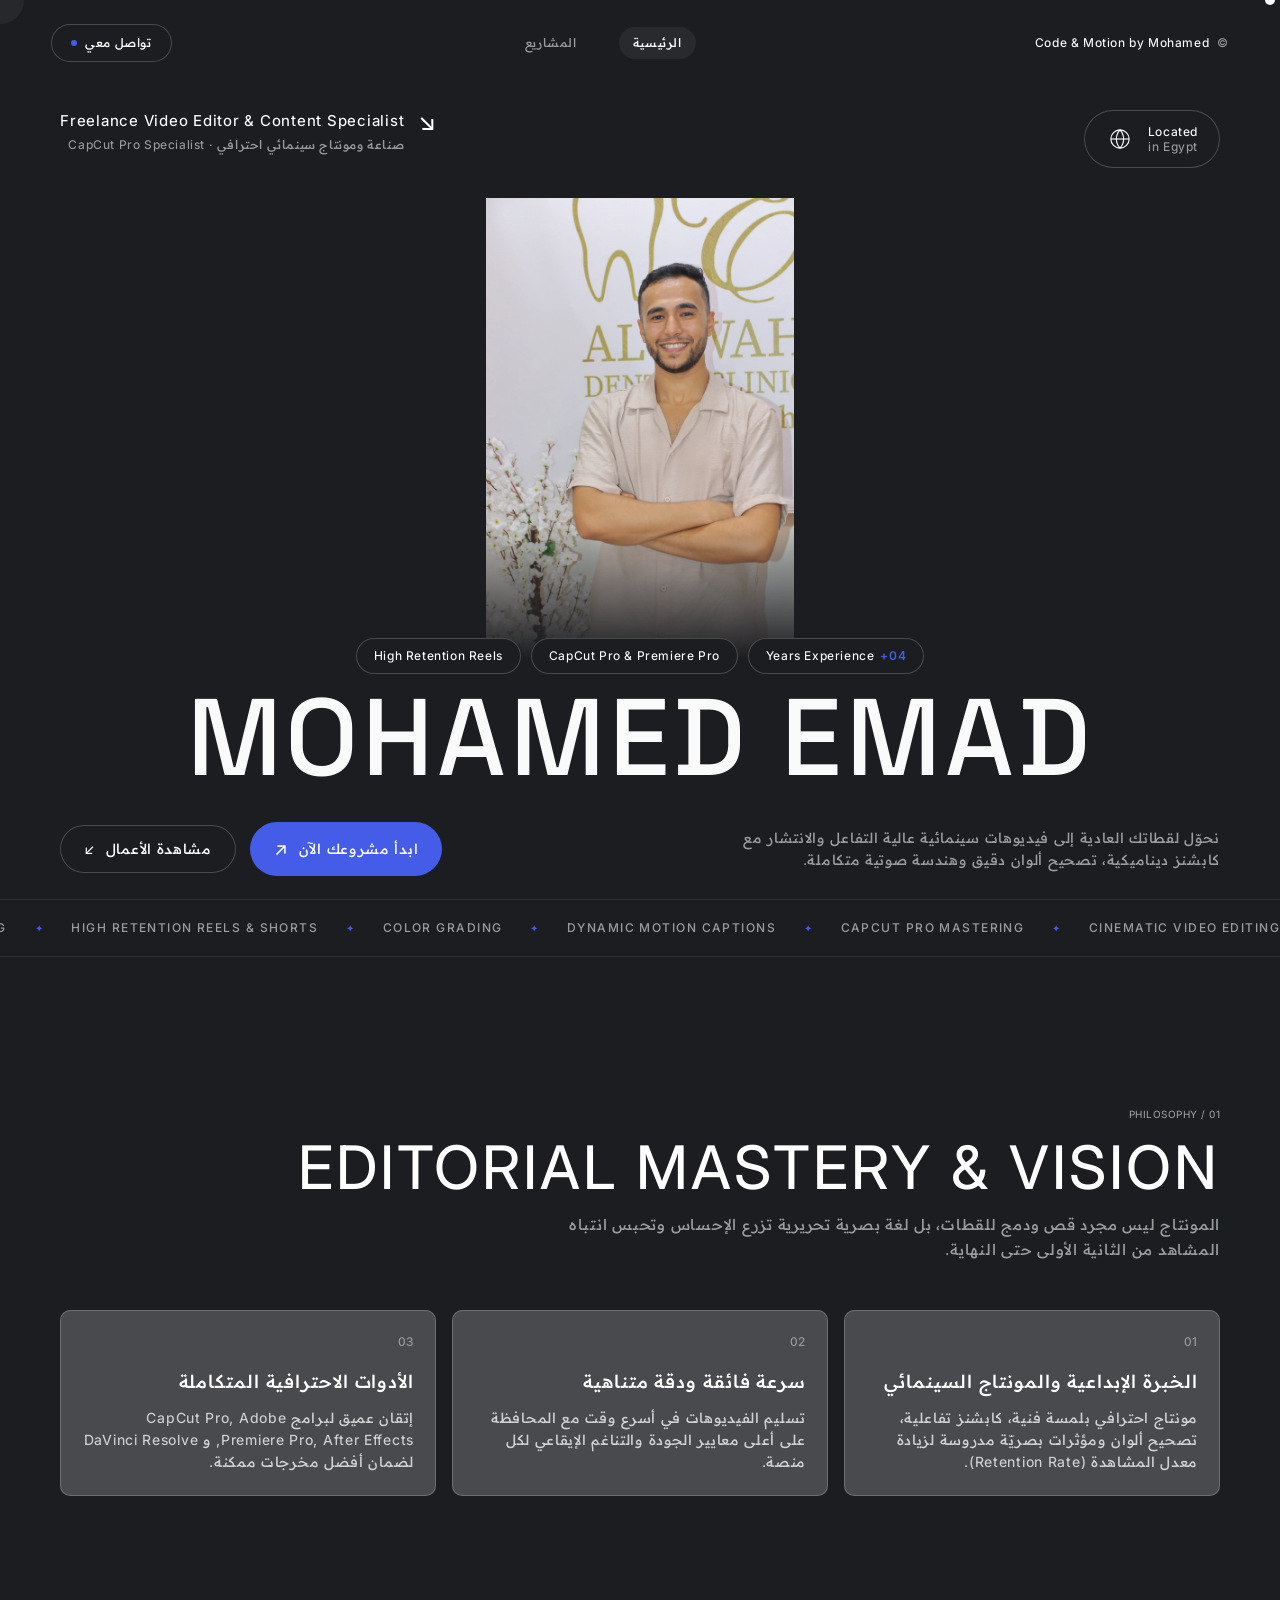
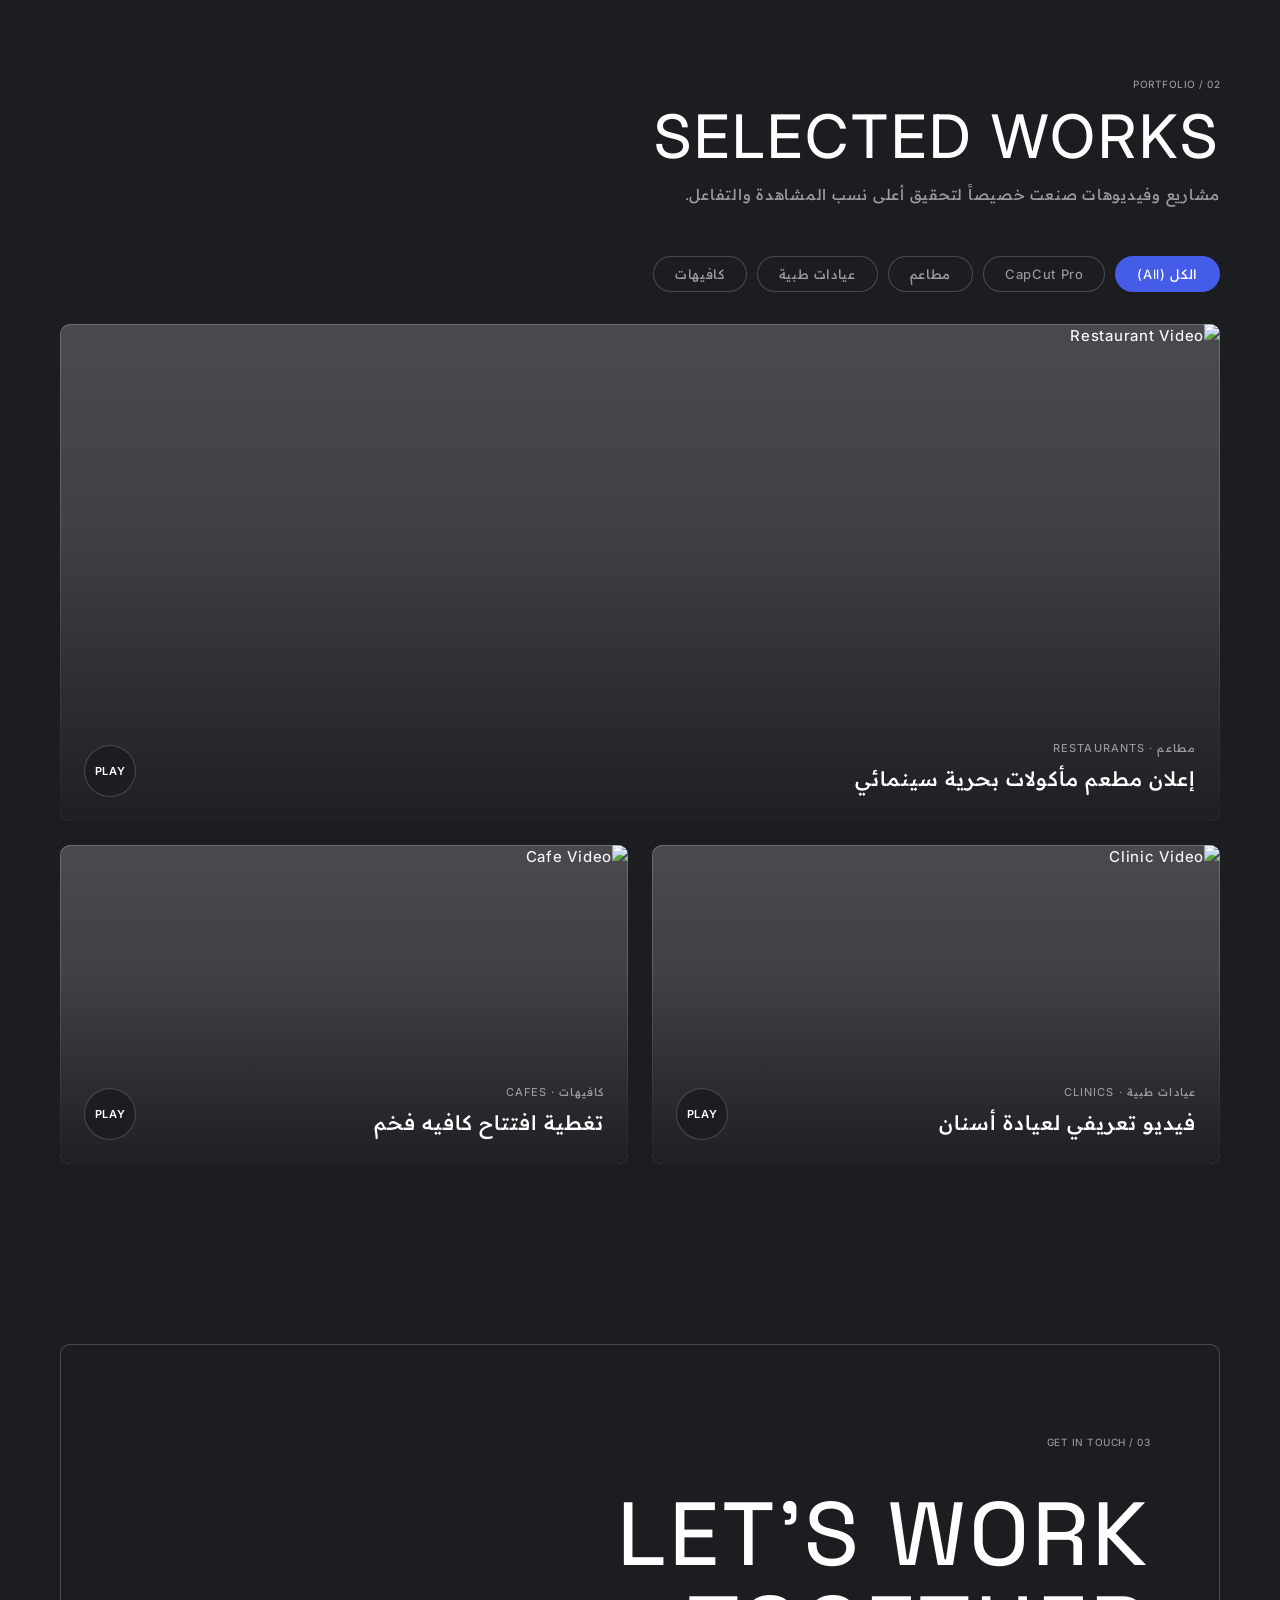
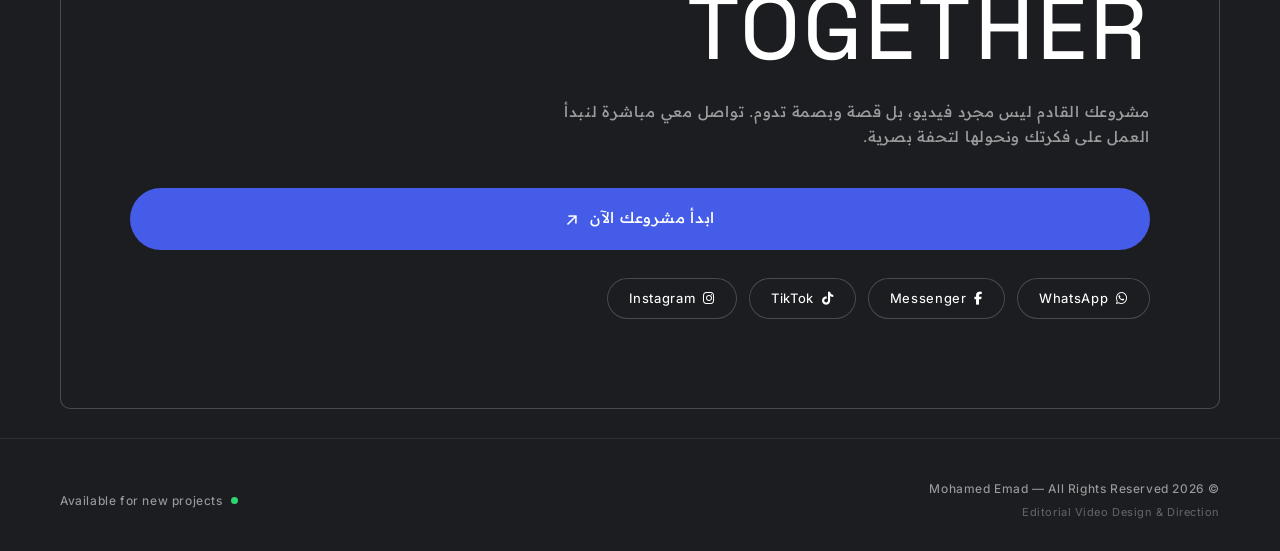
==== commit df9ff0f9: "Add files via upload" ====
--- a/index.html
+++ b/index.html
@@ -40,7 +40,6 @@
 
             <nav class="desktop-nav">
                 <a href="#hero" class="nav-pill-link active">الرئيسية</a>
-                <a href="#services" class="nav-pill-link">الخدمات</a>
                 <a href="#work" class="nav-pill-link">المشاريع</a>
             </nav>
 
@@ -62,7 +61,6 @@
         <div class="mobile-nav-inner">
             <span class="mobile-nav-label">NAVIGATION</span>
             <a href="#hero" class="mobile-nav-link">الرئيسية <span class="arrow">↗</span></a>
-            <a href="#services" class="mobile-nav-link">الخدمات <span class="arrow">↗</span></a>
             <a href="#work" class="mobile-nav-link">معرض الأعمال <span class="arrow">↗</span></a>
             <a href="#contact" class="mobile-nav-link contact-pill-mobile">تواصل معي الآن <span class="arrow">↗</span></a>
         </div>
@@ -191,42 +189,12 @@
             </div>
         </section>
 
-        <!-- ==================== SERVICES SECTION ==================== -->
-        <section id="services" class="services-section">
-            <div class="content-container">
-                <div class="section-headline-block">
-                    <span class="section-num">02 / SERVICES</span>
-                    <h2 class="section-headline">CRAFTED FOR IMPACT</h2>
-                    <p class="section-desc">خدمات مصممة لصناع المحتوى والبراندات الطامحة للتميز والانتشار الرقمي.</p>
-                </div>
-
-                <div class="services-editorial-grid">
-                    <div class="service-editorial-card graphite-card">
-                        <div class="service-header">
-                            <span class="service-pill-tag">CAPCUT PRO</span>
-                            <span class="service-arrow">↗</span>
-                        </div>
-                        <h3>مونتاج CapCut Pro السريع والفيروسي</h3>
-                        <p>صناعة ريلز وتيك توك سريعة الإيقاع مع قِصّات احترافية، تسريع وتثبيت زوايا الكاميرا (Speed Ramping) وتأثيرات تتناسب مع أحدث ترندات المنصات العالمية.</p>
-                    </div>
-
-                    <div class="service-editorial-card graphite-card">
-                        <div class="service-header">
-                            <span class="service-pill-tag">DYNAMIC MOTION</span>
-                            <span class="service-arrow">↗</span>
-                        </div>
-                        <h3>الكابشنز والتأثيرات البصرية الحركية</h3>
-                        <p>إضافة التسميات التوضيحية الديناميكية (Dynamic Captions) بالألوان والأيموجي والأنيميشن التفاعلي الذي يرفع مدة بقاء المشاهد وتفاعله فوراً.</p>
-                    </div>
-                </div>
-            </div>
-        </section>
 
         <!-- ==================== SELECTED WORKS SECTION ==================== -->
         <section id="work" class="work-section">
             <div class="content-container">
                 <div class="section-headline-block">
-                    <span class="section-num">03 / PORTFOLIO</span>
+                    <span class="section-num">02 / PORTFOLIO</span>
                     <h2 class="section-headline">SELECTED WORKS</h2>
                     <p class="section-desc">مشاريع وفيديوهات صنعت خصيصاً لتحقيق أعلى نسب المشاهدة والتفاعل.</p>
                 </div>
@@ -296,7 +264,7 @@
         <section id="contact" class="contact-section">
             <div class="content-container">
                 <div class="contact-editorial-card">
-                    <span class="section-num">04 / GET IN TOUCH</span>
+                    <span class="section-num">03 / GET IN TOUCH</span>
                     <h2 class="contact-big-headline">LET'S WORK<br>TOGETHER</h2>
                     <p class="contact-desc">
                         مشروعك القادم ليس مجرد فيديو، بل قصة وبصمة تدوم. تواصل معي مباشرة لنبدأ العمل على فكرتك ونحولها لتحفة بصرية.
@@ -341,47 +309,7 @@
         </div>
     </footer>
 
-    <!-- ==================== FLOATING ASSISTANT WIDGET ==================== -->
-    <div id="ai-assistant-widget" class="ai-widget-container">
-        <!-- Floating Trigger Button (Minimal Pill / Circle) -->
-        <button id="ai-bot-toggle-btn" class="ai-bot-fab magnetic" title="مساعد الموقع التفاعلي">
-            <i class="fa-solid fa-comment-dots"></i>
-            <span class="online-dot"></span>
-        </button>
-
-        <!-- Chat Window -->
-        <div id="ai-chat-window" class="ai-chat-window" style="display: none;">
-            <div class="chat-header">
-                <div class="bot-info">
-                    <div class="bot-avatar"><i class="fa-solid fa-headset"></i></div>
-                    <div>
-                        <h4>M.EMAD Editorial Assistant</h4>
-                        <span class="bot-status"><span class="green-dot"></span> متصل الآن للمساعدة</span>
-                    </div>
-                </div>
-                <button id="ai-chat-close" class="chat-close-btn">&times;</button>
-            </div>
-
-            <div class="chat-body" id="chat-messages-container">
-                <div class="chat-message bot">
-                    <div class="message-bubble">
-                        أهلاً بك! 👋 أنا مساعد موقع محمد عماد. كيف يمكنني مساعدتك اليوم في الاستفسار عن تفاصيل خدمات المونتاج وبدء مشروعك القادم؟
-                    </div>
-                </div>
-                
-                <div class="quick-prompts-row" id="quick-prompts">
-                    <button class="quick-prompt-btn" data-msg="ما هي خطوات بدء مشروع المونتاج؟">💡 كيف نبدأ؟</button>
-                    <button class="quick-prompt-btn" data-msg="ما هي أسعار المونتاج والخدمات؟">💰 أسعار الخدمات</button>
-                    <button class="quick-prompt-btn" data-msg="ما هي البرامج المستخدمة في المونتاج؟">🎬 برامج المونتاج</button>
-                </div>
-            </div>
-
-            <div class="chat-footer">
-                <input type="text" id="chat-user-input" placeholder="اكتب استفسارك هنا..." autocomplete="off">
-                <button id="chat-send-btn" class="chat-send"><i class="fa-solid fa-paper-plane"></i></button>
-            </div>
-        </div>
-    </div>
+
 
     <!-- Social Contact Modal -->
     <div id="social-modal" class="social-modal-overlay">
